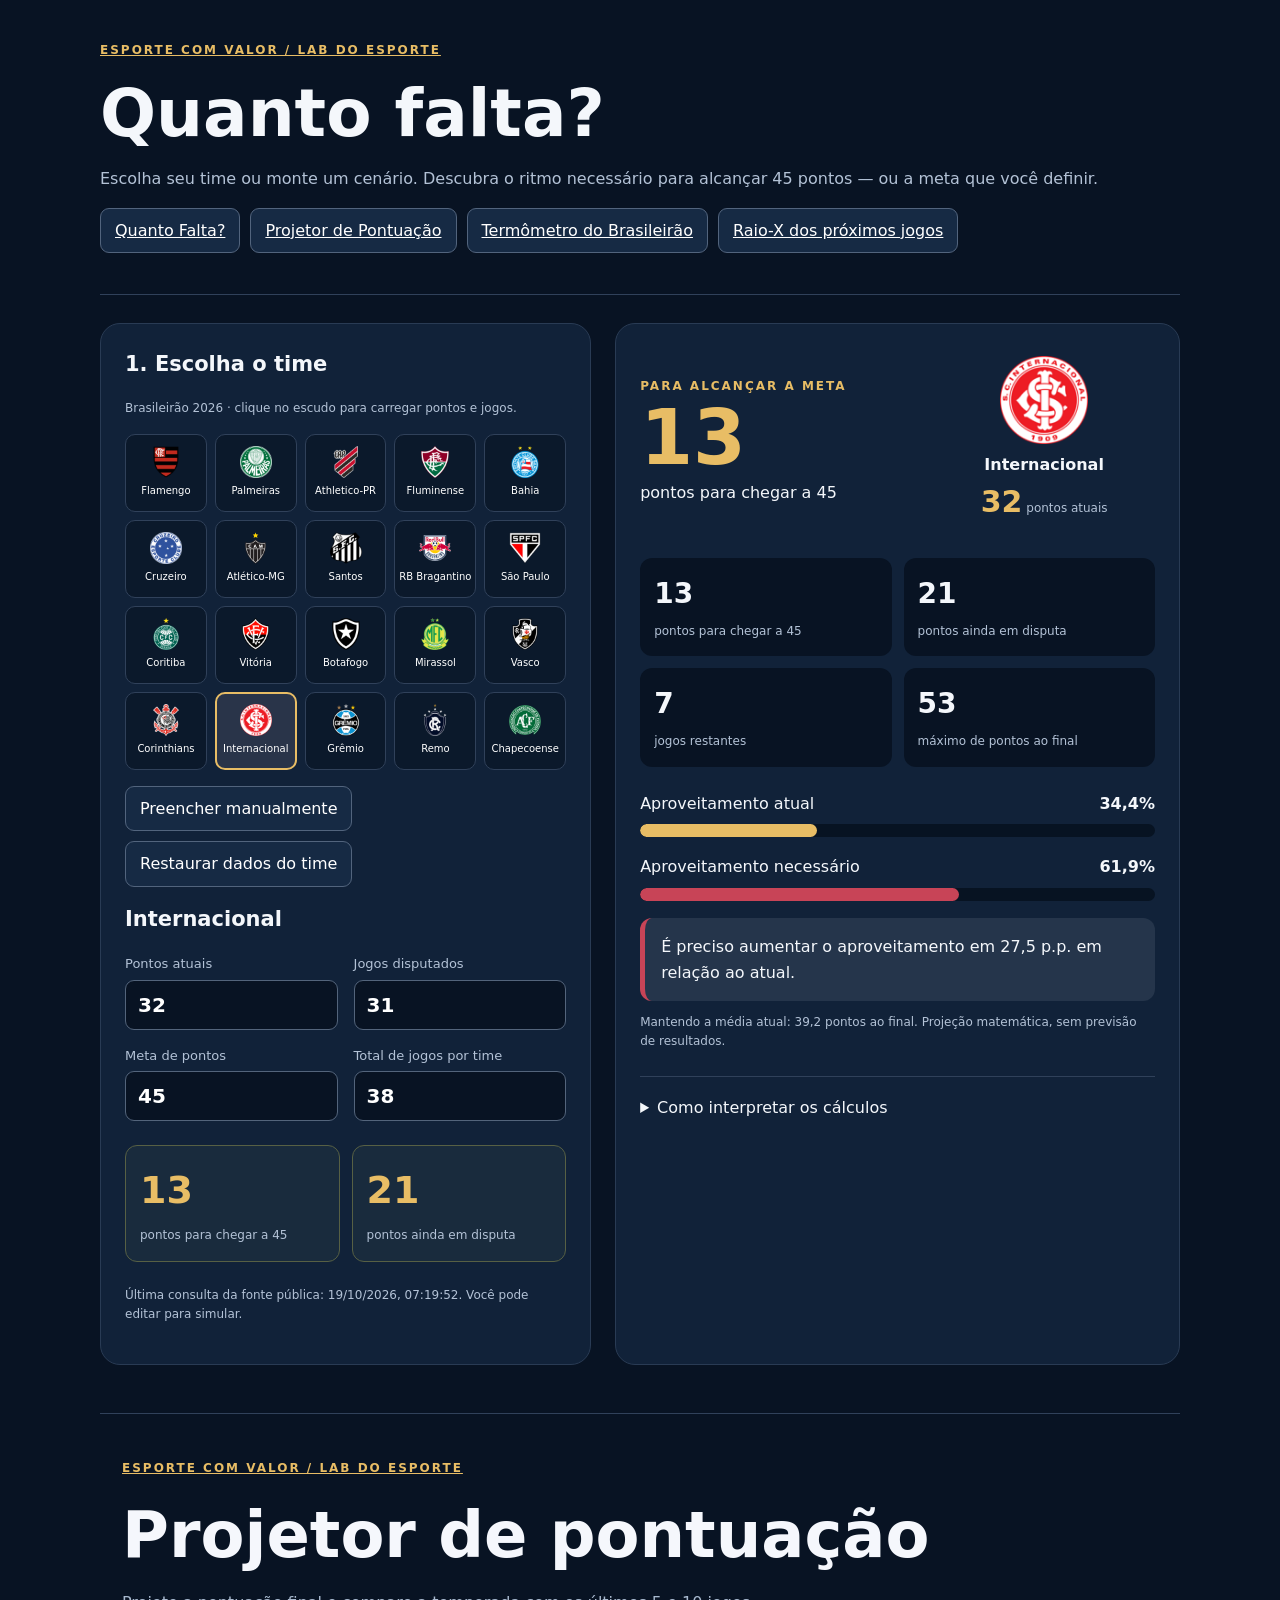
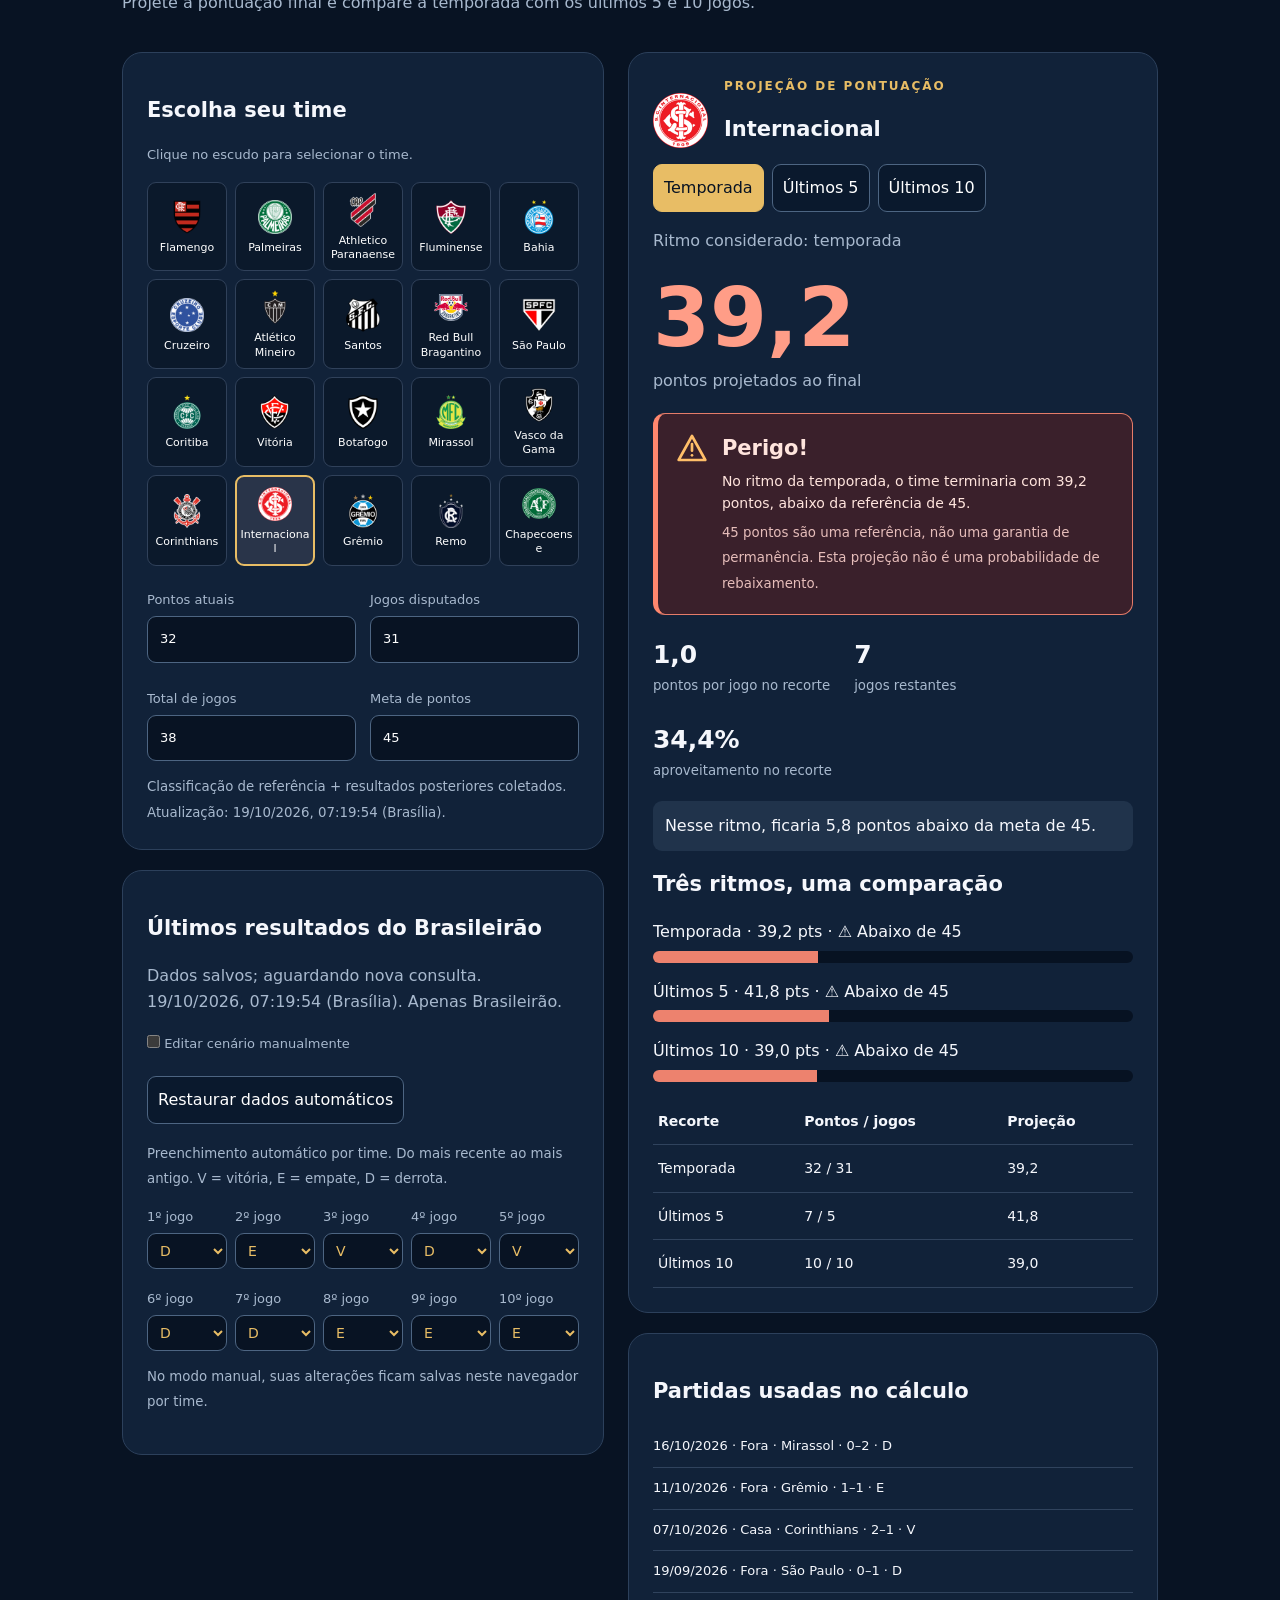
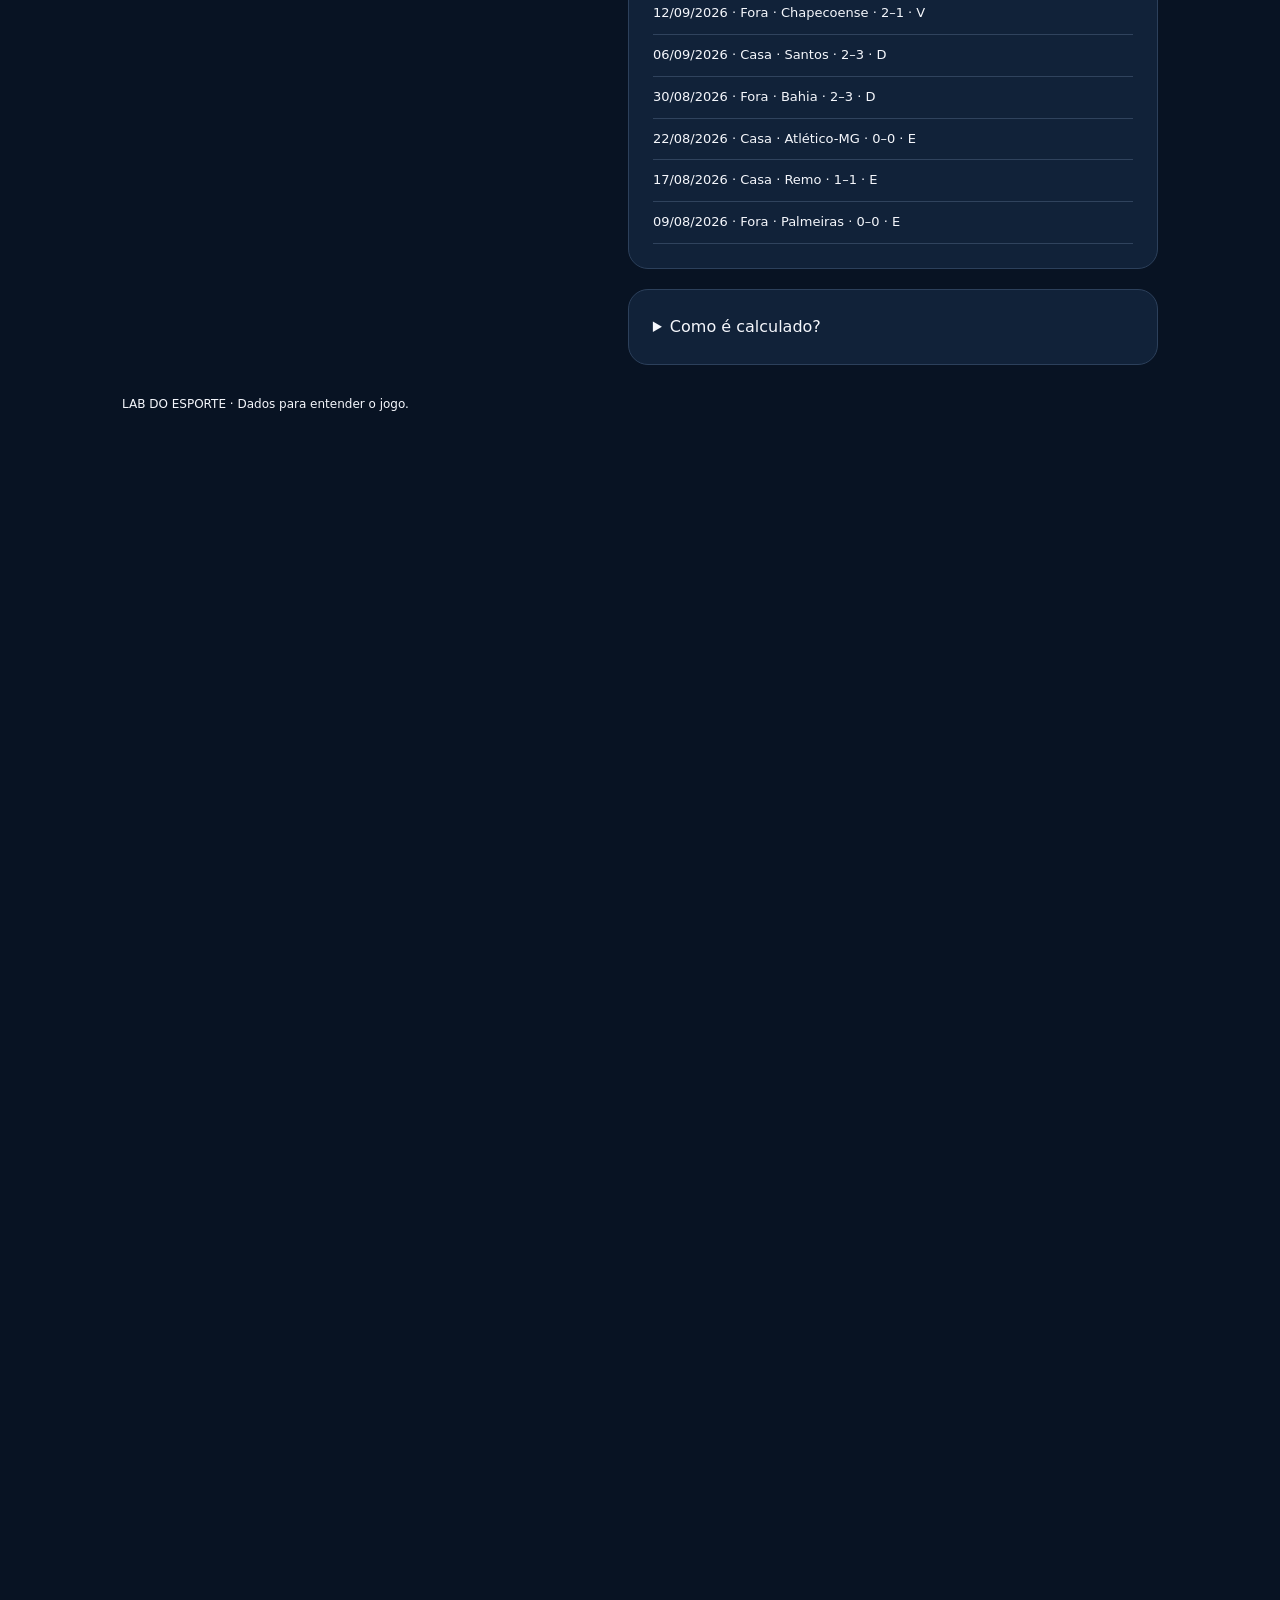
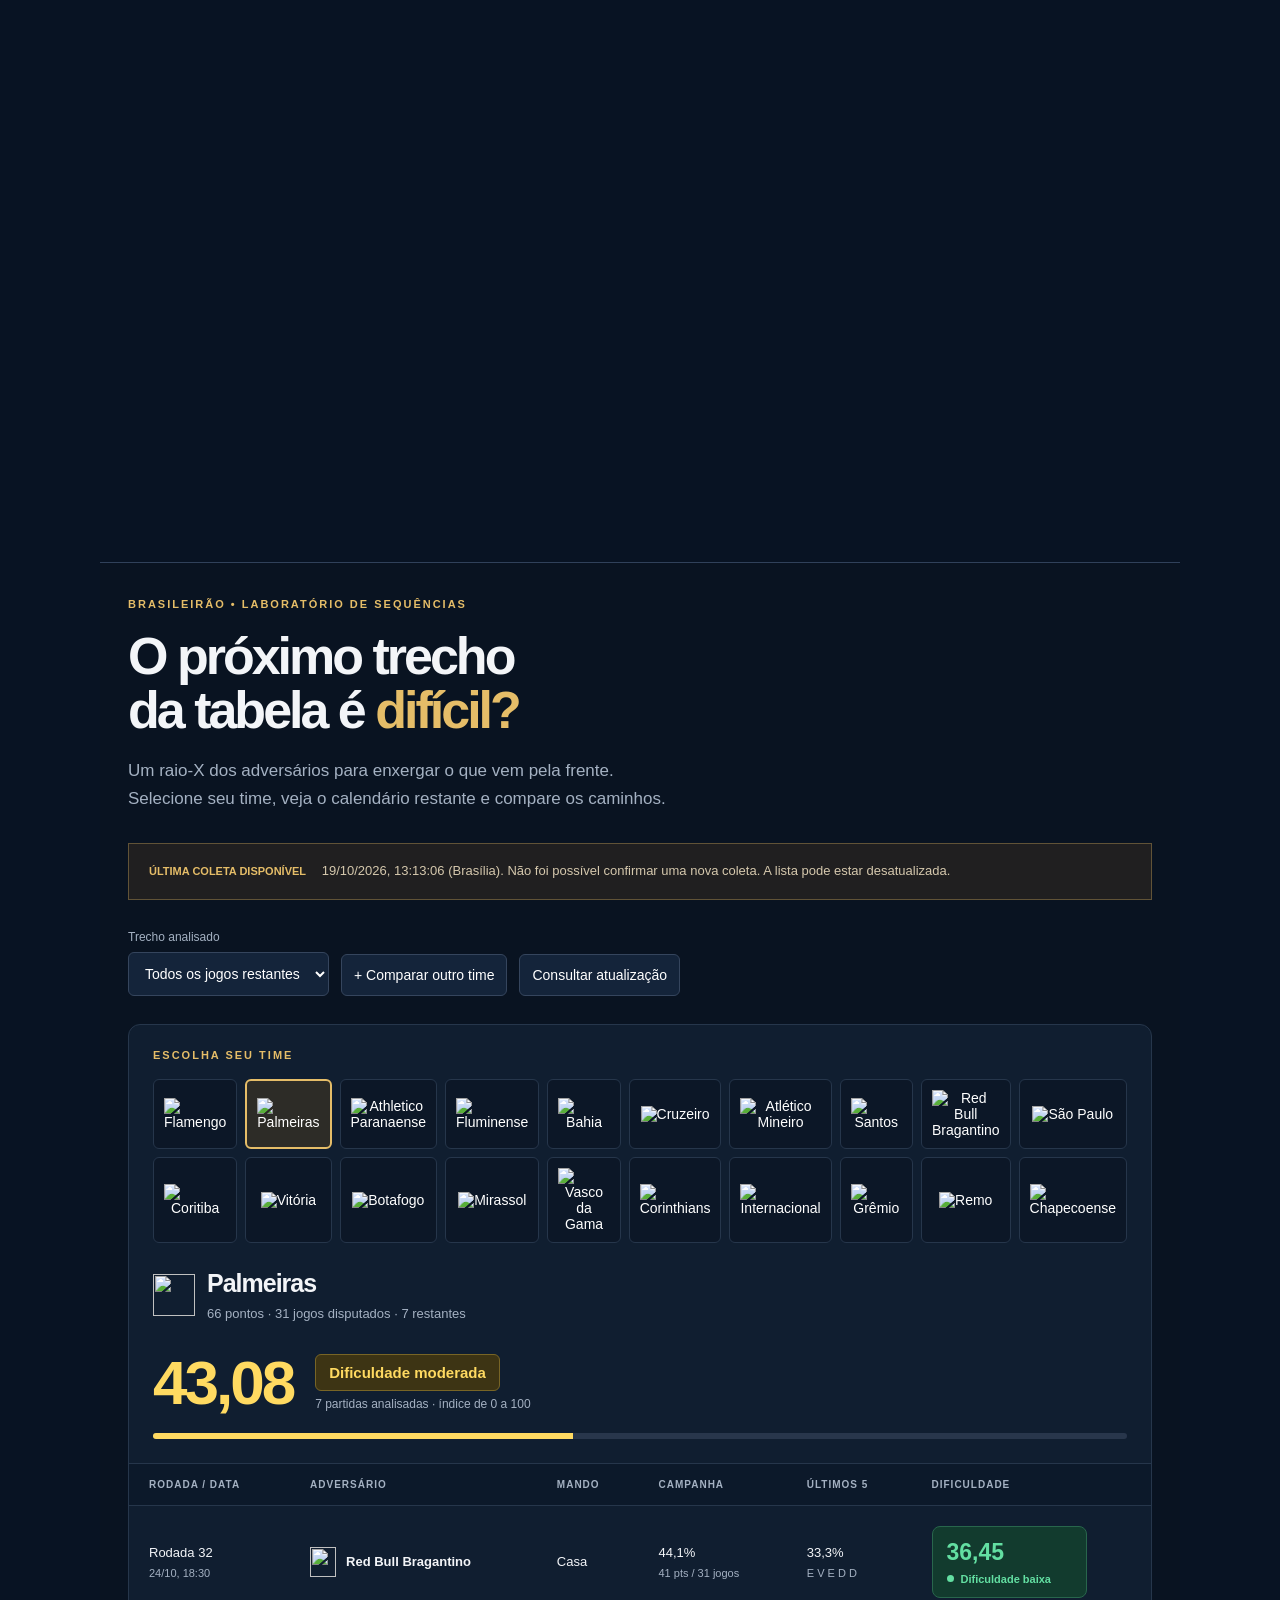
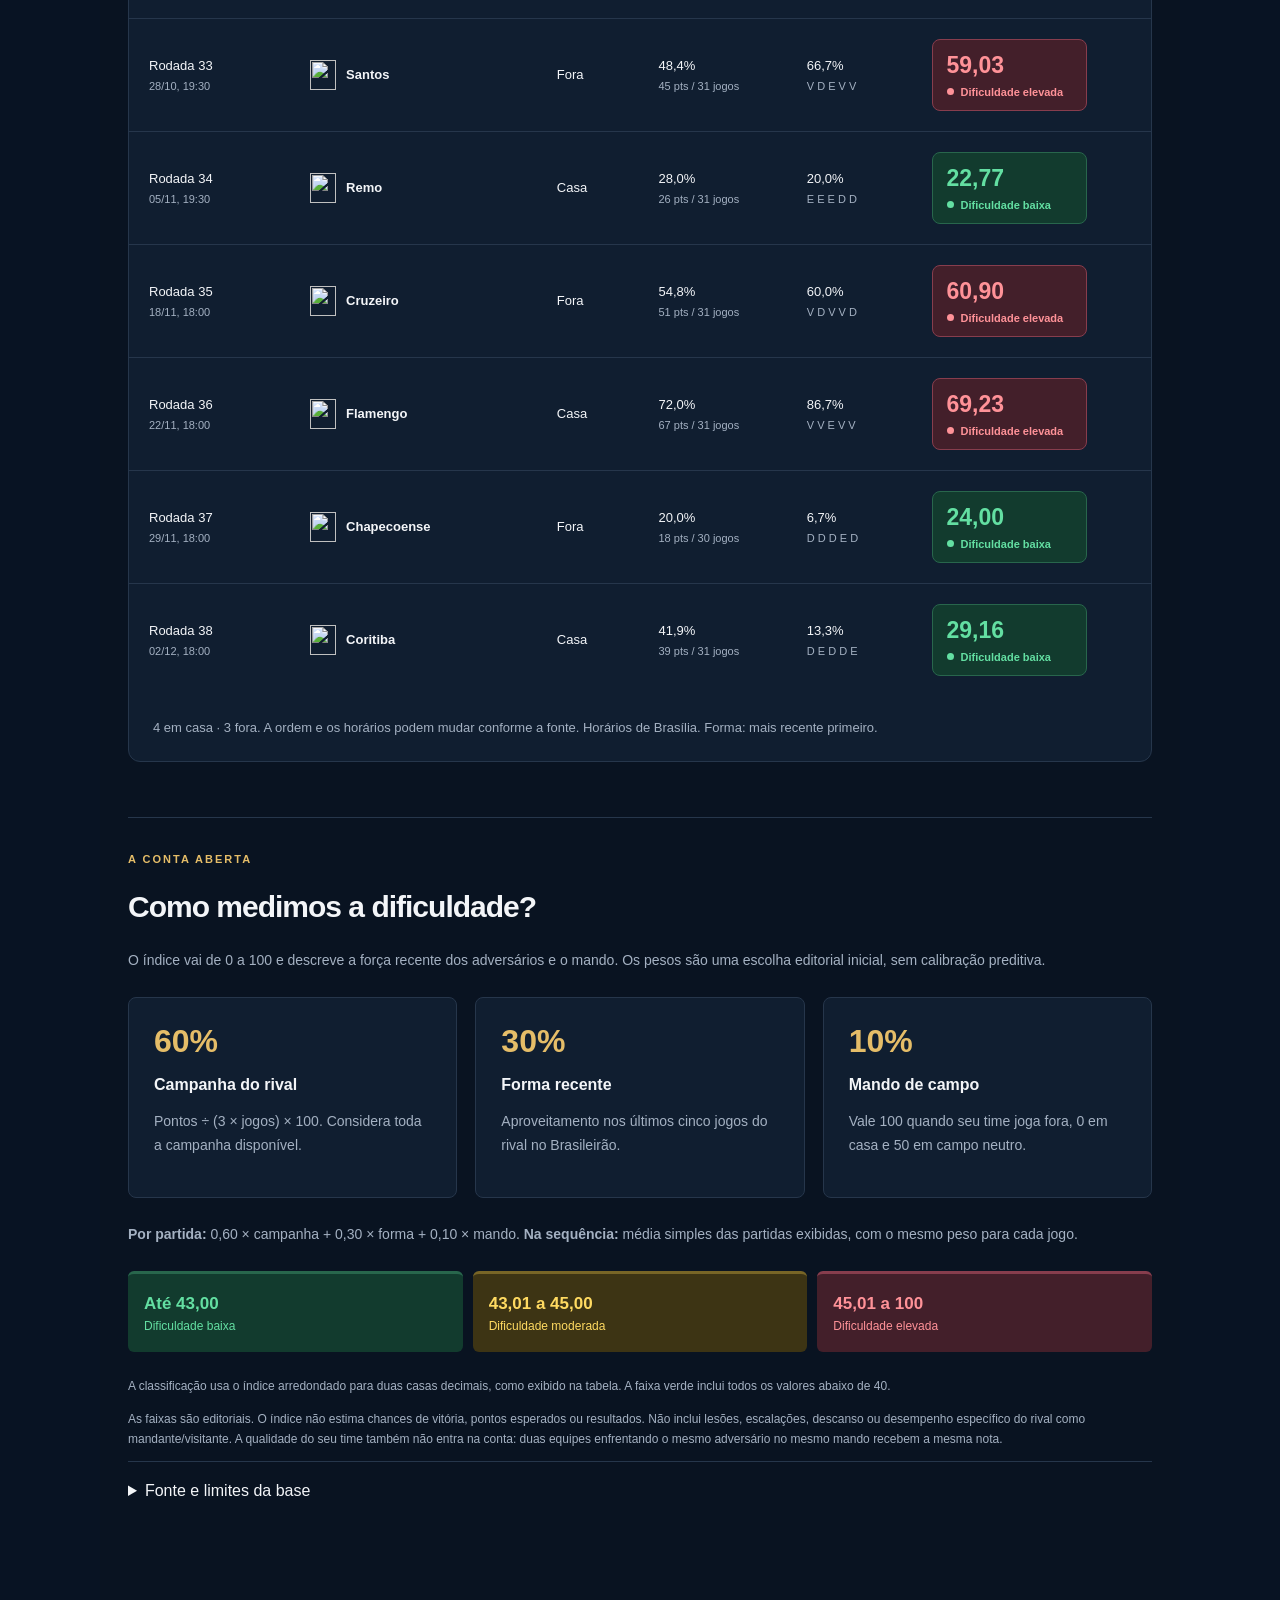
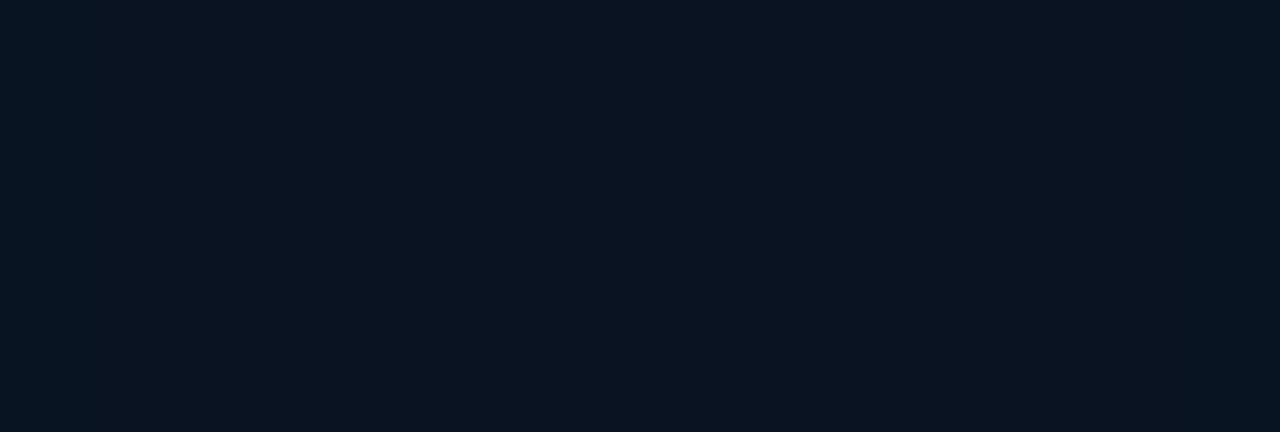
==== index.html @ a12ad487 "Integra Raio-X dos próximos jogos com âncora e coleta automática" ====
<!doctype html><html lang="pt-BR"><head><meta charset="utf-8"><meta name="viewport" content="width=device-width,initial-scale=1"><meta name="description" content="Calcule quantos pontos seu time precisa e compare o aproveitamento atual com o necessário para alcançar sua meta."><title>Quanto falta? · Esporte com Valor</title><style>
:root{color-scheme:dark;--bg:#081323;--card:#112239;--gold:#e8bd65;--muted:#b3c2d6}*{box-sizing:border-box}body{margin:0;background:var(--bg);color:#f4f7fb;font:16px/1.6 system-ui,sans-serif}main{max-width:1120px;margin:auto;padding:36px 20px}a{color:var(--gold)}header{border-bottom:1px solid #30415a;padding-bottom:25px;margin-bottom:28px}.brand{color:var(--gold);font-weight:800;letter-spacing:2px;font-size:12px}h1{font-size:clamp(36px,7vw,66px);line-height:1.1;margin:16px 0}h2{font-size:21px;margin-top:0}p{color:var(--muted)}.layout{display:grid;grid-template-columns:1fr 1.15fr;gap:24px}.panel{background:var(--card);border:1px solid #293b54;border-radius:20px;padding:24px}.teams{display:grid;grid-template-columns:repeat(5,1fr);gap:8px;margin:15px 0}.team{background:#0b192b;color:#fff;border:1px solid #30415a;border-radius:10px;padding:8px 3px;font-size:10px;cursor:pointer;min-height:78px}.team img{display:block;width:32px;height:32px;object-fit:contain;margin:0 auto 5px}.team[aria-pressed=true]{border:2px solid var(--gold);background:#293449}button{font:inherit;cursor:pointer}button:focus-visible,input:focus-visible{outline:3px solid var(--gold);outline-offset:3px}.actions{display:flex;gap:10px;flex-wrap:wrap;margin:16px 0}.action{border:1px solid #52647d;border-radius:9px;background:#162a44;color:white;padding:9px 14px}.fields{display:grid;grid-template-columns:1fr 1fr;gap:16px}label{font-size:13px;color:var(--muted)}input{display:block;width:100%;margin-top:5px;padding:12px;background:#081323;border:1px solid #53647b;border-radius:9px;color:white;font:600 20px system-ui}.result-head{display:grid;grid-template-columns:minmax(0,1fr) minmax(120px,.8fr);gap:16px;align-items:center}.selected-team{text-align:center;padding:8px}.selected-team img{display:block;width:88px;height:88px;object-fit:contain;margin:0 auto 8px}.selected-team img[hidden]{display:none}.selected-team>strong{display:block;font-size:16px}.selected-team #resultCurrentPoints{font-size:30px;color:var(--gold)}.selected-team span{color:var(--muted);font-size:12px}.selected-team #resultScenario{display:block}.big{font-size:76px;font-weight:850;line-height:1.1;color:var(--gold)}.stats{display:grid;grid-template-columns:1fr 1fr;gap:12px;margin:24px 0}.stat{padding:14px;border-radius:12px;background:#081323}.stat strong{font-size:28px;display:block}.points-summary .stat{border:1px solid #576044;background:#192b3d}.points-summary strong{color:var(--gold);font-size:38px}.points-summary span{font-size:13px}.stat span{font-size:12px;color:var(--muted)}.track{height:13px;background:#071322;border-radius:20px;margin:8px 0 17px;overflow:hidden}.bar{height:100%;border-radius:20px}.row{display:flex;justify-content:space-between;gap:12px}.status{padding:16px;border-radius:12px;border-left:5px solid var(--gold);background:#25354b}.small{font-size:12px}.error{color:#ffb8bb}details{margin-top:24px;border-top:1px solid #30415a;padding-top:18px}footer{padding-top:30px}.hidden{display:none}@media(max-width:760px){.layout{grid-template-columns:1fr}.panel{padding:18px}.big{font-size:64px}}@media(prefers-reduced-motion:no-preference){.bar{transition:width .25s}}
</style></head><body><main><header id="quanto-falta"><a class="brand" href="https://esportecomvalor.wordpress.com/">ESPORTE COM VALOR / LAB DO ESPORTE</a><h1>Quanto falta?</h1><p>Escolha seu time ou monte um cenário. Descubra o ritmo necessário para alcançar 45 pontos — ou a meta que você definir.</p><nav class="actions" aria-label="Ferramentas do Lab do Esporte"><a class="action" href="#quanto-falta">Quanto Falta?</a><a class="action" href="#projetor">Projetor de Pontuação</a><a class="action" href="#termometro">Termômetro do Brasileirão</a><a class="action" href="#raio-x">Raio-X dos próximos jogos</a></nav></header><div class="layout"><section class="panel"><h2>1. Escolha o time</h2><p class="small">Brasileirão 2026 · clique no escudo para carregar pontos e jogos.</p><div class="teams" id="teams"></div><div class="actions"><button type="button" class="action" id="manual">Preencher manualmente</button><button type="button" class="action" id="reset">Restaurar dados do time</button></div><h2 id="selection">Cenário manual</h2><form id="form"><div class="fields"><label>Pontos atuais<input id="points" type="number" min="0" step="1" required value="32"></label><label>Jogos disputados<input id="played" type="number" min="0" step="1" required value="31"></label><label>Meta de pontos<input id="target" type="number" min="1" step="1" required value="45"></label><label>Total de jogos por time<input id="total" type="number" min="1" max="1000" step="1" required value="38"></label></div><div class="stats points-summary" aria-live="polite" aria-label="Resumo de pontos"><div class="stat"><strong id="neededPoints">—</strong><span id="neededLabel">pontos para chegar a 45</span></div><div class="stat"><strong id="availablePoints">—</strong><span>pontos ainda em disputa</span></div></div></form><p id="origin" class="small"></p><p id="error" role="alert" class="error"></p></section><section class="panel" aria-label="Resultado"><div id="results" aria-live="polite"><div class="result-head"><div><div class="brand" id="resultTitle">PARA ALCANÇAR A META</div><div class="big" id="missing">—</div><div id="remaining">pontos necessários</div></div><div class="selected-team"><img id="resultBadge" alt="" width="88" height="88"><strong id="resultTeamName"></strong><div><strong id="resultCurrentPoints">—</strong><span> pontos atuais</span></div><span class="small" id="resultScenario"></span></div></div><div class="stats"><div class="stat"><strong id="neededPointsResult">—</strong><span id="neededLabelResult">pontos para chegar a 45</span></div><div class="stat"><strong id="availablePointsResult">—</strong><span>pontos ainda em disputa</span></div><div class="stat"><strong id="games">—</strong><span>jogos restantes</span></div><div class="stat"><strong id="max">—</strong><span>máximo de pontos ao final</span></div></div><div class="row"><span>Aproveitamento atual</span><strong id="current">—</strong></div><div class="track"><div id="currentBar" class="bar" style="background:#e8bd65"></div></div><div class="row"><span>Aproveitamento necessário</span><strong id="required">—</strong></div><div class="track"><div id="requiredBar" class="bar"></div></div><div id="status" class="status"></div><p id="projection" class="small"></p><details><summary>Como interpretar os cálculos</summary><p class="small">Atual = pontos ÷ (3 × jogos disputados). Necessário = pontos que faltam ÷ (3 × jogos restantes). A diferença é expressa em pontos percentuais (p.p.).</p><p class="small">Vermelho claro: aumento de até 5 p.p.; tons mais escuros: acima de 5, 10 e 20 p.p. Verde: o ritmo necessário não supera o atual. As cores comparam ritmos e não representam probabilidade de rebaixamento.</p><p class="small">A projeção mantém a média de pontos por jogo e pode resultar em número fracionário. Não prevê resultados. Os 45 pontos são uma referência, sem garantia de permanência. Os cálculos consideram três pontos por vitória e não contemplam punições ou bonificações.</p></details></div></section></div><section id="projetor" aria-label="Projetor de pontuação" style="scroll-margin-top:20px;margin-top:48px;border-top:1px solid #30415a"><iframe id="projectorFrame" title="Projetor de pontuação — últimos 5 e 10 jogos do Brasileirão" src="./projetor.html" loading="lazy" style="width:100%;border:0;min-height:800px;height:2200px;display:block;color-scheme:dark"></iframe></section><section id="raio-x" aria-label="Raio-X dos próximos jogos" style="scroll-margin-top:20px;margin-top:48px;border-top:1px solid #30415a"><iframe id="raioxFrame" title="Raio-X dos próximos jogos — dificuldade da sequência" src="./raio-x.html" loading="lazy" style="width:100%;border:0;min-height:900px;height:2400px;display:block;color-scheme:dark"></iframe></section><section id="termometro" style="scroll-margin-top:20px;margin-top:48px;border-top:1px solid #30415a"><iframe id="thermoFrame" title="Termômetro do Brasileirão" src="./termometro.html?v=20261017-titulo" loading="lazy" style="width:100%;border:0;height:2600px;display:block;color-scheme:dark"></iframe></section><footer><p class="small"><span id="dataStatus">Classificação de referência: 17/10/2026, 00h45</span>, conforme <a href="https://classificacaogeral.com.br/campeonato-brasileiro-serie-a/2026" target="_blank" rel="noopener noreferrer">Classificação Geral</a>. <span id="dataMode">Cadastro inicial. Aguardando primeira consulta automática.</span> Alterações nos campos são simulações e não modificam a classificação publicada.</p><p class="small">Escudos fornecidos por API-Sports, incorporados à página para evitar falhas de carregamento externo. Pertencem aos respectivos clubes.</p><p class="small">Tabela adaptada da Wikipédia, por seus colaboradores, sob <a href="https://creativecommons.org/licenses/by-sa/4.0/">CC BY-SA 4.0</a>. Foram extraídos e normalizados pontos e jogos. <a href="https://pt.wikipedia.org/w/index.php?title=Campeonato_Brasileiro_de_Futebol_de_2026_-_S%C3%A9rie_A&amp;action=history">Histórico e autoria</a>. A licença da tabela não se aplica aos escudos nem ao código da calculadora.</p></footer></main><script>
const badges={"118":"[data-uri]","119":"[data-uri]","120":"[data-uri]","121":"[data-uri]","124":"[data-uri]","126":"[data-uri]","127":"[data-uri]","128":"[data-uri]","130":"[data-uri]","131":"[data-uri]","132":"[data-uri]","133":"[data-uri]","134":"[data-uri]","135":"[data-uri]","136":"[data-uri]","147":"[data-uri]","794":"[data-uri]","1062":"[data-uri]","1198":"[data-uri]","7848":"[data-uri]"};
const clubs=[['Flamengo',64,30,127],['Palmeiras',63,30,121],['Athletico-PR',53,30,134],['Fluminense',51,30,124],['Bahia',49,30,118],['Cruzeiro',48,30,135],['Atlético-MG',47,30,1062],['Santos',42,30,128],['RB Bragantino',40,30,794],['São Paulo',39,30,126],['Coritiba',39,30,147],['Vitória',36,30,136],['Botafogo',36,30,120],['Mirassol',36,31,7848],['Vasco',35,29,133],['Corinthians',32,30,131],['Internacional',32,31,119],['Grêmio',31,30,130],['Remo',25,30,1198],['Chapecoense',18,29,132]];
function calculate(p,j,t,n){if(![p,j,t,n].every(Number.isInteger)||p<0||j<0||t<1||n<1||n>1000||j>n||p>3*j)throw Error('Informe números inteiros válidos. Jogos disputados não podem superar o total, e pontos não podem superar três por jogo.');let r=n-j,m=Math.max(0,t-p),a=j?p/(3*j)*100:null,b=m===0?0:r?m/(3*r)*100:null;return {r,m,a,b,max:p+3*r,gap:a===null||b===null?null:b-a,projection:j?p/j*n:null,achieved:m===0,impossible:m>3*r};}
const $=id=>document.getElementById(id);const pct=x=>x===null?'—':x.toLocaleString('pt-BR',{maximumFractionDigits:1,minimumFractionDigits:1})+'%';let selected=null;let edited=true;let apiDate=null;
function updateTeamHeader(points){const badge=$('resultBadge');$('resultCurrentPoints').textContent=points;if(selected===null){badge.hidden=true;badge.removeAttribute('src');badge.alt='';$('resultTeamName').textContent='Cenário manual';$('resultScenario').textContent='Valores informados por você';}else{const club=clubs[selected];badge.hidden=false;badge.src=badges[club[3]];badge.alt='Escudo do '+club[0];$('resultTeamName').textContent=club[0];$('resultScenario').textContent=edited?'Simulação com valores editados':'';}}
function render(){try{const ids=['points','played','target','total'];if(ids.some(id=>$(id).value.trim()===''))throw Error('Preencha todos os campos para calcular.');const [p,j,t,n]=ids.map(id=>Number($(id).value));const c=calculate(p,j,t,n);updateTeamHeader(p);$('error').textContent='';$('results').classList.remove('hidden');document.querySelector('.points-summary').classList.remove('hidden');$('missing').textContent=c.m;$('remaining').textContent='pontos para chegar a '+t;$('neededPoints').textContent=c.m;$('neededLabel').textContent='pontos para chegar a '+t;$('availablePoints').textContent=3*c.r;$('neededPointsResult').textContent=c.m;$('neededLabelResult').textContent='pontos para chegar a '+t;$('availablePointsResult').textContent=3*c.r;$('games').textContent=c.r;$('max').textContent=c.max;$('current').textContent=pct(c.a);$('required').textContent=pct(c.b);$('currentBar').style.width=(c.a||0)+'%';$('requiredBar').style.width=Math.min(100,c.b||0)+'%';const color=c.achieved?'#54d4a0':c.impossible?'#c84457':c.gap===null?'#e8bd65':c.gap<=0?'#54d4a0':c.gap<=5?'#ffb4a8':c.gap<=10?'#ff887d':c.gap<=20?'#ed5e68':'#c84457';$('requiredBar').style.background=color;$('status').style.borderColor=color;$('status').textContent=c.achieved?'Meta alcançada. Isso não garante permanência na divisão.':c.impossible?'Meta matematicamente impossível: mesmo vencendo todos os jogos restantes, o time chegaria a '+c.max+' pontos.':c.gap===null?'Ainda não há jogos disputados para comparar o ritmo.':c.gap>0?'É preciso aumentar o aproveitamento em '+c.gap.toLocaleString('pt-BR',{maximumFractionDigits:1})+' p.p. em relação ao atual.':'O aproveitamento necessário está '+Math.abs(c.gap).toLocaleString('pt-BR',{maximumFractionDigits:1})+' p.p. abaixo ou igual ao atual.';$('projection').textContent=c.projection===null?'Projeção indisponível antes da primeira partida.':'Mantendo a média atual: '+c.projection.toLocaleString('pt-BR',{maximumFractionDigits:1})+' pontos ao final. Projeção matemática, sem previsão de resultados.';$('origin').textContent=edited?'Simulação com valores editáveis. Não é uma consulta ao vivo.':(apiDate?'Última consulta da fonte pública: '+apiDate+'. Você pode editar para simular.':'Dados de referência de 17/10/2026, 00h45. Você pode editar para simular.');}catch(e){$('error').textContent=e.message;$('results').classList.add('hidden');document.querySelector('.points-summary').classList.add('hidden');}}
function choose(i){selected=i;edited=false;const c=clubs[i];$('selection').textContent=c[0];$('points').value=c[1];$('played').value=c[2];$('total').value=38;document.querySelectorAll('.team').forEach((el,k)=>el.setAttribute('aria-pressed',String(k===i)));render();}
clubs.forEach((c,i)=>{const b=document.createElement('button');b.type='button';b.className='team';b.setAttribute('aria-pressed','false');b.setAttribute('aria-label','Selecionar '+c[0]);const img=document.createElement('img');img.src=badges[c[3]];img.alt='';img.loading='lazy';img.addEventListener('error',()=>{img.hidden=true;});b.append(img,document.createTextNode(c[0]));b.addEventListener('click',()=>choose(i));$('teams').append(b);});
$('form').addEventListener('submit',e=>e.preventDefault());$('form').addEventListener('input',()=>{edited=true;render();});$('manual').addEventListener('click',()=>{selected=null;edited=true;$('selection').textContent='Cenário manual';document.querySelectorAll('.team').forEach(el=>el.setAttribute('aria-pressed','false'));['points','played'].forEach(id=>$(id).value='');render();$('points').focus();});$('reset').addEventListener('click',()=>{if(selected!==null)choose(selected);else{['points','played','target','total'].forEach((id,i)=>$(id).value=[32,31,45,38][i]);edited=true;render();}});choose(16);

async function loadStandings(){
 try{
 const response=await fetch('./classificacao.json',{cache:'no-store'});
 if(!response.ok)throw Error('Dados indisponíveis');
 const data=await response.json();
 if(!data.fetchedAt)return;
 if(data.source!=='Wikipédia — colaboradores do artigo'||typeof data.sourceUrl!=='string'||!data.sourceUrl.startsWith('https://pt.wikipedia.org/')||data.league!==71||data.season!==2026||!Array.isArray(data.teams)||data.teams.length!==20)throw Error('Dados incompletos');
 const date=new Date(data.fetchedAt);
 if(!Number.isFinite(date.getTime()))throw Error('Data inválida');
 const mapped=clubs.map(c=>data.teams.find(t=>t.id===c[3]));
 if(mapped.some(t=>!t||!Number.isInteger(t.points)||!Number.isInteger(t.played)||t.played<0||t.played>38||t.points<0||t.points>3*t.played))throw Error('Cadastro incompatível');
 mapped.forEach((t,i)=>{clubs[i][1]=t.points;clubs[i][2]=t.played;});
 apiDate=date.toLocaleString('pt-BR',{timeZone:'America/Sao_Paulo'});
 $('dataStatus').textContent='Última consulta bem-sucedida: '+apiDate+' (Brasília)';
 const stale=Date.now()-date.getTime()>36*60*60*1000;
 $('dataMode').textContent=(stale?'Atenção: última consulta há mais de 36 horas. ':'')+'Fonte: Wikipédia (tabela comunitária). Consultas a cada 30 minutos entre 14h e 2h de Brasília; pode haver atraso após os jogos.';
 const link=$('dataStatus').parentElement.querySelector('a');
 link.href=data.sourceUrl;link.textContent='Wikipédia — colaboradores do artigo';
 if(!edited&&selected!==null)choose(selected);
 }catch(error){$('dataMode').textContent='Não foi possível carregar a atualização automática. Exibindo o cadastro inicial de 17/10/2026; os dados podem estar desatualizados.';}
}
loadStandings();
</script><script>window.addEventListener("message",event=>{const frame=document.getElementById("projectorFrame");if(event.origin!==location.origin||event.source!==frame.contentWindow||event.data?.type!=="ecv-projector-height")return;const h=event.data.height;if(Number.isFinite(h)&&h>300&&h<12000)frame.style.height=Math.ceil(h)+"px";});</script><script>window.addEventListener("message",e=>{const f=document.getElementById("thermoFrame");if(e.origin===location.origin&&e.source===f.contentWindow&&e.data?.type==="ecv-thermo-height"&&Number.isFinite(e.data.height)&&e.data.height>300&&e.data.height<15000)f.style.height=Math.ceil(e.data.height)+"px";});</script><script>window.addEventListener("message",e=>{const f=document.getElementById("raioxFrame");if(e.origin===location.origin&&e.source===f.contentWindow&&e.data?.type==="ecv-raiox-height"&&Number.isFinite(e.data.height)&&e.data.height>300&&e.data.height<20000)f.style.height=Math.ceil(e.data.height)+"px";});</script></body></html>
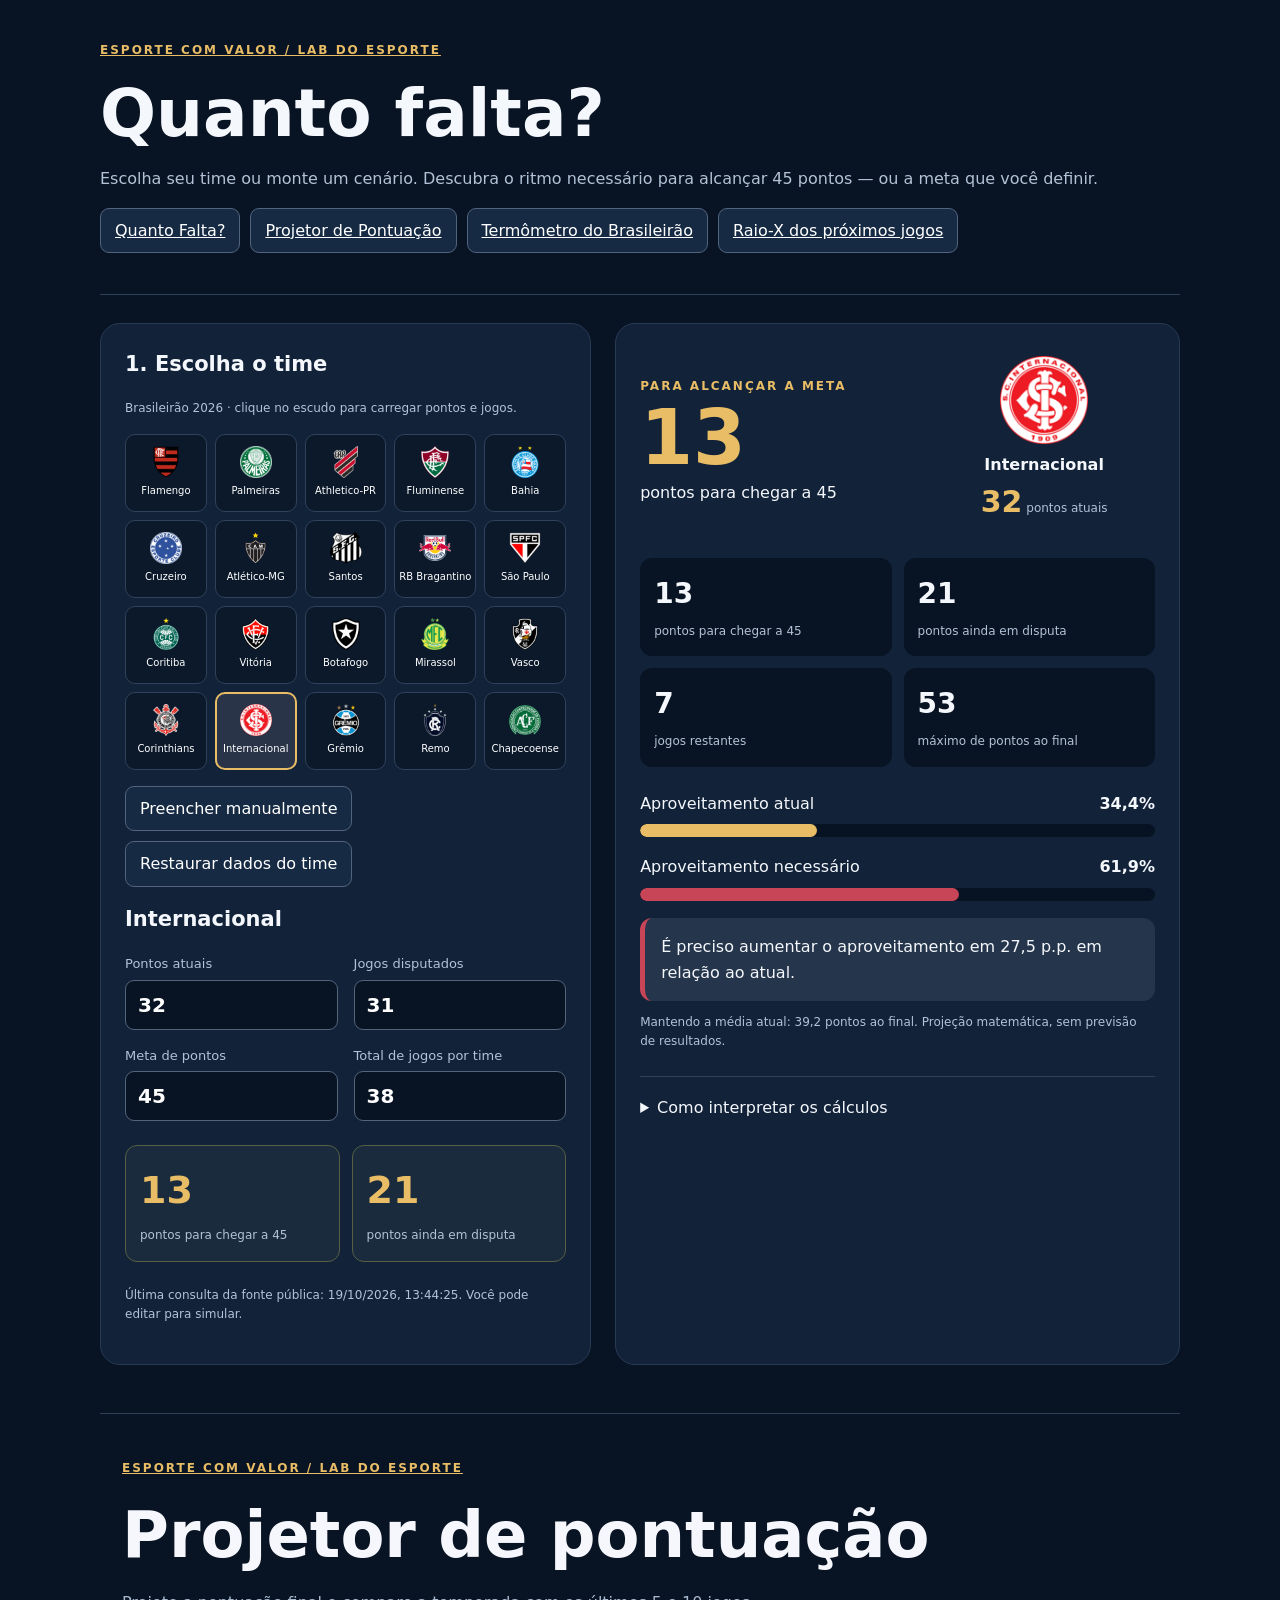
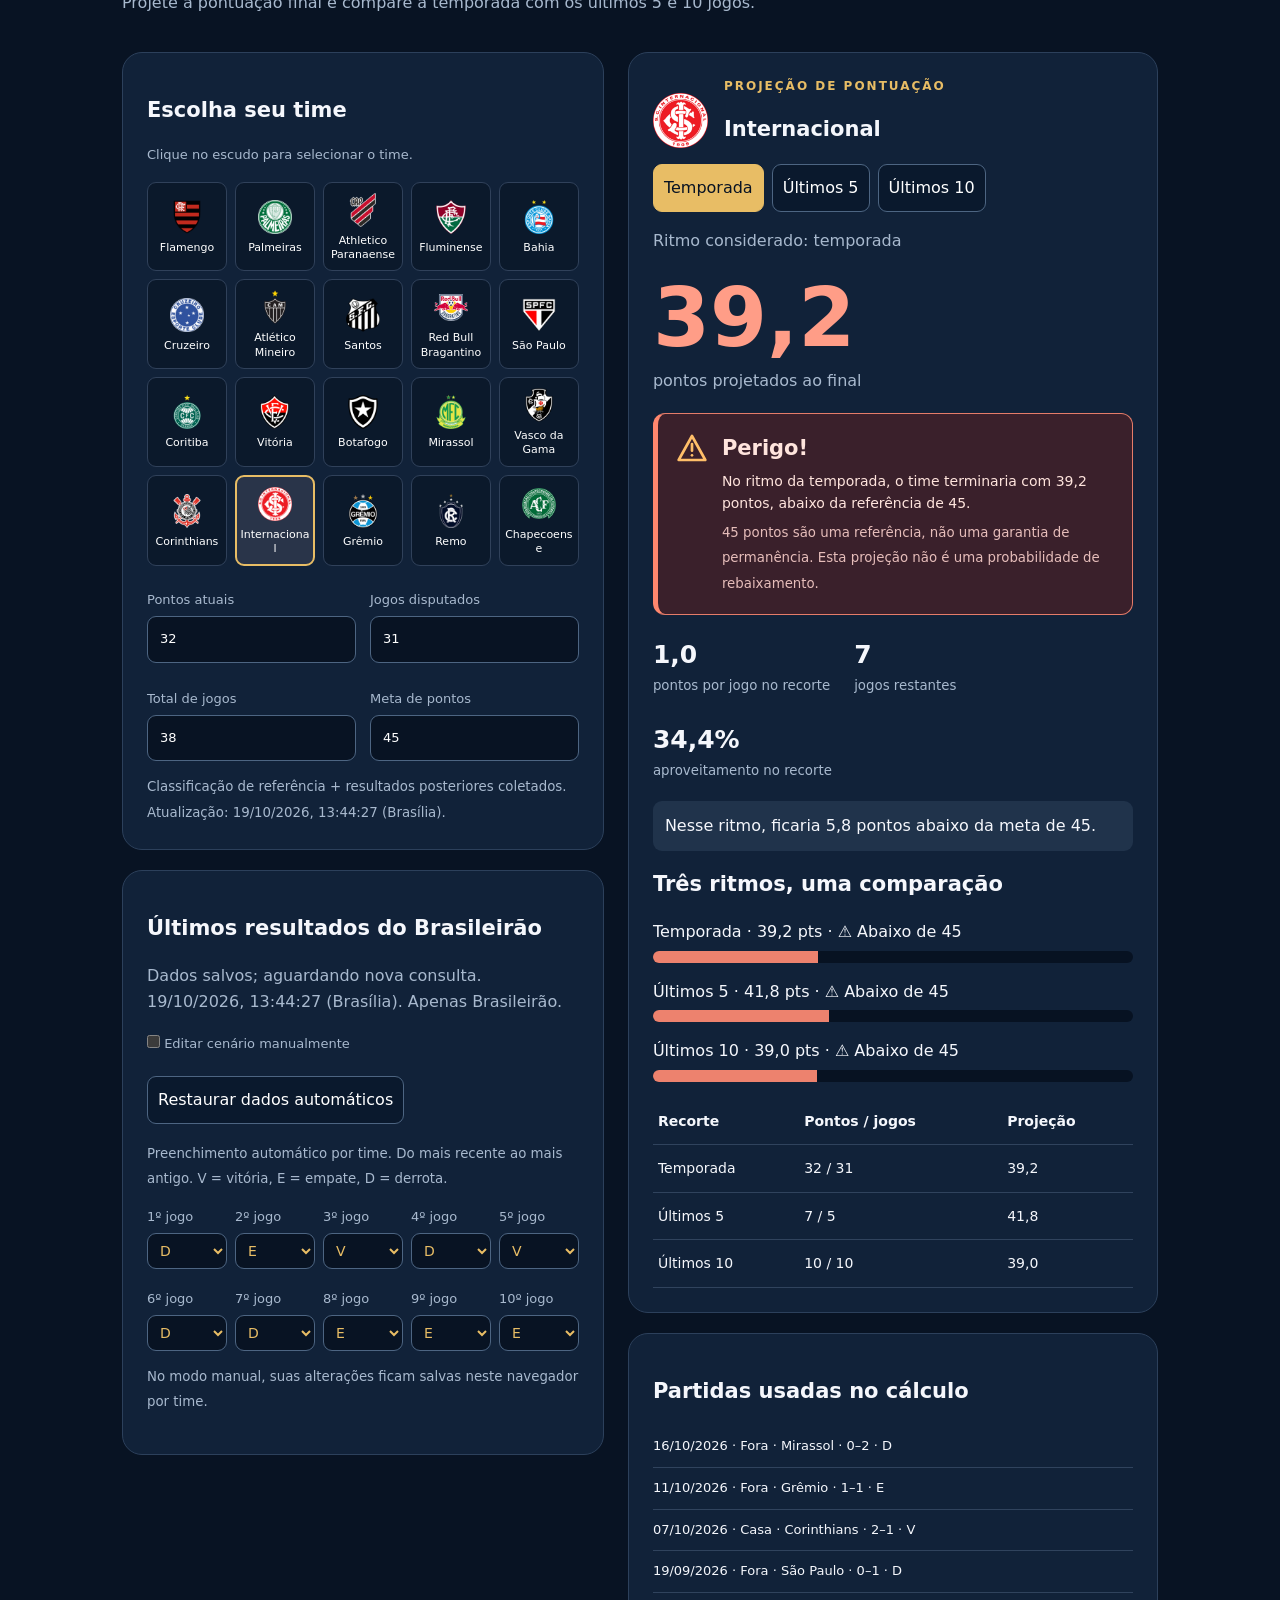
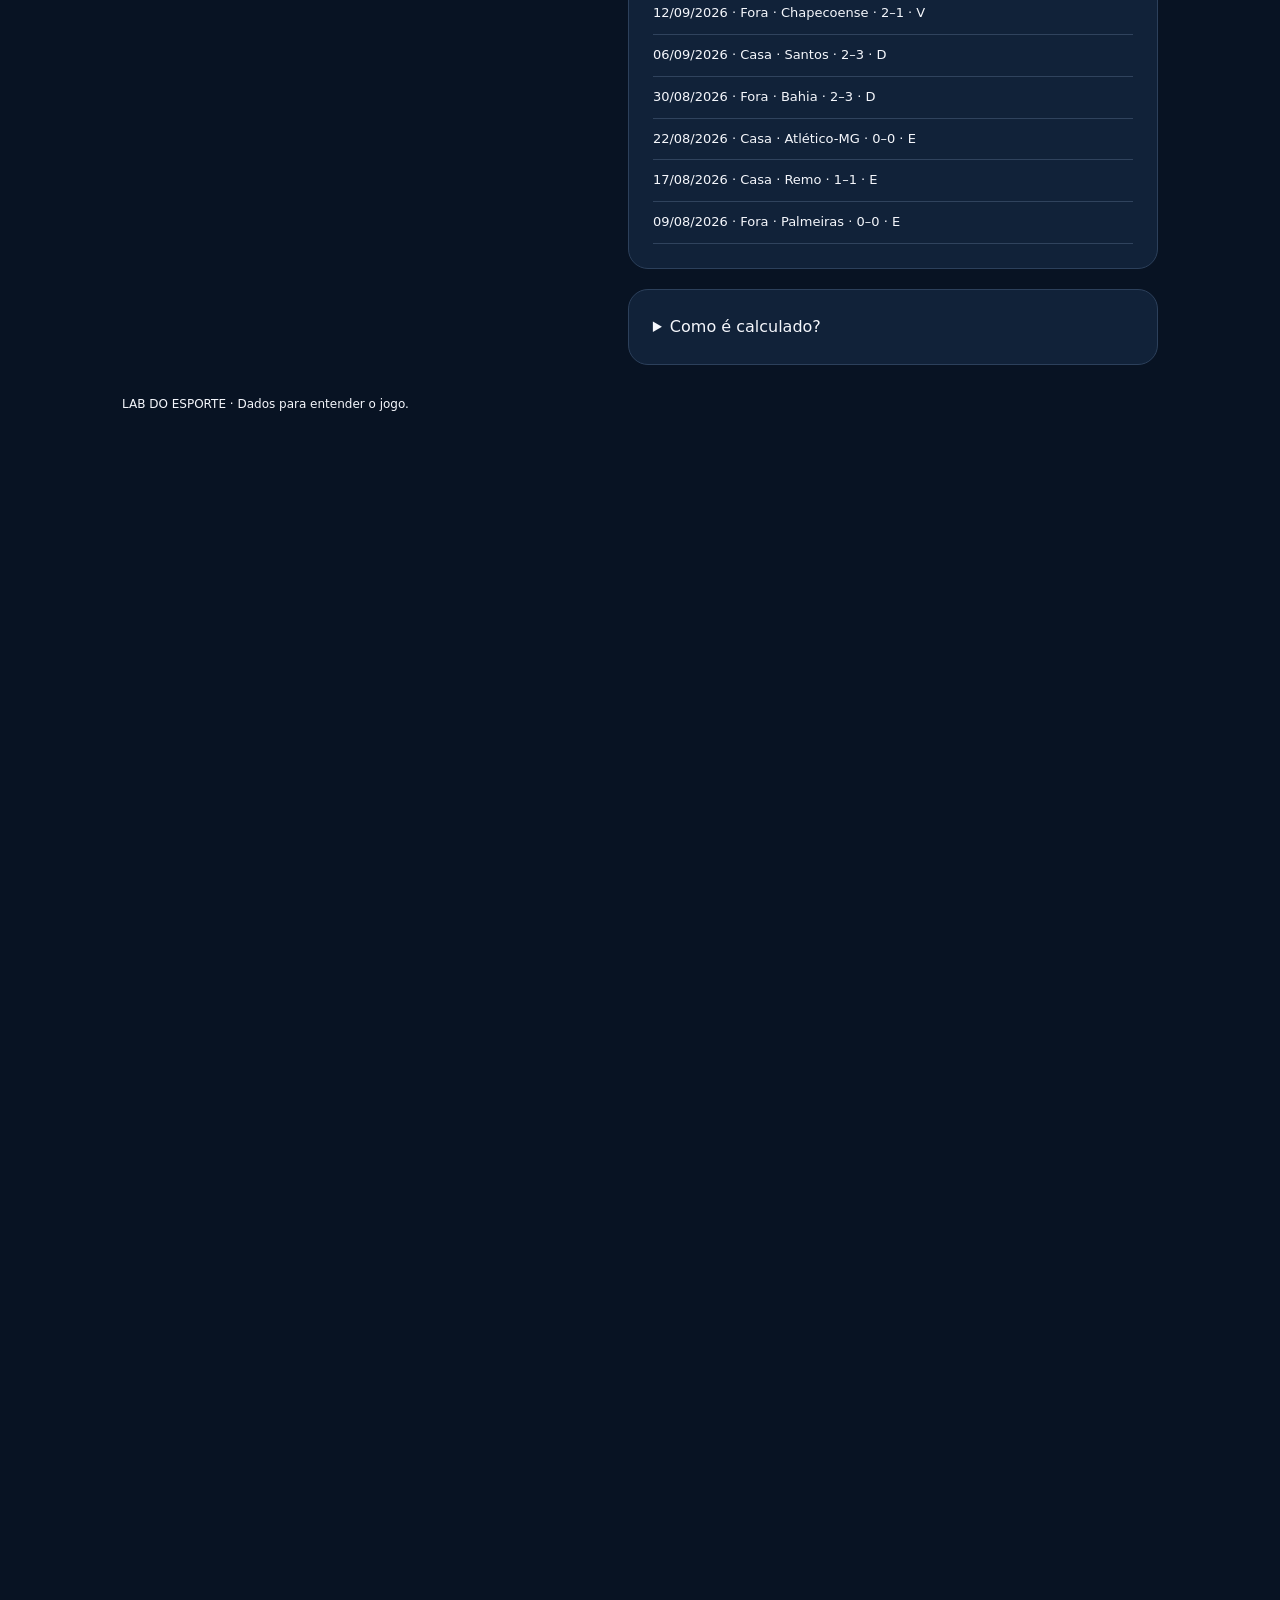
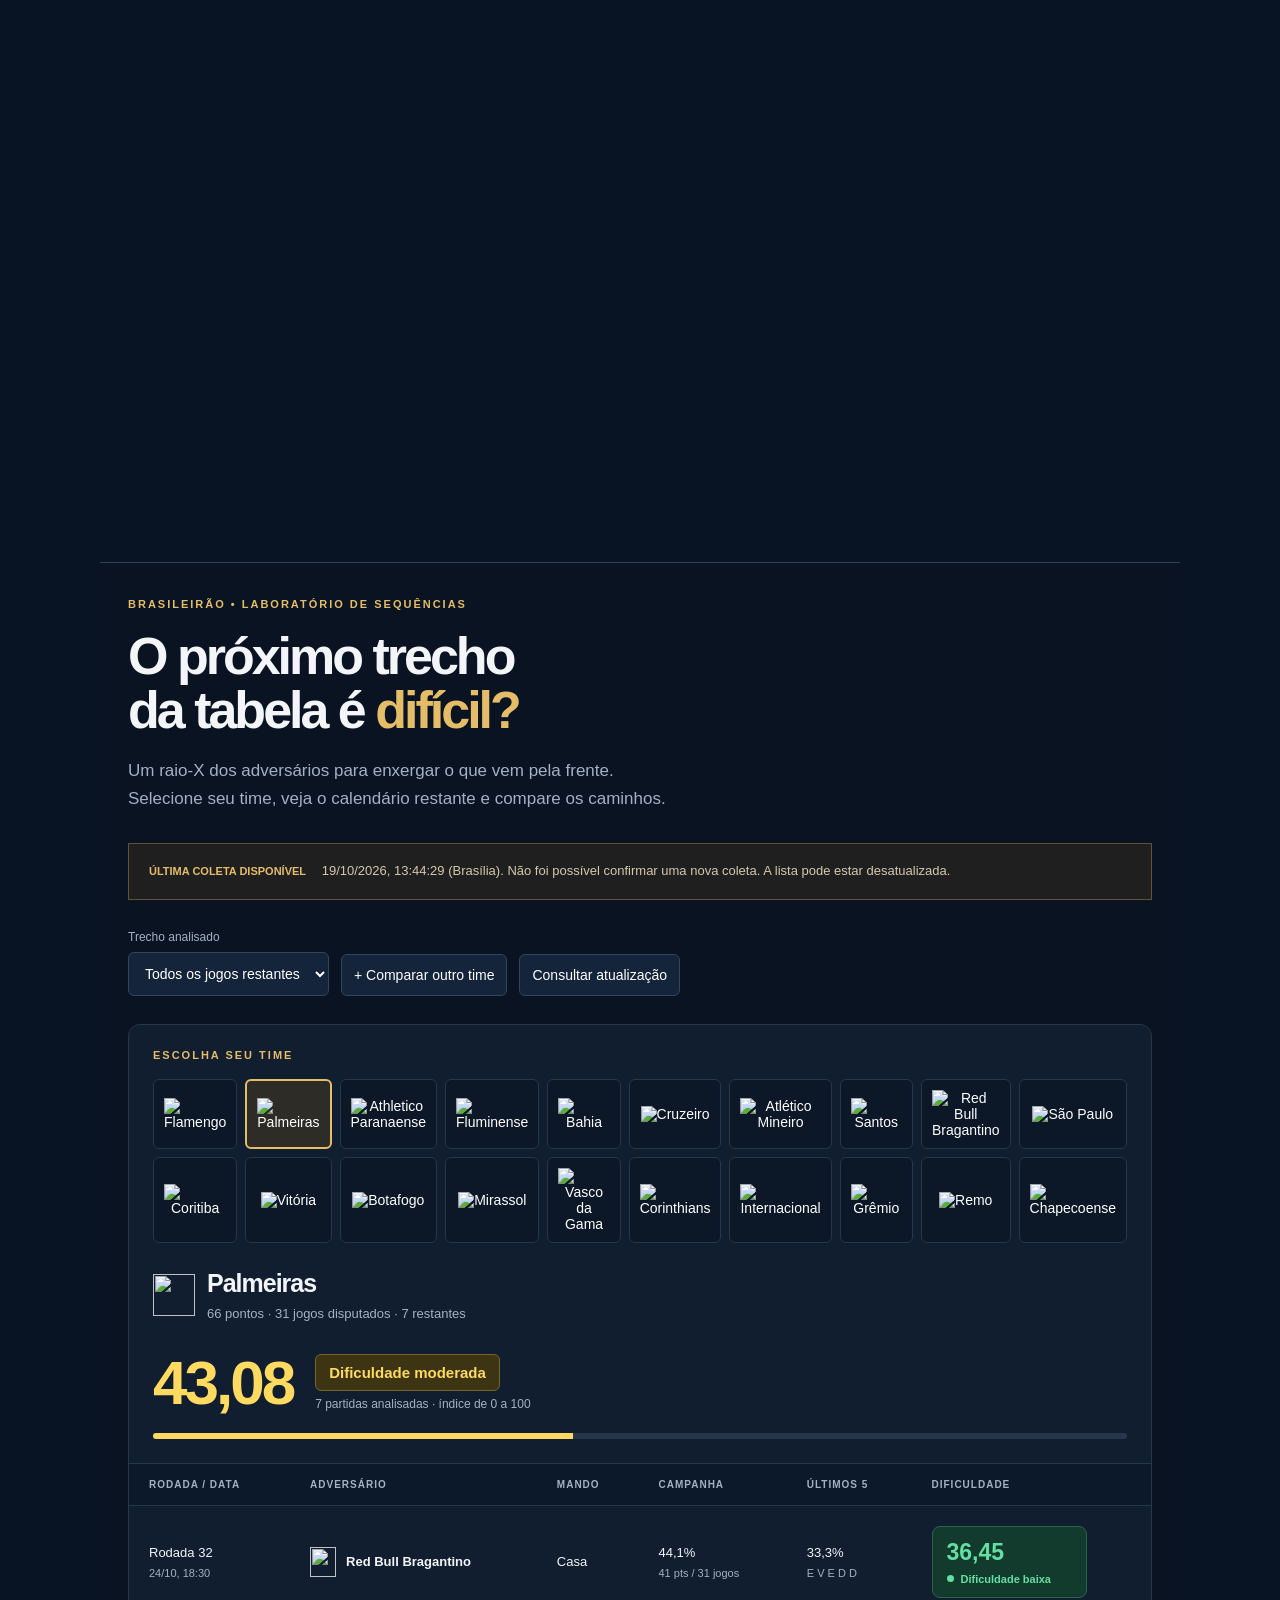
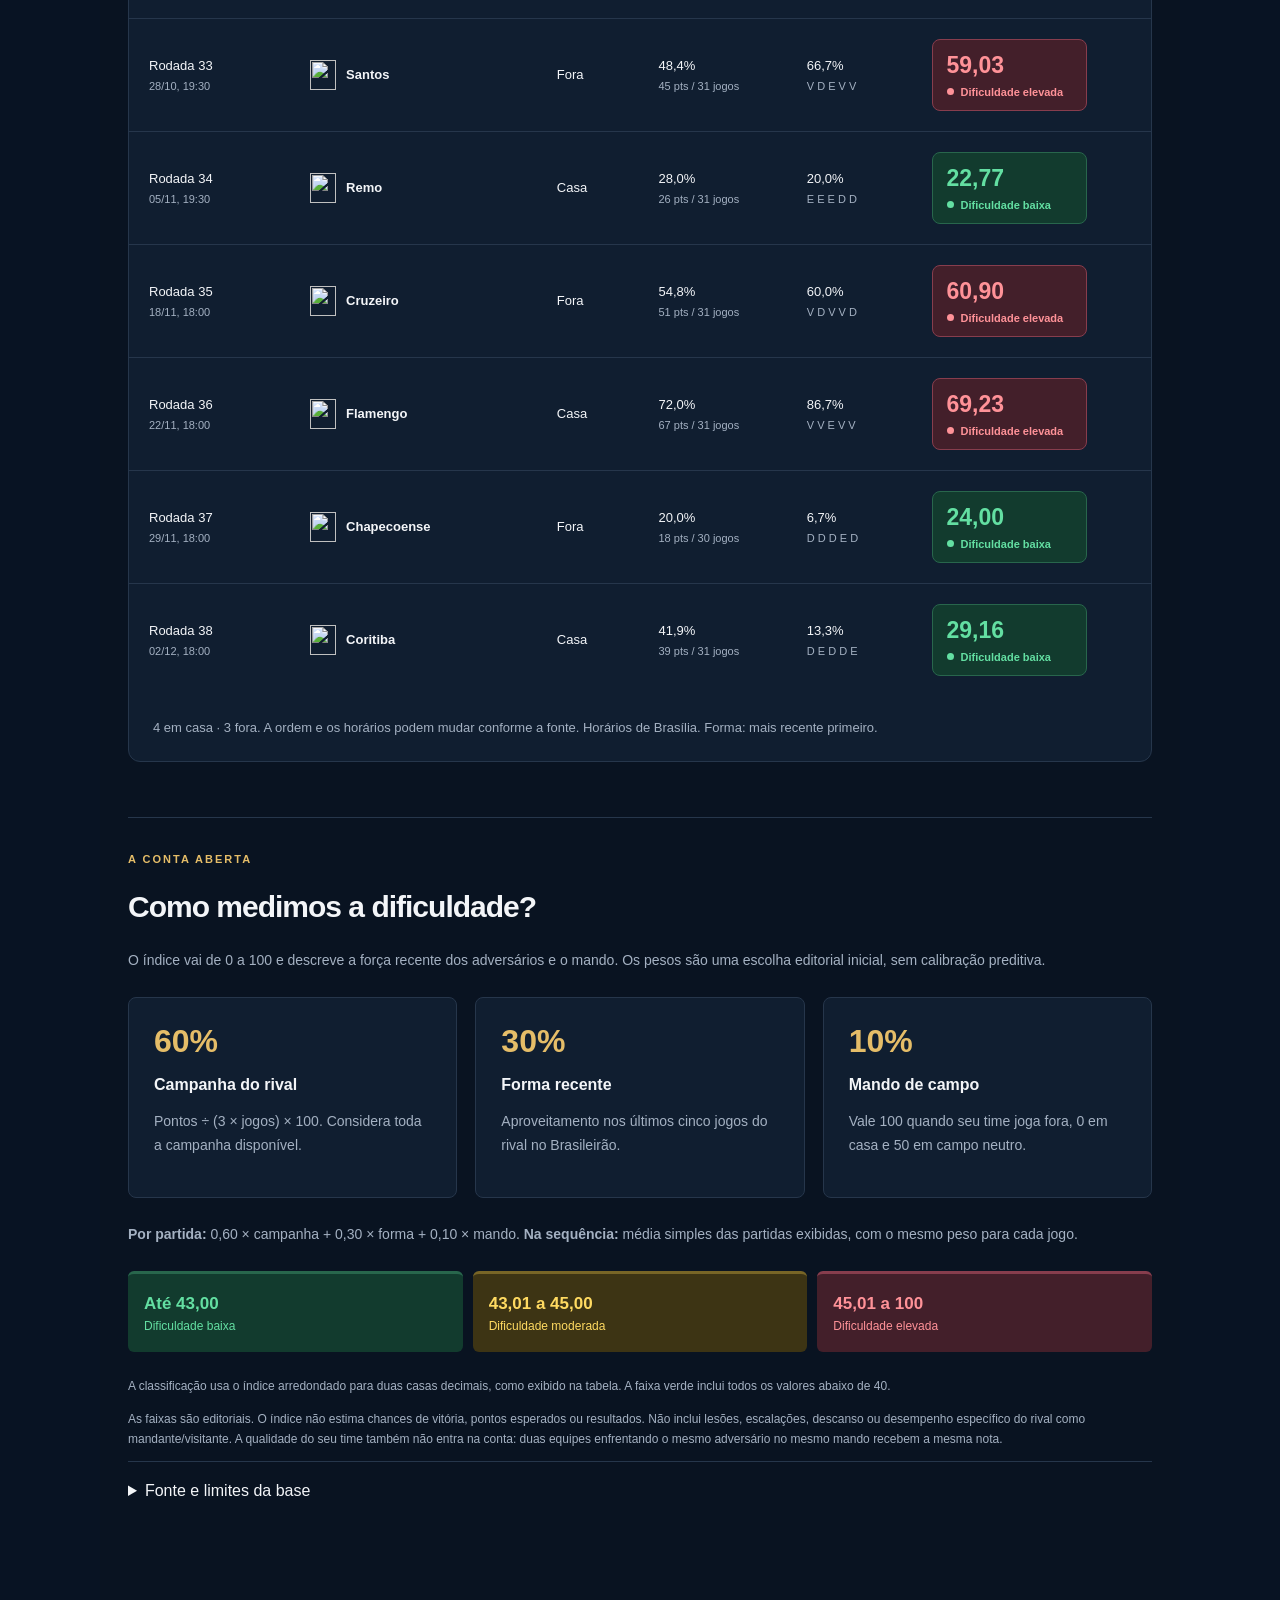
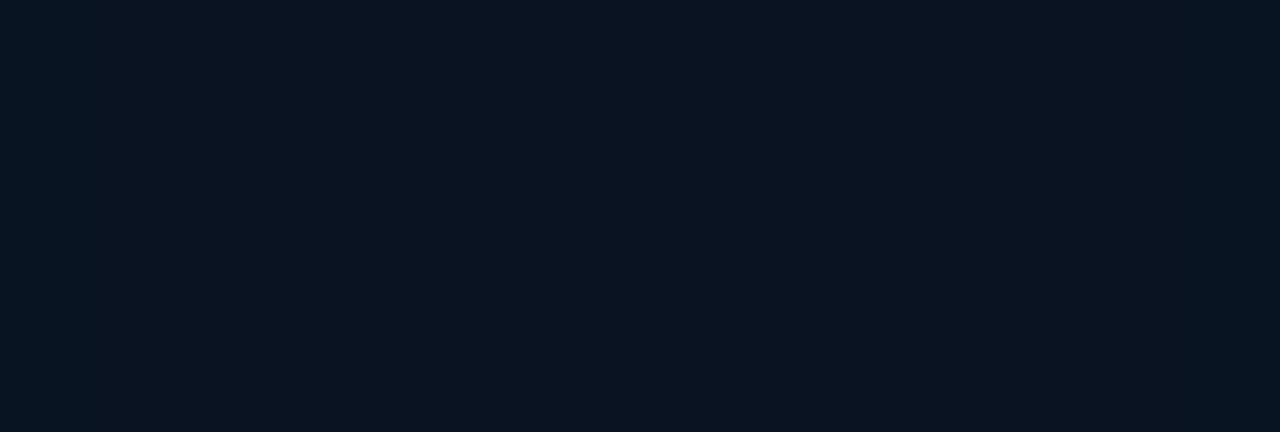
==== commit 25fbe5e5: "Add Google Analytics 4 visitor tracking" ====
--- a/index.html
+++ b/index.html
@@ -1,4 +1,13 @@
-<!doctype html><html lang="pt-BR"><head><meta charset="utf-8"><meta name="viewport" content="width=device-width,initial-scale=1"><meta name="description" content="Calcule quantos pontos seu time precisa e compare o aproveitamento atual com o necessário para alcançar sua meta."><title>Quanto falta? · Esporte com Valor</title><style>
+<!doctype html><html lang="pt-BR"><head>
+<!-- Google Analytics 4 -->
+<script async src="https://www.googletagmanager.com/gtag/js?id=G-3X2SF5L8FV"></script>
+<script>
+window.dataLayer = window.dataLayer || [];
+function gtag(){dataLayer.push(arguments);}
+gtag('js', new Date());
+gtag('config', 'G-3X2SF5L8FV');
+</script>
+<meta charset="utf-8"><meta name="viewport" content="width=device-width,initial-scale=1"><meta name="description" content="Calcule quantos pontos seu time precisa e compare o aproveitamento atual com o necessário para alcançar sua meta."><title>Quanto falta? · Esporte com Valor</title><style>
 :root{color-scheme:dark;--bg:#081323;--card:#112239;--gold:#e8bd65;--muted:#b3c2d6}*{box-sizing:border-box}body{margin:0;background:var(--bg);color:#f4f7fb;font:16px/1.6 system-ui,sans-serif}main{max-width:1120px;margin:auto;padding:36px 20px}a{color:var(--gold)}header{border-bottom:1px solid #30415a;padding-bottom:25px;margin-bottom:28px}.brand{color:var(--gold);font-weight:800;letter-spacing:2px;font-size:12px}h1{font-size:clamp(36px,7vw,66px);line-height:1.1;margin:16px 0}h2{font-size:21px;margin-top:0}p{color:var(--muted)}.layout{display:grid;grid-template-columns:1fr 1.15fr;gap:24px}.panel{background:var(--card);border:1px solid #293b54;border-radius:20px;padding:24px}.teams{display:grid;grid-template-columns:repeat(5,1fr);gap:8px;margin:15px 0}.team{background:#0b192b;color:#fff;border:1px solid #30415a;border-radius:10px;padding:8px 3px;font-size:10px;cursor:pointer;min-height:78px}.team img{display:block;width:32px;height:32px;object-fit:contain;margin:0 auto 5px}.team[aria-pressed=true]{border:2px solid var(--gold);background:#293449}button{font:inherit;cursor:pointer}button:focus-visible,input:focus-visible{outline:3px solid var(--gold);outline-offset:3px}.actions{display:flex;gap:10px;flex-wrap:wrap;margin:16px 0}.action{border:1px solid #52647d;border-radius:9px;background:#162a44;color:white;padding:9px 14px}.fields{display:grid;grid-template-columns:1fr 1fr;gap:16px}label{font-size:13px;color:var(--muted)}input{display:block;width:100%;margin-top:5px;padding:12px;background:#081323;border:1px solid #53647b;border-radius:9px;color:white;font:600 20px system-ui}.result-head{display:grid;grid-template-columns:minmax(0,1fr) minmax(120px,.8fr);gap:16px;align-items:center}.selected-team{text-align:center;padding:8px}.selected-team img{display:block;width:88px;height:88px;object-fit:contain;margin:0 auto 8px}.selected-team img[hidden]{display:none}.selected-team>strong{display:block;font-size:16px}.selected-team #resultCurrentPoints{font-size:30px;color:var(--gold)}.selected-team span{color:var(--muted);font-size:12px}.selected-team #resultScenario{display:block}.big{font-size:76px;font-weight:850;line-height:1.1;color:var(--gold)}.stats{display:grid;grid-template-columns:1fr 1fr;gap:12px;margin:24px 0}.stat{padding:14px;border-radius:12px;background:#081323}.stat strong{font-size:28px;display:block}.points-summary .stat{border:1px solid #576044;background:#192b3d}.points-summary strong{color:var(--gold);font-size:38px}.points-summary span{font-size:13px}.stat span{font-size:12px;color:var(--muted)}.track{height:13px;background:#071322;border-radius:20px;margin:8px 0 17px;overflow:hidden}.bar{height:100%;border-radius:20px}.row{display:flex;justify-content:space-between;gap:12px}.status{padding:16px;border-radius:12px;border-left:5px solid var(--gold);background:#25354b}.small{font-size:12px}.error{color:#ffb8bb}details{margin-top:24px;border-top:1px solid #30415a;padding-top:18px}footer{padding-top:30px}.hidden{display:none}@media(max-width:760px){.layout{grid-template-columns:1fr}.panel{padding:18px}.big{font-size:64px}}@media(prefers-reduced-motion:no-preference){.bar{transition:width .25s}}
 </style></head><body><main><header id="quanto-falta"><a class="brand" href="https://esportecomvalor.wordpress.com/">ESPORTE COM VALOR / LAB DO ESPORTE</a><h1>Quanto falta?</h1><p>Escolha seu time ou monte um cenário. Descubra o ritmo necessário para alcançar 45 pontos — ou a meta que você definir.</p><nav class="actions" aria-label="Ferramentas do Lab do Esporte"><a class="action" href="#quanto-falta">Quanto Falta?</a><a class="action" href="#projetor">Projetor de Pontuação</a><a class="action" href="#termometro">Termômetro do Brasileirão</a><a class="action" href="#raio-x">Raio-X dos próximos jogos</a></nav></header><div class="layout"><section class="panel"><h2>1. Escolha o time</h2><p class="small">Brasileirão 2026 · clique no escudo para carregar pontos e jogos.</p><div class="teams" id="teams"></div><div class="actions"><button type="button" class="action" id="manual">Preencher manualmente</button><button type="button" class="action" id="reset">Restaurar dados do time</button></div><h2 id="selection">Cenário manual</h2><form id="form"><div class="fields"><label>Pontos atuais<input id="points" type="number" min="0" step="1" required value="32"></label><label>Jogos disputados<input id="played" type="number" min="0" step="1" required value="31"></label><label>Meta de pontos<input id="target" type="number" min="1" step="1" required value="45"></label><label>Total de jogos por time<input id="total" type="number" min="1" max="1000" step="1" required value="38"></label></div><div class="stats points-summary" aria-live="polite" aria-label="Resumo de pontos"><div class="stat"><strong id="neededPoints">—</strong><span id="neededLabel">pontos para chegar a 45</span></div><div class="stat"><strong id="availablePoints">—</strong><span>pontos ainda em disputa</span></div></div></form><p id="origin" class="small"></p><p id="error" role="alert" class="error"></p></section><section class="panel" aria-label="Resultado"><div id="results" aria-live="polite"><div class="result-head"><div><div class="brand" id="resultTitle">PARA ALCANÇAR A META</div><div class="big" id="missing">—</div><div id="remaining">pontos necessários</div></div><div class="selected-team"><img id="resultBadge" alt="" width="88" height="88"><strong id="resultTeamName"></strong><div><strong id="resultCurrentPoints">—</strong><span> pontos atuais</span></div><span class="small" id="resultScenario"></span></div></div><div class="stats"><div class="stat"><strong id="neededPointsResult">—</strong><span id="neededLabelResult">pontos para chegar a 45</span></div><div class="stat"><strong id="availablePointsResult">—</strong><span>pontos ainda em disputa</span></div><div class="stat"><strong id="games">—</strong><span>jogos restantes</span></div><div class="stat"><strong id="max">—</strong><span>máximo de pontos ao final</span></div></div><div class="row"><span>Aproveitamento atual</span><strong id="current">—</strong></div><div class="track"><div id="currentBar" class="bar" style="background:#e8bd65"></div></div><div class="row"><span>Aproveitamento necessário</span><strong id="required">—</strong></div><div class="track"><div id="requiredBar" class="bar"></div></div><div id="status" class="status"></div><p id="projection" class="small"></p><details><summary>Como interpretar os cálculos</summary><p class="small">Atual = pontos ÷ (3 × jogos disputados). Necessário = pontos que faltam ÷ (3 × jogos restantes). A diferença é expressa em pontos percentuais (p.p.).</p><p class="small">Vermelho claro: aumento de até 5 p.p.; tons mais escuros: acima de 5, 10 e 20 p.p. Verde: o ritmo necessário não supera o atual. As cores comparam ritmos e não representam probabilidade de rebaixamento.</p><p class="small">A projeção mantém a média de pontos por jogo e pode resultar em número fracionário. Não prevê resultados. Os 45 pontos são uma referência, sem garantia de permanência. Os cálculos consideram três pontos por vitória e não contemplam punições ou bonificações.</p></details></div></section></div><section id="projetor" aria-label="Projetor de pontuação" style="scroll-margin-top:20px;margin-top:48px;border-top:1px solid #30415a"><iframe id="projectorFrame" title="Projetor de pontuação — últimos 5 e 10 jogos do Brasileirão" src="./projetor.html" loading="lazy" style="width:100%;border:0;min-height:800px;height:2200px;display:block;color-scheme:dark"></iframe></section><section id="raio-x" aria-label="Raio-X dos próximos jogos" style="scroll-margin-top:20px;margin-top:48px;border-top:1px solid #30415a"><iframe id="raioxFrame" title="Raio-X dos próximos jogos — dificuldade da sequência" src="./raio-x.html" loading="lazy" style="width:100%;border:0;min-height:900px;height:2400px;display:block;color-scheme:dark"></iframe></section><section id="termometro" style="scroll-margin-top:20px;margin-top:48px;border-top:1px solid #30415a"><iframe id="thermoFrame" title="Termômetro do Brasileirão" src="./termometro.html?v=20261017-titulo" loading="lazy" style="width:100%;border:0;height:2600px;display:block;color-scheme:dark"></iframe></section><footer><p class="small"><span id="dataStatus">Classificação de referência: 17/10/2026, 00h45</span>, conforme <a href="https://classificacaogeral.com.br/campeonato-brasileiro-serie-a/2026" target="_blank" rel="noopener noreferrer">Classificação Geral</a>. <span id="dataMode">Cadastro inicial. Aguardando primeira consulta automática.</span> Alterações nos campos são simulações e não modificam a classificação publicada.</p><p class="small">Escudos fornecidos por API-Sports, incorporados à página para evitar falhas de carregamento externo. Pertencem aos respectivos clubes.</p><p class="small">Tabela adaptada da Wikipédia, por seus colaboradores, sob <a href="https://creativecommons.org/licenses/by-sa/4.0/">CC BY-SA 4.0</a>. Foram extraídos e normalizados pontos e jogos. <a href="https://pt.wikipedia.org/w/index.php?title=Campeonato_Brasileiro_de_Futebol_de_2026_-_S%C3%A9rie_A&amp;action=history">Histórico e autoria</a>. A licença da tabela não se aplica aos escudos nem ao código da calculadora.</p></footer></main><script>
 const badges={"118":"[data-uri]","119":"[data-uri]","120":"[data-uri]","121":"[data-uri]","124":"[data-uri]","126":"[data-uri]","127":"[data-uri]","128":"[data-uri]","130":"[data-uri]","131":"[data-uri]","132":"[data-uri]","133":"[data-uri]","134":"[data-uri]","135":"[data-uri]","136":"[data-uri]","147":"[data-uri]","794":"[data-uri]","1062":"[data-uri]","1198":"[data-uri]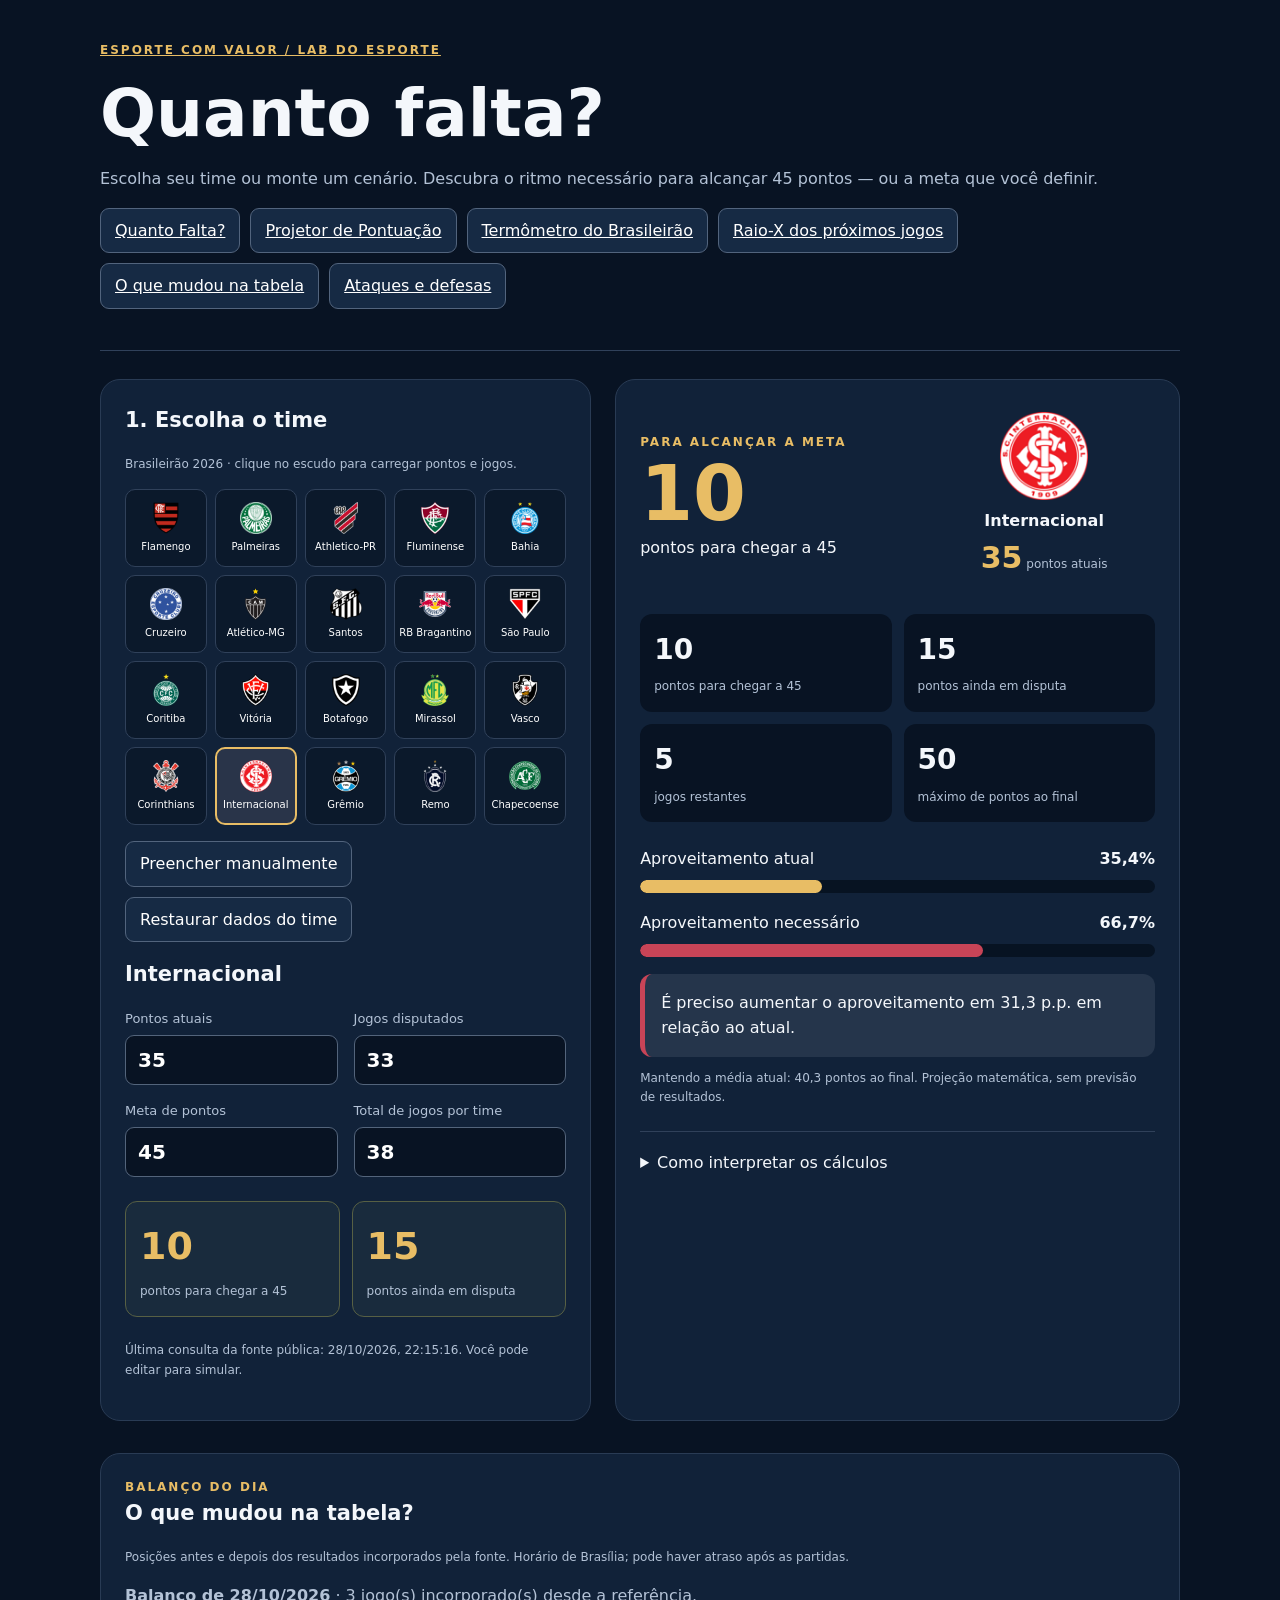
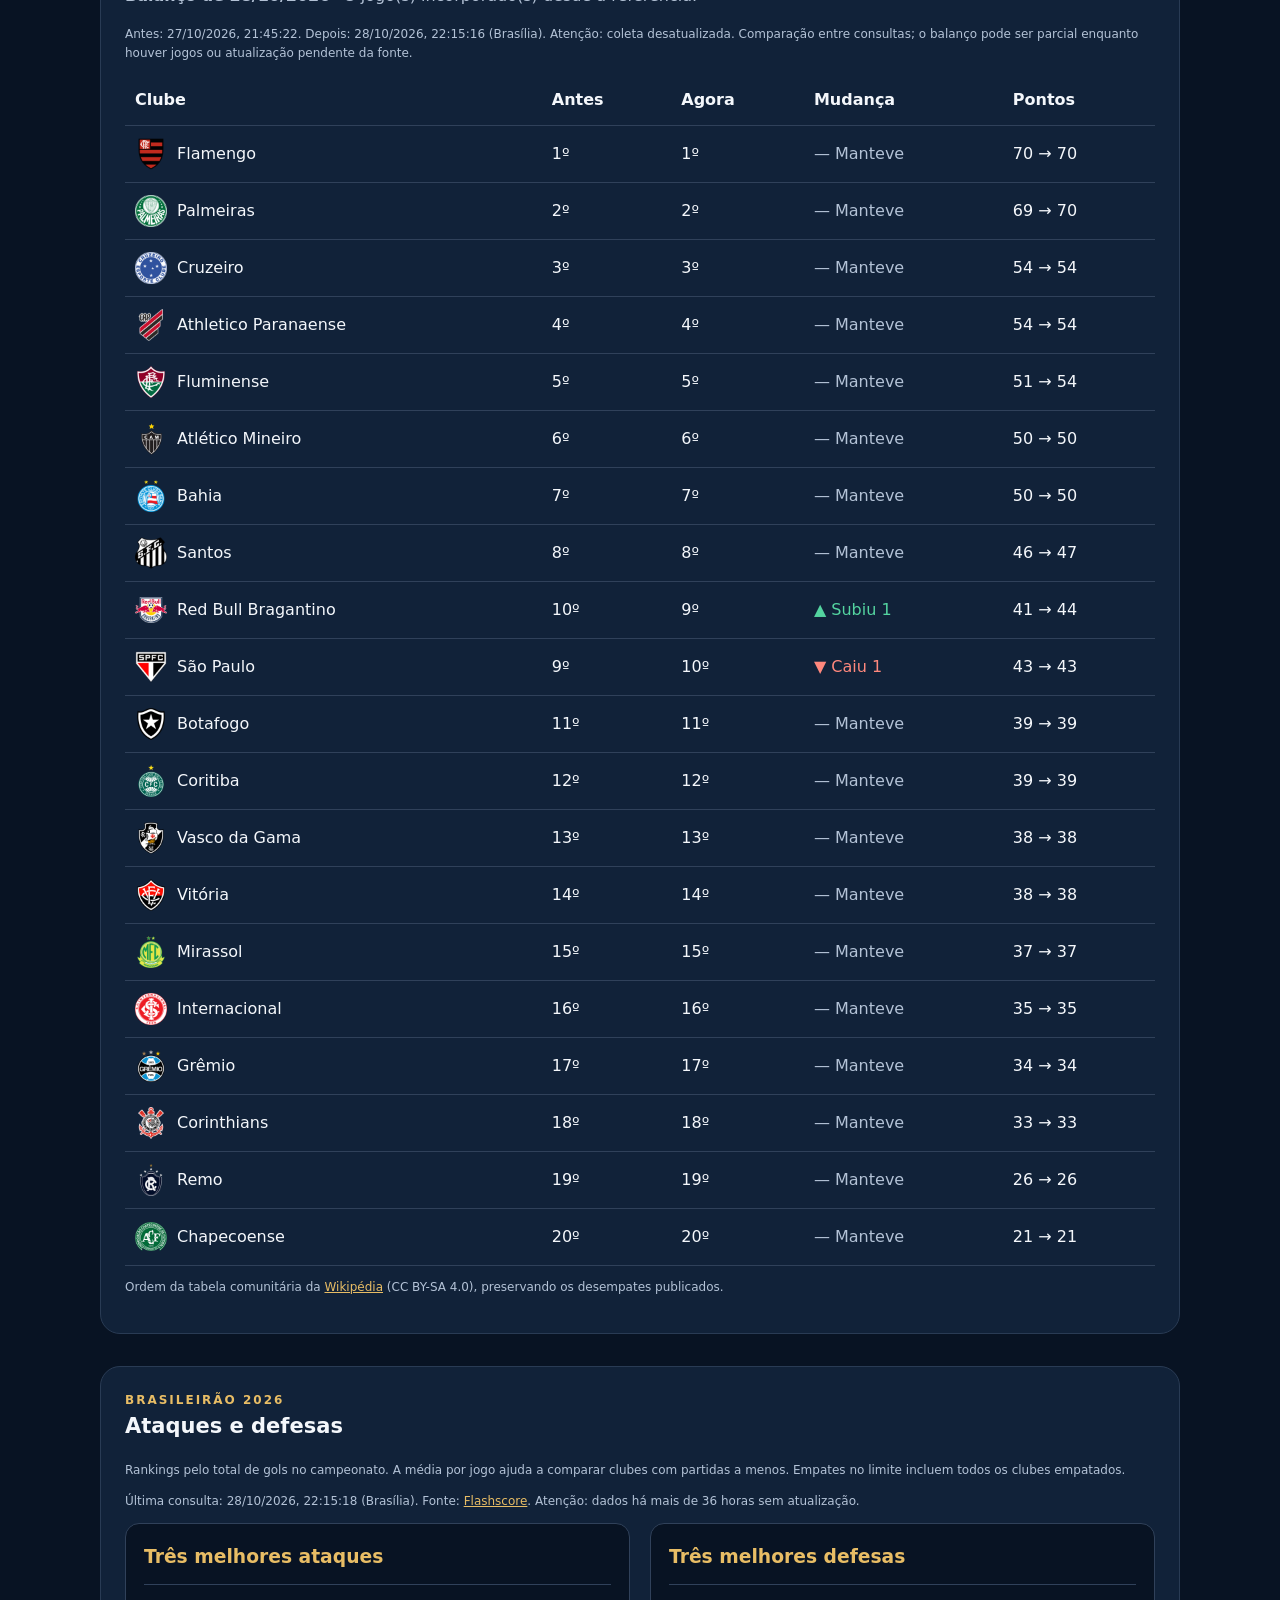
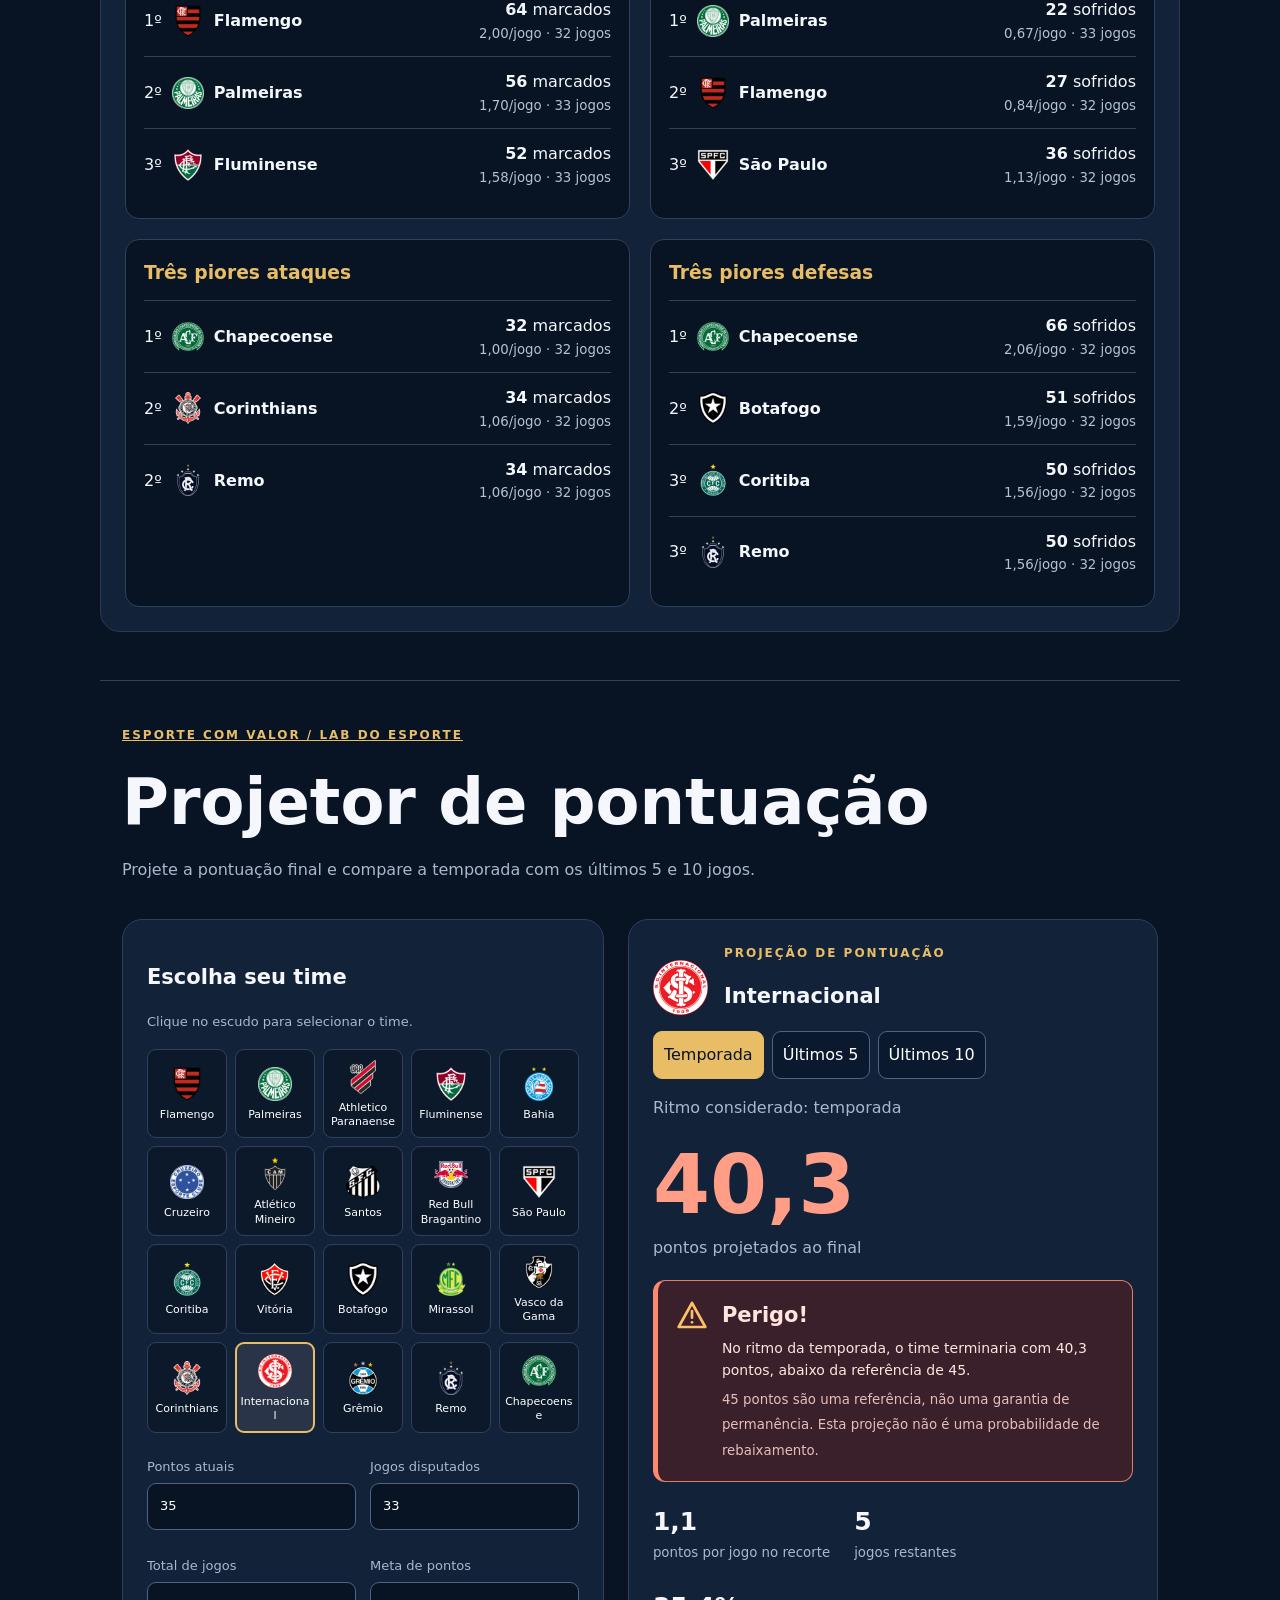
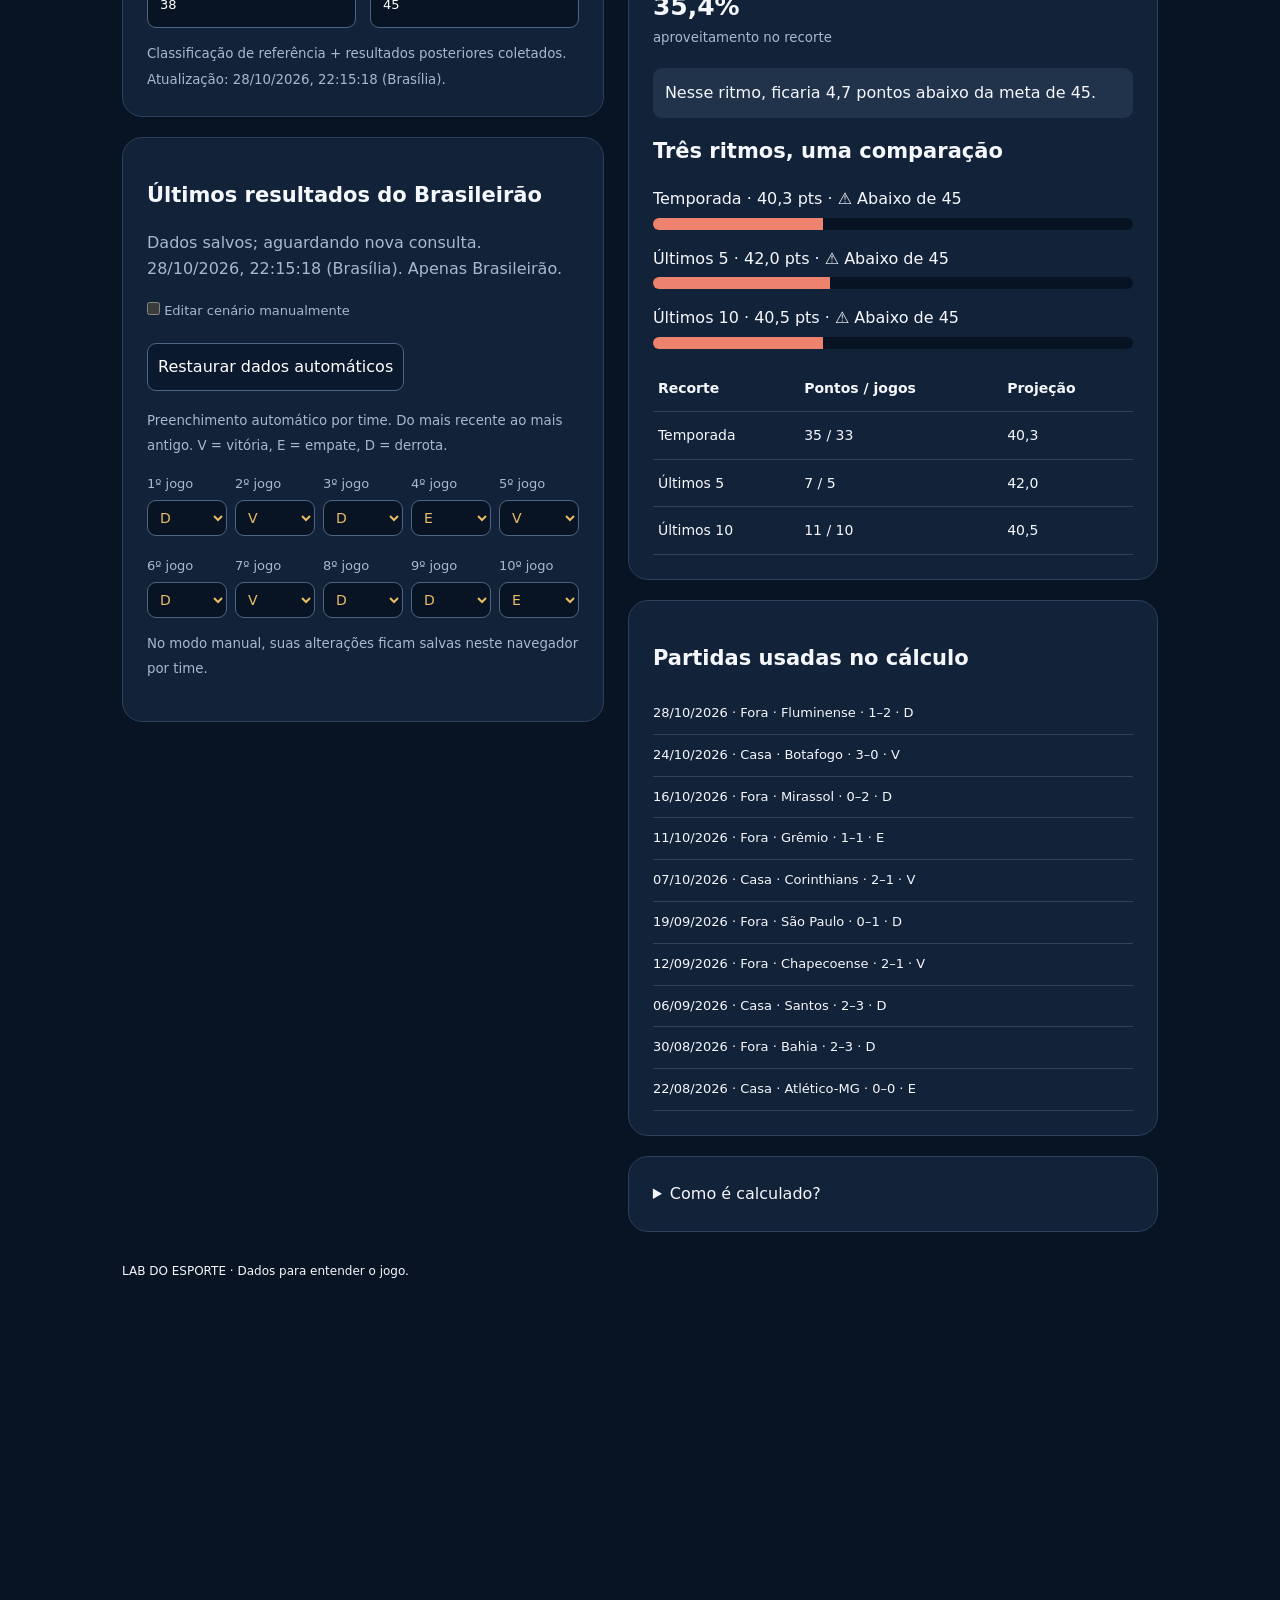
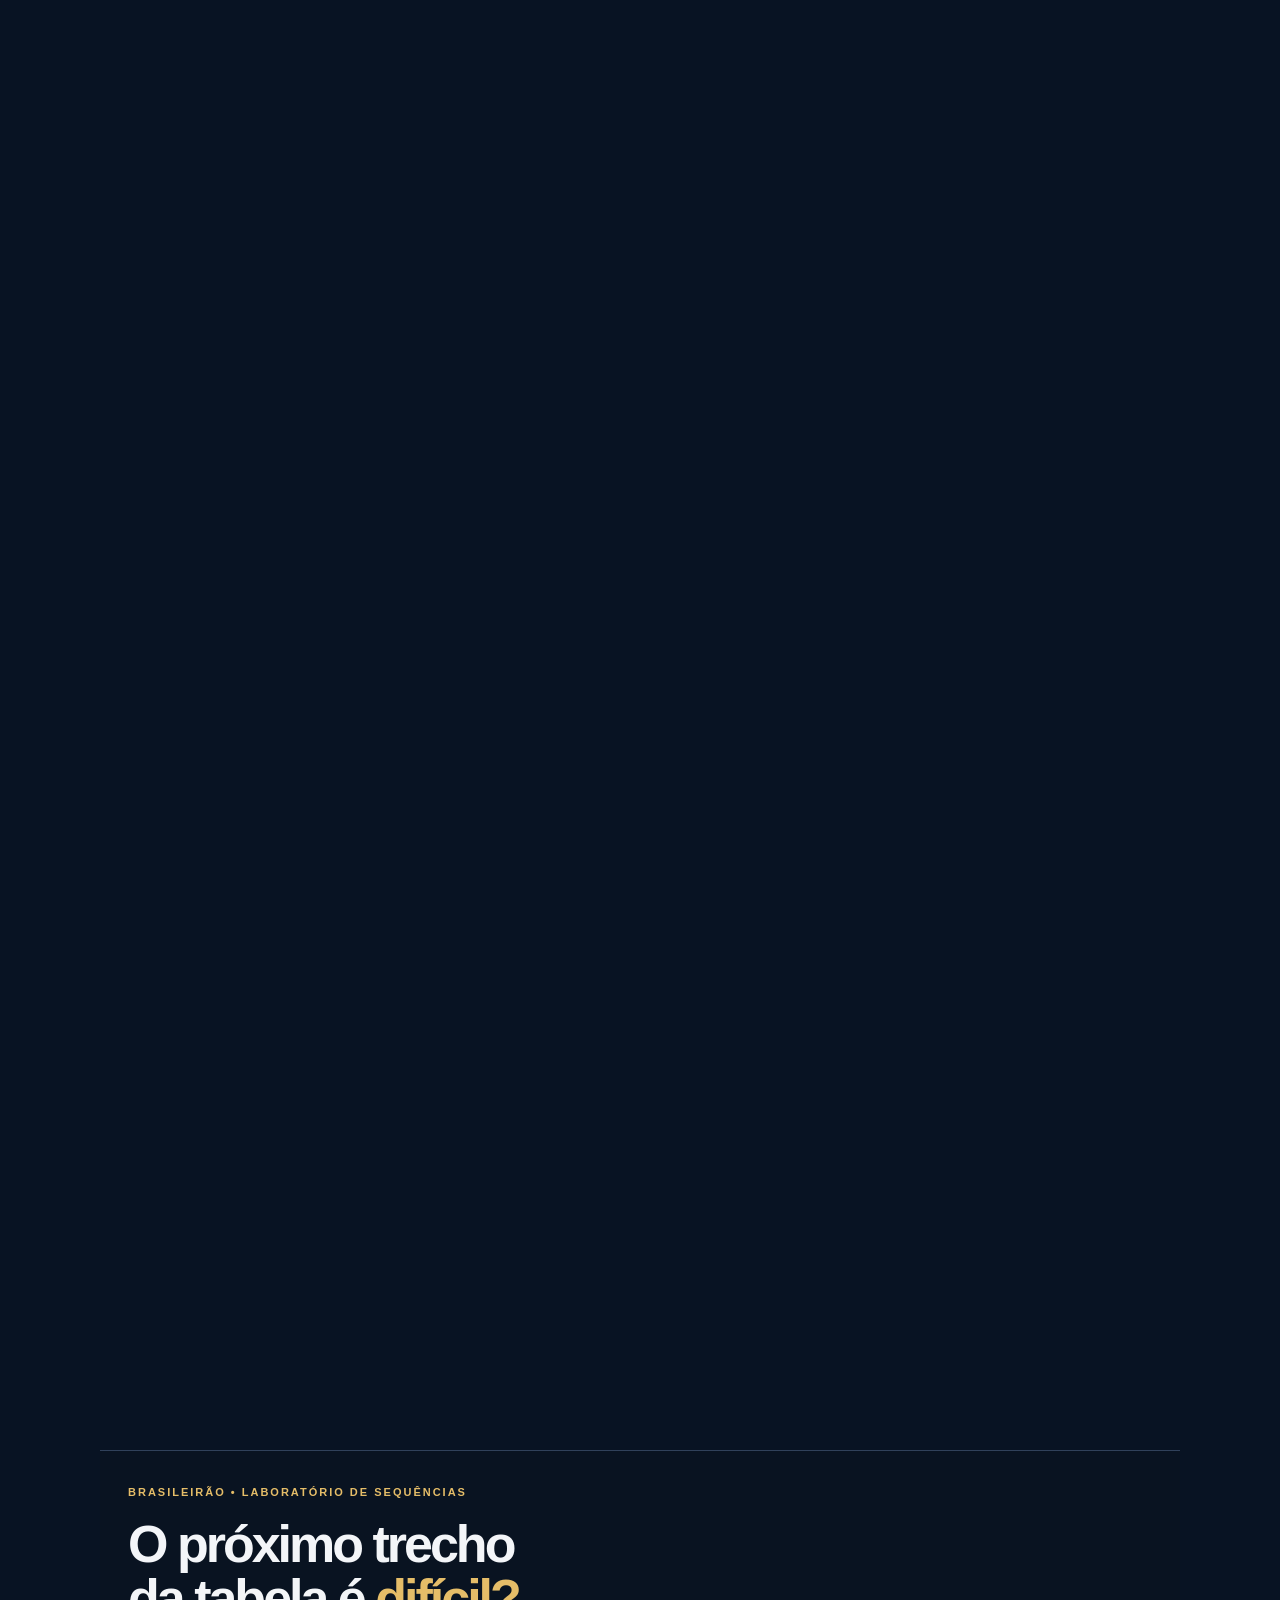
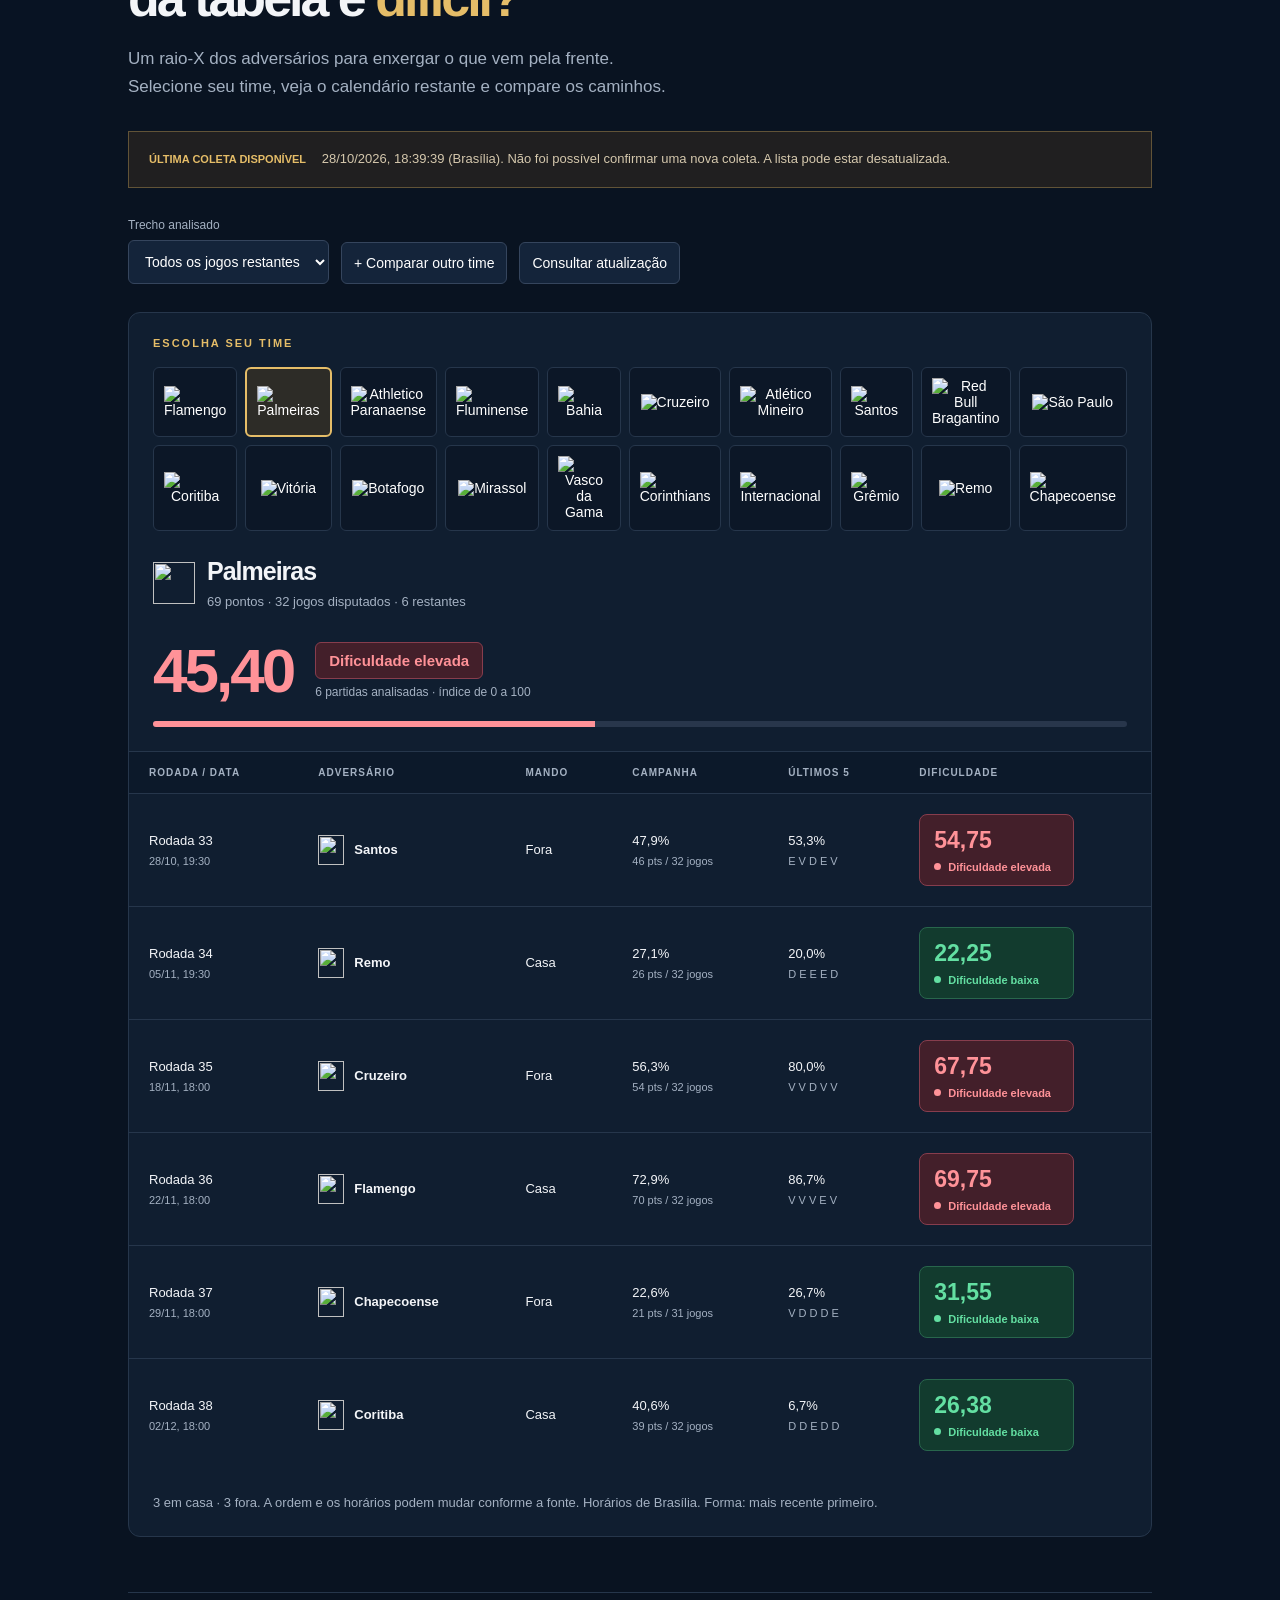
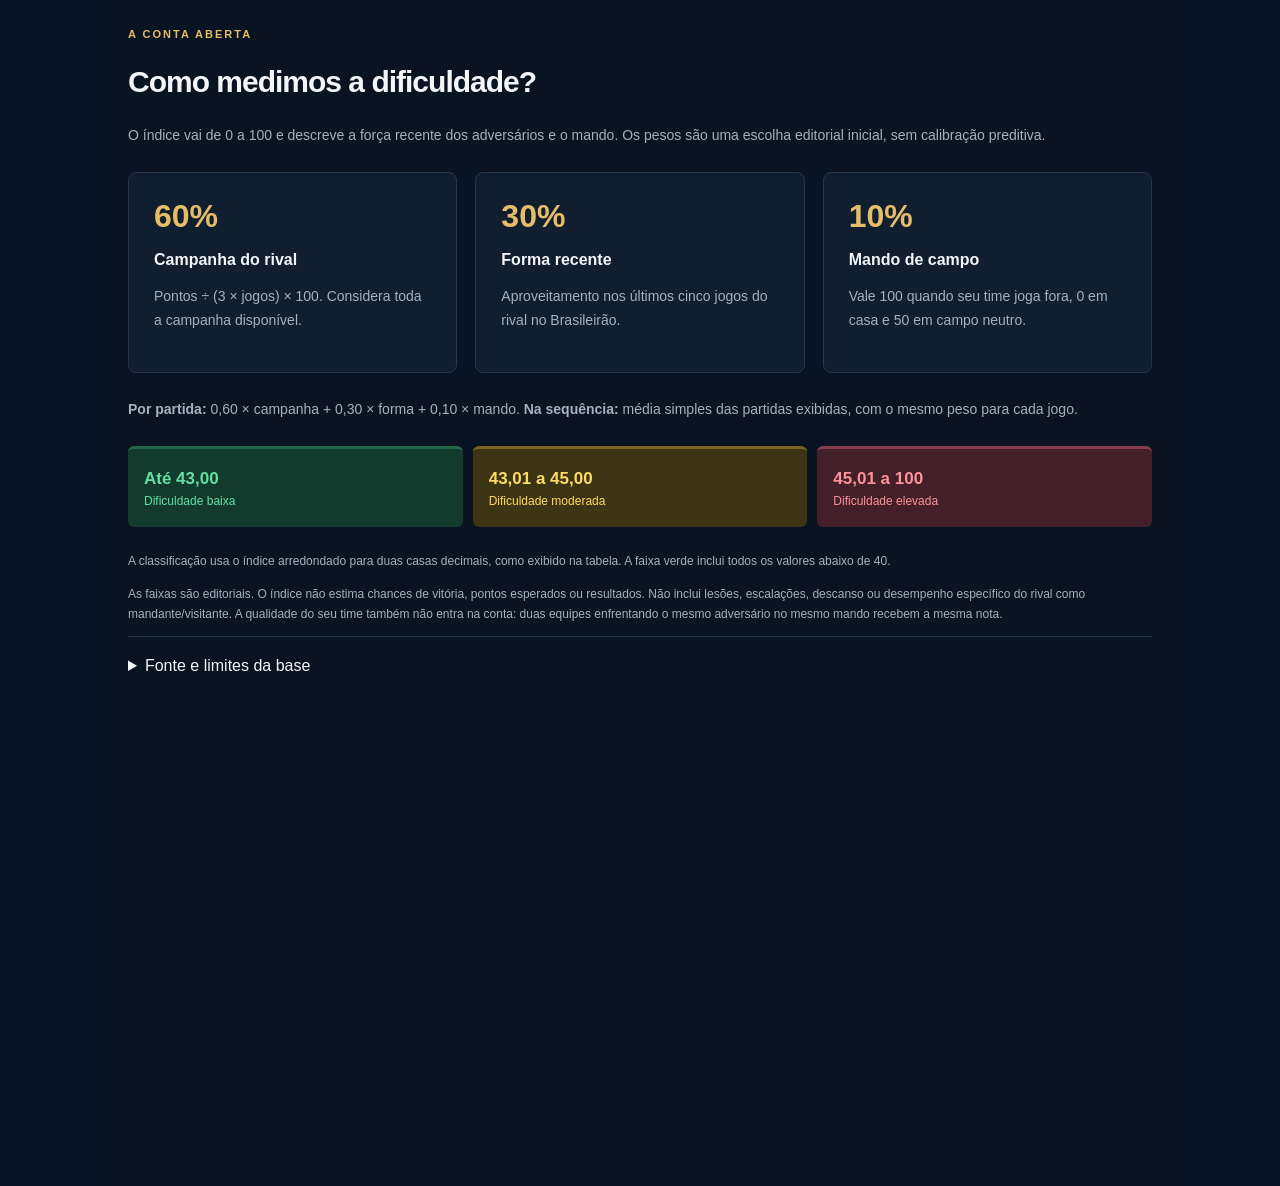
==== commit 47bd310c: "Adiciona balanço diário da tabela e rankings de ataques e defesas" ====
--- a/index.html
+++ b/index.html
@@ -9,7 +9,7 @@
 </script>
 <meta charset="utf-8"><meta name="viewport" content="width=device-width,initial-scale=1"><meta name="description" content="Calcule quantos pontos seu time precisa e compare o aproveitamento atual com o necessário para alcançar sua meta."><title>Quanto falta? · Esporte com Valor</title><style>
 :root{color-scheme:dark;--bg:#081323;--card:#112239;--gold:#e8bd65;--muted:#b3c2d6}*{box-sizing:border-box}body{margin:0;background:var(--bg);color:#f4f7fb;font:16px/1.6 system-ui,sans-serif}main{max-width:1120px;margin:auto;padding:36px 20px}a{color:var(--gold)}header{border-bottom:1px solid #30415a;padding-bottom:25px;margin-bottom:28px}.brand{color:var(--gold);font-weight:800;letter-spacing:2px;font-size:12px}h1{font-size:clamp(36px,7vw,66px);line-height:1.1;margin:16px 0}h2{font-size:21px;margin-top:0}p{color:var(--muted)}.layout{display:grid;grid-template-columns:1fr 1.15fr;gap:24px}.panel{background:var(--card);border:1px solid #293b54;border-radius:20px;padding:24px}.teams{display:grid;grid-template-columns:repeat(5,1fr);gap:8px;margin:15px 0}.team{background:#0b192b;color:#fff;border:1px solid #30415a;border-radius:10px;padding:8px 3px;font-size:10px;cursor:pointer;min-height:78px}.team img{display:block;width:32px;height:32px;object-fit:contain;margin:0 auto 5px}.team[aria-pressed=true]{border:2px solid var(--gold);background:#293449}button{font:inherit;cursor:pointer}button:focus-visible,input:focus-visible{outline:3px solid var(--gold);outline-offset:3px}.actions{display:flex;gap:10px;flex-wrap:wrap;margin:16px 0}.action{border:1px solid #52647d;border-radius:9px;background:#162a44;color:white;padding:9px 14px}.fields{display:grid;grid-template-columns:1fr 1fr;gap:16px}label{font-size:13px;color:var(--muted)}input{display:block;width:100%;margin-top:5px;padding:12px;background:#081323;border:1px solid #53647b;border-radius:9px;color:white;font:600 20px system-ui}.result-head{display:grid;grid-template-columns:minmax(0,1fr) minmax(120px,.8fr);gap:16px;align-items:center}.selected-team{text-align:center;padding:8px}.selected-team img{display:block;width:88px;height:88px;object-fit:contain;margin:0 auto 8px}.selected-team img[hidden]{display:none}.selected-team>strong{display:block;font-size:16px}.selected-team #resultCurrentPoints{font-size:30px;color:var(--gold)}.selected-team span{color:var(--muted);font-size:12px}.selected-team #resultScenario{display:block}.big{font-size:76px;font-weight:850;line-height:1.1;color:var(--gold)}.stats{display:grid;grid-template-columns:1fr 1fr;gap:12px;margin:24px 0}.stat{padding:14px;border-radius:12px;background:#081323}.stat strong{font-size:28px;display:block}.points-summary .stat{border:1px solid #576044;background:#192b3d}.points-summary strong{color:var(--gold);font-size:38px}.points-summary span{font-size:13px}.stat span{font-size:12px;color:var(--muted)}.track{height:13px;background:#071322;border-radius:20px;margin:8px 0 17px;overflow:hidden}.bar{height:100%;border-radius:20px}.row{display:flex;justify-content:space-between;gap:12px}.status{padding:16px;border-radius:12px;border-left:5px solid var(--gold);background:#25354b}.small{font-size:12px}.error{color:#ffb8bb}details{margin-top:24px;border-top:1px solid #30415a;padding-top:18px}footer{padding-top:30px}.hidden{display:none}@media(max-width:760px){.layout{grid-template-columns:1fr}.panel{padding:18px}.big{font-size:64px}}@media(prefers-reduced-motion:no-preference){.bar{transition:width .25s}}
-</style></head><body><main><header id="quanto-falta"><a class="brand" href="https://esportecomvalor.wordpress.com/">ESPORTE COM VALOR / LAB DO ESPORTE</a><h1>Quanto falta?</h1><p>Escolha seu time ou monte um cenário. Descubra o ritmo necessário para alcançar 45 pontos — ou a meta que você definir.</p><nav class="actions" aria-label="Ferramentas do Lab do Esporte"><a class="action" href="#quanto-falta">Quanto Falta?</a><a class="action" href="#projetor">Projetor de Pontuação</a><a class="action" href="#termometro">Termômetro do Brasileirão</a><a class="action" href="#raio-x">Raio-X dos próximos jogos</a></nav></header><div class="layout"><section class="panel"><h2>1. Escolha o time</h2><p class="small">Brasileirão 2026 · clique no escudo para carregar pontos e jogos.</p><div class="teams" id="teams"></div><div class="actions"><button type="button" class="action" id="manual">Preencher manualmente</button><button type="button" class="action" id="reset">Restaurar dados do time</button></div><h2 id="selection">Cenário manual</h2><form id="form"><div class="fields"><label>Pontos atuais<input id="points" type="number" min="0" step="1" required value="32"></label><label>Jogos disputados<input id="played" type="number" min="0" step="1" required value="31"></label><label>Meta de pontos<input id="target" type="number" min="1" step="1" required value="45"></label><label>Total de jogos por time<input id="total" type="number" min="1" max="1000" step="1" required value="38"></label></div><div class="stats points-summary" aria-live="polite" aria-label="Resumo de pontos"><div class="stat"><strong id="neededPoints">—</strong><span id="neededLabel">pontos para chegar a 45</span></div><div class="stat"><strong id="availablePoints">—</strong><span>pontos ainda em disputa</span></div></div></form><p id="origin" class="small"></p><p id="error" role="alert" class="error"></p></section><section class="panel" aria-label="Resultado"><div id="results" aria-live="polite"><div class="result-head"><div><div class="brand" id="resultTitle">PARA ALCANÇAR A META</div><div class="big" id="missing">—</div><div id="remaining">pontos necessários</div></div><div class="selected-team"><img id="resultBadge" alt="" width="88" height="88"><strong id="resultTeamName"></strong><div><strong id="resultCurrentPoints">—</strong><span> pontos atuais</span></div><span class="small" id="resultScenario"></span></div></div><div class="stats"><div class="stat"><strong id="neededPointsResult">—</strong><span id="neededLabelResult">pontos para chegar a 45</span></div><div class="stat"><strong id="availablePointsResult">—</strong><span>pontos ainda em disputa</span></div><div class="stat"><strong id="games">—</strong><span>jogos restantes</span></div><div class="stat"><strong id="max">—</strong><span>máximo de pontos ao final</span></div></div><div class="row"><span>Aproveitamento atual</span><strong id="current">—</strong></div><div class="track"><div id="currentBar" class="bar" style="background:#e8bd65"></div></div><div class="row"><span>Aproveitamento necessário</span><strong id="required">—</strong></div><div class="track"><div id="requiredBar" class="bar"></div></div><div id="status" class="status"></div><p id="projection" class="small"></p><details><summary>Como interpretar os cálculos</summary><p class="small">Atual = pontos ÷ (3 × jogos disputados). Necessário = pontos que faltam ÷ (3 × jogos restantes). A diferença é expressa em pontos percentuais (p.p.).</p><p class="small">Vermelho claro: aumento de até 5 p.p.; tons mais escuros: acima de 5, 10 e 20 p.p. Verde: o ritmo necessário não supera o atual. As cores comparam ritmos e não representam probabilidade de rebaixamento.</p><p class="small">A projeção mantém a média de pontos por jogo e pode resultar em número fracionário. Não prevê resultados. Os 45 pontos são uma referência, sem garantia de permanência. Os cálculos consideram três pontos por vitória e não contemplam punições ou bonificações.</p></details></div></section></div><section id="projetor" aria-label="Projetor de pontuação" style="scroll-margin-top:20px;margin-top:48px;border-top:1px solid #30415a"><iframe id="projectorFrame" title="Projetor de pontuação — últimos 5 e 10 jogos do Brasileirão" src="./projetor.html" loading="lazy" style="width:100%;border:0;min-height:800px;height:2200px;display:block;color-scheme:dark"></iframe></section><section id="raio-x" aria-label="Raio-X dos próximos jogos" style="scroll-margin-top:20px;margin-top:48px;border-top:1px solid #30415a"><iframe id="raioxFrame" title="Raio-X dos próximos jogos — dificuldade da sequência" src="./raio-x.html" loading="lazy" style="width:100%;border:0;min-height:900px;height:2400px;display:block;color-scheme:dark"></iframe></section><section id="termometro" style="scroll-margin-top:20px;margin-top:48px;border-top:1px solid #30415a"><iframe id="thermoFrame" title="Termômetro do Brasileirão" src="./termometro.html?v=20261017-titulo" loading="lazy" style="width:100%;border:0;height:2600px;display:block;color-scheme:dark"></iframe></section><footer><p class="small"><span id="dataStatus">Classificação de referência: 17/10/2026, 00h45</span>, conforme <a href="https://classificacaogeral.com.br/campeonato-brasileiro-serie-a/2026" target="_blank" rel="noopener noreferrer">Classificação Geral</a>. <span id="dataMode">Cadastro inicial. Aguardando primeira consulta automática.</span> Alterações nos campos são simulações e não modificam a classificação publicada.</p><p class="small">Escudos fornecidos por API-Sports, incorporados à página para evitar falhas de carregamento externo. Pertencem aos respectivos clubes.</p><p class="small">Tabela adaptada da Wikipédia, por seus colaboradores, sob <a href="https://creativecommons.org/licenses/by-sa/4.0/">CC BY-SA 4.0</a>. Foram extraídos e normalizados pontos e jogos. <a href="https://pt.wikipedia.org/w/index.php?title=Campeonato_Brasileiro_de_Futebol_de_2026_-_S%C3%A9rie_A&amp;action=history">Histórico e autoria</a>. A licença da tabela não se aplica aos escudos nem ao código da calculadora.</p></footer></main><script>
+</style><link rel="stylesheet" href="./panorama.css"></head><body><main><header id="quanto-falta"><a class="brand" href="https://esportecomvalor.wordpress.com/">ESPORTE COM VALOR / LAB DO ESPORTE</a><h1>Quanto falta?</h1><p>Escolha seu time ou monte um cenário. Descubra o ritmo necessário para alcançar 45 pontos — ou a meta que você definir.</p><nav class="actions" aria-label="Ferramentas do Lab do Esporte"><a class="action" href="#quanto-falta">Quanto Falta?</a><a class="action" href="#projetor">Projetor de Pontuação</a><a class="action" href="#termometro">Termômetro do Brasileirão</a><a class="action" href="#raio-x">Raio-X dos próximos jogos</a><a class="action" href="#mudancas">O que mudou na tabela</a><a class="action" href="#rankings-gols">Ataques e defesas</a></nav></header><div class="layout"><section class="panel"><h2>1. Escolha o time</h2><p class="small">Brasileirão 2026 · clique no escudo para carregar pontos e jogos.</p><div class="teams" id="teams"></div><div class="actions"><button type="button" class="action" id="manual">Preencher manualmente</button><button type="button" class="action" id="reset">Restaurar dados do time</button></div><h2 id="selection">Cenário manual</h2><form id="form"><div class="fields"><label>Pontos atuais<input id="points" type="number" min="0" step="1" required value="32"></label><label>Jogos disputados<input id="played" type="number" min="0" step="1" required value="31"></label><label>Meta de pontos<input id="target" type="number" min="1" step="1" required value="45"></label><label>Total de jogos por time<input id="total" type="number" min="1" max="1000" step="1" required value="38"></label></div><div class="stats points-summary" aria-live="polite" aria-label="Resumo de pontos"><div class="stat"><strong id="neededPoints">—</strong><span id="neededLabel">pontos para chegar a 45</span></div><div class="stat"><strong id="availablePoints">—</strong><span>pontos ainda em disputa</span></div></div></form><p id="origin" class="small"></p><p id="error" role="alert" class="error"></p></section><section class="panel" aria-label="Resultado"><div id="results" aria-live="polite"><div class="result-head"><div><div class="brand" id="resultTitle">PARA ALCANÇAR A META</div><div class="big" id="missing">—</div><div id="remaining">pontos necessários</div></div><div class="selected-team"><img id="resultBadge" alt="" width="88" height="88"><strong id="resultTeamName"></strong><div><strong id="resultCurrentPoints">—</strong><span> pontos atuais</span></div><span class="small" id="resultScenario"></span></div></div><div class="stats"><div class="stat"><strong id="neededPointsResult">—</strong><span id="neededLabelResult">pontos para chegar a 45</span></div><div class="stat"><strong id="availablePointsResult">—</strong><span>pontos ainda em disputa</span></div><div class="stat"><strong id="games">—</strong><span>jogos restantes</span></div><div class="stat"><strong id="max">—</strong><span>máximo de pontos ao final</span></div></div><div class="row"><span>Aproveitamento atual</span><strong id="current">—</strong></div><div class="track"><div id="currentBar" class="bar" style="background:#e8bd65"></div></div><div class="row"><span>Aproveitamento necessário</span><strong id="required">—</strong></div><div class="track"><div id="requiredBar" class="bar"></div></div><div id="status" class="status"></div><p id="projection" class="small"></p><details><summary>Como interpretar os cálculos</summary><p class="small">Atual = pontos ÷ (3 × jogos disputados). Necessário = pontos que faltam ÷ (3 × jogos restantes). A diferença é expressa em pontos percentuais (p.p.).</p><p class="small">Vermelho claro: aumento de até 5 p.p.; tons mais escuros: acima de 5, 10 e 20 p.p. Verde: o ritmo necessário não supera o atual. As cores comparam ritmos e não representam probabilidade de rebaixamento.</p><p class="small">A projeção mantém a média de pontos por jogo e pode resultar em número fracionário. Não prevê resultados. Os 45 pontos são uma referência, sem garantia de permanência. Os cálculos consideram três pontos por vitória e não contemplam punições ou bonificações.</p></details></div></section></div><section class="panel panorama" id="mudancas"><div class="brand">BALANÇO DO DIA</div><h2>O que mudou na tabela?</h2><p class="small">Posições antes e depois dos resultados incorporados pela fonte. Horário de Brasília; pode haver atraso após as partidas.</p><div id="day-content" aria-live="polite">Carregando comparação…</div></section><section class="panel panorama" id="rankings-gols"><div class="brand">BRASILEIRÃO 2026</div><h2>Ataques e defesas</h2><p class="small">Rankings pelo total de gols no campeonato. A média por jogo ajuda a comparar clubes com partidas a menos. Empates no limite incluem todos os clubes empatados.</p><div id="goal-content" aria-live="polite">Carregando rankings…</div></section><section id="projetor" aria-label="Projetor de pontuação" style="scroll-margin-top:20px;margin-top:48px;border-top:1px solid #30415a"><iframe id="projectorFrame" title="Projetor de pontuação — últimos 5 e 10 jogos do Brasileirão" src="./projetor.html" loading="lazy" style="width:100%;border:0;min-height:800px;height:2200px;display:block;color-scheme:dark"></iframe></section><section id="raio-x" aria-label="Raio-X dos próximos jogos" style="scroll-margin-top:20px;margin-top:48px;border-top:1px solid #30415a"><iframe id="raioxFrame" title="Raio-X dos próximos jogos — dificuldade da sequência" src="./raio-x.html" loading="lazy" style="width:100%;border:0;min-height:900px;height:2400px;display:block;color-scheme:dark"></iframe></section><section id="termometro" style="scroll-margin-top:20px;margin-top:48px;border-top:1px solid #30415a"><iframe id="thermoFrame" title="Termômetro do Brasileirão" src="./termometro.html?v=20261017-titulo" loading="lazy" style="width:100%;border:0;height:2600px;display:block;color-scheme:dark"></iframe></section><footer><p class="small"><span id="dataStatus">Classificação de referência: 17/10/2026, 00h45</span>, conforme <a href="https://classificacaogeral.com.br/campeonato-brasileiro-serie-a/2026" target="_blank" rel="noopener noreferrer">Classificação Geral</a>. <span id="dataMode">Cadastro inicial. Aguardando primeira consulta automática.</span> Alterações nos campos são simulações e não modificam a classificação publicada.</p><p class="small">Escudos fornecidos por API-Sports, incorporados à página para evitar falhas de carregamento externo. Pertencem aos respectivos clubes.</p><p class="small">Tabela adaptada da Wikipédia, por seus colaboradores, sob <a href="https://creativecommons.org/licenses/by-sa/4.0/">CC BY-SA 4.0</a>. Foram extraídos e normalizados pontos e jogos. <a href="https://pt.wikipedia.org/w/index.php?title=Campeonato_Brasileiro_de_Futebol_de_2026_-_S%C3%A9rie_A&amp;action=history">Histórico e autoria</a>. A licença da tabela não se aplica aos escudos nem ao código da calculadora.</p></footer></main><script>
 const badges={"118":"[data-uri]","119":"[data-uri]","120":"[data-uri]","121":"[data-uri]","124":"[data-uri]","126":"[data-uri]","127":"[data-uri]","128":"[data-uri]","130":"[data-uri]","131":"[data-uri]","132":"[data-uri]","133":"[data-uri]","134":"[data-uri]","135":"[data-uri]","136":"[data-uri]","147":"[data-uri]","794":"[data-uri]","1062":"[data-uri]","1198":"[data-uri]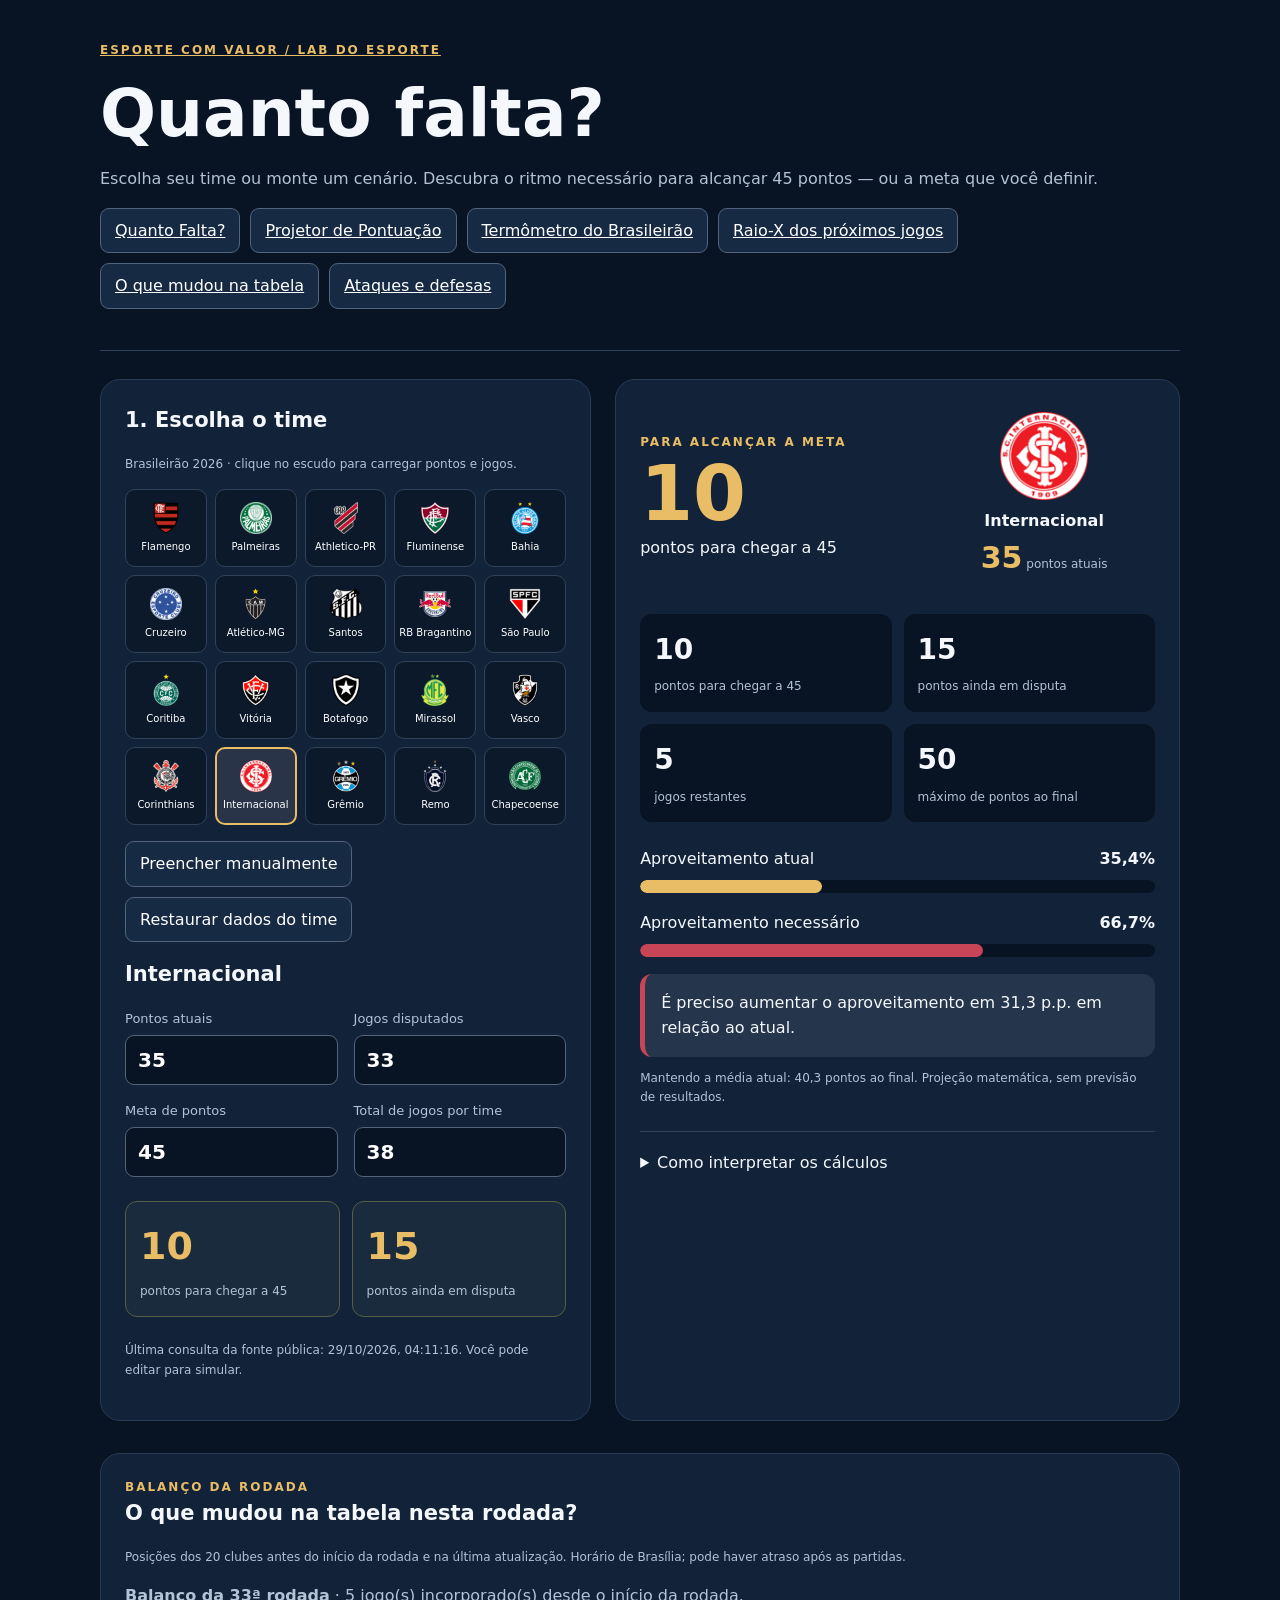
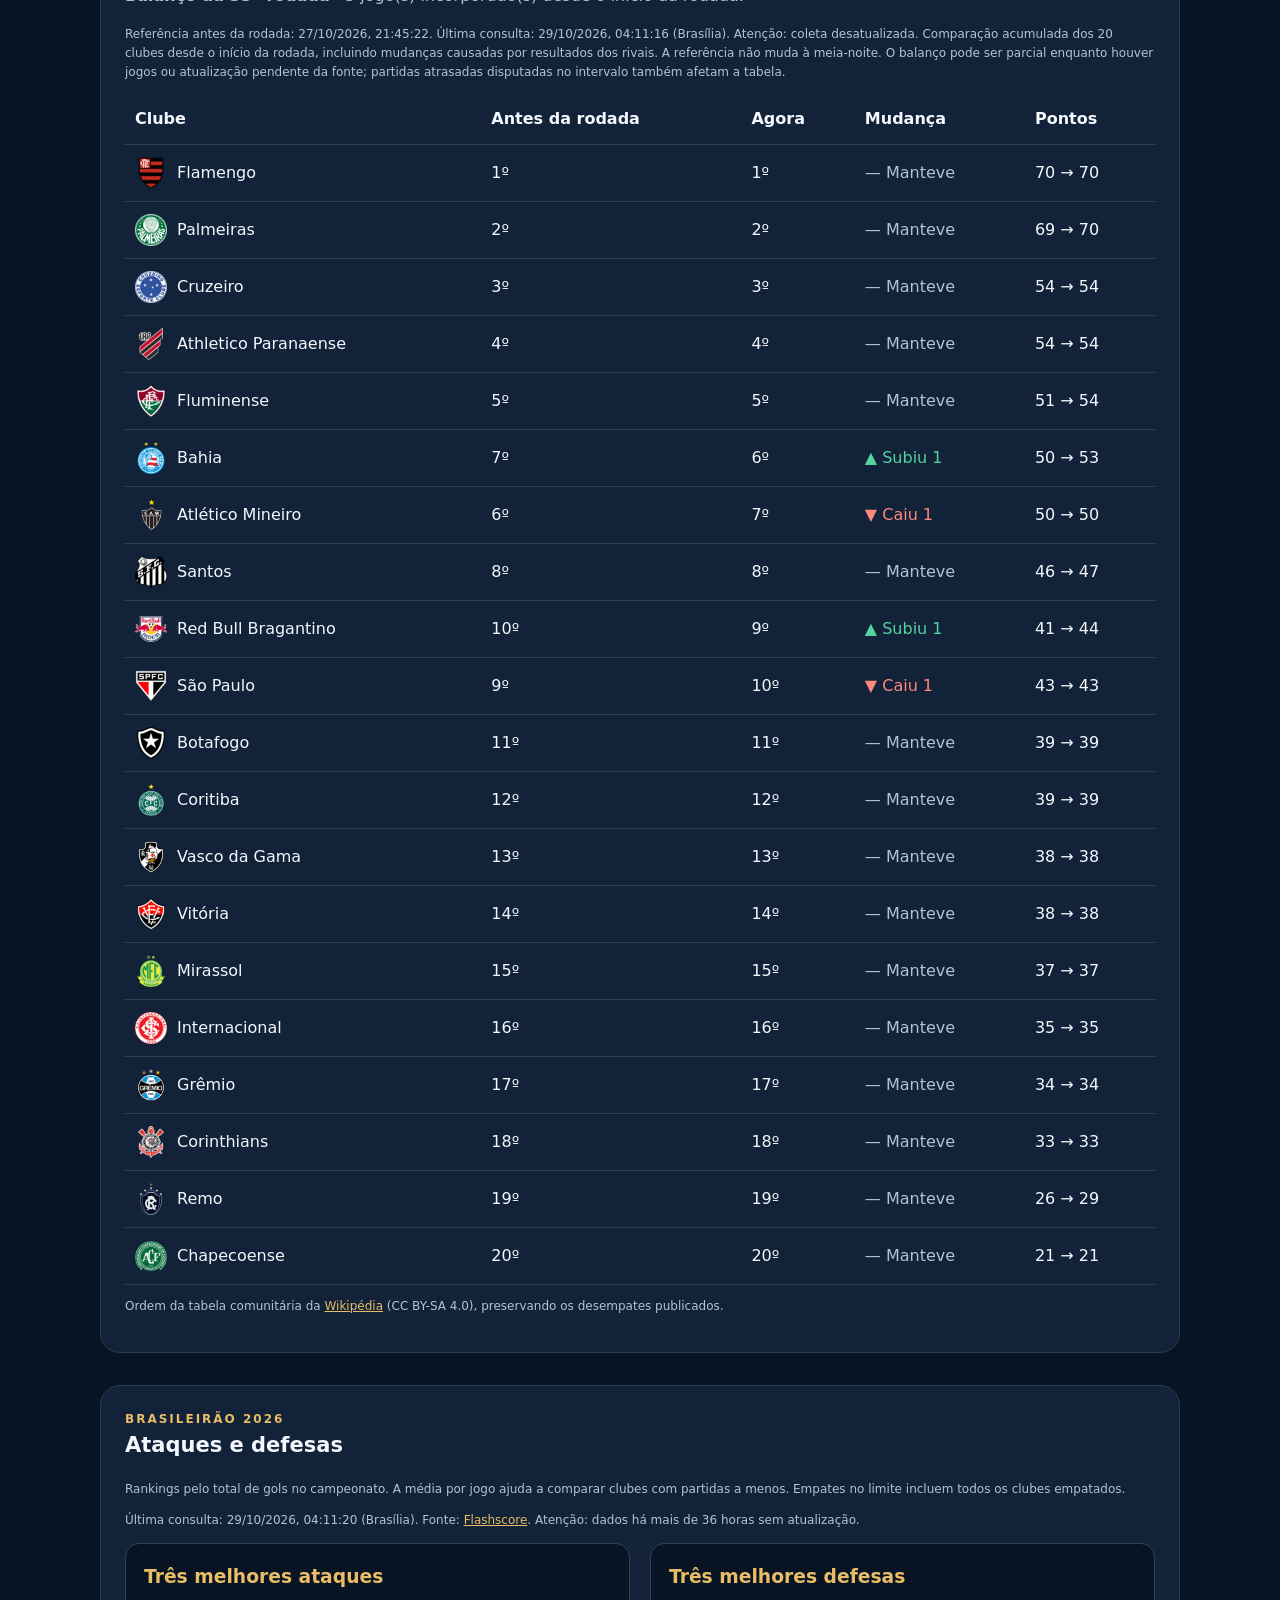
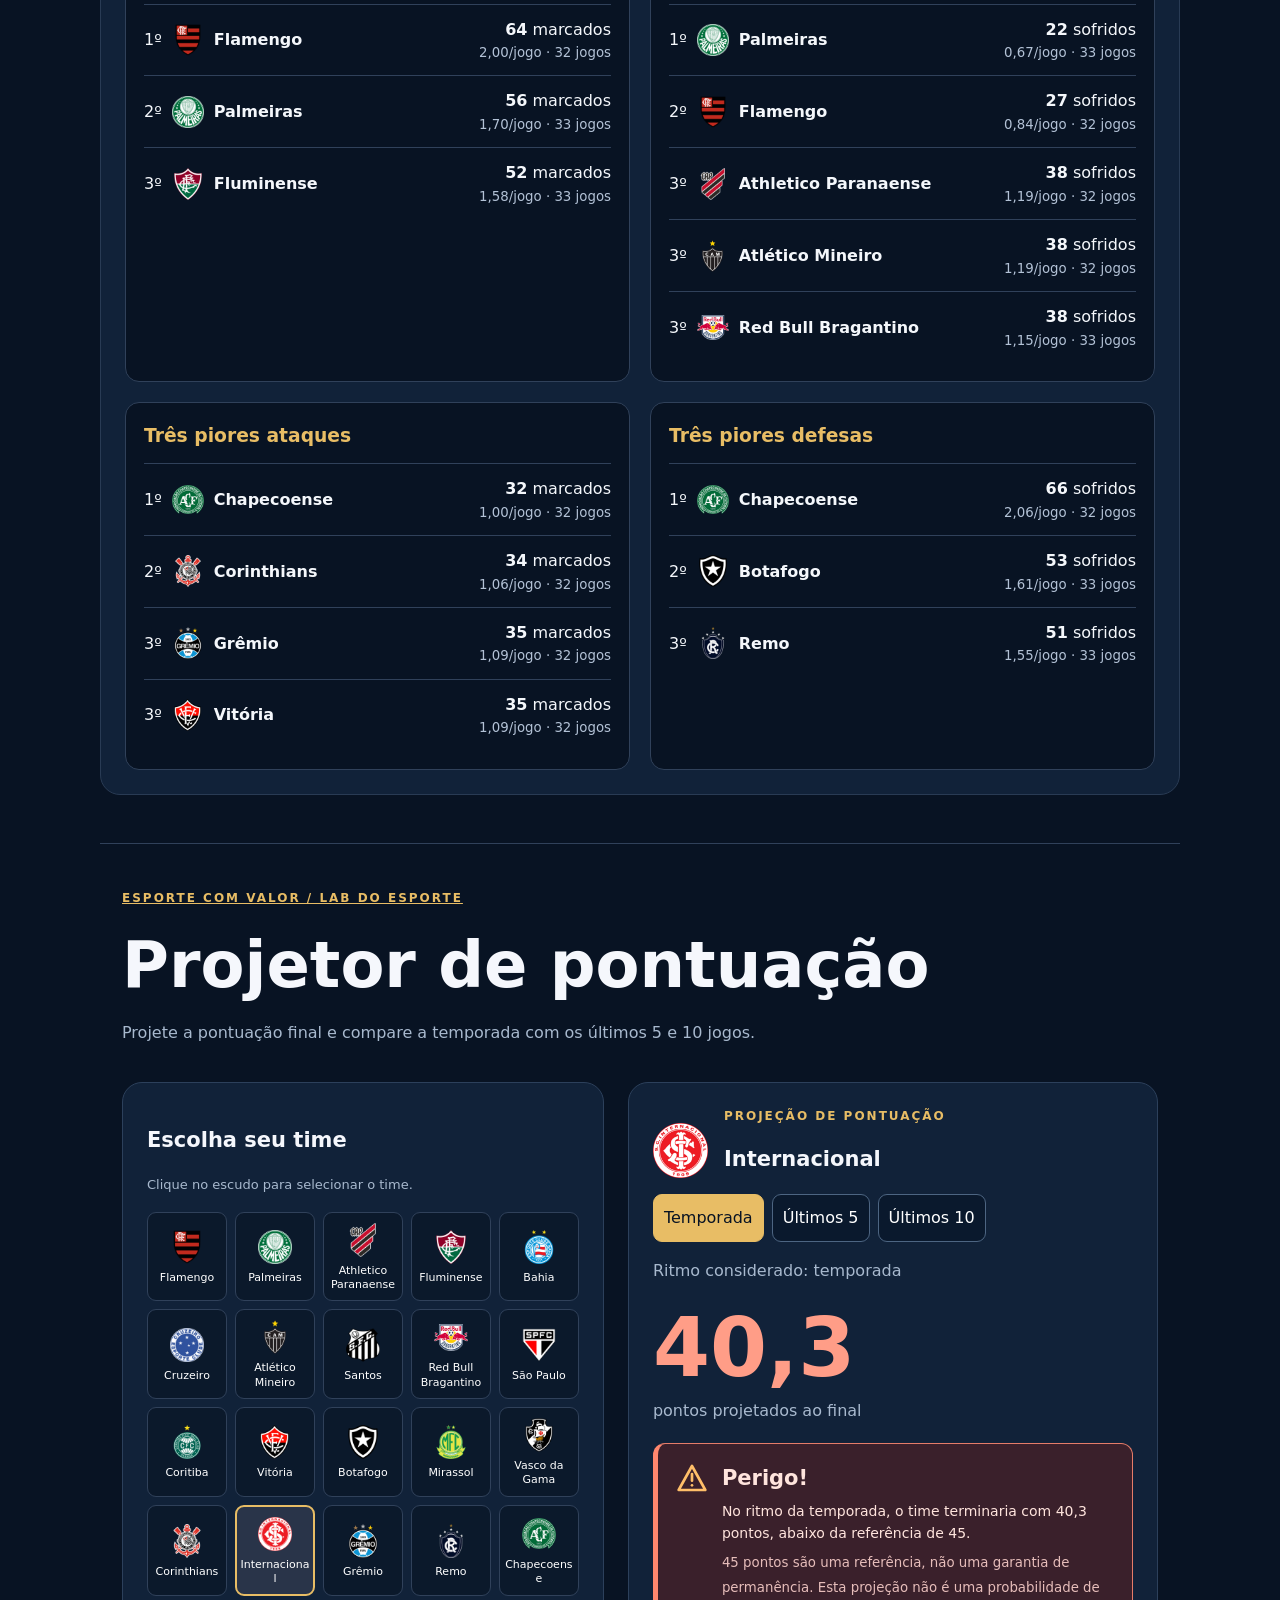
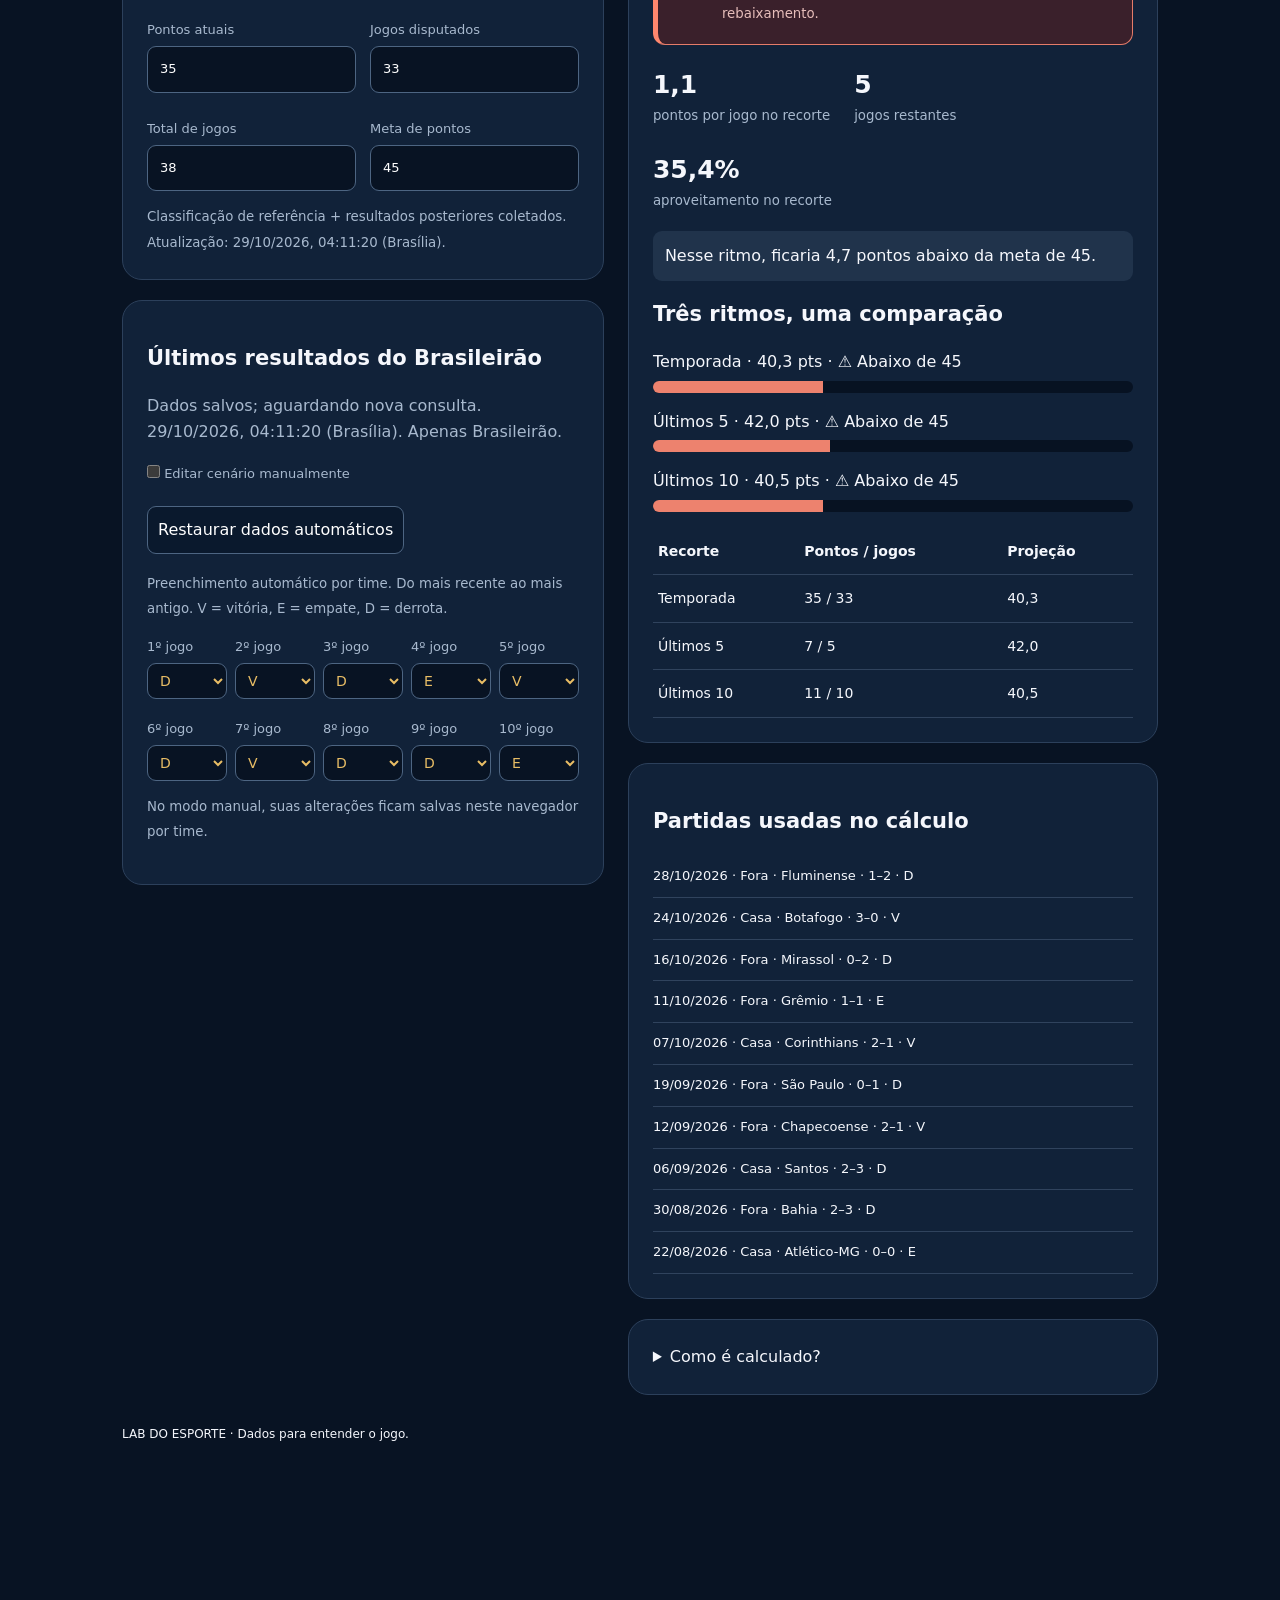
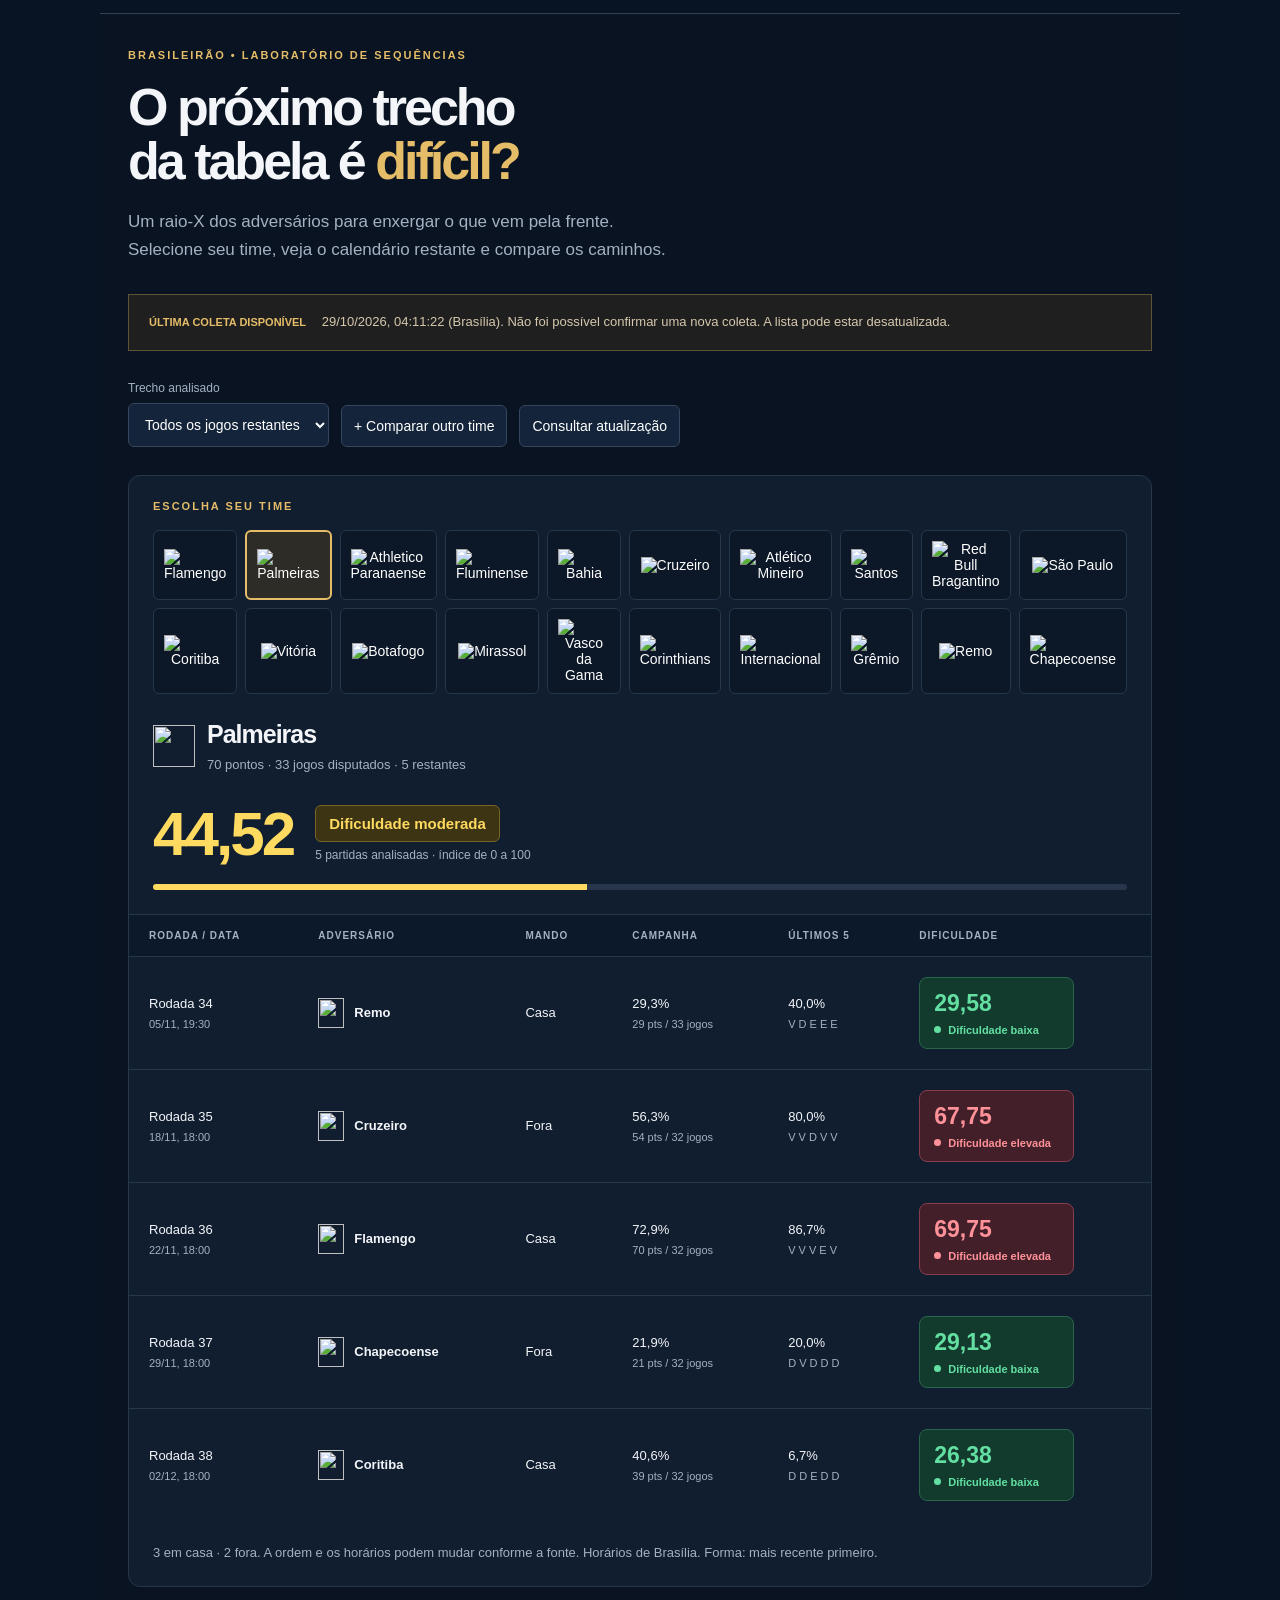
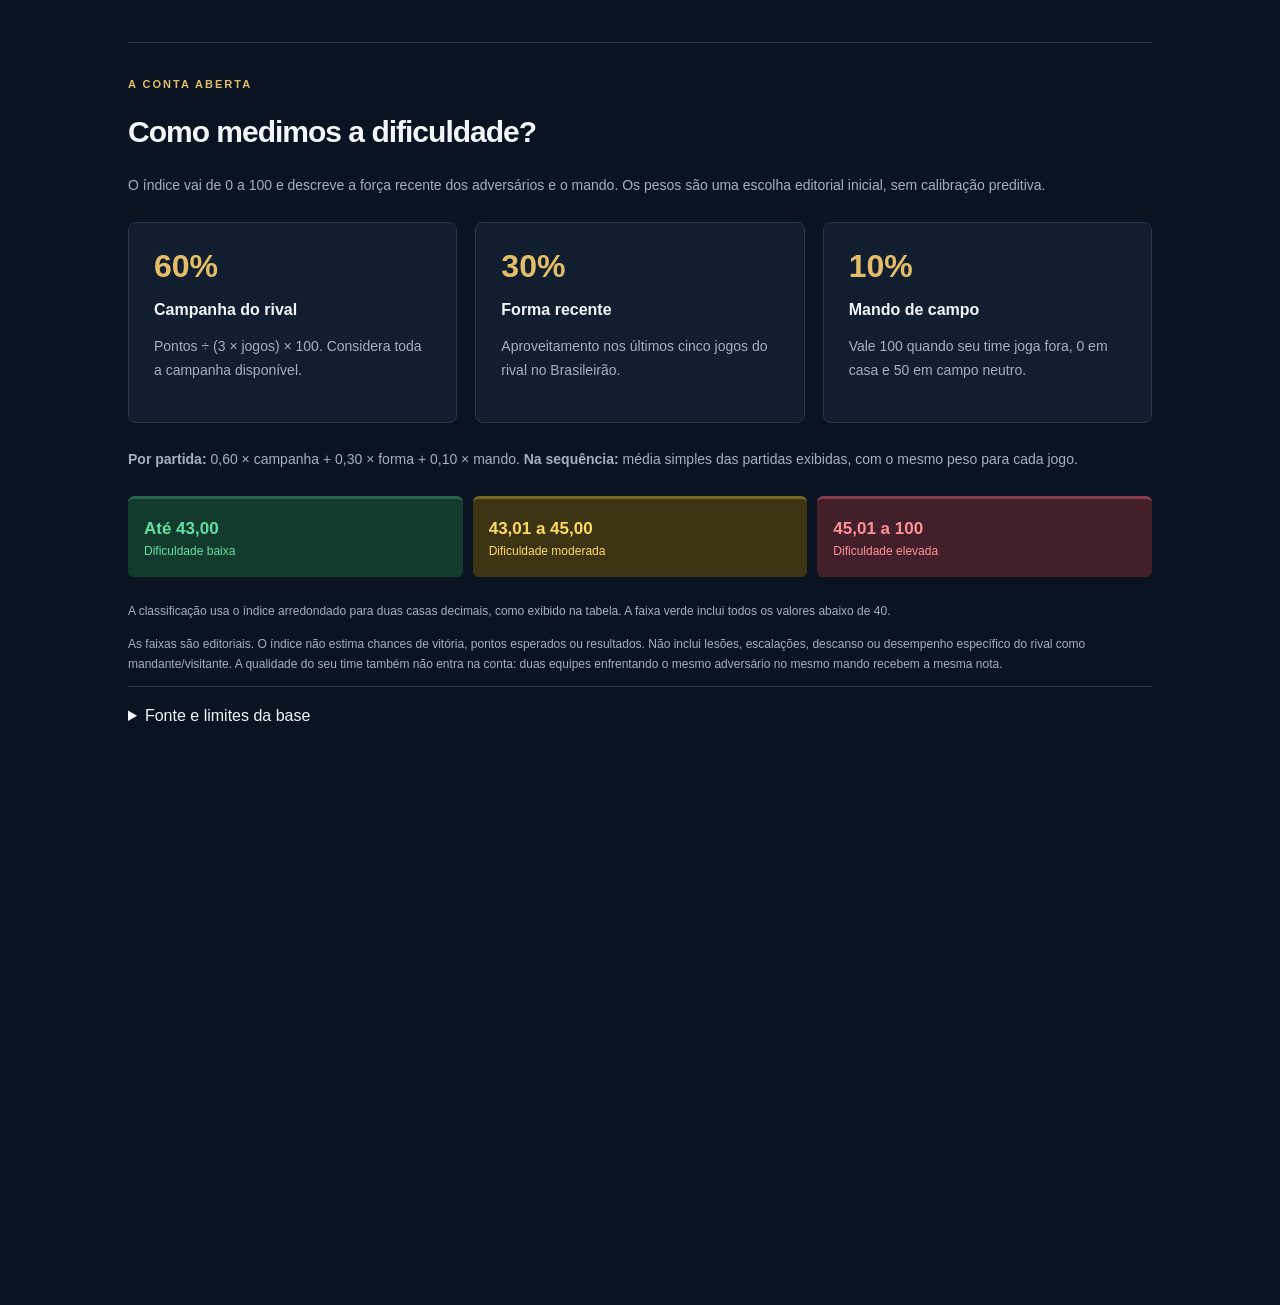
==== commit d39fcf9b: "Corrige mudanças de posição para acumular todos os clubes desde o início da rodada" ====
--- a/index.html
+++ b/index.html
@@ -9,7 +9,7 @@
 </script>
 <meta charset="utf-8"><meta name="viewport" content="width=device-width,initial-scale=1"><meta name="description" content="Calcule quantos pontos seu time precisa e compare o aproveitamento atual com o necessário para alcançar sua meta."><title>Quanto falta? · Esporte com Valor</title><style>
 :root{color-scheme:dark;--bg:#081323;--card:#112239;--gold:#e8bd65;--muted:#b3c2d6}*{box-sizing:border-box}body{margin:0;background:var(--bg);color:#f4f7fb;font:16px/1.6 system-ui,sans-serif}main{max-width:1120px;margin:auto;padding:36px 20px}a{color:var(--gold)}header{border-bottom:1px solid #30415a;padding-bottom:25px;margin-bottom:28px}.brand{color:var(--gold);font-weight:800;letter-spacing:2px;font-size:12px}h1{font-size:clamp(36px,7vw,66px);line-height:1.1;margin:16px 0}h2{font-size:21px;margin-top:0}p{color:var(--muted)}.layout{display:grid;grid-template-columns:1fr 1.15fr;gap:24px}.panel{background:var(--card);border:1px solid #293b54;border-radius:20px;padding:24px}.teams{display:grid;grid-template-columns:repeat(5,1fr);gap:8px;margin:15px 0}.team{background:#0b192b;color:#fff;border:1px solid #30415a;border-radius:10px;padding:8px 3px;font-size:10px;cursor:pointer;min-height:78px}.team img{display:block;width:32px;height:32px;object-fit:contain;margin:0 auto 5px}.team[aria-pressed=true]{border:2px solid var(--gold);background:#293449}button{font:inherit;cursor:pointer}button:focus-visible,input:focus-visible{outline:3px solid var(--gold);outline-offset:3px}.actions{display:flex;gap:10px;flex-wrap:wrap;margin:16px 0}.action{border:1px solid #52647d;border-radius:9px;background:#162a44;color:white;padding:9px 14px}.fields{display:grid;grid-template-columns:1fr 1fr;gap:16px}label{font-size:13px;color:var(--muted)}input{display:block;width:100%;margin-top:5px;padding:12px;background:#081323;border:1px solid #53647b;border-radius:9px;color:white;font:600 20px system-ui}.result-head{display:grid;grid-template-columns:minmax(0,1fr) minmax(120px,.8fr);gap:16px;align-items:center}.selected-team{text-align:center;padding:8px}.selected-team img{display:block;width:88px;height:88px;object-fit:contain;margin:0 auto 8px}.selected-team img[hidden]{display:none}.selected-team>strong{display:block;font-size:16px}.selected-team #resultCurrentPoints{font-size:30px;color:var(--gold)}.selected-team span{color:var(--muted);font-size:12px}.selected-team #resultScenario{display:block}.big{font-size:76px;font-weight:850;line-height:1.1;color:var(--gold)}.stats{display:grid;grid-template-columns:1fr 1fr;gap:12px;margin:24px 0}.stat{padding:14px;border-radius:12px;background:#081323}.stat strong{font-size:28px;display:block}.points-summary .stat{border:1px solid #576044;background:#192b3d}.points-summary strong{color:var(--gold);font-size:38px}.points-summary span{font-size:13px}.stat span{font-size:12px;color:var(--muted)}.track{height:13px;background:#071322;border-radius:20px;margin:8px 0 17px;overflow:hidden}.bar{height:100%;border-radius:20px}.row{display:flex;justify-content:space-between;gap:12px}.status{padding:16px;border-radius:12px;border-left:5px solid var(--gold);background:#25354b}.small{font-size:12px}.error{color:#ffb8bb}details{margin-top:24px;border-top:1px solid #30415a;padding-top:18px}footer{padding-top:30px}.hidden{display:none}@media(max-width:760px){.layout{grid-template-columns:1fr}.panel{padding:18px}.big{font-size:64px}}@media(prefers-reduced-motion:no-preference){.bar{transition:width .25s}}
-</style><link rel="stylesheet" href="./panorama.css"></head><body><main><header id="quanto-falta"><a class="brand" href="https://esportecomvalor.wordpress.com/">ESPORTE COM VALOR / LAB DO ESPORTE</a><h1>Quanto falta?</h1><p>Escolha seu time ou monte um cenário. Descubra o ritmo necessário para alcançar 45 pontos — ou a meta que você definir.</p><nav class="actions" aria-label="Ferramentas do Lab do Esporte"><a class="action" href="#quanto-falta">Quanto Falta?</a><a class="action" href="#projetor">Projetor de Pontuação</a><a class="action" href="#termometro">Termômetro do Brasileirão</a><a class="action" href="#raio-x">Raio-X dos próximos jogos</a><a class="action" href="#mudancas">O que mudou na tabela</a><a class="action" href="#rankings-gols">Ataques e defesas</a></nav></header><div class="layout"><section class="panel"><h2>1. Escolha o time</h2><p class="small">Brasileirão 2026 · clique no escudo para carregar pontos e jogos.</p><div class="teams" id="teams"></div><div class="actions"><button type="button" class="action" id="manual">Preencher manualmente</button><button type="button" class="action" id="reset">Restaurar dados do time</button></div><h2 id="selection">Cenário manual</h2><form id="form"><div class="fields"><label>Pontos atuais<input id="points" type="number" min="0" step="1" required value="32"></label><label>Jogos disputados<input id="played" type="number" min="0" step="1" required value="31"></label><label>Meta de pontos<input id="target" type="number" min="1" step="1" required value="45"></label><label>Total de jogos por time<input id="total" type="number" min="1" max="1000" step="1" required value="38"></label></div><div class="stats points-summary" aria-live="polite" aria-label="Resumo de pontos"><div class="stat"><strong id="neededPoints">—</strong><span id="neededLabel">pontos para chegar a 45</span></div><div class="stat"><strong id="availablePoints">—</strong><span>pontos ainda em disputa</span></div></div></form><p id="origin" class="small"></p><p id="error" role="alert" class="error"></p></section><section class="panel" aria-label="Resultado"><div id="results" aria-live="polite"><div class="result-head"><div><div class="brand" id="resultTitle">PARA ALCANÇAR A META</div><div class="big" id="missing">—</div><div id="remaining">pontos necessários</div></div><div class="selected-team"><img id="resultBadge" alt="" width="88" height="88"><strong id="resultTeamName"></strong><div><strong id="resultCurrentPoints">—</strong><span> pontos atuais</span></div><span class="small" id="resultScenario"></span></div></div><div class="stats"><div class="stat"><strong id="neededPointsResult">—</strong><span id="neededLabelResult">pontos para chegar a 45</span></div><div class="stat"><strong id="availablePointsResult">—</strong><span>pontos ainda em disputa</span></div><div class="stat"><strong id="games">—</strong><span>jogos restantes</span></div><div class="stat"><strong id="max">—</strong><span>máximo de pontos ao final</span></div></div><div class="row"><span>Aproveitamento atual</span><strong id="current">—</strong></div><div class="track"><div id="currentBar" class="bar" style="background:#e8bd65"></div></div><div class="row"><span>Aproveitamento necessário</span><strong id="required">—</strong></div><div class="track"><div id="requiredBar" class="bar"></div></div><div id="status" class="status"></div><p id="projection" class="small"></p><details><summary>Como interpretar os cálculos</summary><p class="small">Atual = pontos ÷ (3 × jogos disputados). Necessário = pontos que faltam ÷ (3 × jogos restantes). A diferença é expressa em pontos percentuais (p.p.).</p><p class="small">Vermelho claro: aumento de até 5 p.p.; tons mais escuros: acima de 5, 10 e 20 p.p. Verde: o ritmo necessário não supera o atual. As cores comparam ritmos e não representam probabilidade de rebaixamento.</p><p class="small">A projeção mantém a média de pontos por jogo e pode resultar em número fracionário. Não prevê resultados. Os 45 pontos são uma referência, sem garantia de permanência. Os cálculos consideram três pontos por vitória e não contemplam punições ou bonificações.</p></details></div></section></div><section class="panel panorama" id="mudancas"><div class="brand">BALANÇO DO DIA</div><h2>O que mudou na tabela?</h2><p class="small">Posições antes e depois dos resultados incorporados pela fonte. Horário de Brasília; pode haver atraso após as partidas.</p><div id="day-content" aria-live="polite">Carregando comparação…</div></section><section class="panel panorama" id="rankings-gols"><div class="brand">BRASILEIRÃO 2026</div><h2>Ataques e defesas</h2><p class="small">Rankings pelo total de gols no campeonato. A média por jogo ajuda a comparar clubes com partidas a menos. Empates no limite incluem todos os clubes empatados.</p><div id="goal-content" aria-live="polite">Carregando rankings…</div></section><section id="projetor" aria-label="Projetor de pontuação" style="scroll-margin-top:20px;margin-top:48px;border-top:1px solid #30415a"><iframe id="projectorFrame" title="Projetor de pontuação — últimos 5 e 10 jogos do Brasileirão" src="./projetor.html" loading="lazy" style="width:100%;border:0;min-height:800px;height:2200px;display:block;color-scheme:dark"></iframe></section><section id="raio-x" aria-label="Raio-X dos próximos jogos" style="scroll-margin-top:20px;margin-top:48px;border-top:1px solid #30415a"><iframe id="raioxFrame" title="Raio-X dos próximos jogos — dificuldade da sequência" src="./raio-x.html" loading="lazy" style="width:100%;border:0;min-height:900px;height:2400px;display:block;color-scheme:dark"></iframe></section><section id="termometro" style="scroll-margin-top:20px;margin-top:48px;border-top:1px solid #30415a"><iframe id="thermoFrame" title="Termômetro do Brasileirão" src="./termometro.html?v=20261017-titulo" loading="lazy" style="width:100%;border:0;height:2600px;display:block;color-scheme:dark"></iframe></section><footer><p class="small"><span id="dataStatus">Classificação de referência: 17/10/2026, 00h45</span>, conforme <a href="https://classificacaogeral.com.br/campeonato-brasileiro-serie-a/2026" target="_blank" rel="noopener noreferrer">Classificação Geral</a>. <span id="dataMode">Cadastro inicial. Aguardando primeira consulta automática.</span> Alterações nos campos são simulações e não modificam a classificação publicada.</p><p class="small">Escudos fornecidos por API-Sports, incorporados à página para evitar falhas de carregamento externo. Pertencem aos respectivos clubes.</p><p class="small">Tabela adaptada da Wikipédia, por seus colaboradores, sob <a href="https://creativecommons.org/licenses/by-sa/4.0/">CC BY-SA 4.0</a>. Foram extraídos e normalizados pontos e jogos. <a href="https://pt.wikipedia.org/w/index.php?title=Campeonato_Brasileiro_de_Futebol_de_2026_-_S%C3%A9rie_A&amp;action=history">Histórico e autoria</a>. A licença da tabela não se aplica aos escudos nem ao código da calculadora.</p></footer></main><script>
+</style><link rel="stylesheet" href="./panorama.css"></head><body><main><header id="quanto-falta"><a class="brand" href="https://esportecomvalor.wordpress.com/">ESPORTE COM VALOR / LAB DO ESPORTE</a><h1>Quanto falta?</h1><p>Escolha seu time ou monte um cenário. Descubra o ritmo necessário para alcançar 45 pontos — ou a meta que você definir.</p><nav class="actions" aria-label="Ferramentas do Lab do Esporte"><a class="action" href="#quanto-falta">Quanto Falta?</a><a class="action" href="#projetor">Projetor de Pontuação</a><a class="action" href="#termometro">Termômetro do Brasileirão</a><a class="action" href="#raio-x">Raio-X dos próximos jogos</a><a class="action" href="#mudancas">O que mudou na tabela</a><a class="action" href="#rankings-gols">Ataques e defesas</a></nav></header><div class="layout"><section class="panel"><h2>1. Escolha o time</h2><p class="small">Brasileirão 2026 · clique no escudo para carregar pontos e jogos.</p><div class="teams" id="teams"></div><div class="actions"><button type="button" class="action" id="manual">Preencher manualmente</button><button type="button" class="action" id="reset">Restaurar dados do time</button></div><h2 id="selection">Cenário manual</h2><form id="form"><div class="fields"><label>Pontos atuais<input id="points" type="number" min="0" step="1" required value="32"></label><label>Jogos disputados<input id="played" type="number" min="0" step="1" required value="31"></label><label>Meta de pontos<input id="target" type="number" min="1" step="1" required value="45"></label><label>Total de jogos por time<input id="total" type="number" min="1" max="1000" step="1" required value="38"></label></div><div class="stats points-summary" aria-live="polite" aria-label="Resumo de pontos"><div class="stat"><strong id="neededPoints">—</strong><span id="neededLabel">pontos para chegar a 45</span></div><div class="stat"><strong id="availablePoints">—</strong><span>pontos ainda em disputa</span></div></div></form><p id="origin" class="small"></p><p id="error" role="alert" class="error"></p></section><section class="panel" aria-label="Resultado"><div id="results" aria-live="polite"><div class="result-head"><div><div class="brand" id="resultTitle">PARA ALCANÇAR A META</div><div class="big" id="missing">—</div><div id="remaining">pontos necessários</div></div><div class="selected-team"><img id="resultBadge" alt="" width="88" height="88"><strong id="resultTeamName"></strong><div><strong id="resultCurrentPoints">—</strong><span> pontos atuais</span></div><span class="small" id="resultScenario"></span></div></div><div class="stats"><div class="stat"><strong id="neededPointsResult">—</strong><span id="neededLabelResult">pontos para chegar a 45</span></div><div class="stat"><strong id="availablePointsResult">—</strong><span>pontos ainda em disputa</span></div><div class="stat"><strong id="games">—</strong><span>jogos restantes</span></div><div class="stat"><strong id="max">—</strong><span>máximo de pontos ao final</span></div></div><div class="row"><span>Aproveitamento atual</span><strong id="current">—</strong></div><div class="track"><div id="currentBar" class="bar" style="background:#e8bd65"></div></div><div class="row"><span>Aproveitamento necessário</span><strong id="required">—</strong></div><div class="track"><div id="requiredBar" class="bar"></div></div><div id="status" class="status"></div><p id="projection" class="small"></p><details><summary>Como interpretar os cálculos</summary><p class="small">Atual = pontos ÷ (3 × jogos disputados). Necessário = pontos que faltam ÷ (3 × jogos restantes). A diferença é expressa em pontos percentuais (p.p.).</p><p class="small">Vermelho claro: aumento de até 5 p.p.; tons mais escuros: acima de 5, 10 e 20 p.p. Verde: o ritmo necessário não supera o atual. As cores comparam ritmos e não representam probabilidade de rebaixamento.</p><p class="small">A projeção mantém a média de pontos por jogo e pode resultar em número fracionário. Não prevê resultados. Os 45 pontos são uma referência, sem garantia de permanência. Os cálculos consideram três pontos por vitória e não contemplam punições ou bonificações.</p></details></div></section></div><section class="panel panorama" id="mudancas"><div class="brand">BALANÇO DA RODADA</div><h2>O que mudou na tabela nesta rodada?</h2><p class="small">Posições dos 20 clubes antes do início da rodada e na última atualização. Horário de Brasília; pode haver atraso após as partidas.</p><div id="day-content" aria-live="polite">Carregando comparação…</div></section><section class="panel panorama" id="rankings-gols"><div class="brand">BRASILEIRÃO 2026</div><h2>Ataques e defesas</h2><p class="small">Rankings pelo total de gols no campeonato. A média por jogo ajuda a comparar clubes com partidas a menos. Empates no limite incluem todos os clubes empatados.</p><div id="goal-content" aria-live="polite">Carregando rankings…</div></section><section id="projetor" aria-label="Projetor de pontuação" style="scroll-margin-top:20px;margin-top:48px;border-top:1px solid #30415a"><iframe id="projectorFrame" title="Projetor de pontuação — últimos 5 e 10 jogos do Brasileirão" src="./projetor.html" loading="lazy" style="width:100%;border:0;min-height:800px;height:2200px;display:block;color-scheme:dark"></iframe></section><section id="raio-x" aria-label="Raio-X dos próximos jogos" style="scroll-margin-top:20px;margin-top:48px;border-top:1px solid #30415a"><iframe id="raioxFrame" title="Raio-X dos próximos jogos — dificuldade da sequência" src="./raio-x.html" loading="lazy" style="width:100%;border:0;min-height:900px;height:2400px;display:block;color-scheme:dark"></iframe></section><section id="termometro" style="scroll-margin-top:20px;margin-top:48px;border-top:1px solid #30415a"><iframe id="thermoFrame" title="Termômetro do Brasileirão" src="./termometro.html?v=20261017-titulo" loading="lazy" style="width:100%;border:0;height:2600px;display:block;color-scheme:dark"></iframe></section><footer><p class="small"><span id="dataStatus">Classificação de referência: 17/10/2026, 00h45</span>, conforme <a href="https://classificacaogeral.com.br/campeonato-brasileiro-serie-a/2026" target="_blank" rel="noopener noreferrer">Classificação Geral</a>. <span id="dataMode">Cadastro inicial. Aguardando primeira consulta automática.</span> Alterações nos campos são simulações e não modificam a classificação publicada.</p><p class="small">Escudos fornecidos por API-Sports, incorporados à página para evitar falhas de carregamento externo. Pertencem aos respectivos clubes.</p><p class="small">Tabela adaptada da Wikipédia, por seus colaboradores, sob <a href="https://creativecommons.org/licenses/by-sa/4.0/">CC BY-SA 4.0</a>. Foram extraídos e normalizados pontos e jogos. <a href="https://pt.wikipedia.org/w/index.php?title=Campeonato_Brasileiro_de_Futebol_de_2026_-_S%C3%A9rie_A&amp;action=history">Histórico e autoria</a>. A licença da tabela não se aplica aos escudos nem ao código da calculadora.</p></footer></main><script>
 const badges={"118":"[data-uri]","119":"[data-uri]","120":"[data-uri]","121":"[data-uri]","124":"[data-uri]","126":"[data-uri]","127":"[data-uri]","128":"[data-uri]","130":"[data-uri]","131":"[data-uri]","132":"[data-uri]","133":"[data-uri]","134":"[data-uri]","135":"[data-uri]","136":"[data-uri]","147":"[data-uri]","794":"[data-uri]","1062":"[data-uri]","1198":"[data-uri]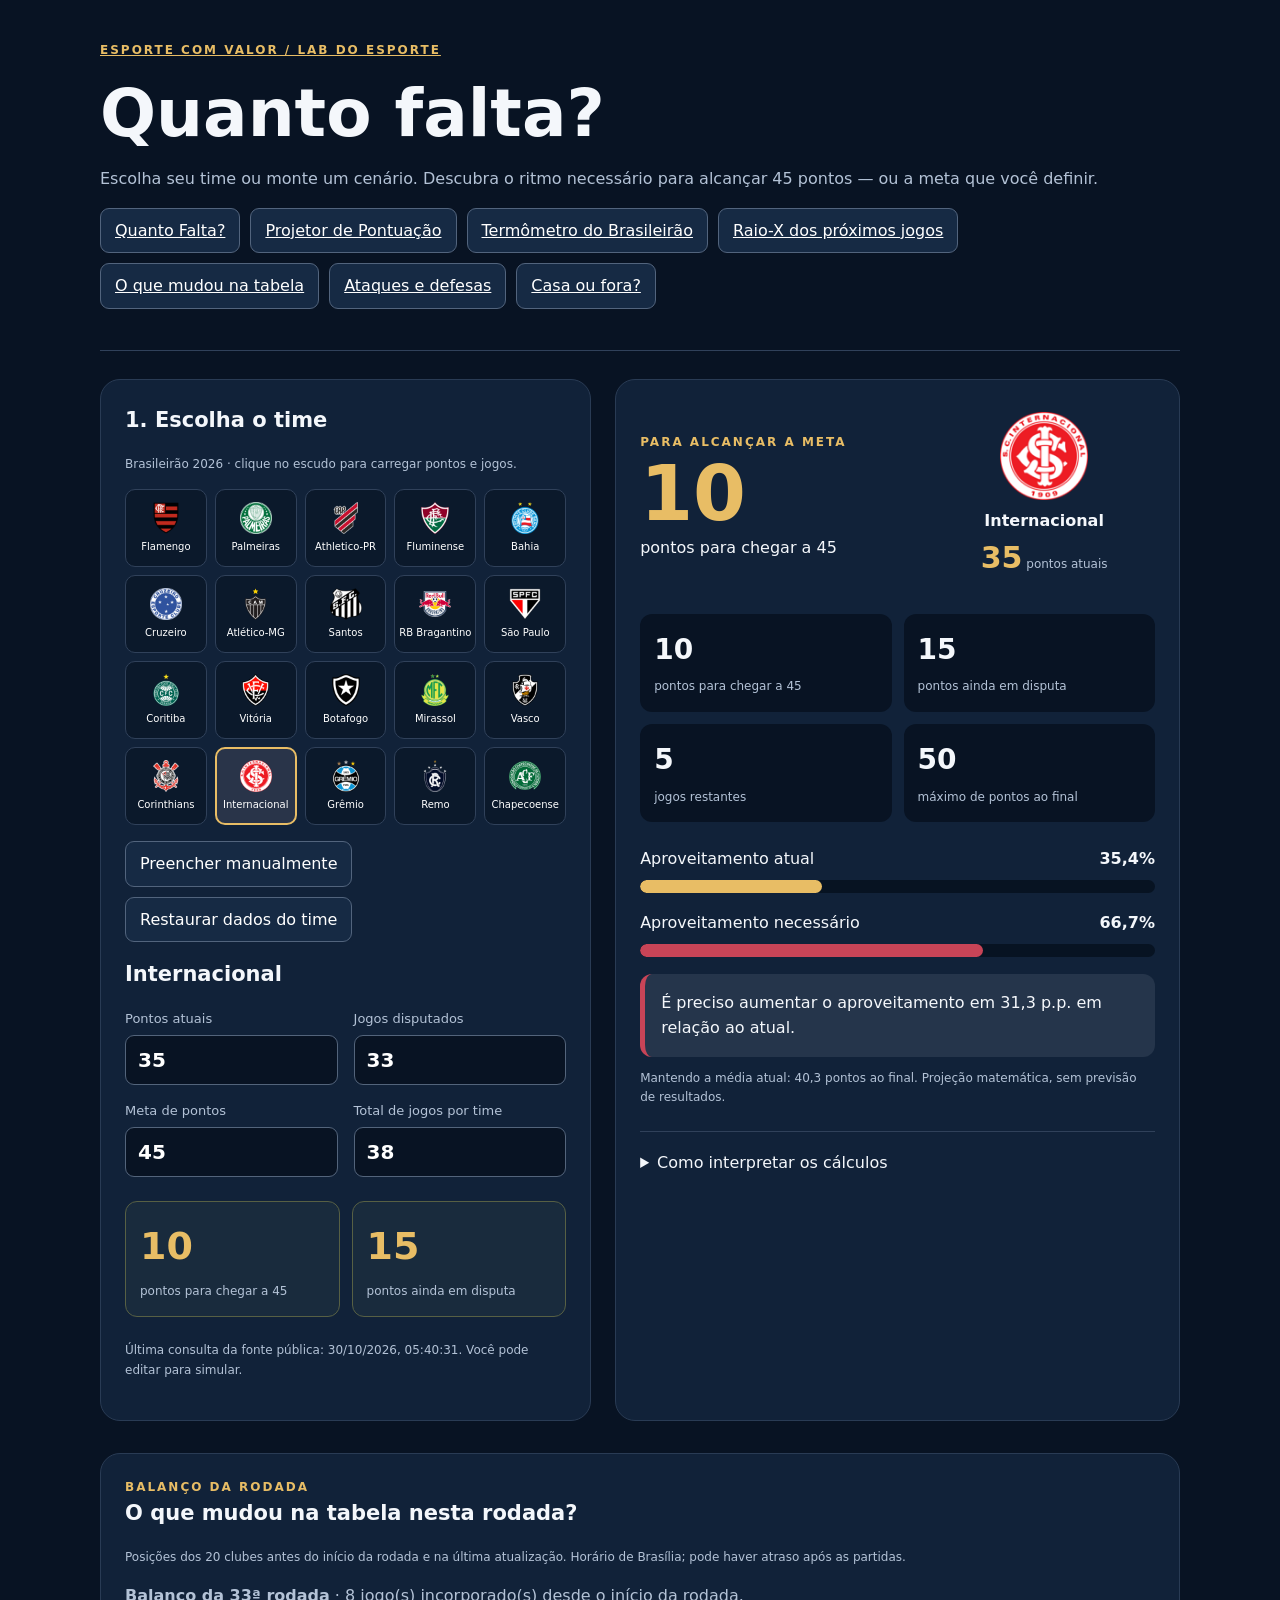
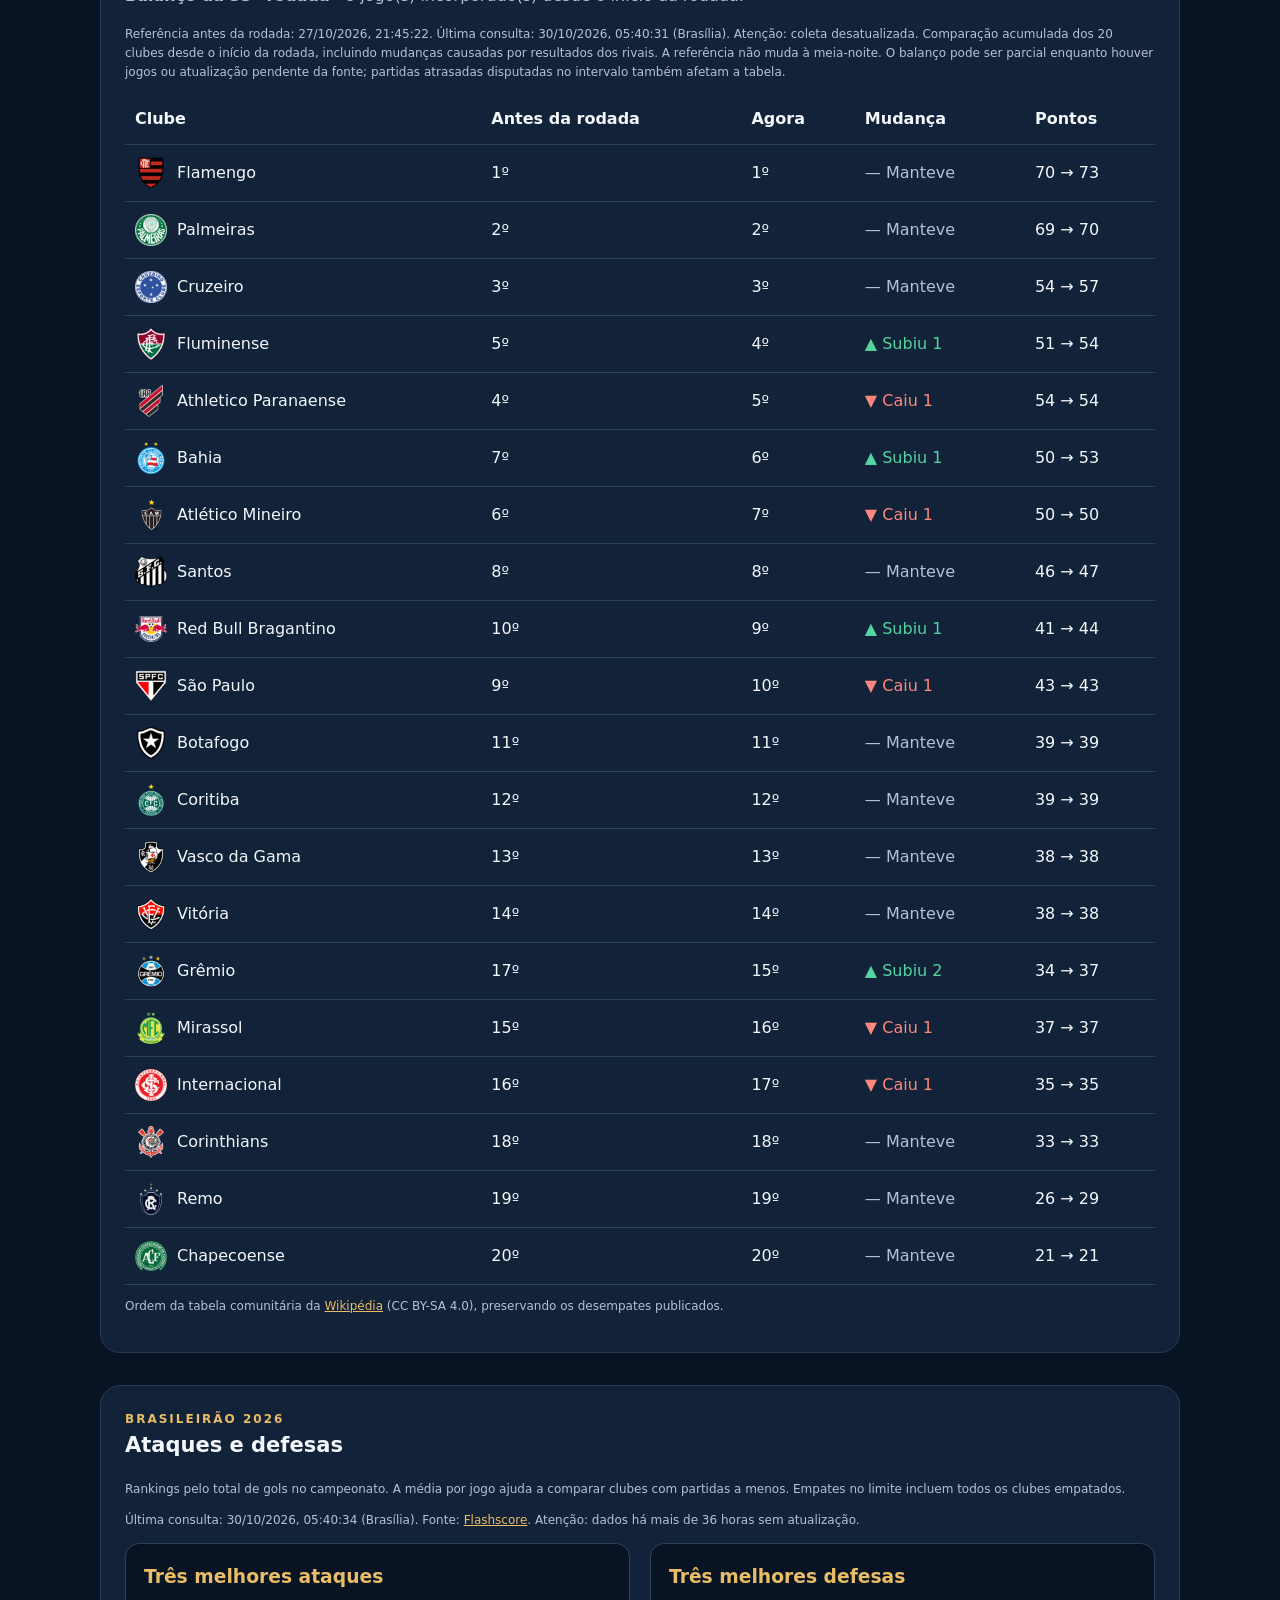
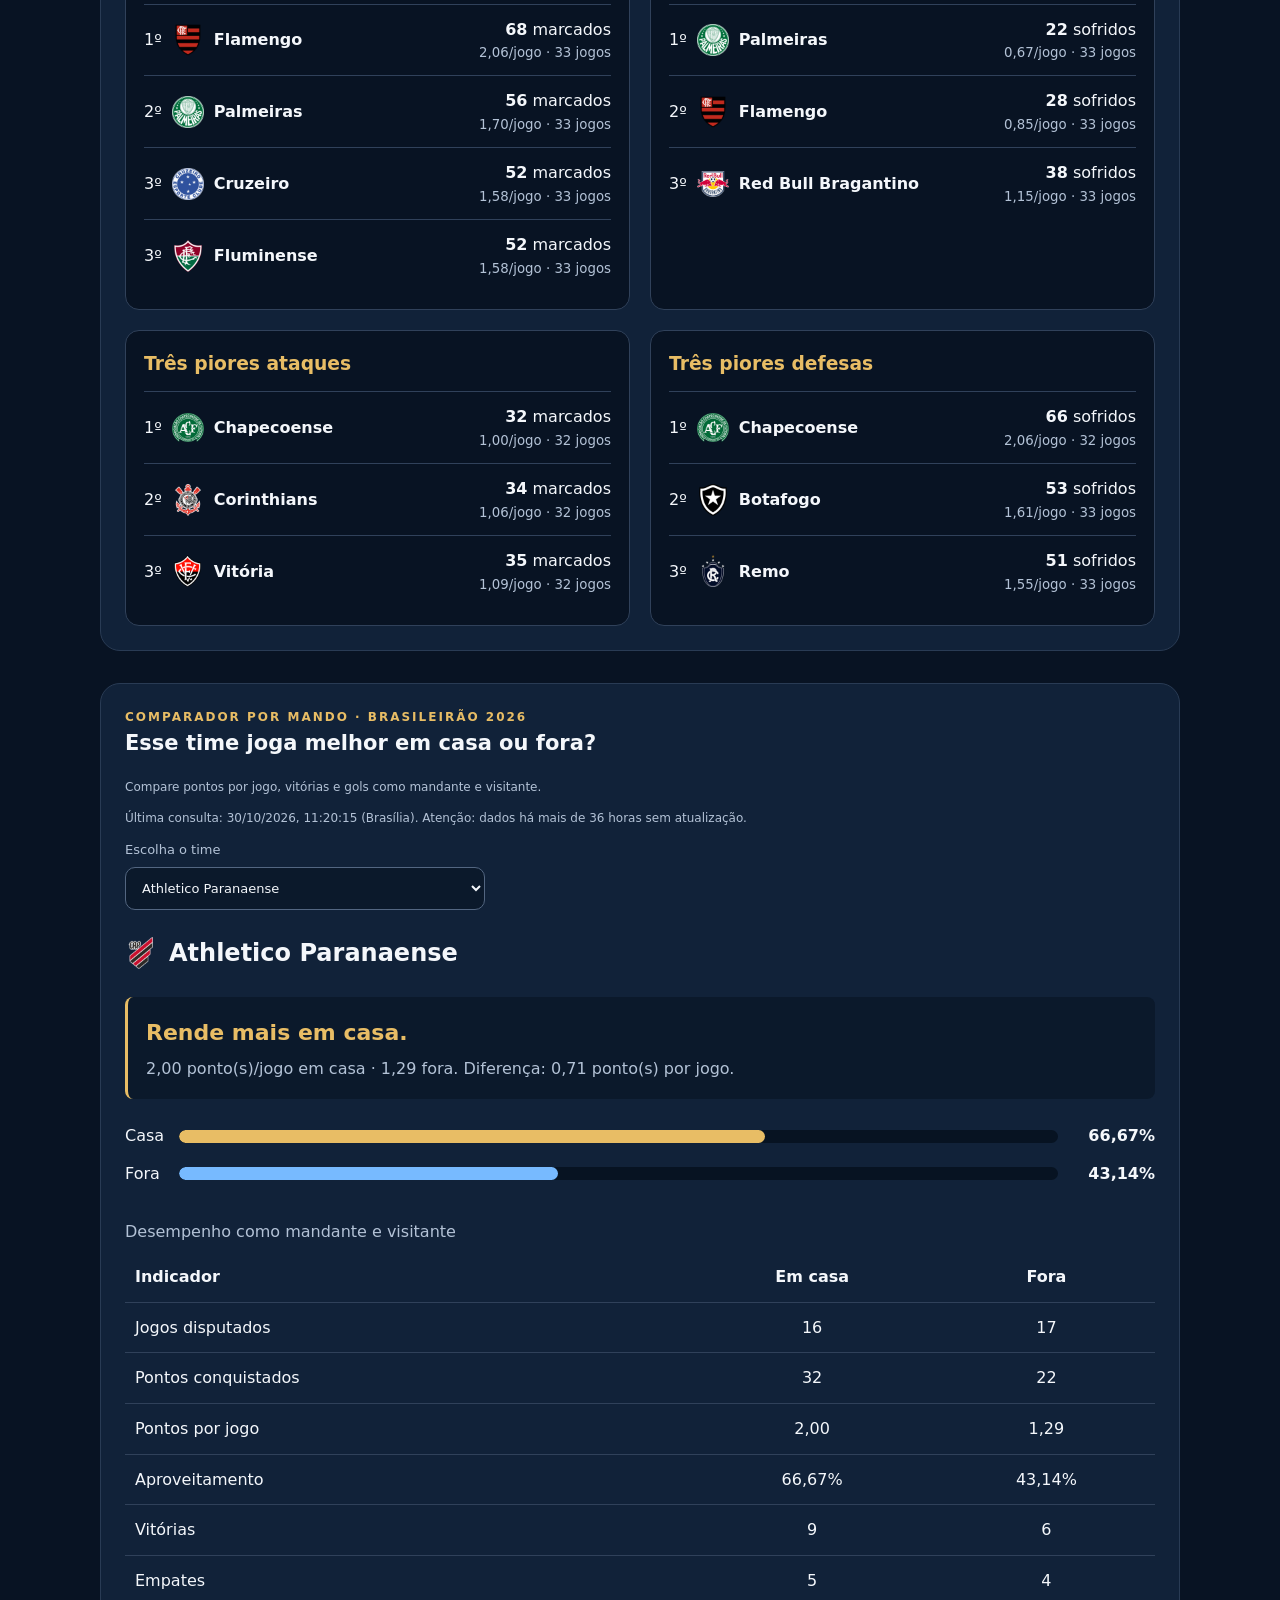
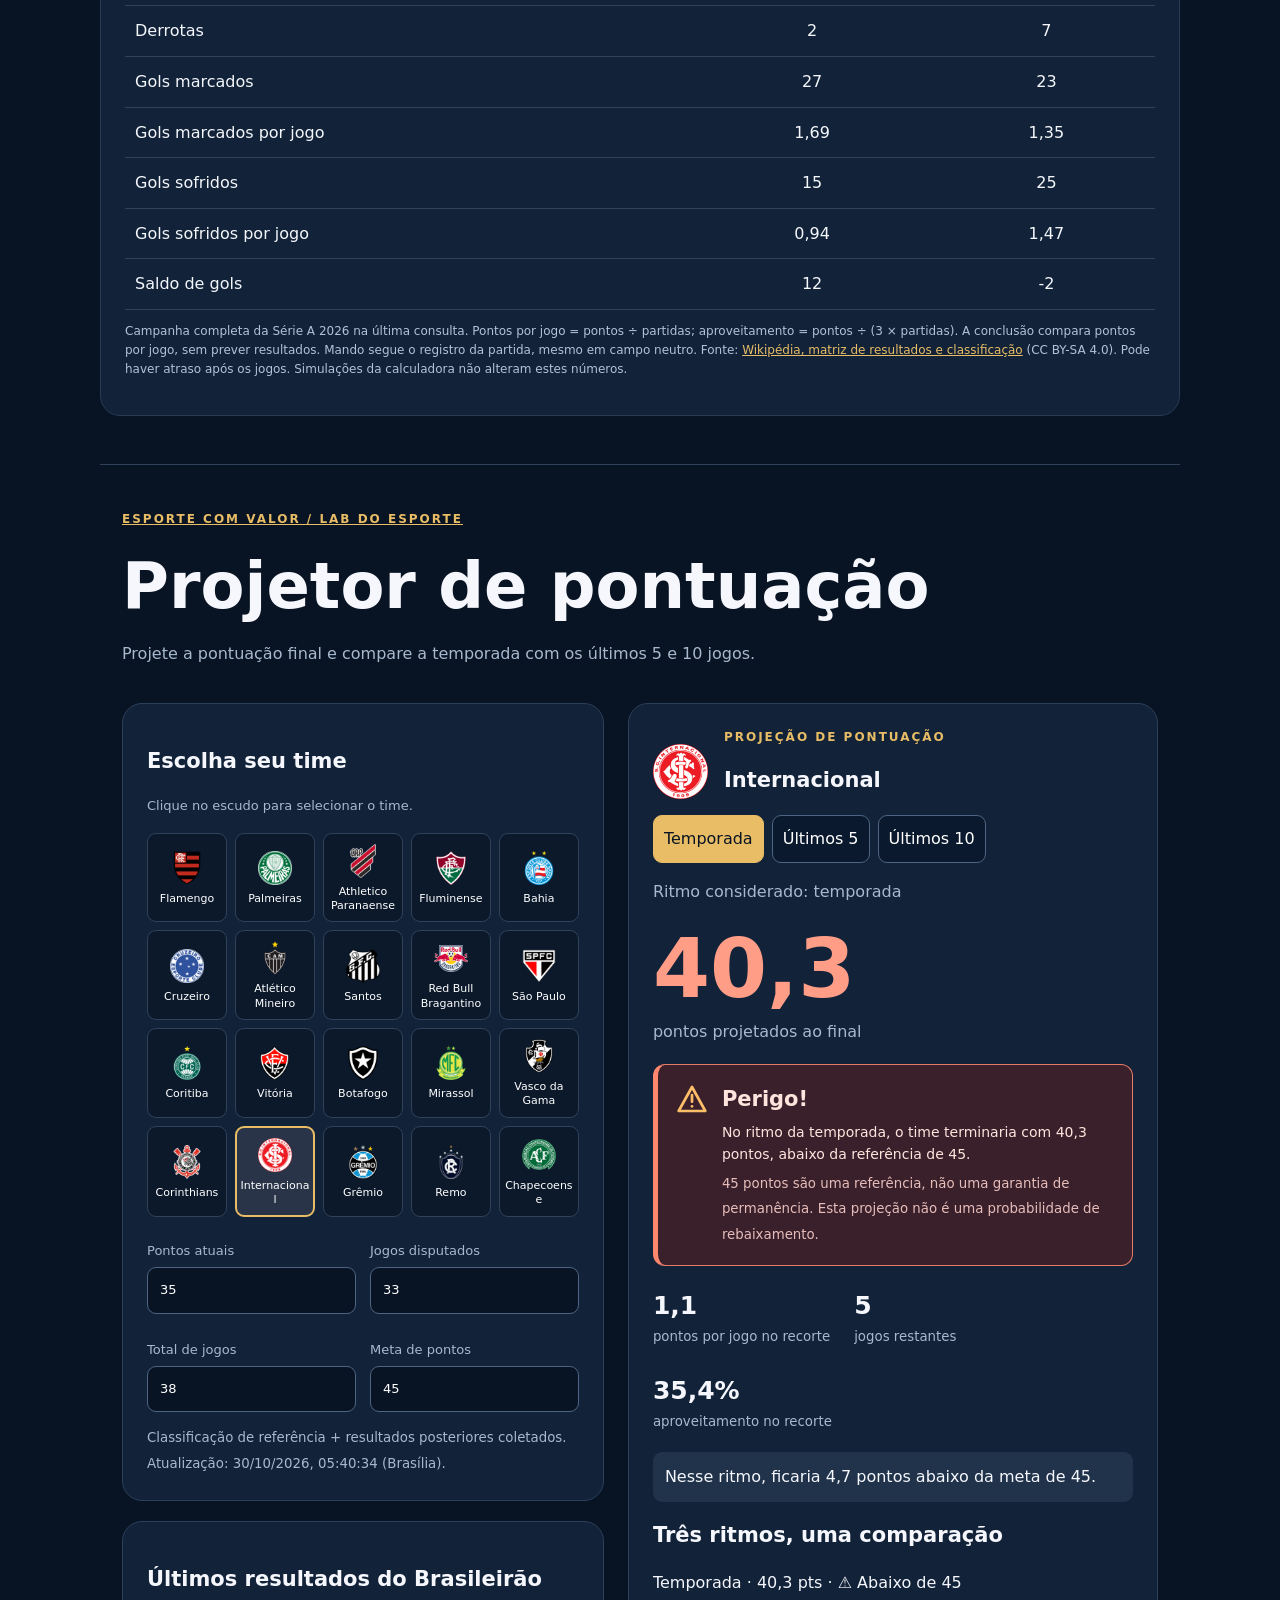
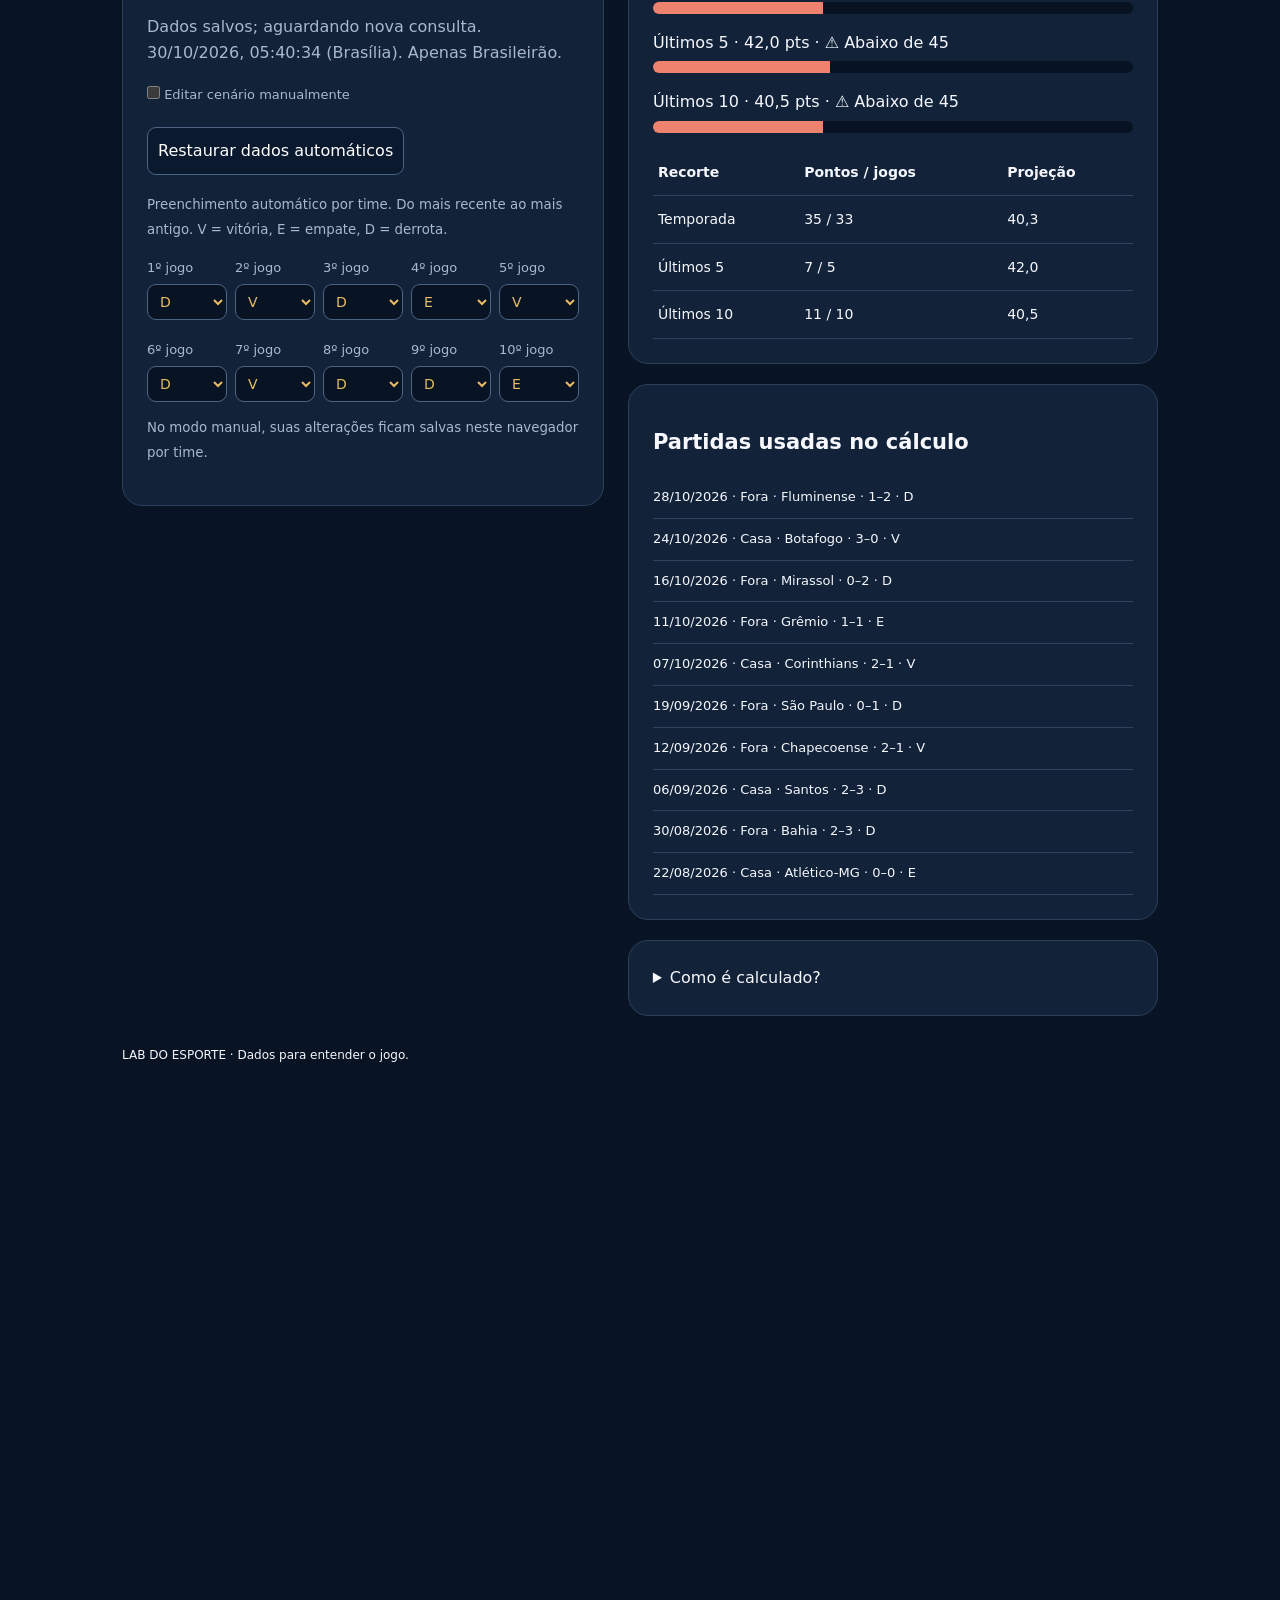
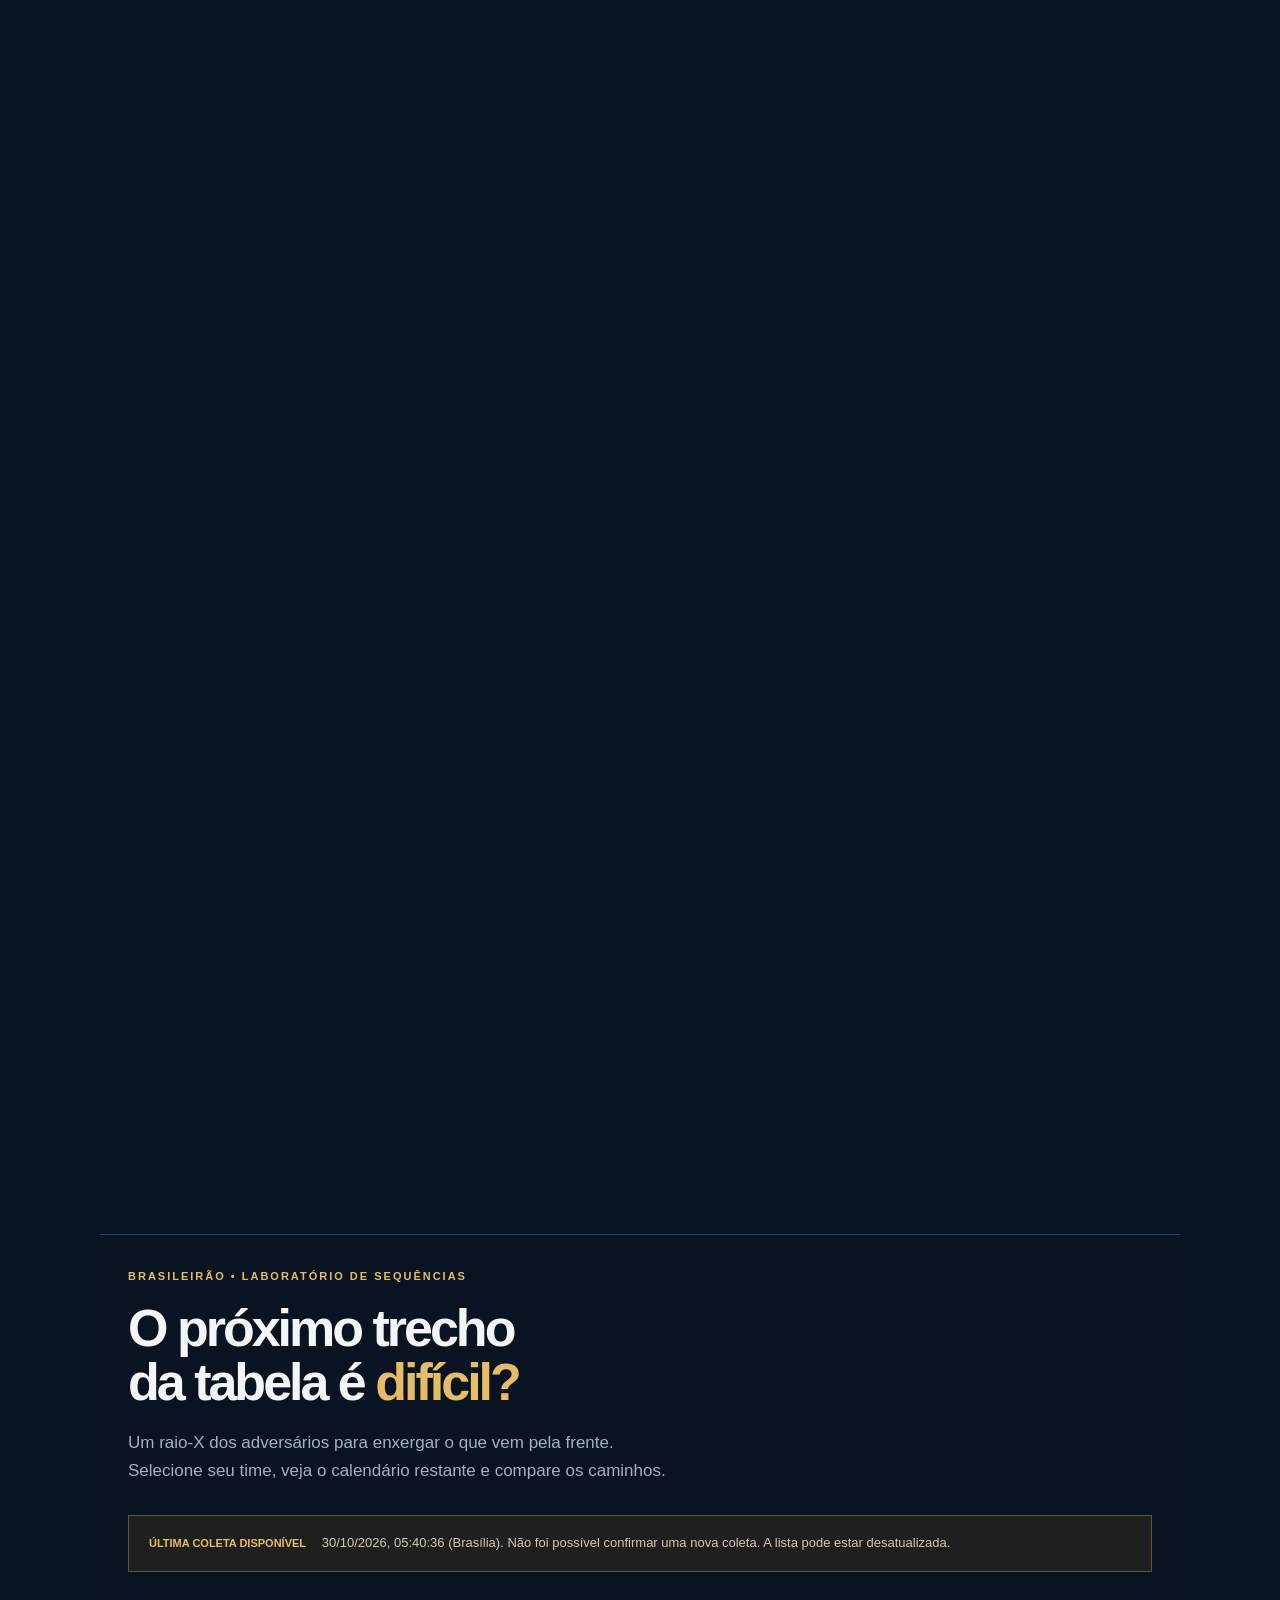
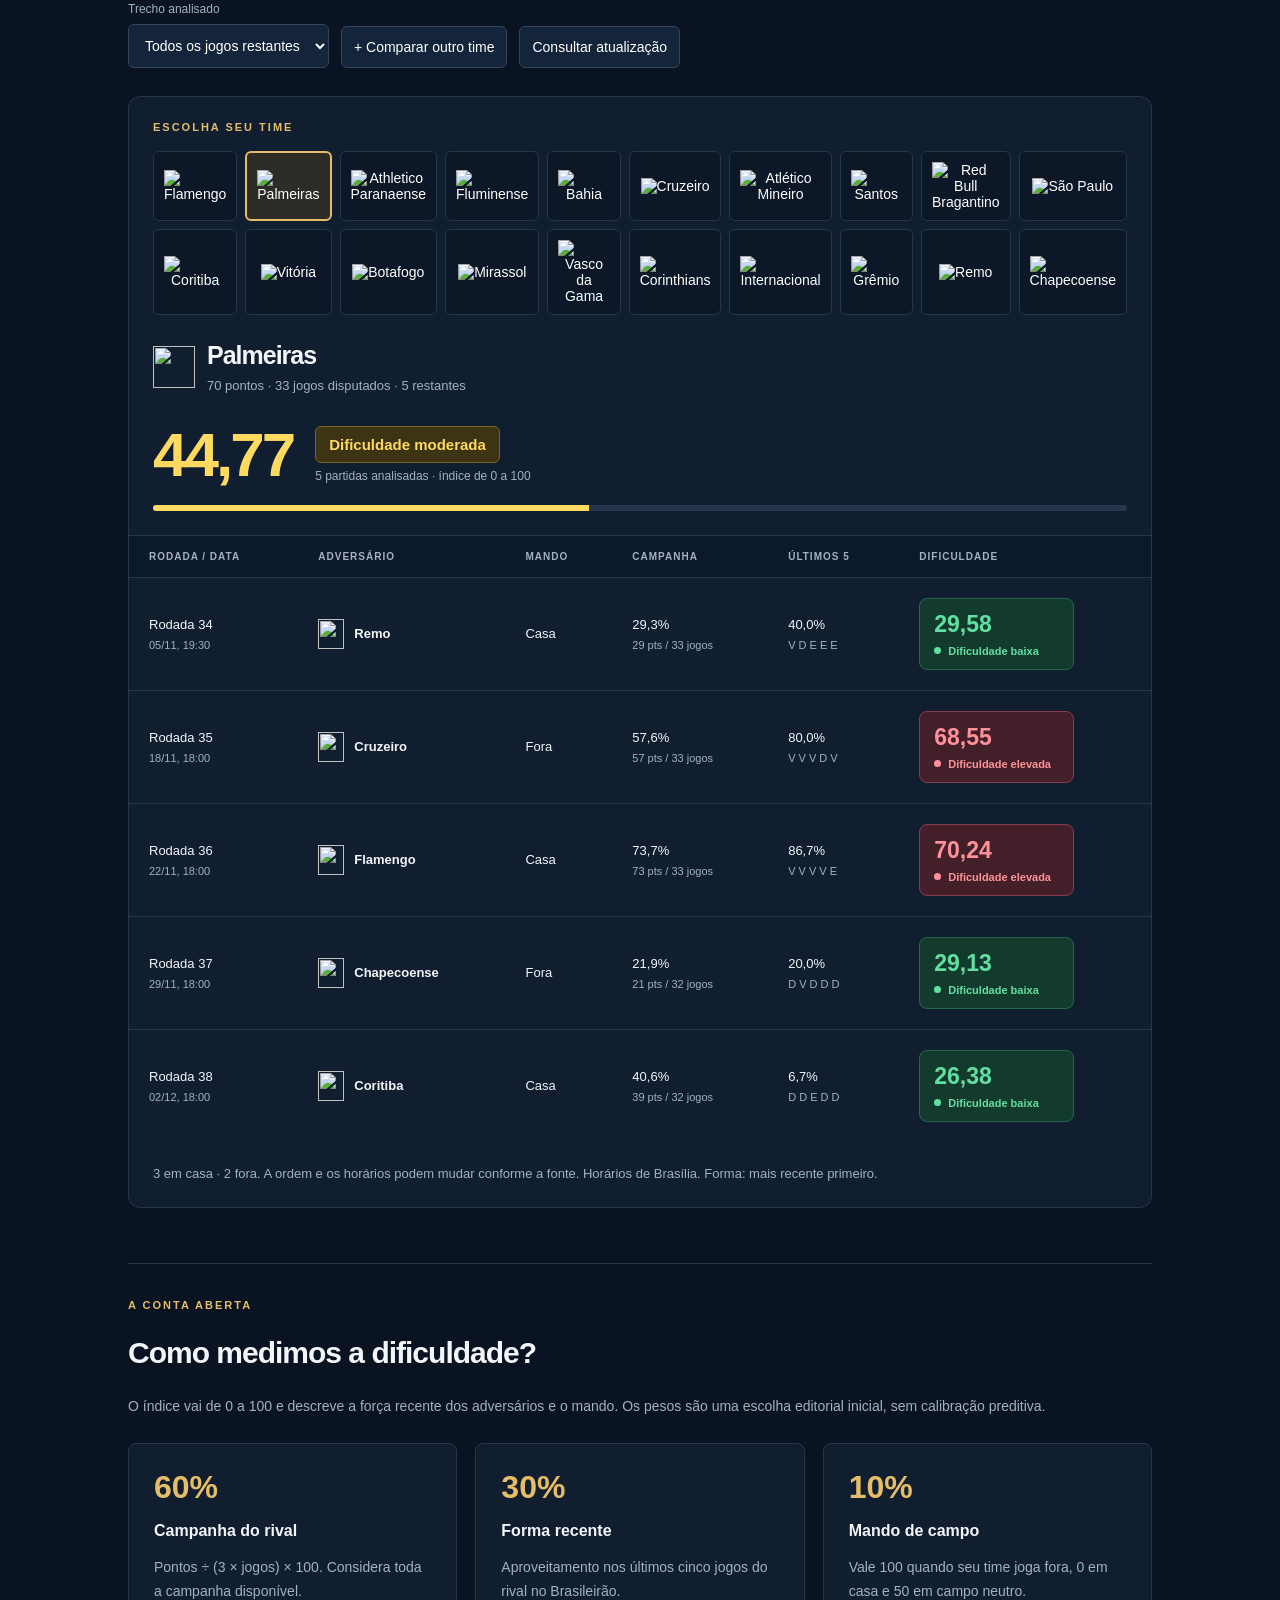
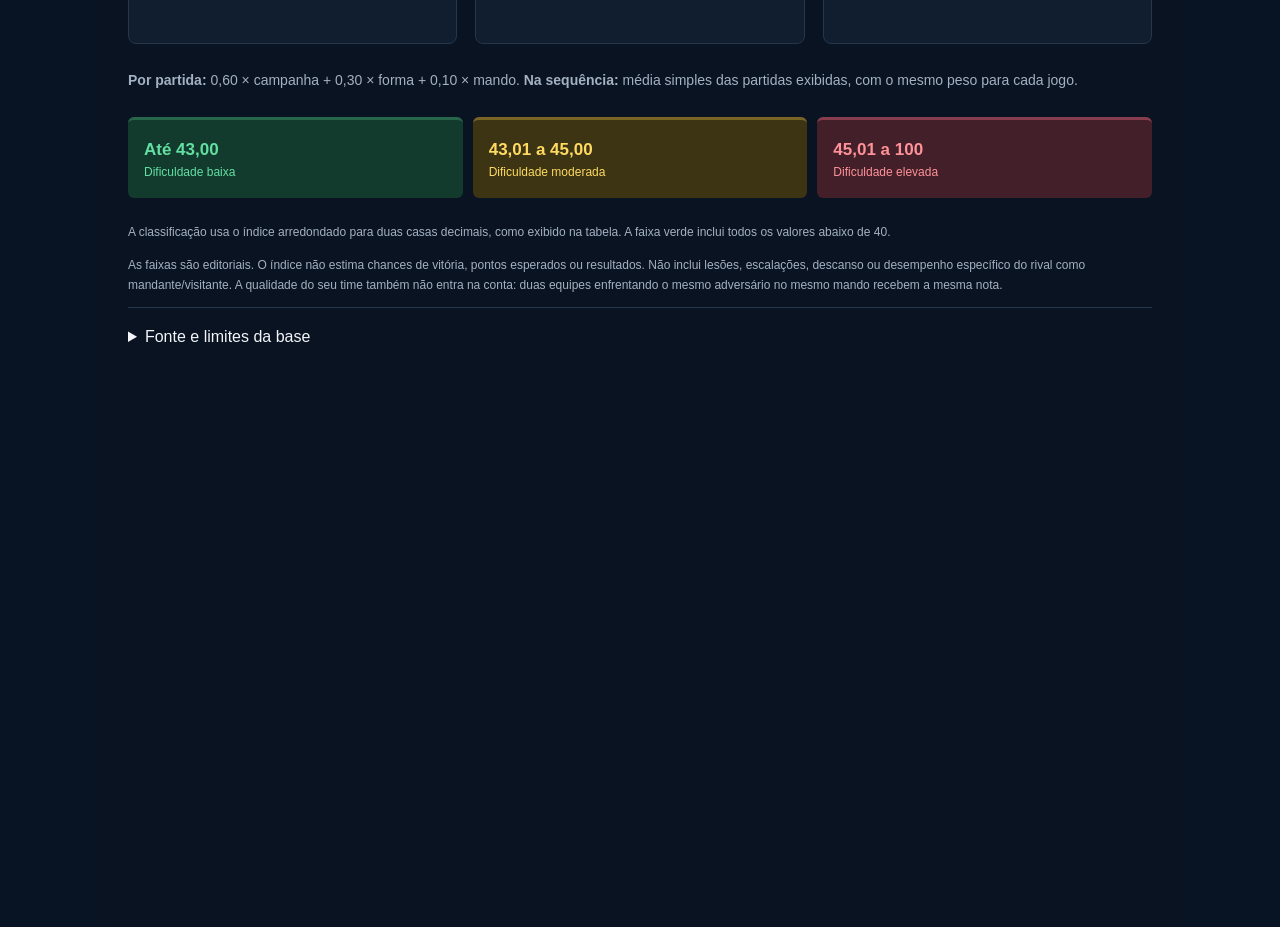
==== commit 2c168847: "Adiciona comparador casa e fora com campanha completa validada" ====
--- a/index.html
+++ b/index.html
@@ -9,7 +9,7 @@
 </script>
 <meta charset="utf-8"><meta name="viewport" content="width=device-width,initial-scale=1"><meta name="description" content="Calcule quantos pontos seu time precisa e compare o aproveitamento atual com o necessário para alcançar sua meta."><title>Quanto falta? · Esporte com Valor</title><style>
 :root{color-scheme:dark;--bg:#081323;--card:#112239;--gold:#e8bd65;--muted:#b3c2d6}*{box-sizing:border-box}body{margin:0;background:var(--bg);color:#f4f7fb;font:16px/1.6 system-ui,sans-serif}main{max-width:1120px;margin:auto;padding:36px 20px}a{color:var(--gold)}header{border-bottom:1px solid #30415a;padding-bottom:25px;margin-bottom:28px}.brand{color:var(--gold);font-weight:800;letter-spacing:2px;font-size:12px}h1{font-size:clamp(36px,7vw,66px);line-height:1.1;margin:16px 0}h2{font-size:21px;margin-top:0}p{color:var(--muted)}.layout{display:grid;grid-template-columns:1fr 1.15fr;gap:24px}.panel{background:var(--card);border:1px solid #293b54;border-radius:20px;padding:24px}.teams{display:grid;grid-template-columns:repeat(5,1fr);gap:8px;margin:15px 0}.team{background:#0b192b;color:#fff;border:1px solid #30415a;border-radius:10px;padding:8px 3px;font-size:10px;cursor:pointer;min-height:78px}.team img{display:block;width:32px;height:32px;object-fit:contain;margin:0 auto 5px}.team[aria-pressed=true]{border:2px solid var(--gold);background:#293449}button{font:inherit;cursor:pointer}button:focus-visible,input:focus-visible{outline:3px solid var(--gold);outline-offset:3px}.actions{display:flex;gap:10px;flex-wrap:wrap;margin:16px 0}.action{border:1px solid #52647d;border-radius:9px;background:#162a44;color:white;padding:9px 14px}.fields{display:grid;grid-template-columns:1fr 1fr;gap:16px}label{font-size:13px;color:var(--muted)}input{display:block;width:100%;margin-top:5px;padding:12px;background:#081323;border:1px solid #53647b;border-radius:9px;color:white;font:600 20px system-ui}.result-head{display:grid;grid-template-columns:minmax(0,1fr) minmax(120px,.8fr);gap:16px;align-items:center}.selected-team{text-align:center;padding:8px}.selected-team img{display:block;width:88px;height:88px;object-fit:contain;margin:0 auto 8px}.selected-team img[hidden]{display:none}.selected-team>strong{display:block;font-size:16px}.selected-team #resultCurrentPoints{font-size:30px;color:var(--gold)}.selected-team span{color:var(--muted);font-size:12px}.selected-team #resultScenario{display:block}.big{font-size:76px;font-weight:850;line-height:1.1;color:var(--gold)}.stats{display:grid;grid-template-columns:1fr 1fr;gap:12px;margin:24px 0}.stat{padding:14px;border-radius:12px;background:#081323}.stat strong{font-size:28px;display:block}.points-summary .stat{border:1px solid #576044;background:#192b3d}.points-summary strong{color:var(--gold);font-size:38px}.points-summary span{font-size:13px}.stat span{font-size:12px;color:var(--muted)}.track{height:13px;background:#071322;border-radius:20px;margin:8px 0 17px;overflow:hidden}.bar{height:100%;border-radius:20px}.row{display:flex;justify-content:space-between;gap:12px}.status{padding:16px;border-radius:12px;border-left:5px solid var(--gold);background:#25354b}.small{font-size:12px}.error{color:#ffb8bb}details{margin-top:24px;border-top:1px solid #30415a;padding-top:18px}footer{padding-top:30px}.hidden{display:none}@media(max-width:760px){.layout{grid-template-columns:1fr}.panel{padding:18px}.big{font-size:64px}}@media(prefers-reduced-motion:no-preference){.bar{transition:width .25s}}
-</style><link rel="stylesheet" href="./panorama.css"></head><body><main><header id="quanto-falta"><a class="brand" href="https://esportecomvalor.wordpress.com/">ESPORTE COM VALOR / LAB DO ESPORTE</a><h1>Quanto falta?</h1><p>Escolha seu time ou monte um cenário. Descubra o ritmo necessário para alcançar 45 pontos — ou a meta que você definir.</p><nav class="actions" aria-label="Ferramentas do Lab do Esporte"><a class="action" href="#quanto-falta">Quanto Falta?</a><a class="action" href="#projetor">Projetor de Pontuação</a><a class="action" href="#termometro">Termômetro do Brasileirão</a><a class="action" href="#raio-x">Raio-X dos próximos jogos</a><a class="action" href="#mudancas">O que mudou na tabela</a><a class="action" href="#rankings-gols">Ataques e defesas</a></nav></header><div class="layout"><section class="panel"><h2>1. Escolha o time</h2><p class="small">Brasileirão 2026 · clique no escudo para carregar pontos e jogos.</p><div class="teams" id="teams"></div><div class="actions"><button type="button" class="action" id="manual">Preencher manualmente</button><button type="button" class="action" id="reset">Restaurar dados do time</button></div><h2 id="selection">Cenário manual</h2><form id="form"><div class="fields"><label>Pontos atuais<input id="points" type="number" min="0" step="1" required value="32"></label><label>Jogos disputados<input id="played" type="number" min="0" step="1" required value="31"></label><label>Meta de pontos<input id="target" type="number" min="1" step="1" required value="45"></label><label>Total de jogos por time<input id="total" type="number" min="1" max="1000" step="1" required value="38"></label></div><div class="stats points-summary" aria-live="polite" aria-label="Resumo de pontos"><div class="stat"><strong id="neededPoints">—</strong><span id="neededLabel">pontos para chegar a 45</span></div><div class="stat"><strong id="availablePoints">—</strong><span>pontos ainda em disputa</span></div></div></form><p id="origin" class="small"></p><p id="error" role="alert" class="error"></p></section><section class="panel" aria-label="Resultado"><div id="results" aria-live="polite"><div class="result-head"><div><div class="brand" id="resultTitle">PARA ALCANÇAR A META</div><div class="big" id="missing">—</div><div id="remaining">pontos necessários</div></div><div class="selected-team"><img id="resultBadge" alt="" width="88" height="88"><strong id="resultTeamName"></strong><div><strong id="resultCurrentPoints">—</strong><span> pontos atuais</span></div><span class="small" id="resultScenario"></span></div></div><div class="stats"><div class="stat"><strong id="neededPointsResult">—</strong><span id="neededLabelResult">pontos para chegar a 45</span></div><div class="stat"><strong id="availablePointsResult">—</strong><span>pontos ainda em disputa</span></div><div class="stat"><strong id="games">—</strong><span>jogos restantes</span></div><div class="stat"><strong id="max">—</strong><span>máximo de pontos ao final</span></div></div><div class="row"><span>Aproveitamento atual</span><strong id="current">—</strong></div><div class="track"><div id="currentBar" class="bar" style="background:#e8bd65"></div></div><div class="row"><span>Aproveitamento necessário</span><strong id="required">—</strong></div><div class="track"><div id="requiredBar" class="bar"></div></div><div id="status" class="status"></div><p id="projection" class="small"></p><details><summary>Como interpretar os cálculos</summary><p class="small">Atual = pontos ÷ (3 × jogos disputados). Necessário = pontos que faltam ÷ (3 × jogos restantes). A diferença é expressa em pontos percentuais (p.p.).</p><p class="small">Vermelho claro: aumento de até 5 p.p.; tons mais escuros: acima de 5, 10 e 20 p.p. Verde: o ritmo necessário não supera o atual. As cores comparam ritmos e não representam probabilidade de rebaixamento.</p><p class="small">A projeção mantém a média de pontos por jogo e pode resultar em número fracionário. Não prevê resultados. Os 45 pontos são uma referência, sem garantia de permanência. Os cálculos consideram três pontos por vitória e não contemplam punições ou bonificações.</p></details></div></section></div><section class="panel panorama" id="mudancas"><div class="brand">BALANÇO DA RODADA</div><h2>O que mudou na tabela nesta rodada?</h2><p class="small">Posições dos 20 clubes antes do início da rodada e na última atualização. Horário de Brasília; pode haver atraso após as partidas.</p><div id="day-content" aria-live="polite">Carregando comparação…</div></section><section class="panel panorama" id="rankings-gols"><div class="brand">BRASILEIRÃO 2026</div><h2>Ataques e defesas</h2><p class="small">Rankings pelo total de gols no campeonato. A média por jogo ajuda a comparar clubes com partidas a menos. Empates no limite incluem todos os clubes empatados.</p><div id="goal-content" aria-live="polite">Carregando rankings…</div></section><section id="projetor" aria-label="Projetor de pontuação" style="scroll-margin-top:20px;margin-top:48px;border-top:1px solid #30415a"><iframe id="projectorFrame" title="Projetor de pontuação — últimos 5 e 10 jogos do Brasileirão" src="./projetor.html" loading="lazy" style="width:100%;border:0;min-height:800px;height:2200px;display:block;color-scheme:dark"></iframe></section><section id="raio-x" aria-label="Raio-X dos próximos jogos" style="scroll-margin-top:20px;margin-top:48px;border-top:1px solid #30415a"><iframe id="raioxFrame" title="Raio-X dos próximos jogos — dificuldade da sequência" src="./raio-x.html" loading="lazy" style="width:100%;border:0;min-height:900px;height:2400px;display:block;color-scheme:dark"></iframe></section><section id="termometro" style="scroll-margin-top:20px;margin-top:48px;border-top:1px solid #30415a"><iframe id="thermoFrame" title="Termômetro do Brasileirão" src="./termometro.html?v=20261017-titulo" loading="lazy" style="width:100%;border:0;height:2600px;display:block;color-scheme:dark"></iframe></section><footer><p class="small"><span id="dataStatus">Classificação de referência: 17/10/2026, 00h45</span>, conforme <a href="https://classificacaogeral.com.br/campeonato-brasileiro-serie-a/2026" target="_blank" rel="noopener noreferrer">Classificação Geral</a>. <span id="dataMode">Cadastro inicial. Aguardando primeira consulta automática.</span> Alterações nos campos são simulações e não modificam a classificação publicada.</p><p class="small">Escudos fornecidos por API-Sports, incorporados à página para evitar falhas de carregamento externo. Pertencem aos respectivos clubes.</p><p class="small">Tabela adaptada da Wikipédia, por seus colaboradores, sob <a href="https://creativecommons.org/licenses/by-sa/4.0/">CC BY-SA 4.0</a>. Foram extraídos e normalizados pontos e jogos. <a href="https://pt.wikipedia.org/w/index.php?title=Campeonato_Brasileiro_de_Futebol_de_2026_-_S%C3%A9rie_A&amp;action=history">Histórico e autoria</a>. A licença da tabela não se aplica aos escudos nem ao código da calculadora.</p></footer></main><script>
+</style><link rel="stylesheet" href="./panorama.css"></head><body><main><header id="quanto-falta"><a class="brand" href="https://esportecomvalor.wordpress.com/">ESPORTE COM VALOR / LAB DO ESPORTE</a><h1>Quanto falta?</h1><p>Escolha seu time ou monte um cenário. Descubra o ritmo necessário para alcançar 45 pontos — ou a meta que você definir.</p><nav class="actions" aria-label="Ferramentas do Lab do Esporte"><a class="action" href="#quanto-falta">Quanto Falta?</a><a class="action" href="#projetor">Projetor de Pontuação</a><a class="action" href="#termometro">Termômetro do Brasileirão</a><a class="action" href="#raio-x">Raio-X dos próximos jogos</a><a class="action" href="#mudancas">O que mudou na tabela</a><a class="action" href="#rankings-gols">Ataques e defesas</a><a class="action" href="#casa-fora">Casa ou fora?</a></nav></header><div class="layout"><section class="panel"><h2>1. Escolha o time</h2><p class="small">Brasileirão 2026 · clique no escudo para carregar pontos e jogos.</p><div class="teams" id="teams"></div><div class="actions"><button type="button" class="action" id="manual">Preencher manualmente</button><button type="button" class="action" id="reset">Restaurar dados do time</button></div><h2 id="selection">Cenário manual</h2><form id="form"><div class="fields"><label>Pontos atuais<input id="points" type="number" min="0" step="1" required value="32"></label><label>Jogos disputados<input id="played" type="number" min="0" step="1" required value="31"></label><label>Meta de pontos<input id="target" type="number" min="1" step="1" required value="45"></label><label>Total de jogos por time<input id="total" type="number" min="1" max="1000" step="1" required value="38"></label></div><div class="stats points-summary" aria-live="polite" aria-label="Resumo de pontos"><div class="stat"><strong id="neededPoints">—</strong><span id="neededLabel">pontos para chegar a 45</span></div><div class="stat"><strong id="availablePoints">—</strong><span>pontos ainda em disputa</span></div></div></form><p id="origin" class="small"></p><p id="error" role="alert" class="error"></p></section><section class="panel" aria-label="Resultado"><div id="results" aria-live="polite"><div class="result-head"><div><div class="brand" id="resultTitle">PARA ALCANÇAR A META</div><div class="big" id="missing">—</div><div id="remaining">pontos necessários</div></div><div class="selected-team"><img id="resultBadge" alt="" width="88" height="88"><strong id="resultTeamName"></strong><div><strong id="resultCurrentPoints">—</strong><span> pontos atuais</span></div><span class="small" id="resultScenario"></span></div></div><div class="stats"><div class="stat"><strong id="neededPointsResult">—</strong><span id="neededLabelResult">pontos para chegar a 45</span></div><div class="stat"><strong id="availablePointsResult">—</strong><span>pontos ainda em disputa</span></div><div class="stat"><strong id="games">—</strong><span>jogos restantes</span></div><div class="stat"><strong id="max">—</strong><span>máximo de pontos ao final</span></div></div><div class="row"><span>Aproveitamento atual</span><strong id="current">—</strong></div><div class="track"><div id="currentBar" class="bar" style="background:#e8bd65"></div></div><div class="row"><span>Aproveitamento necessário</span><strong id="required">—</strong></div><div class="track"><div id="requiredBar" class="bar"></div></div><div id="status" class="status"></div><p id="projection" class="small"></p><details><summary>Como interpretar os cálculos</summary><p class="small">Atual = pontos ÷ (3 × jogos disputados). Necessário = pontos que faltam ÷ (3 × jogos restantes). A diferença é expressa em pontos percentuais (p.p.).</p><p class="small">Vermelho claro: aumento de até 5 p.p.; tons mais escuros: acima de 5, 10 e 20 p.p. Verde: o ritmo necessário não supera o atual. As cores comparam ritmos e não representam probabilidade de rebaixamento.</p><p class="small">A projeção mantém a média de pontos por jogo e pode resultar em número fracionário. Não prevê resultados. Os 45 pontos são uma referência, sem garantia de permanência. Os cálculos consideram três pontos por vitória e não contemplam punições ou bonificações.</p></details></div></section></div><section class="panel panorama" id="mudancas"><div class="brand">BALANÇO DA RODADA</div><h2>O que mudou na tabela nesta rodada?</h2><p class="small">Posições dos 20 clubes antes do início da rodada e na última atualização. Horário de Brasília; pode haver atraso após as partidas.</p><div id="day-content" aria-live="polite">Carregando comparação…</div></section><section class="panel panorama" id="rankings-gols"><div class="brand">BRASILEIRÃO 2026</div><h2>Ataques e defesas</h2><p class="small">Rankings pelo total de gols no campeonato. A média por jogo ajuda a comparar clubes com partidas a menos. Empates no limite incluem todos os clubes empatados.</p><div id="goal-content" aria-live="polite">Carregando rankings…</div></section><section class="panel panorama" id="casa-fora"><div class="brand">COMPARADOR POR MANDO · BRASILEIRÃO 2026</div><h2>Esse time joga melhor em casa ou fora?</h2><p class="small">Compare pontos por jogo, vitórias e gols como mandante e visitante.</p><div id="mando-content">Carregando comparação por mando…</div></section><section id="projetor" aria-label="Projetor de pontuação" style="scroll-margin-top:20px;margin-top:48px;border-top:1px solid #30415a"><iframe id="projectorFrame" title="Projetor de pontuação — últimos 5 e 10 jogos do Brasileirão" src="./projetor.html" loading="lazy" style="width:100%;border:0;min-height:800px;height:2200px;display:block;color-scheme:dark"></iframe></section><section id="raio-x" aria-label="Raio-X dos próximos jogos" style="scroll-margin-top:20px;margin-top:48px;border-top:1px solid #30415a"><iframe id="raioxFrame" title="Raio-X dos próximos jogos — dificuldade da sequência" src="./raio-x.html" loading="lazy" style="width:100%;border:0;min-height:900px;height:2400px;display:block;color-scheme:dark"></iframe></section><section id="termometro" style="scroll-margin-top:20px;margin-top:48px;border-top:1px solid #30415a"><iframe id="thermoFrame" title="Termômetro do Brasileirão" src="./termometro.html?v=20261017-titulo" loading="lazy" style="width:100%;border:0;height:2600px;display:block;color-scheme:dark"></iframe></section><footer><p class="small"><span id="dataStatus">Classificação de referência: 17/10/2026, 00h45</span>, conforme <a href="https://classificacaogeral.com.br/campeonato-brasileiro-serie-a/2026" target="_blank" rel="noopener noreferrer">Classificação Geral</a>. <span id="dataMode">Cadastro inicial. Aguardando primeira consulta automática.</span> Alterações nos campos são simulações e não modificam a classificação publicada.</p><p class="small">Escudos fornecidos por API-Sports, incorporados à página para evitar falhas de carregamento externo. Pertencem aos respectivos clubes.</p><p class="small">Tabela adaptada da Wikipédia, por seus colaboradores, sob <a href="https://creativecommons.org/licenses/by-sa/4.0/">CC BY-SA 4.0</a>. Foram extraídos e normalizados pontos e jogos. <a href="https://pt.wikipedia.org/w/index.php?title=Campeonato_Brasileiro_de_Futebol_de_2026_-_S%C3%A9rie_A&amp;action=history">Histórico e autoria</a>. A licença da tabela não se aplica aos escudos nem ao código da calculadora.</p></footer></main><script>
 const badges={"118":"[data-uri]","119":"[data-uri]","120":"[data-uri]","121":"[data-uri]","124":"[data-uri]","126":"[data-uri]","127":"[data-uri]","128":"[data-uri]","130":"[data-uri]","131":"[data-uri]","132":"[data-uri]","133":"[data-uri]","134":"[data-uri]","135":"[data-uri]","136":"[data-uri]","147":"[data-uri]","794":"[data-uri]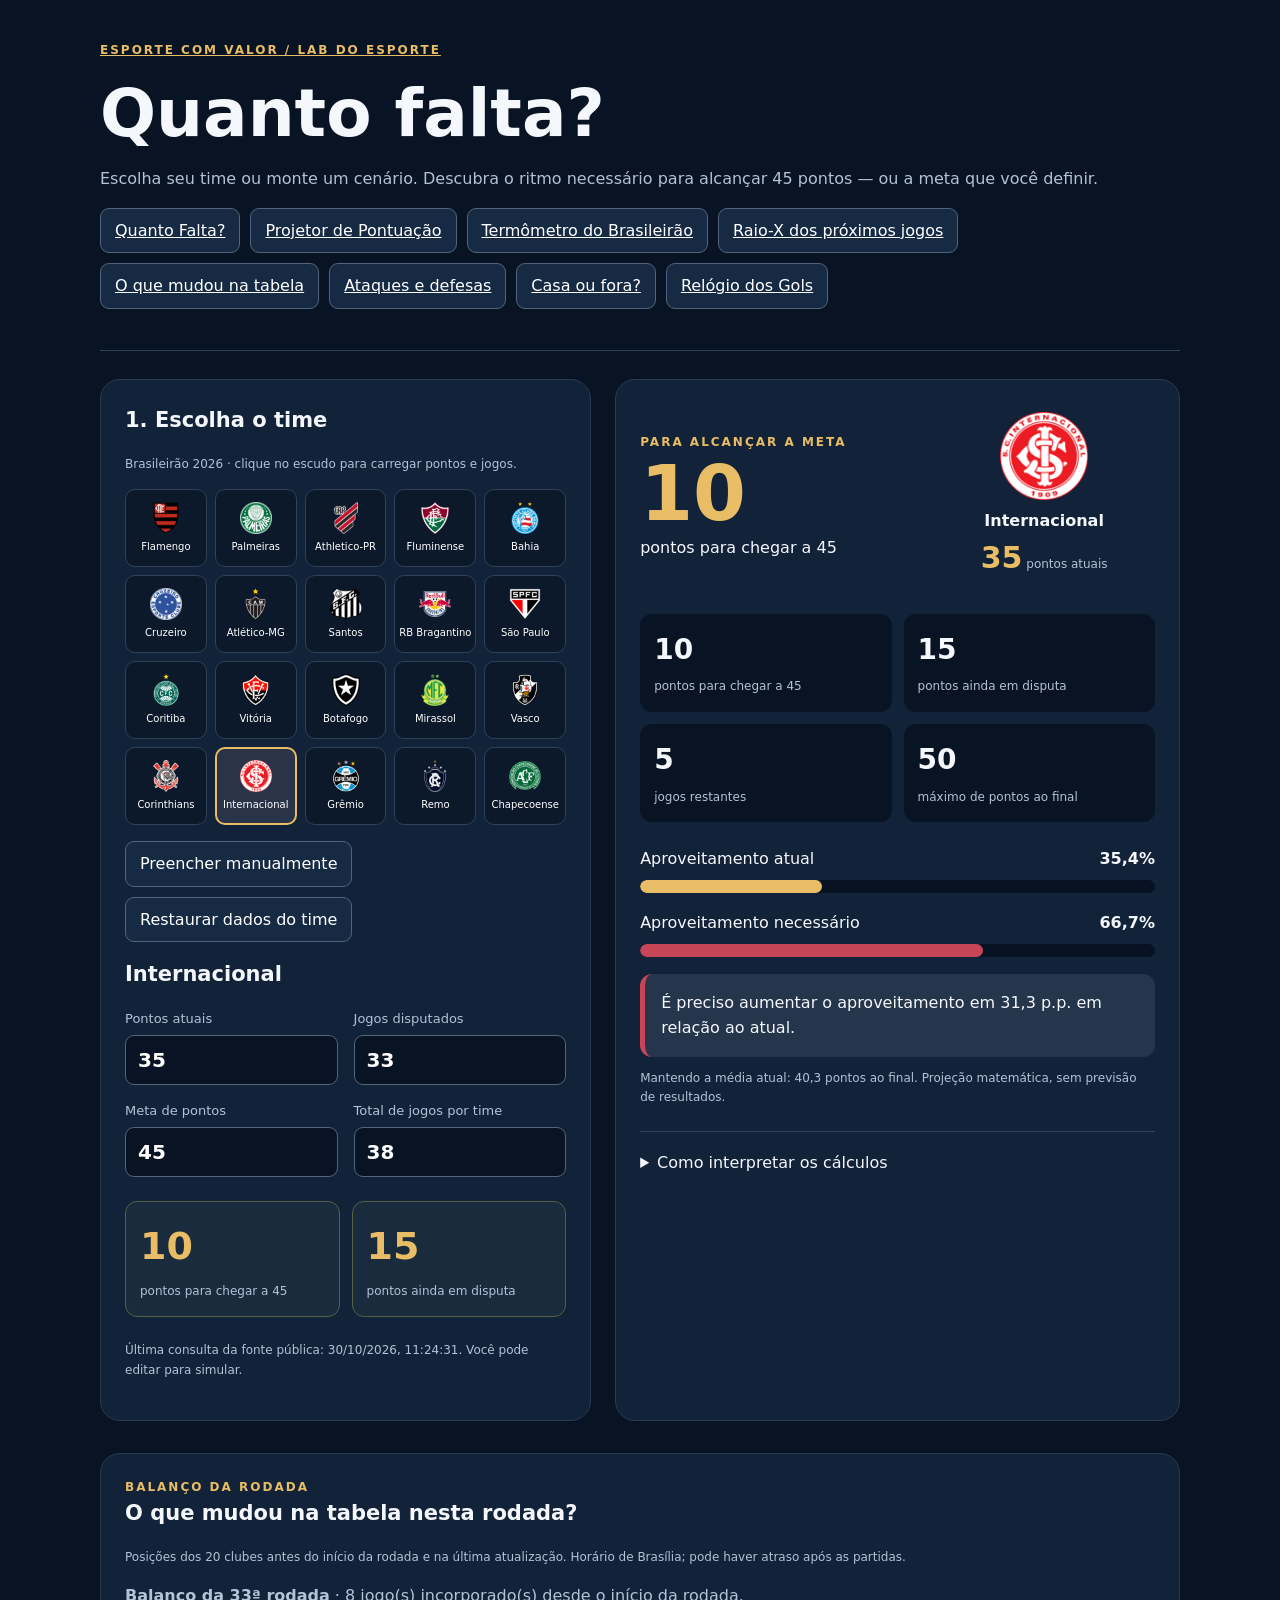
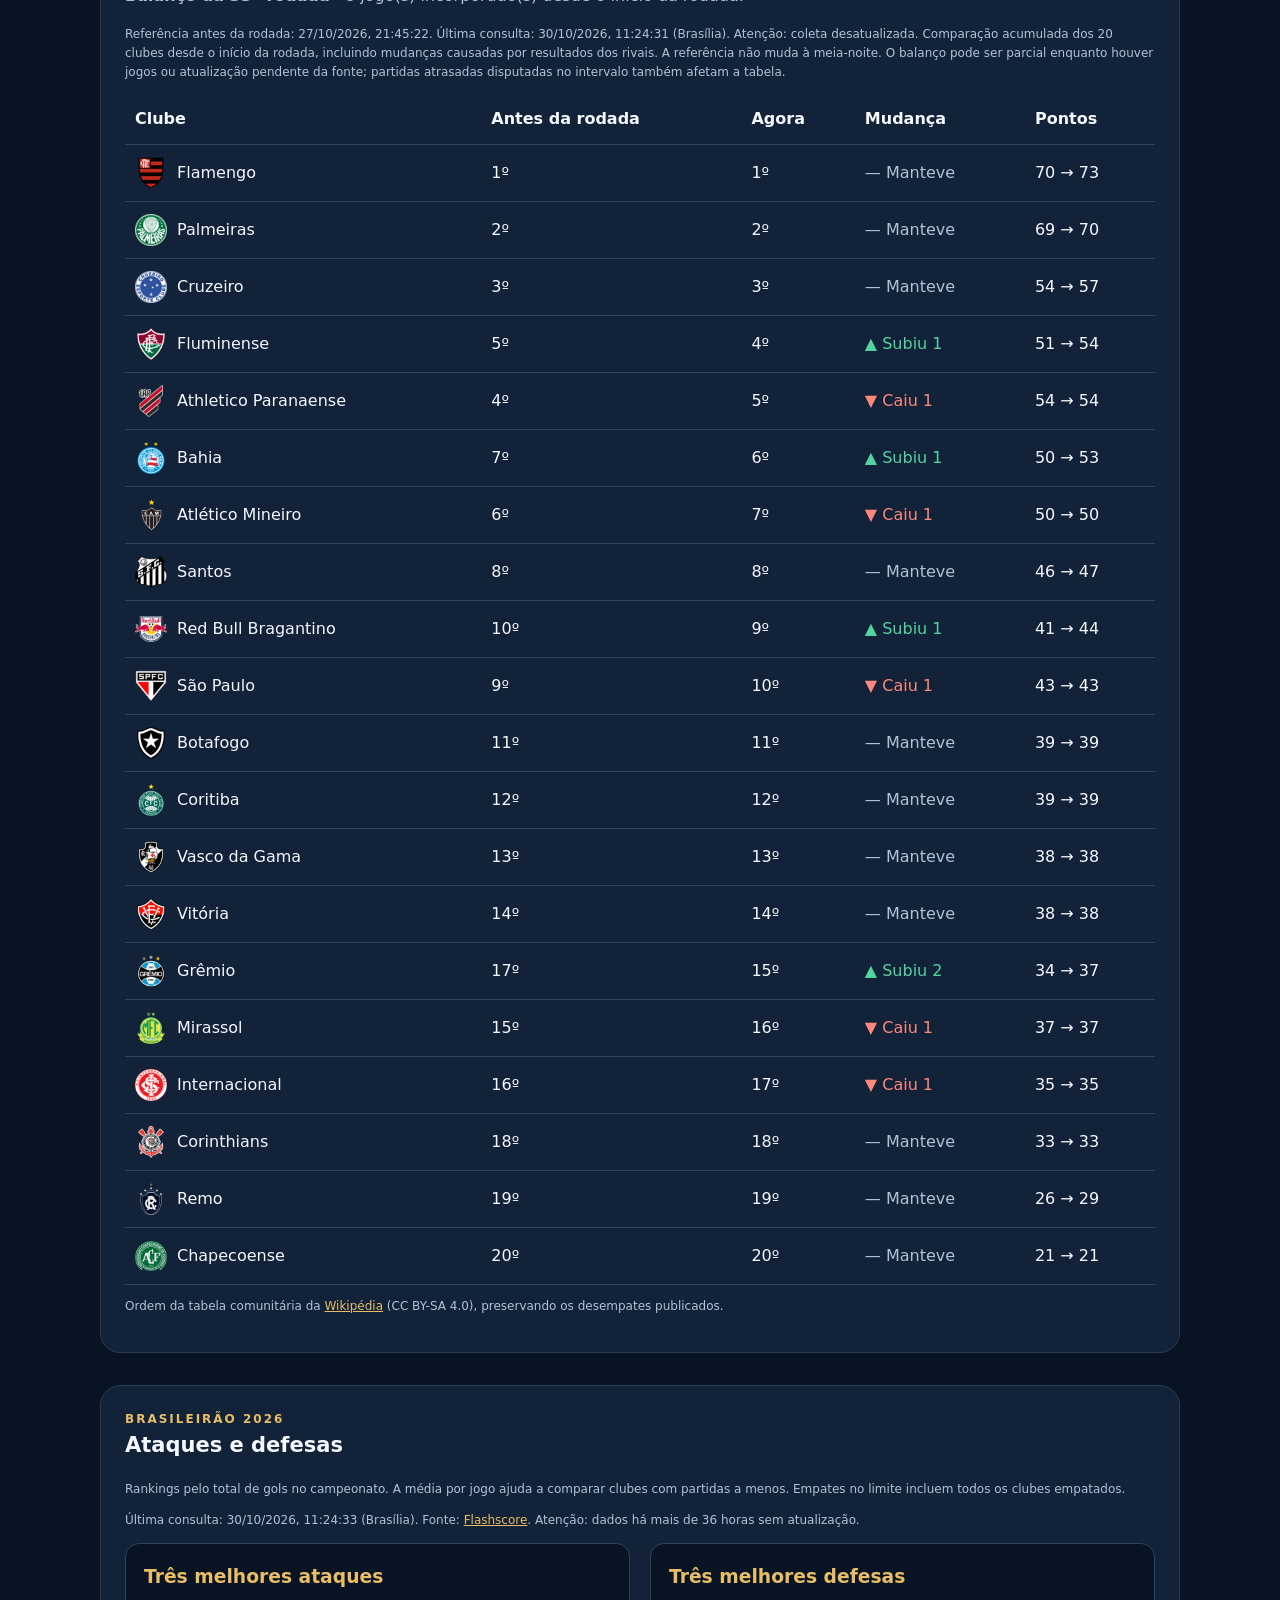
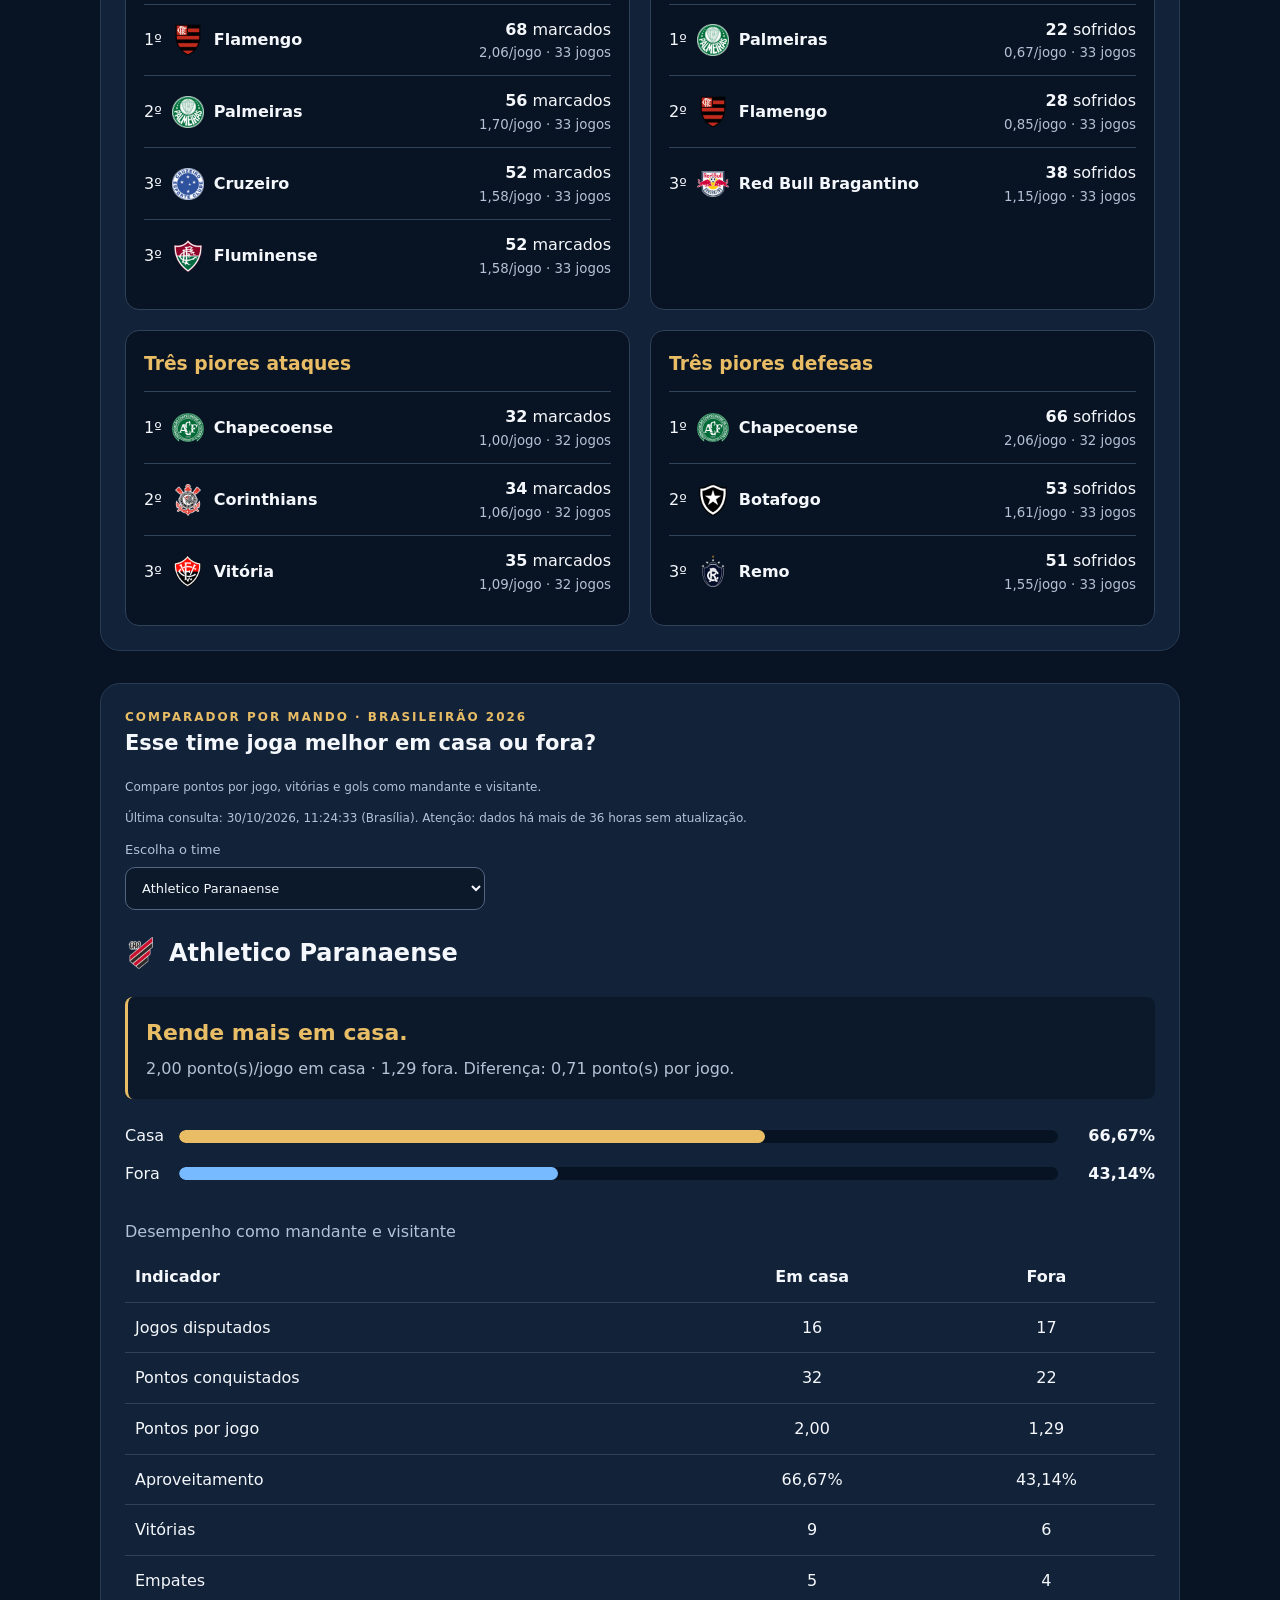
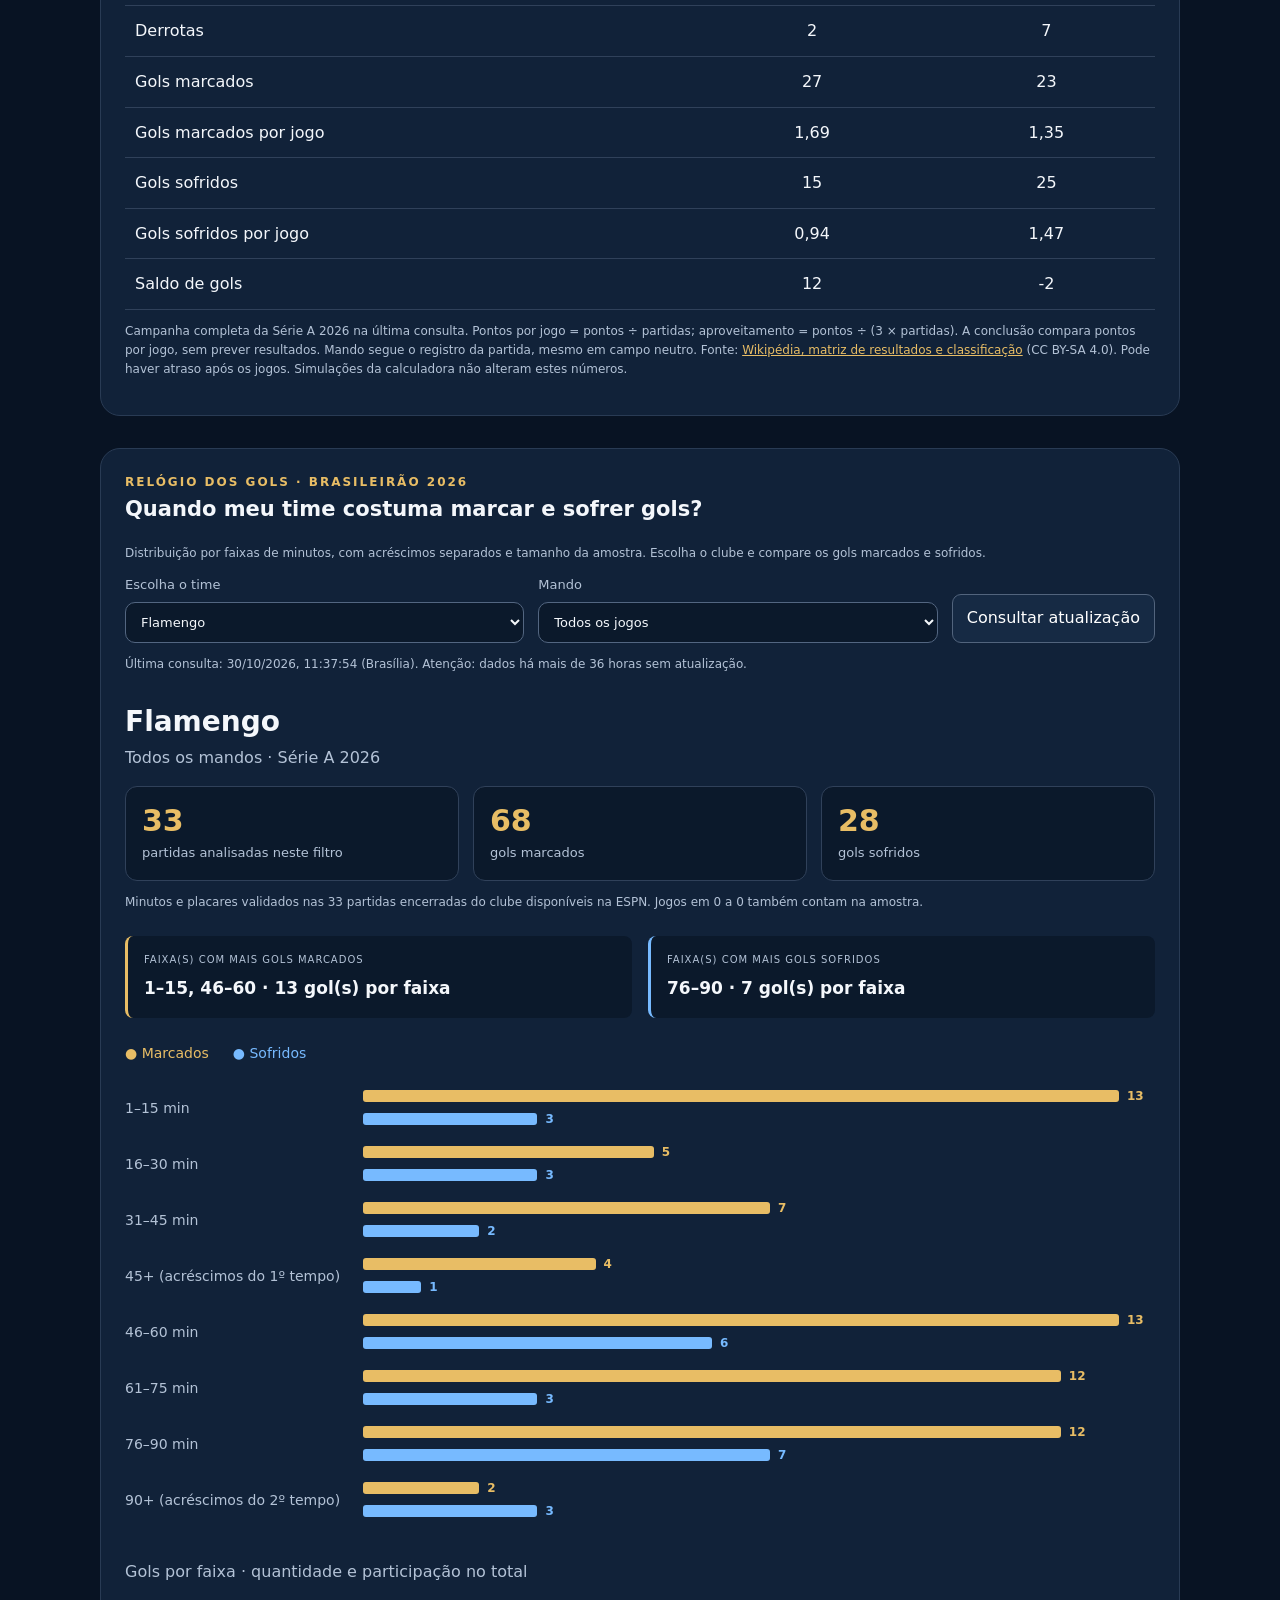
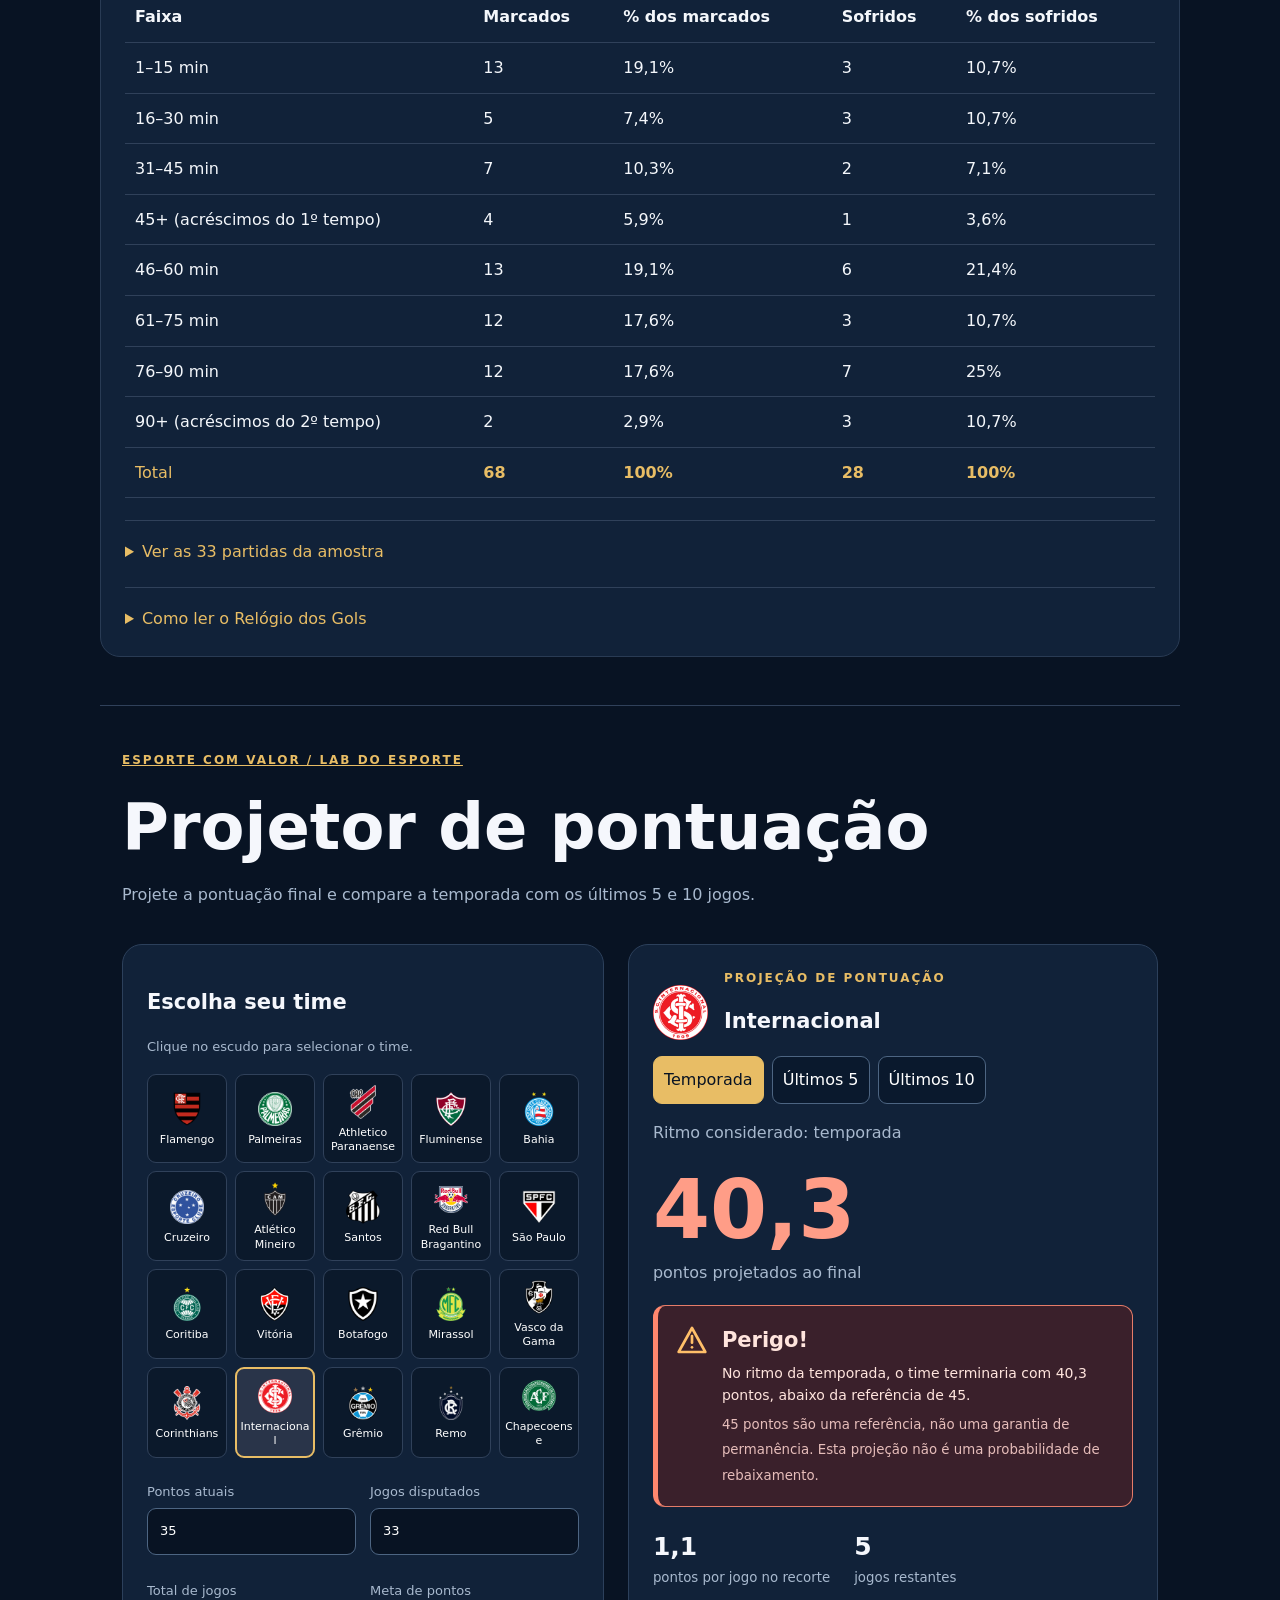
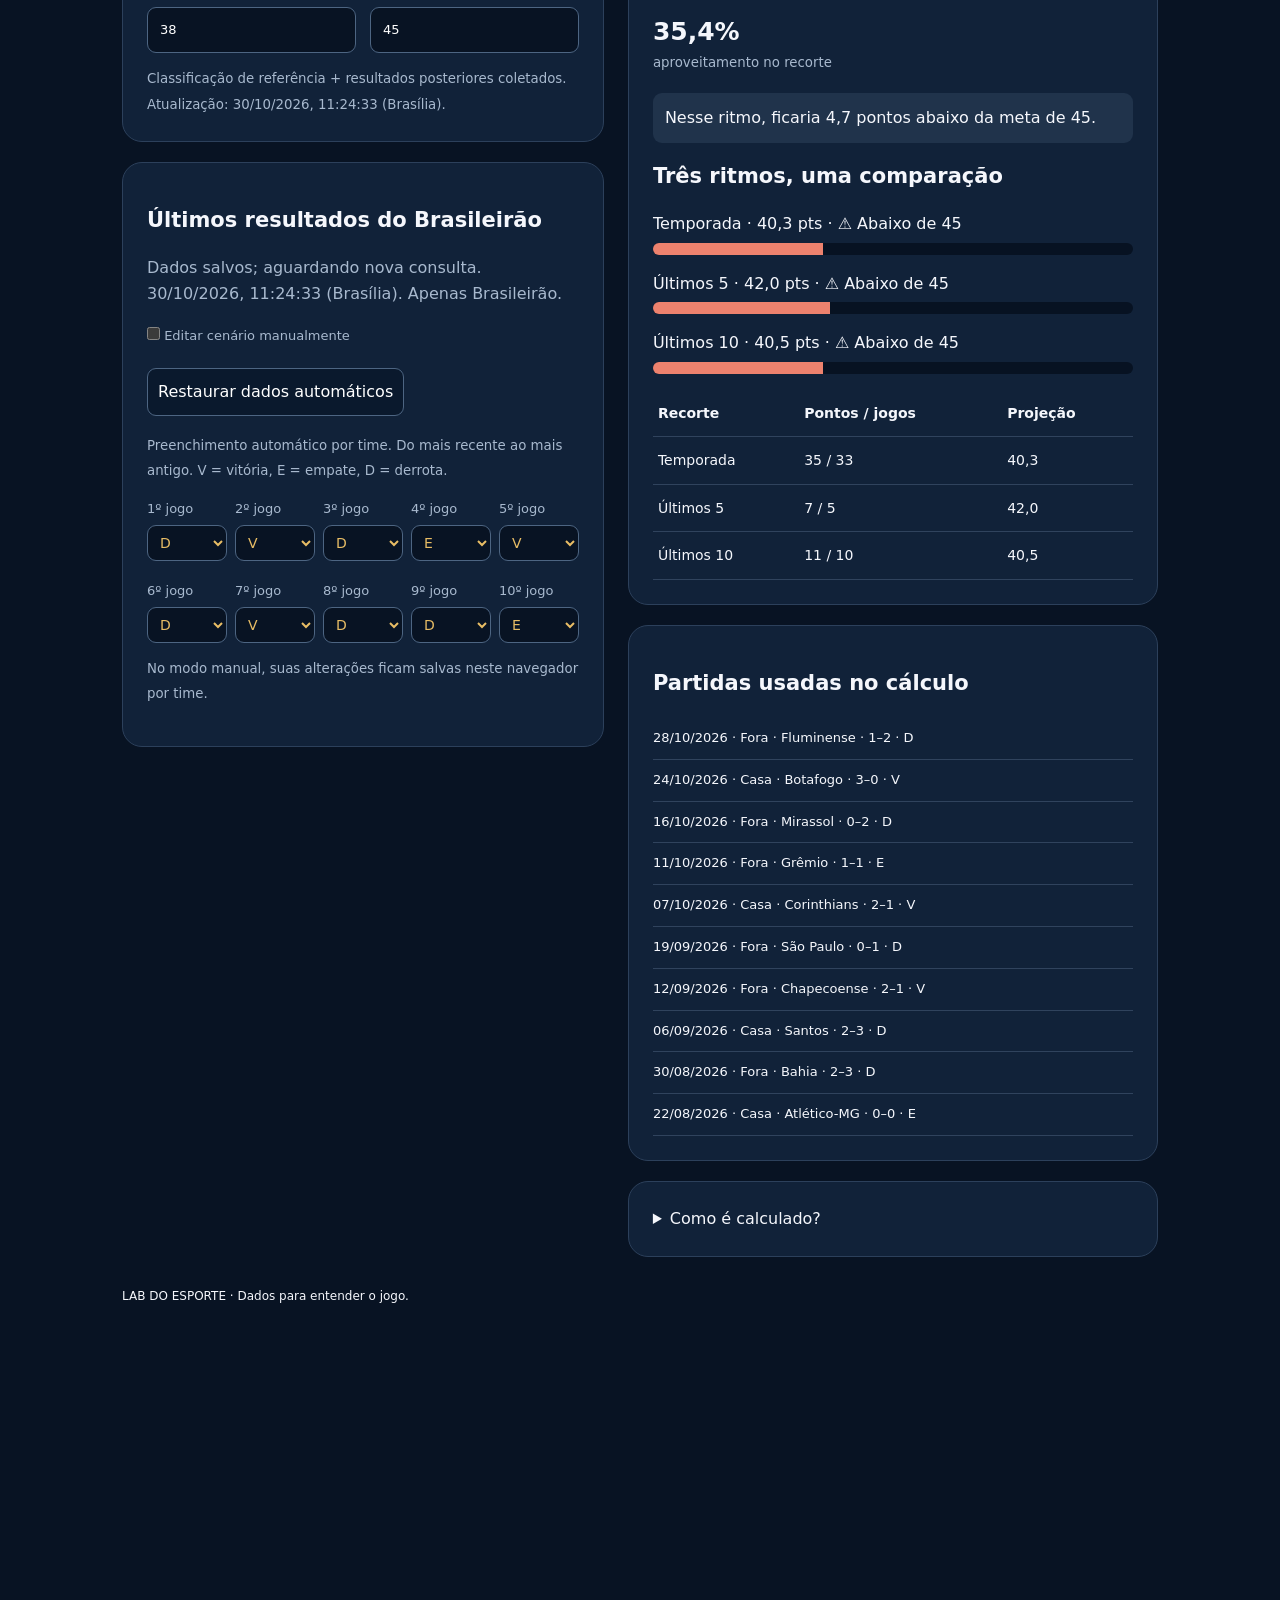
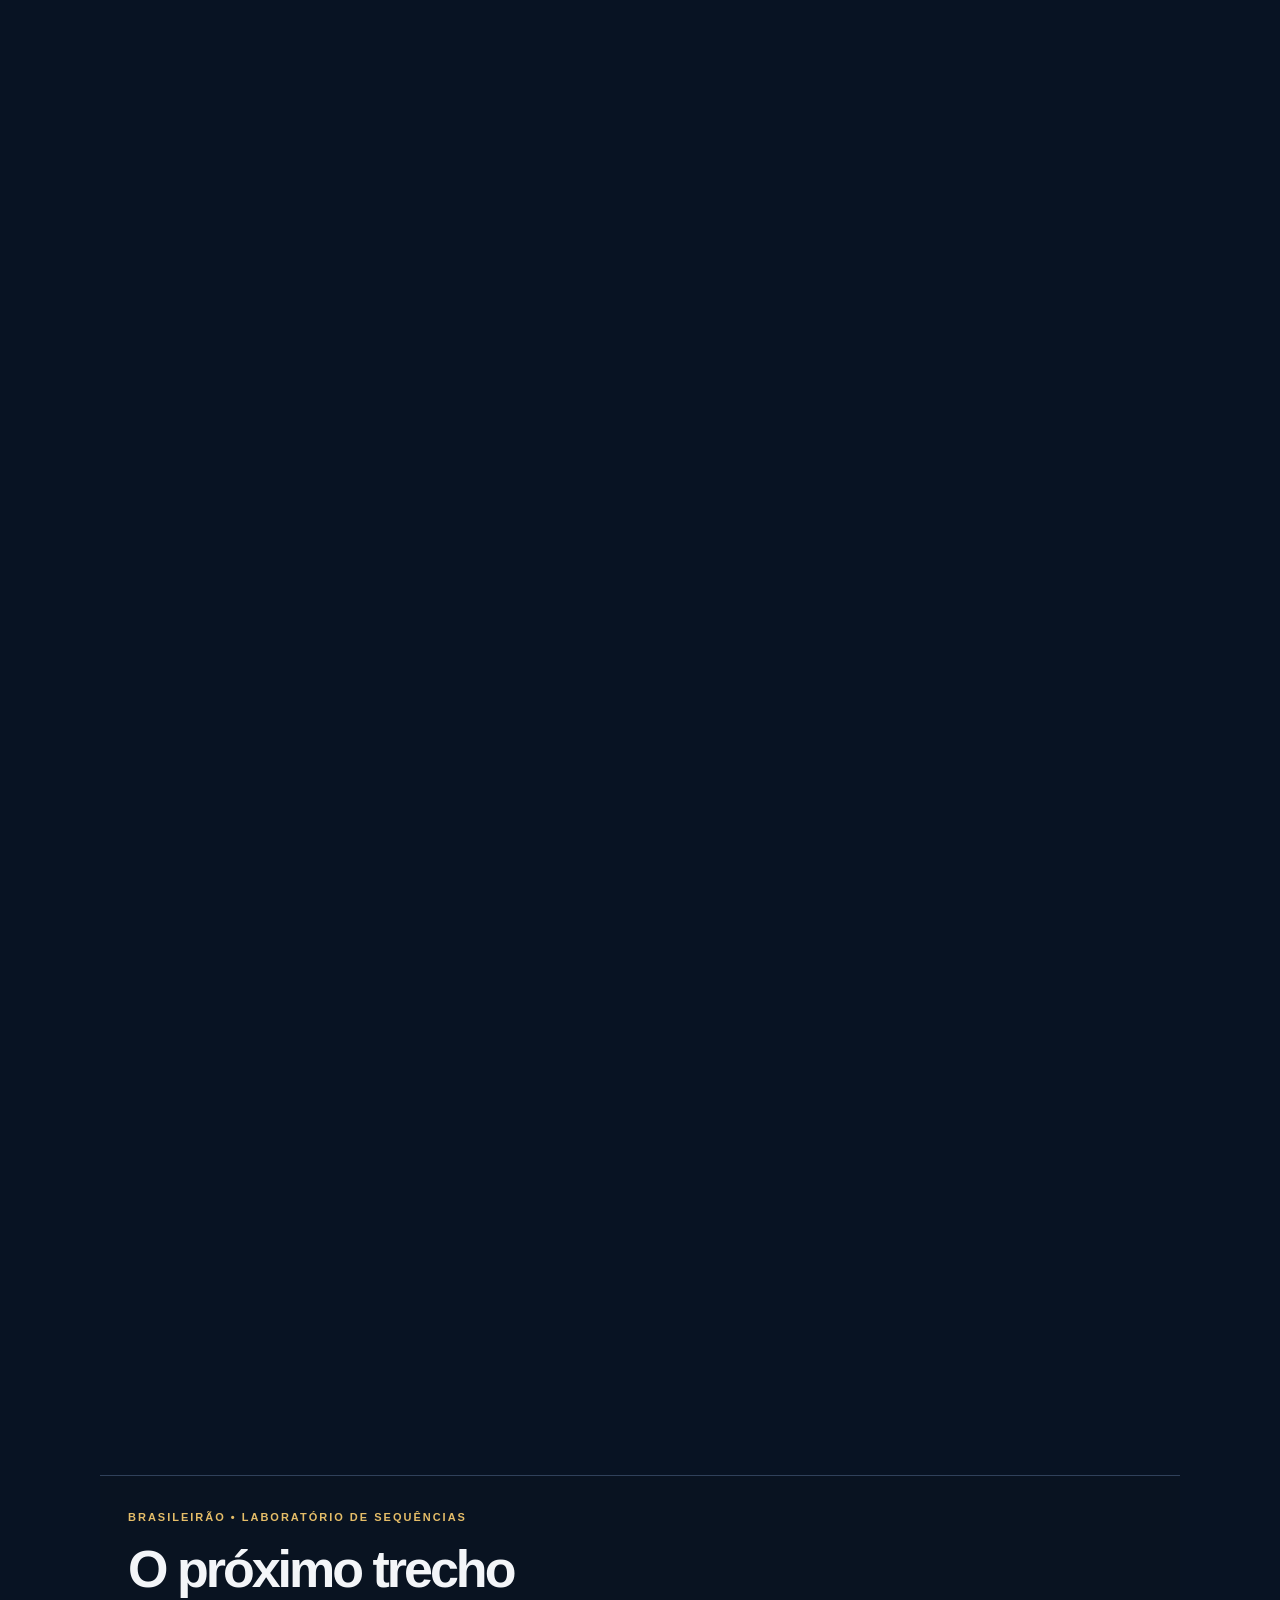
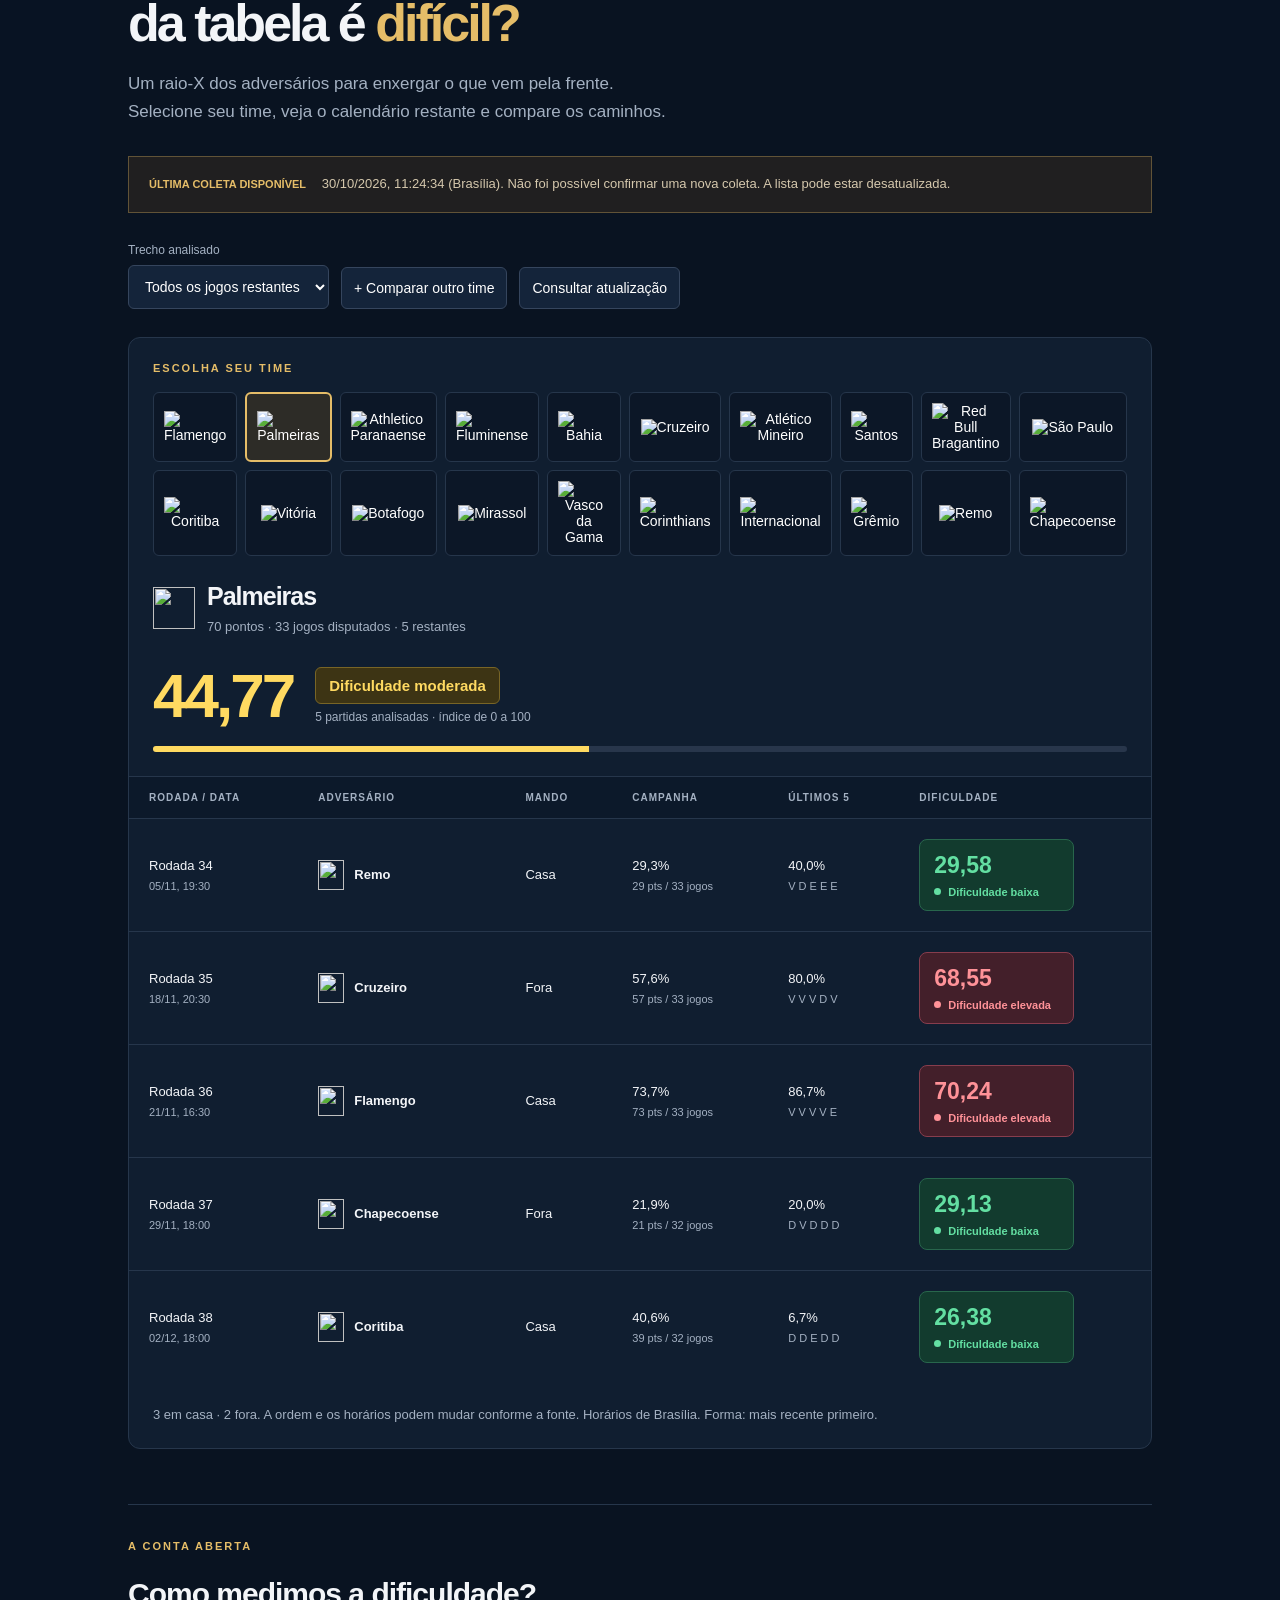
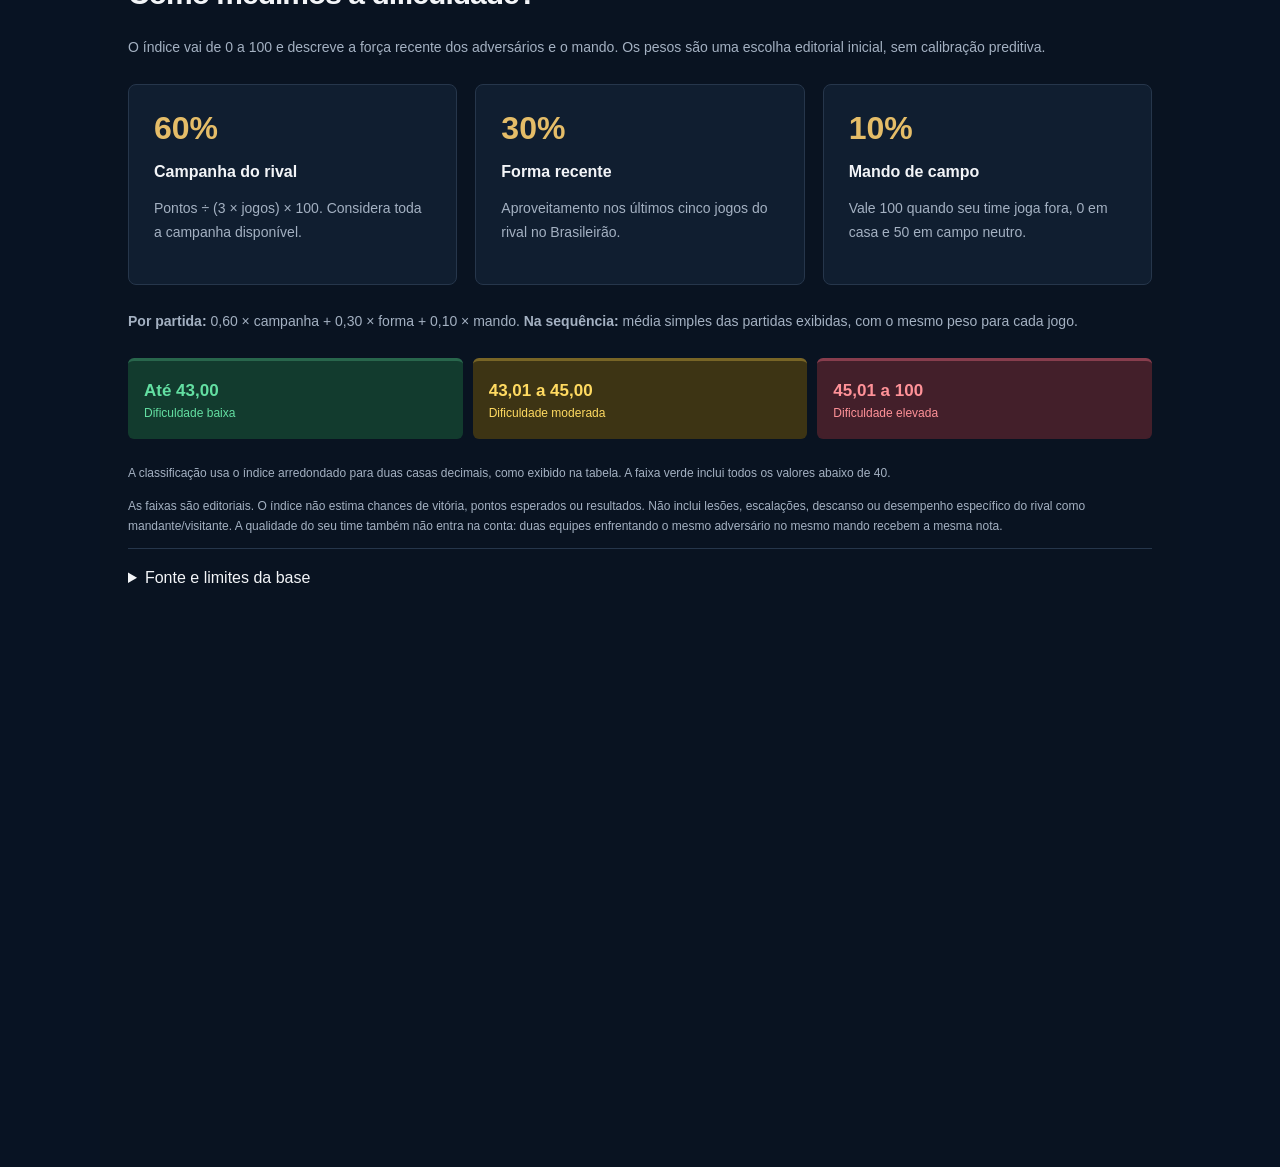
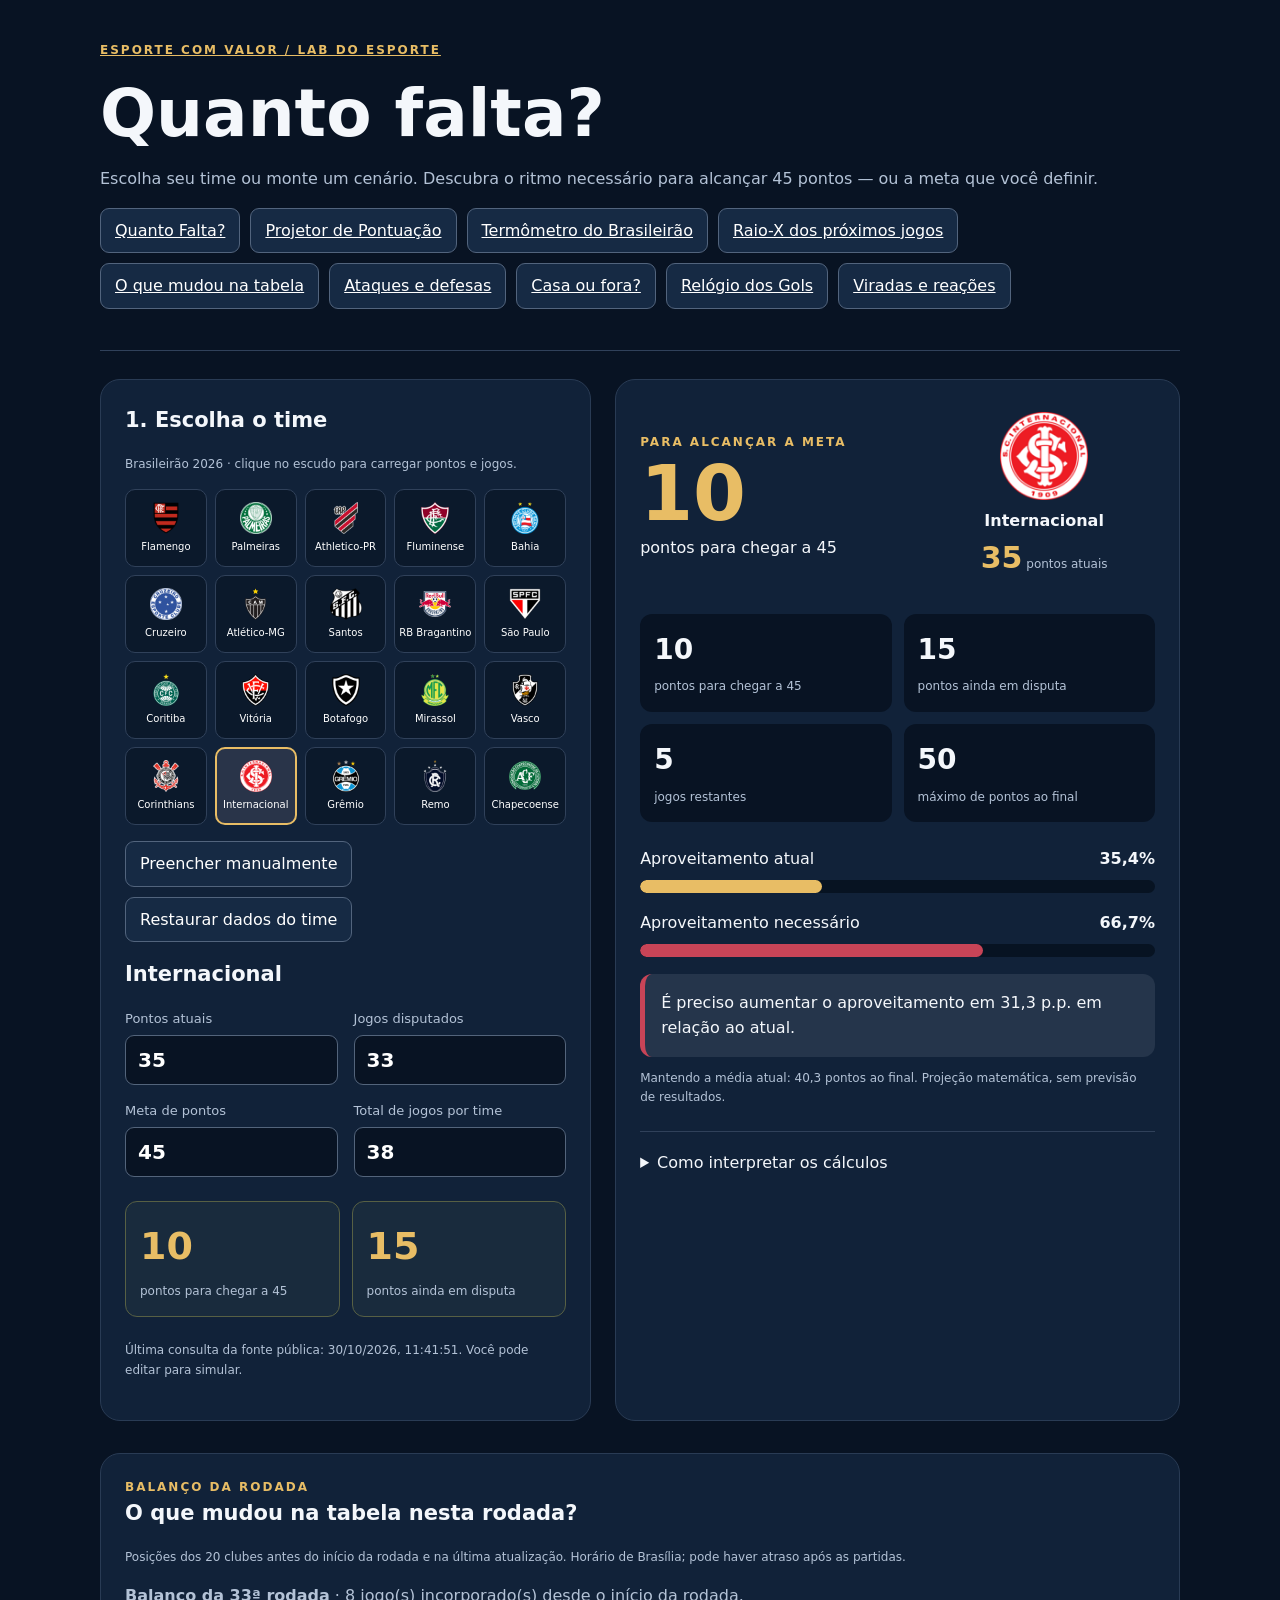
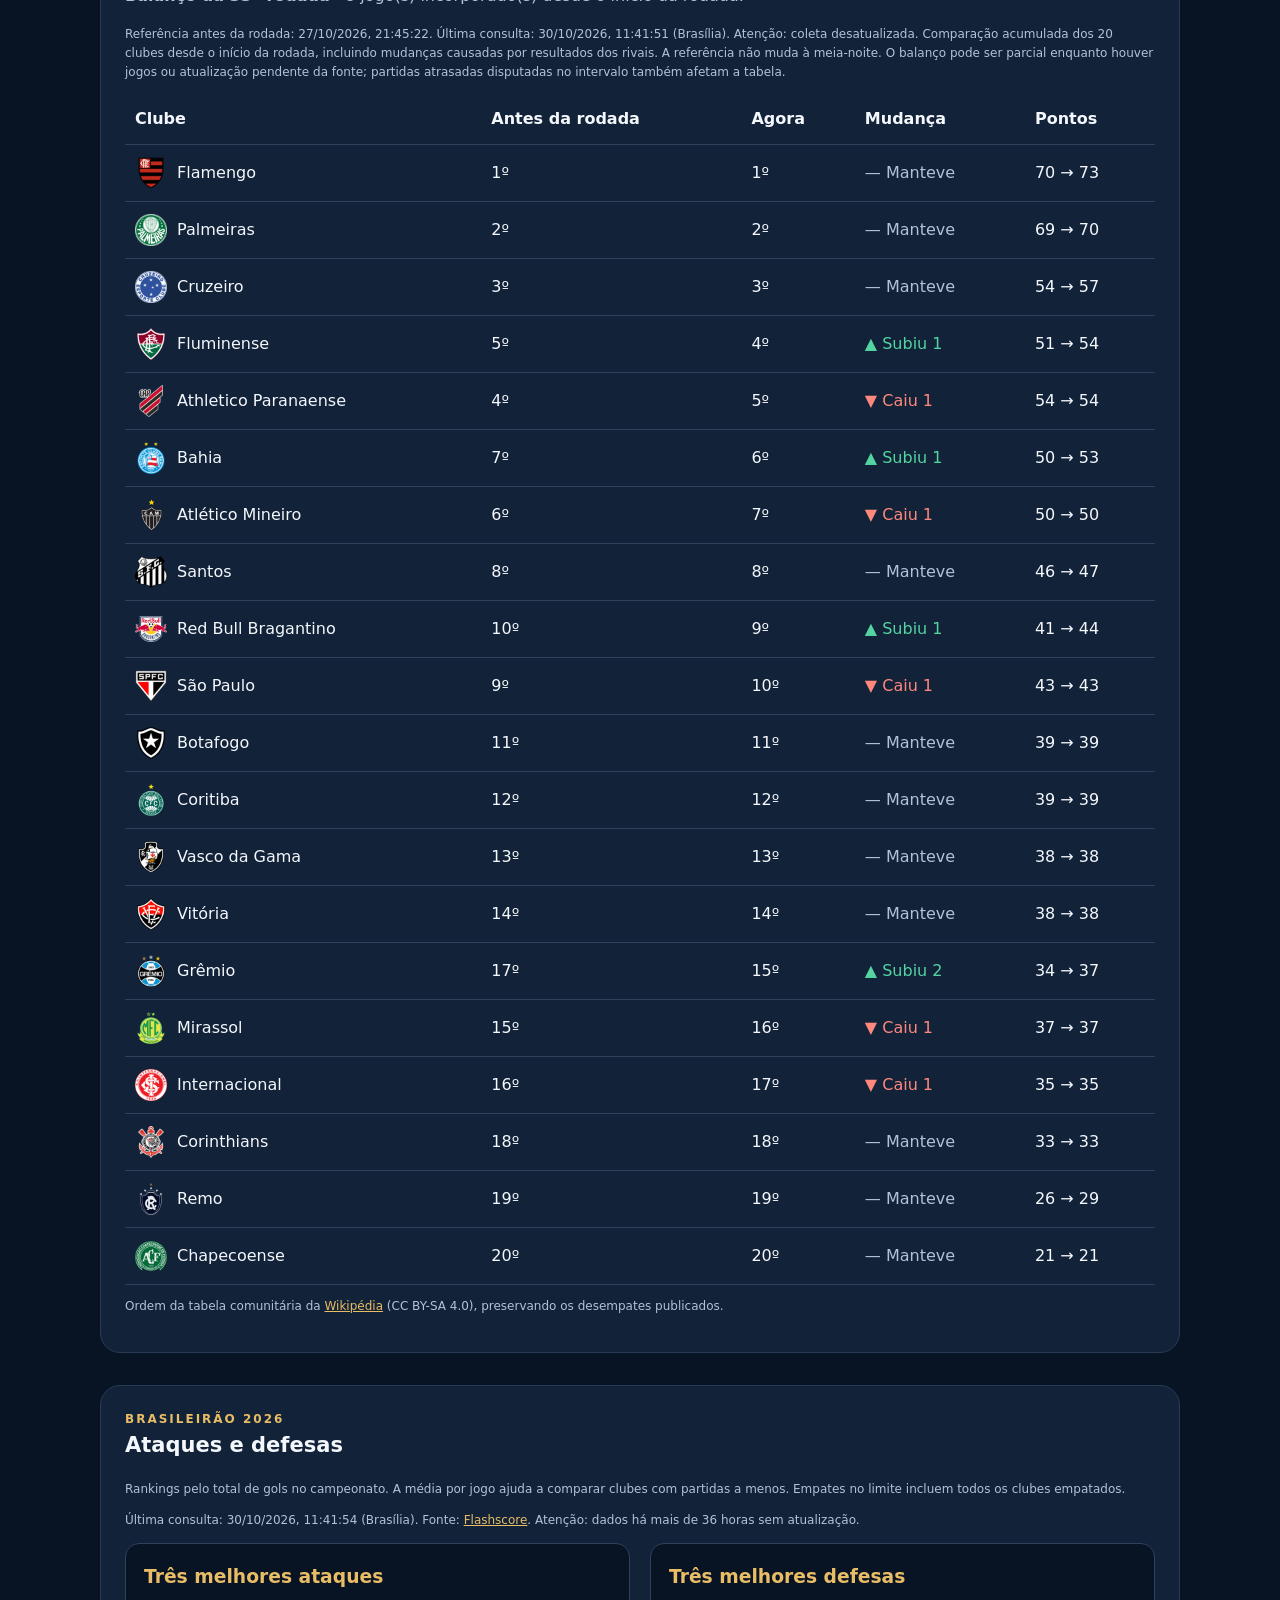
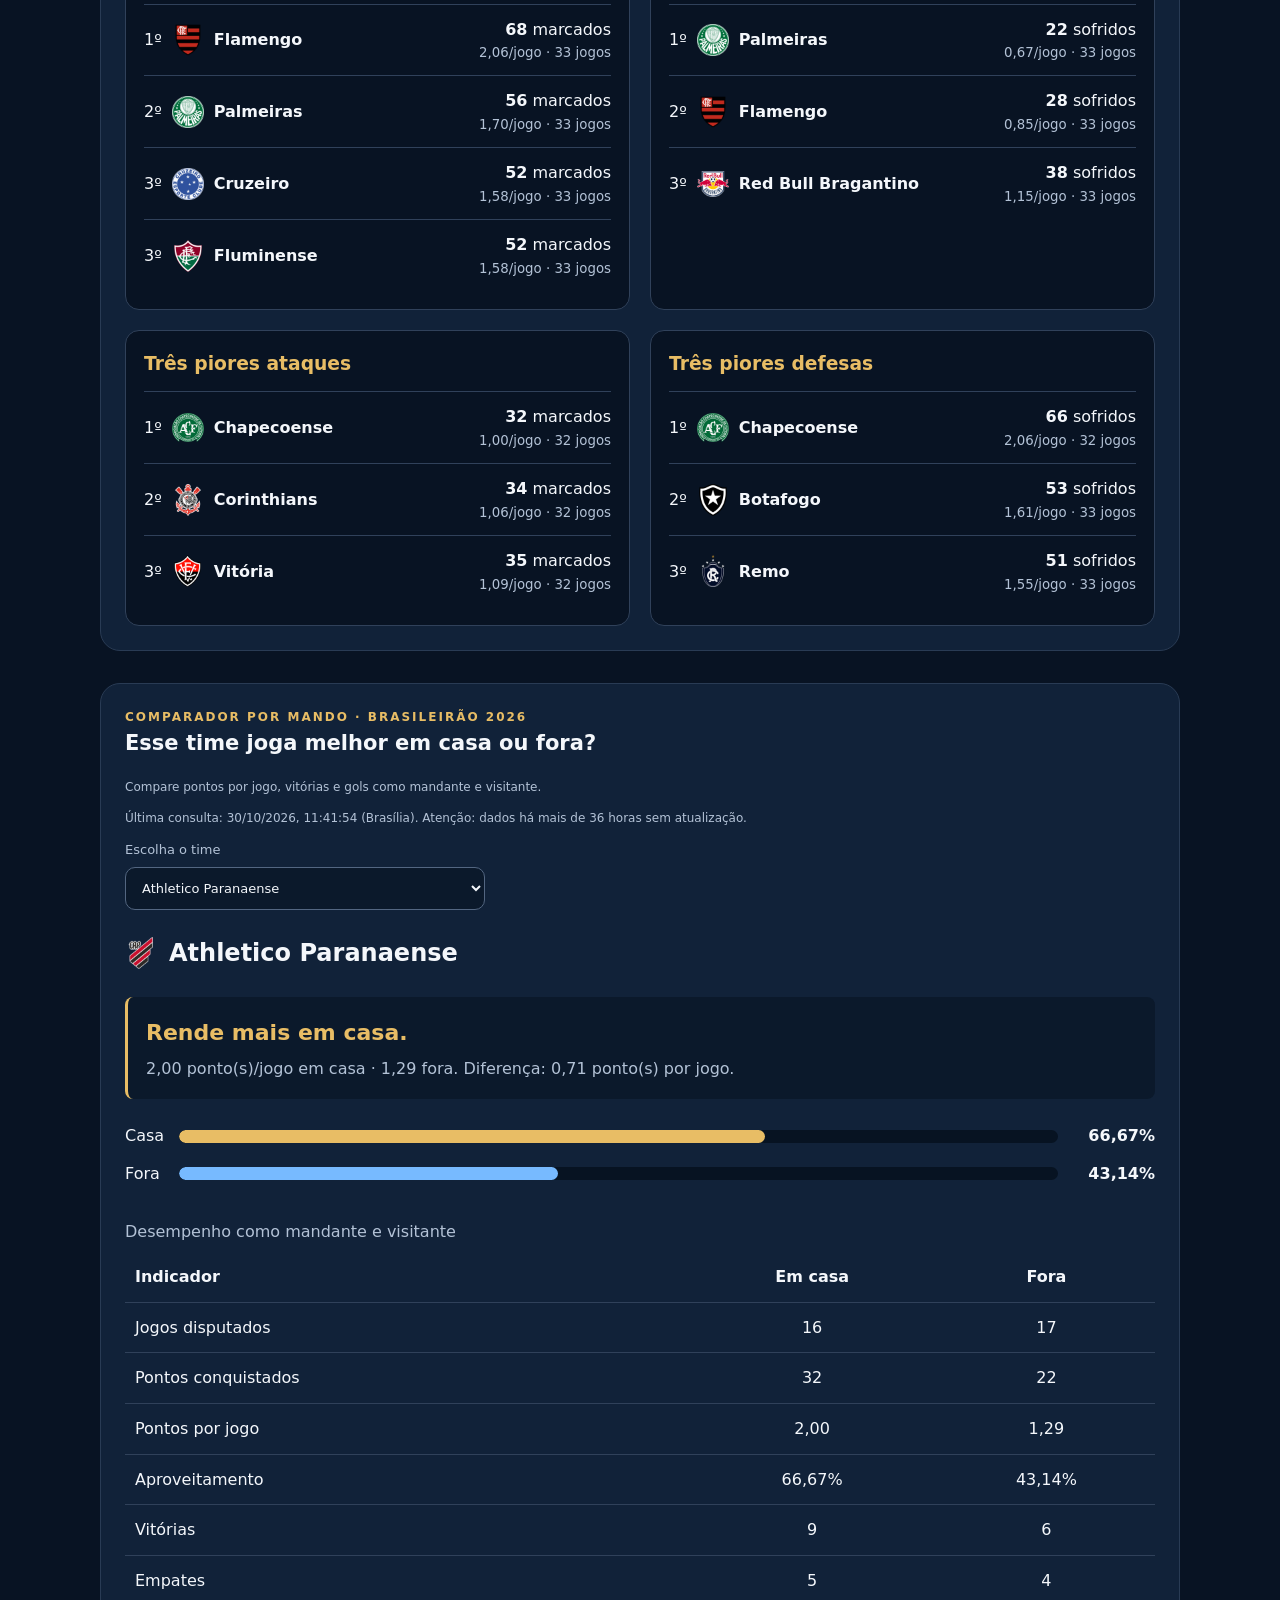
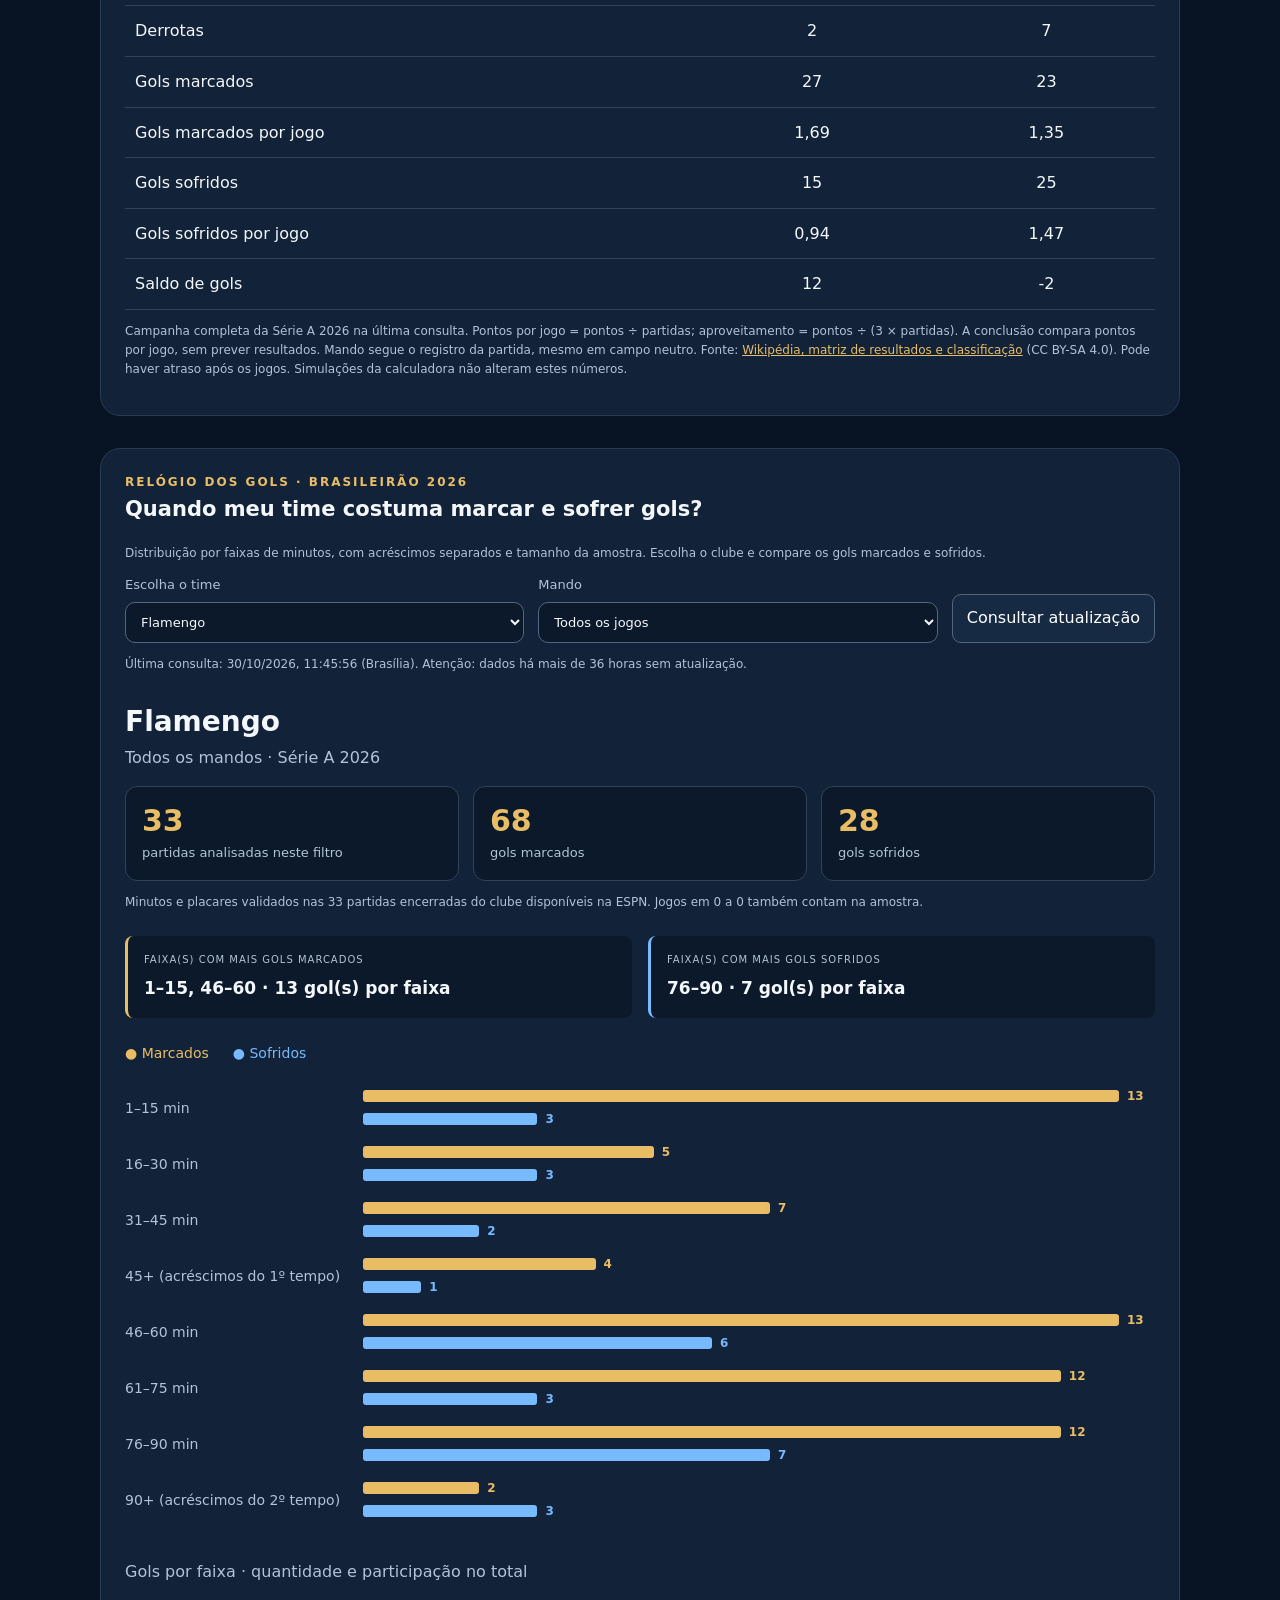
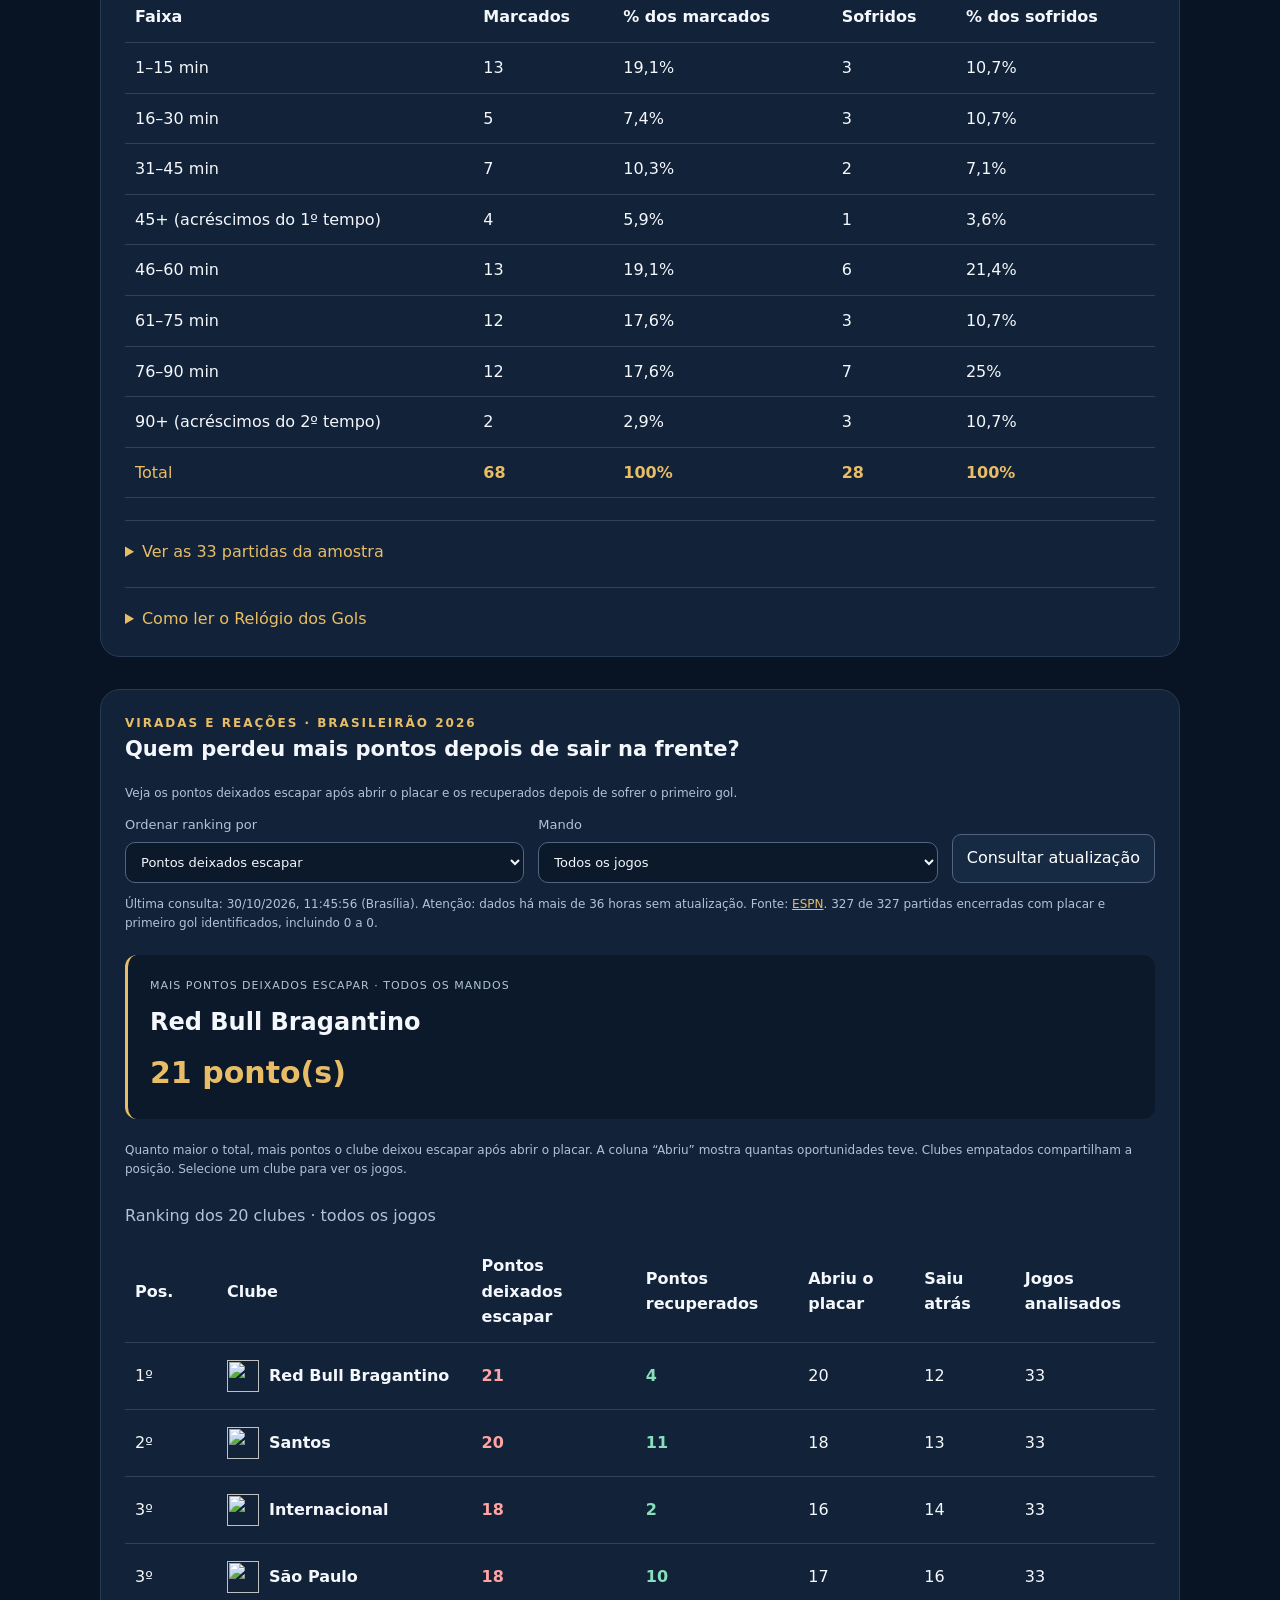
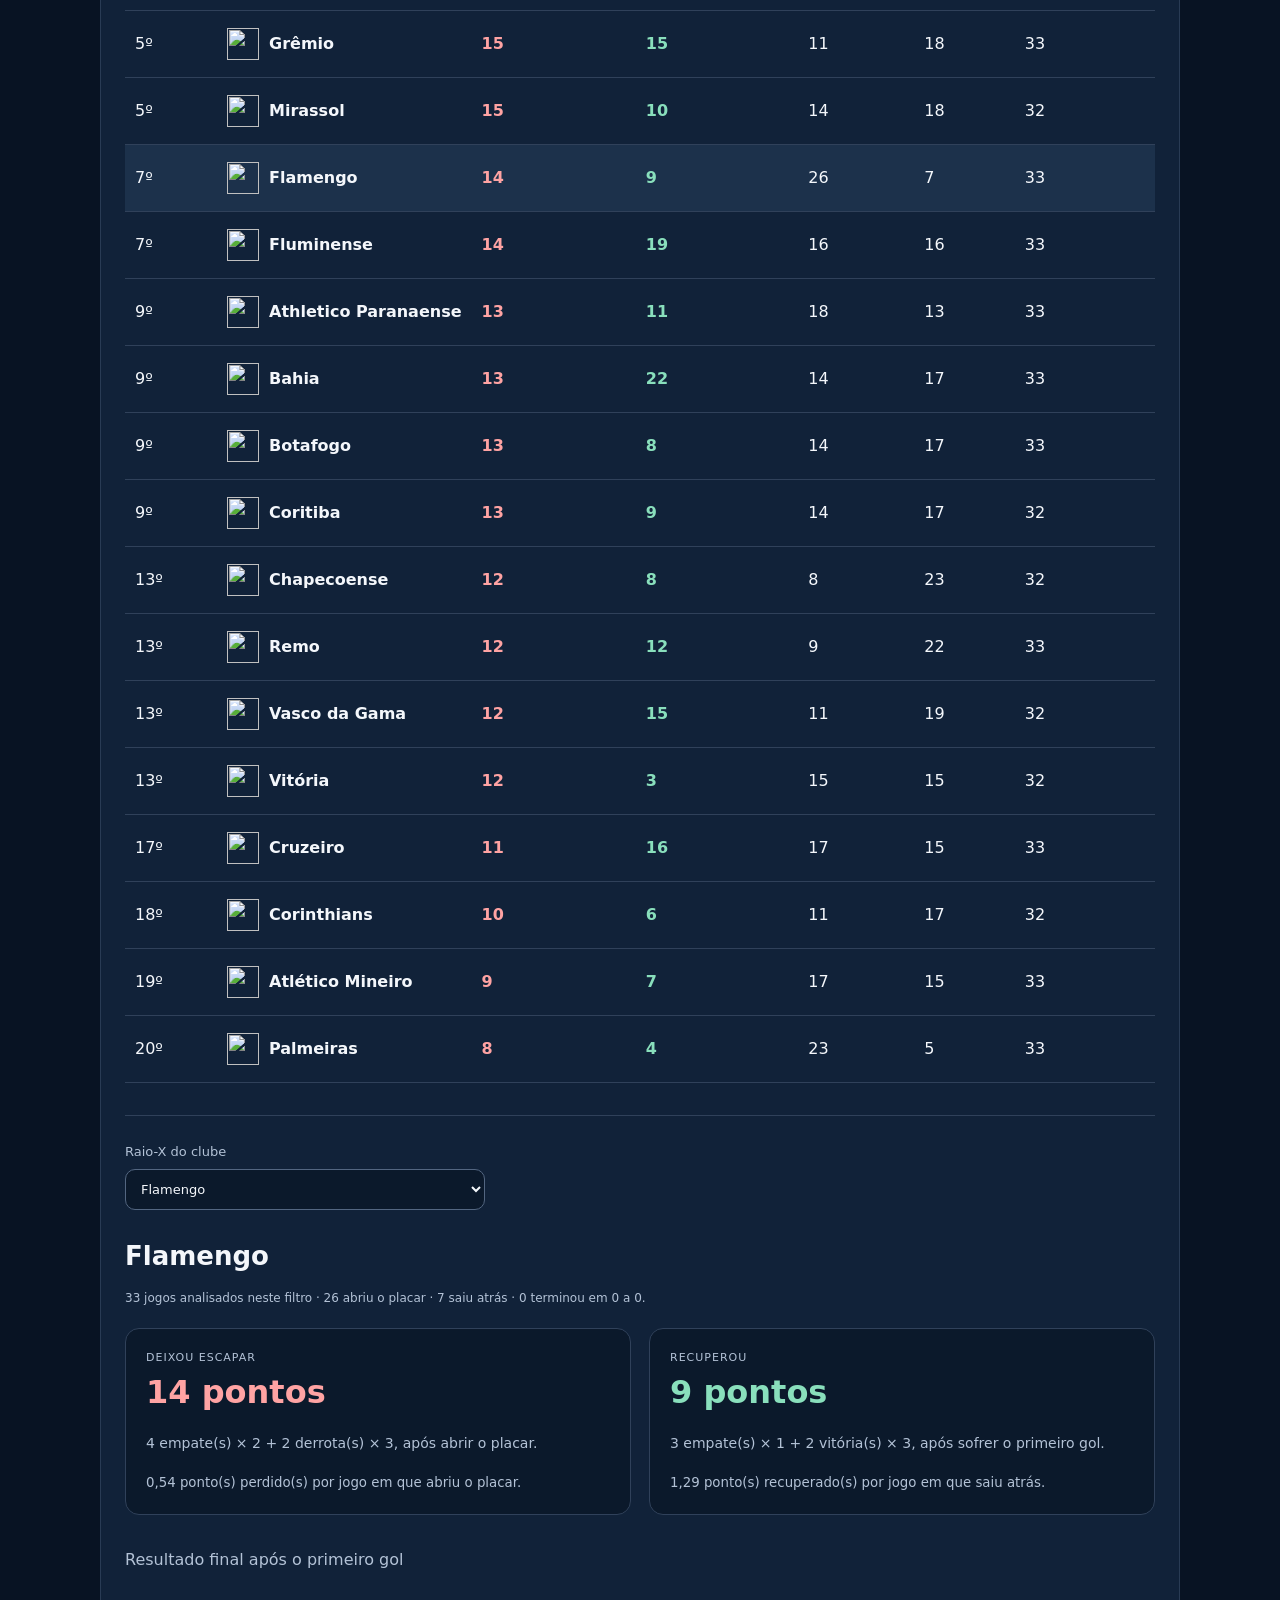
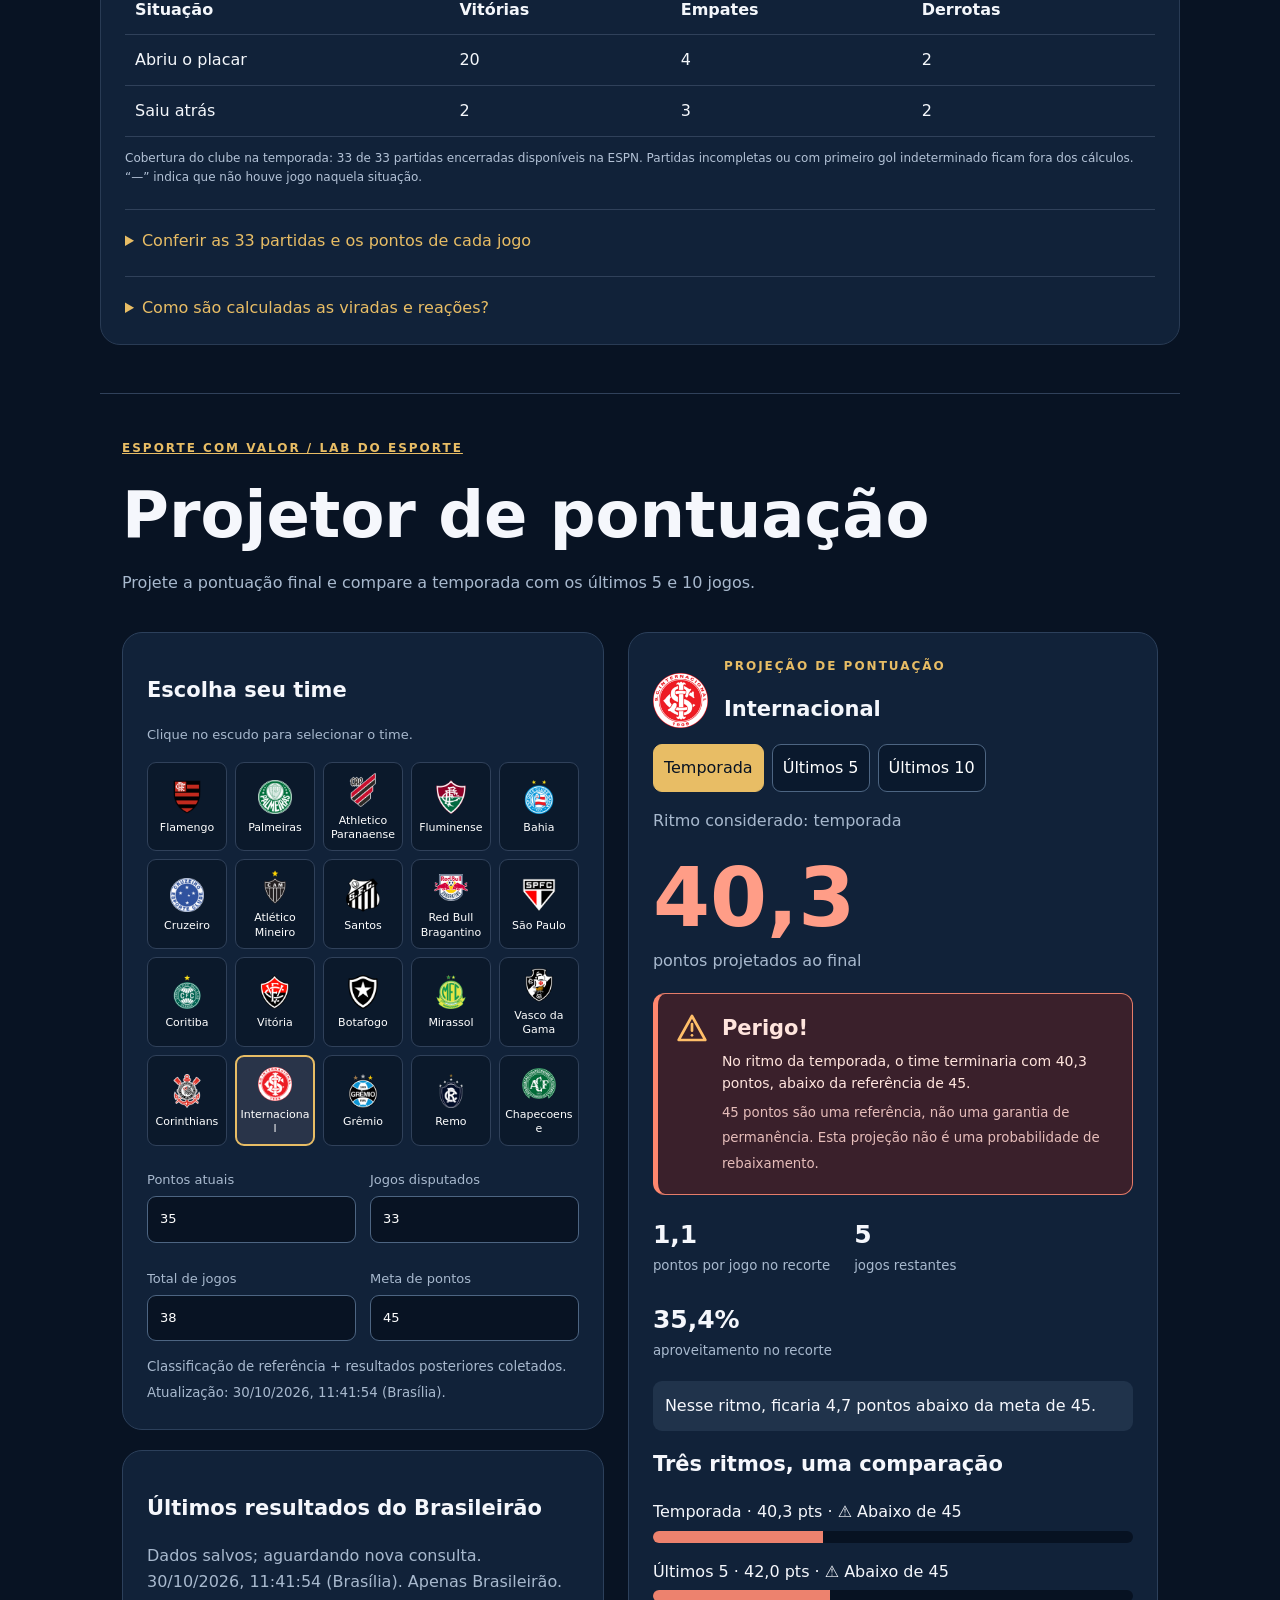
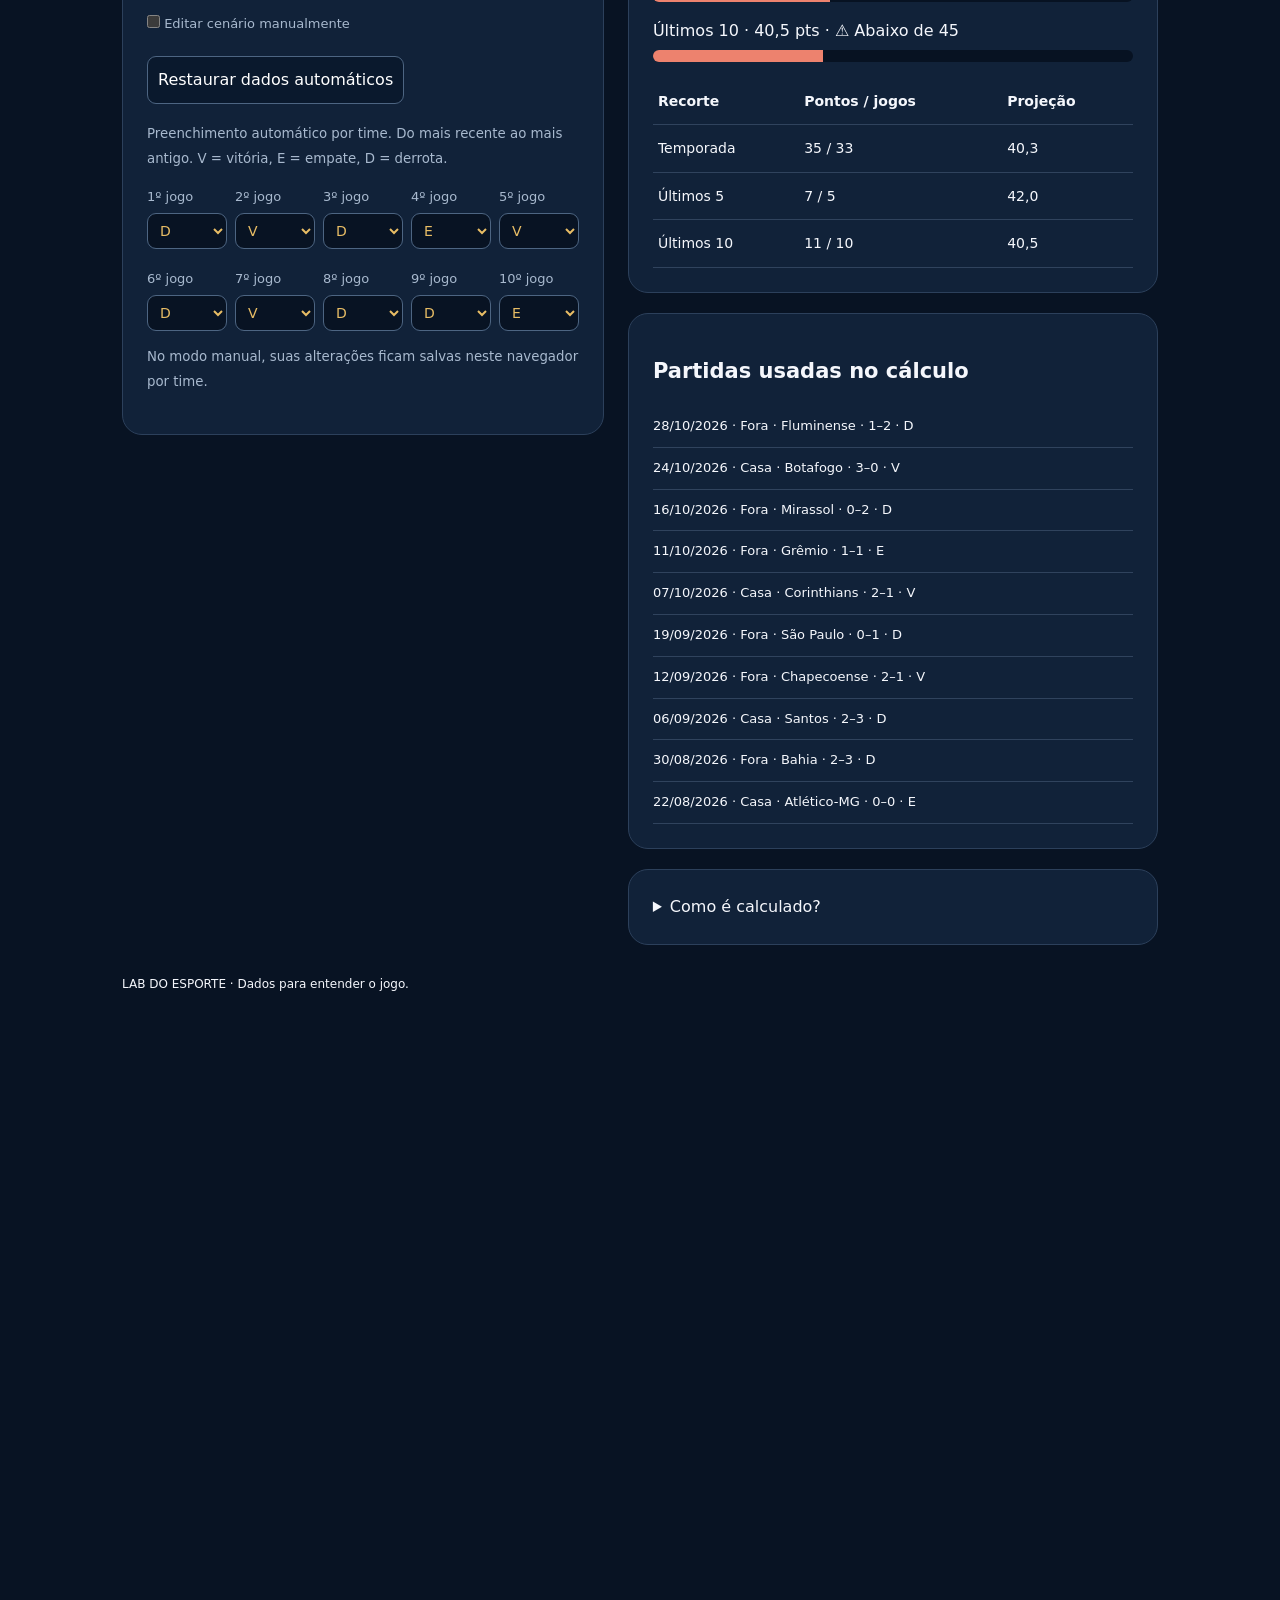
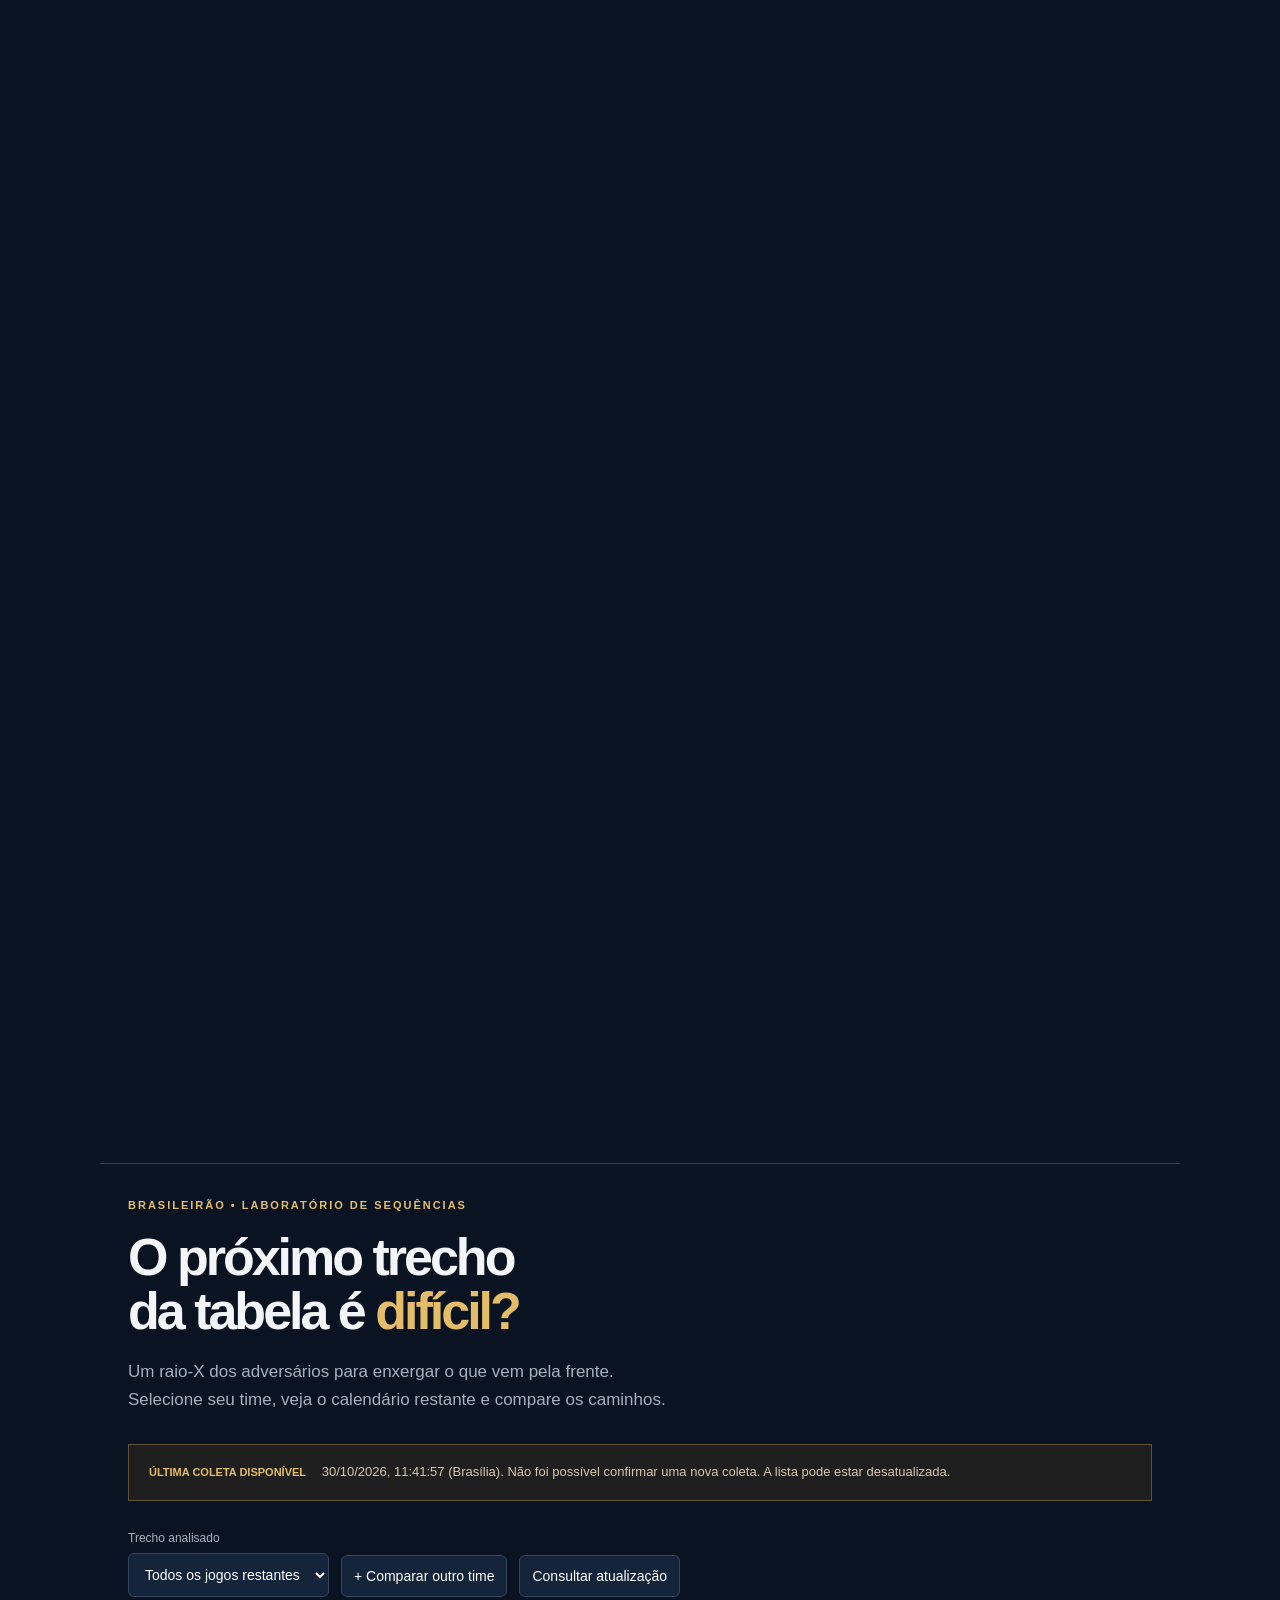
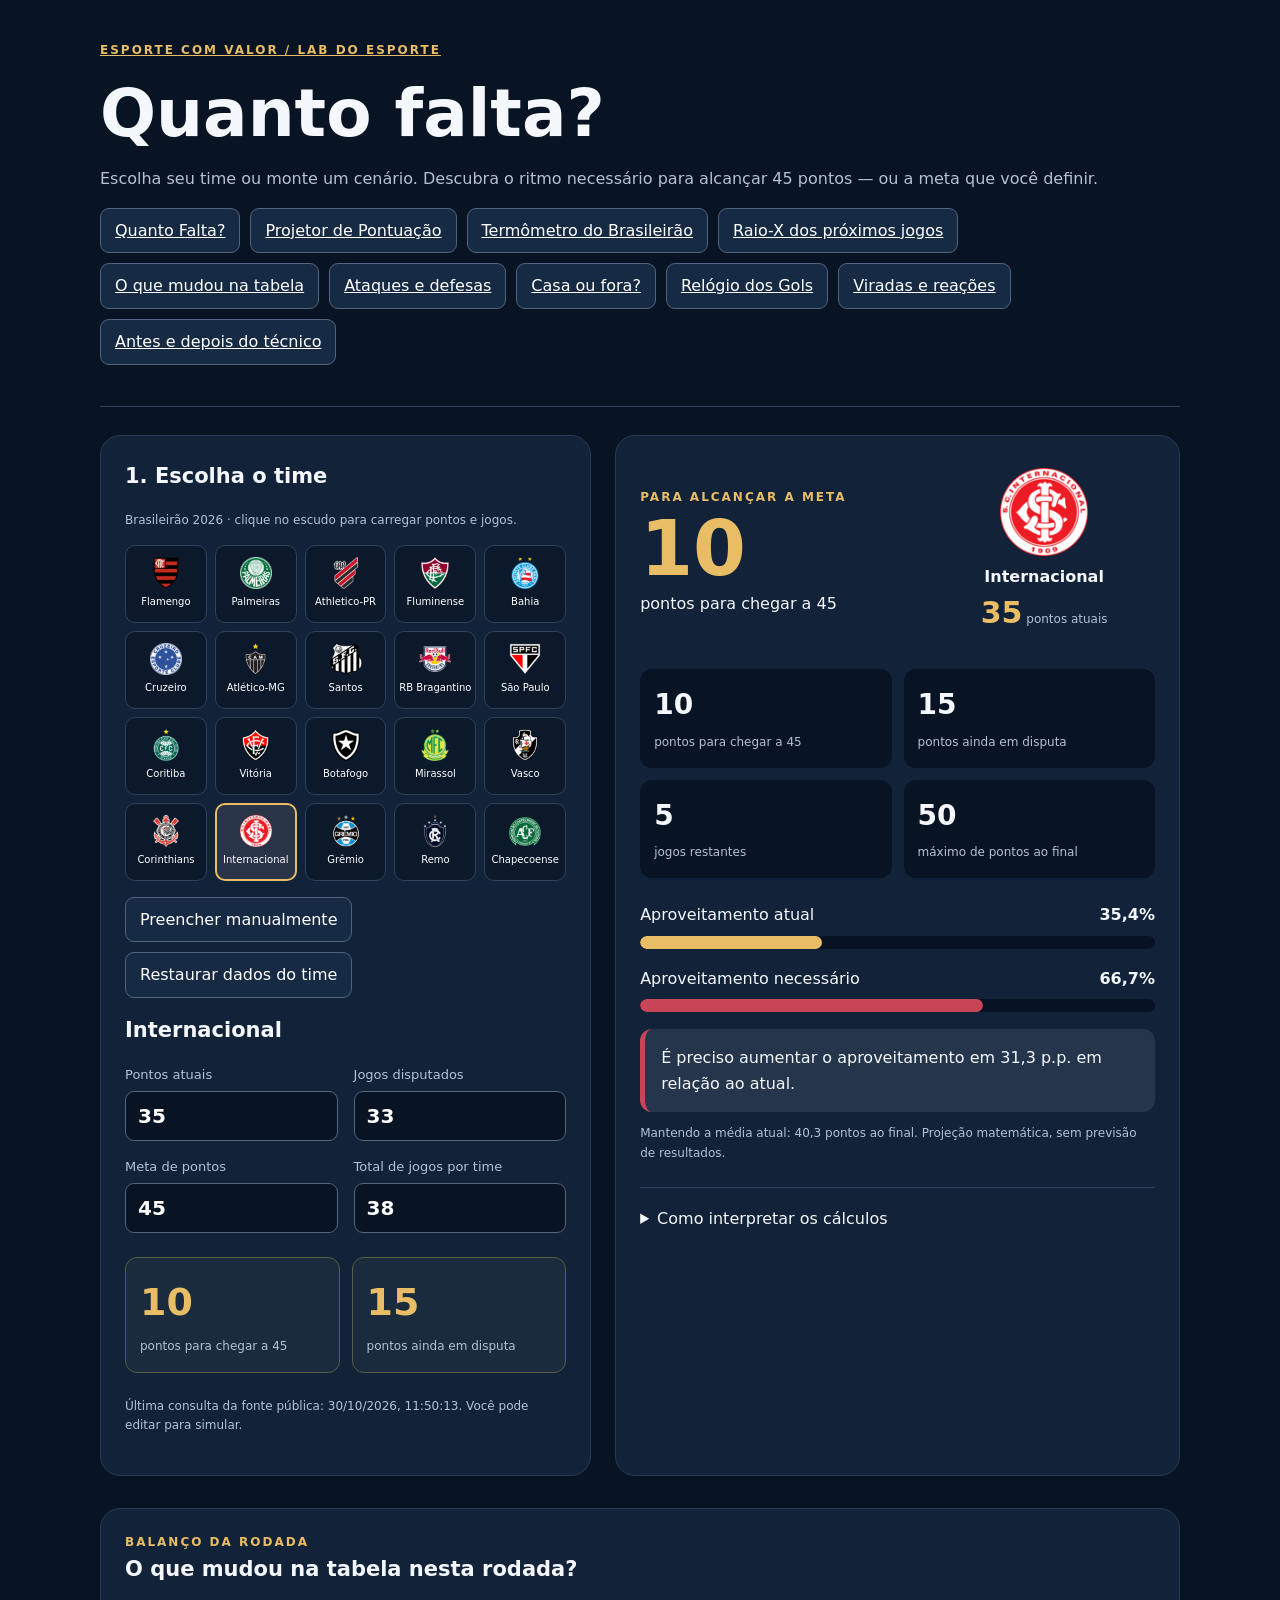
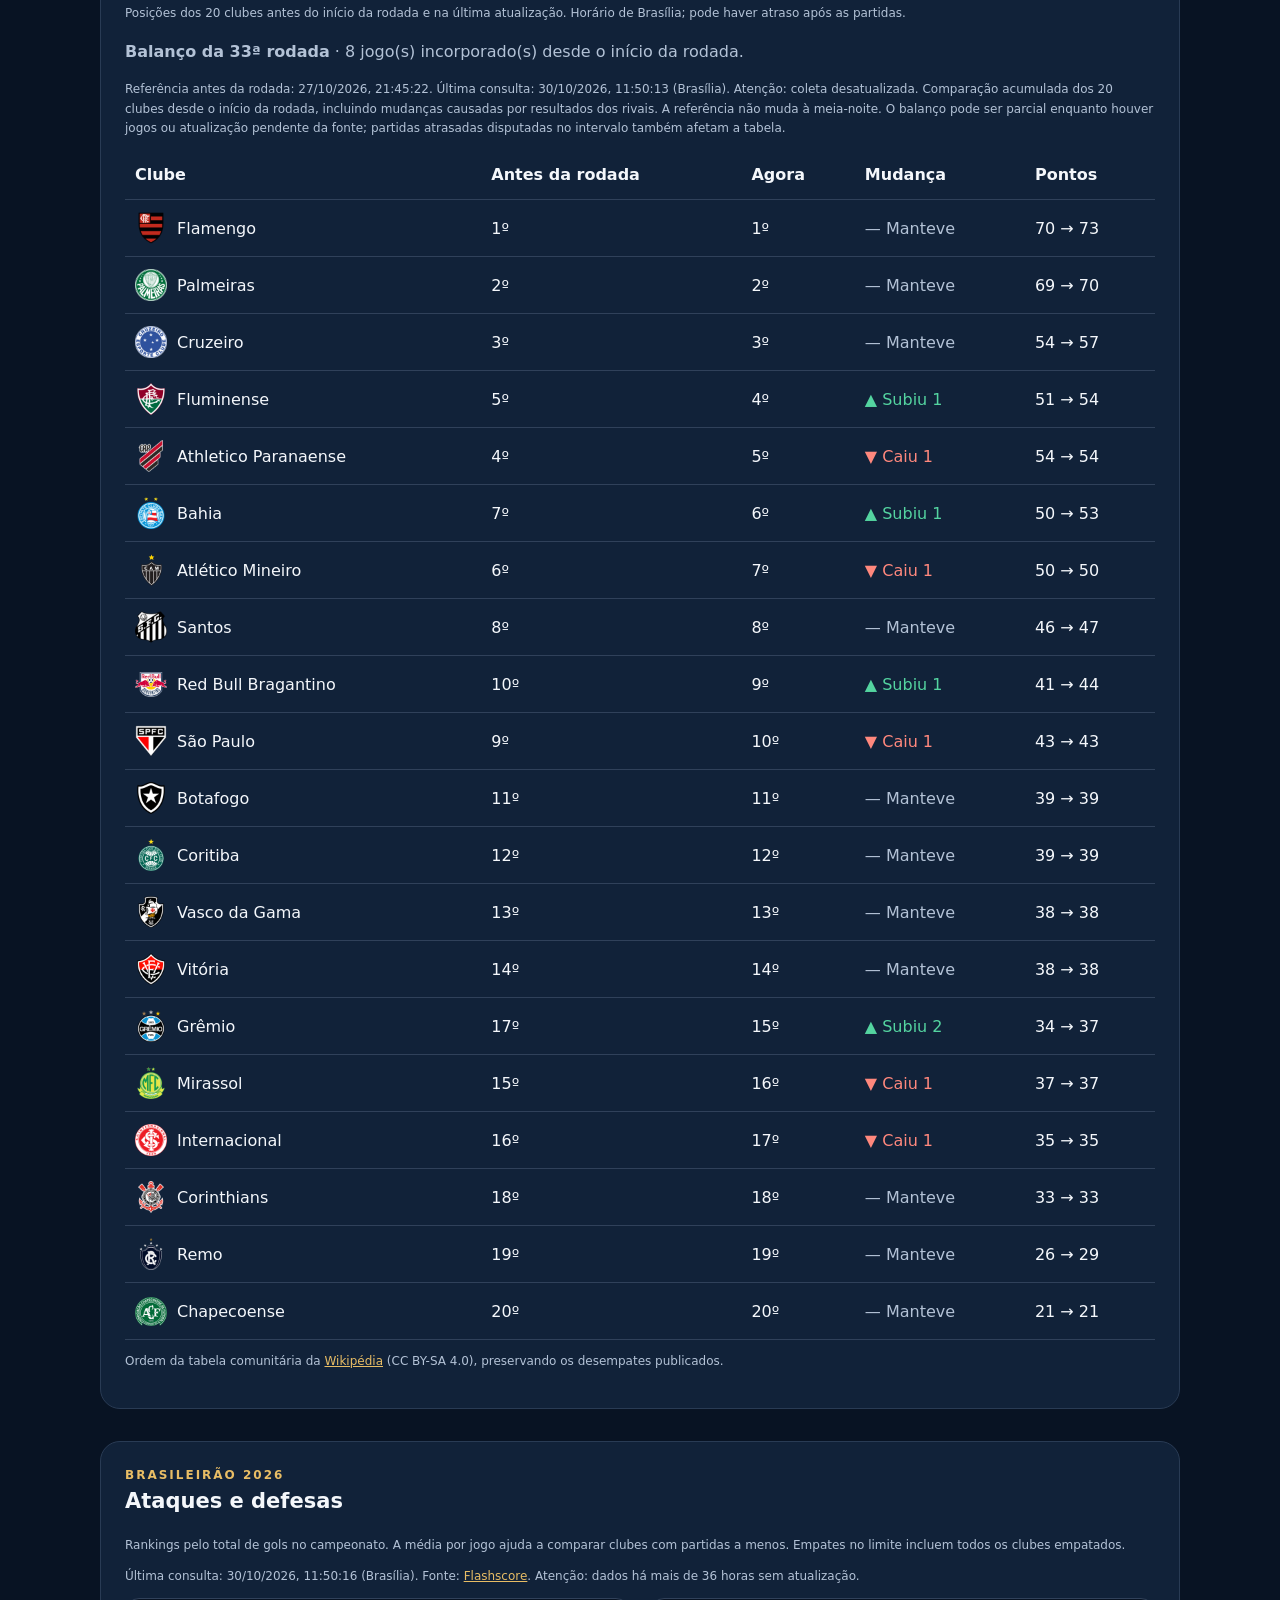
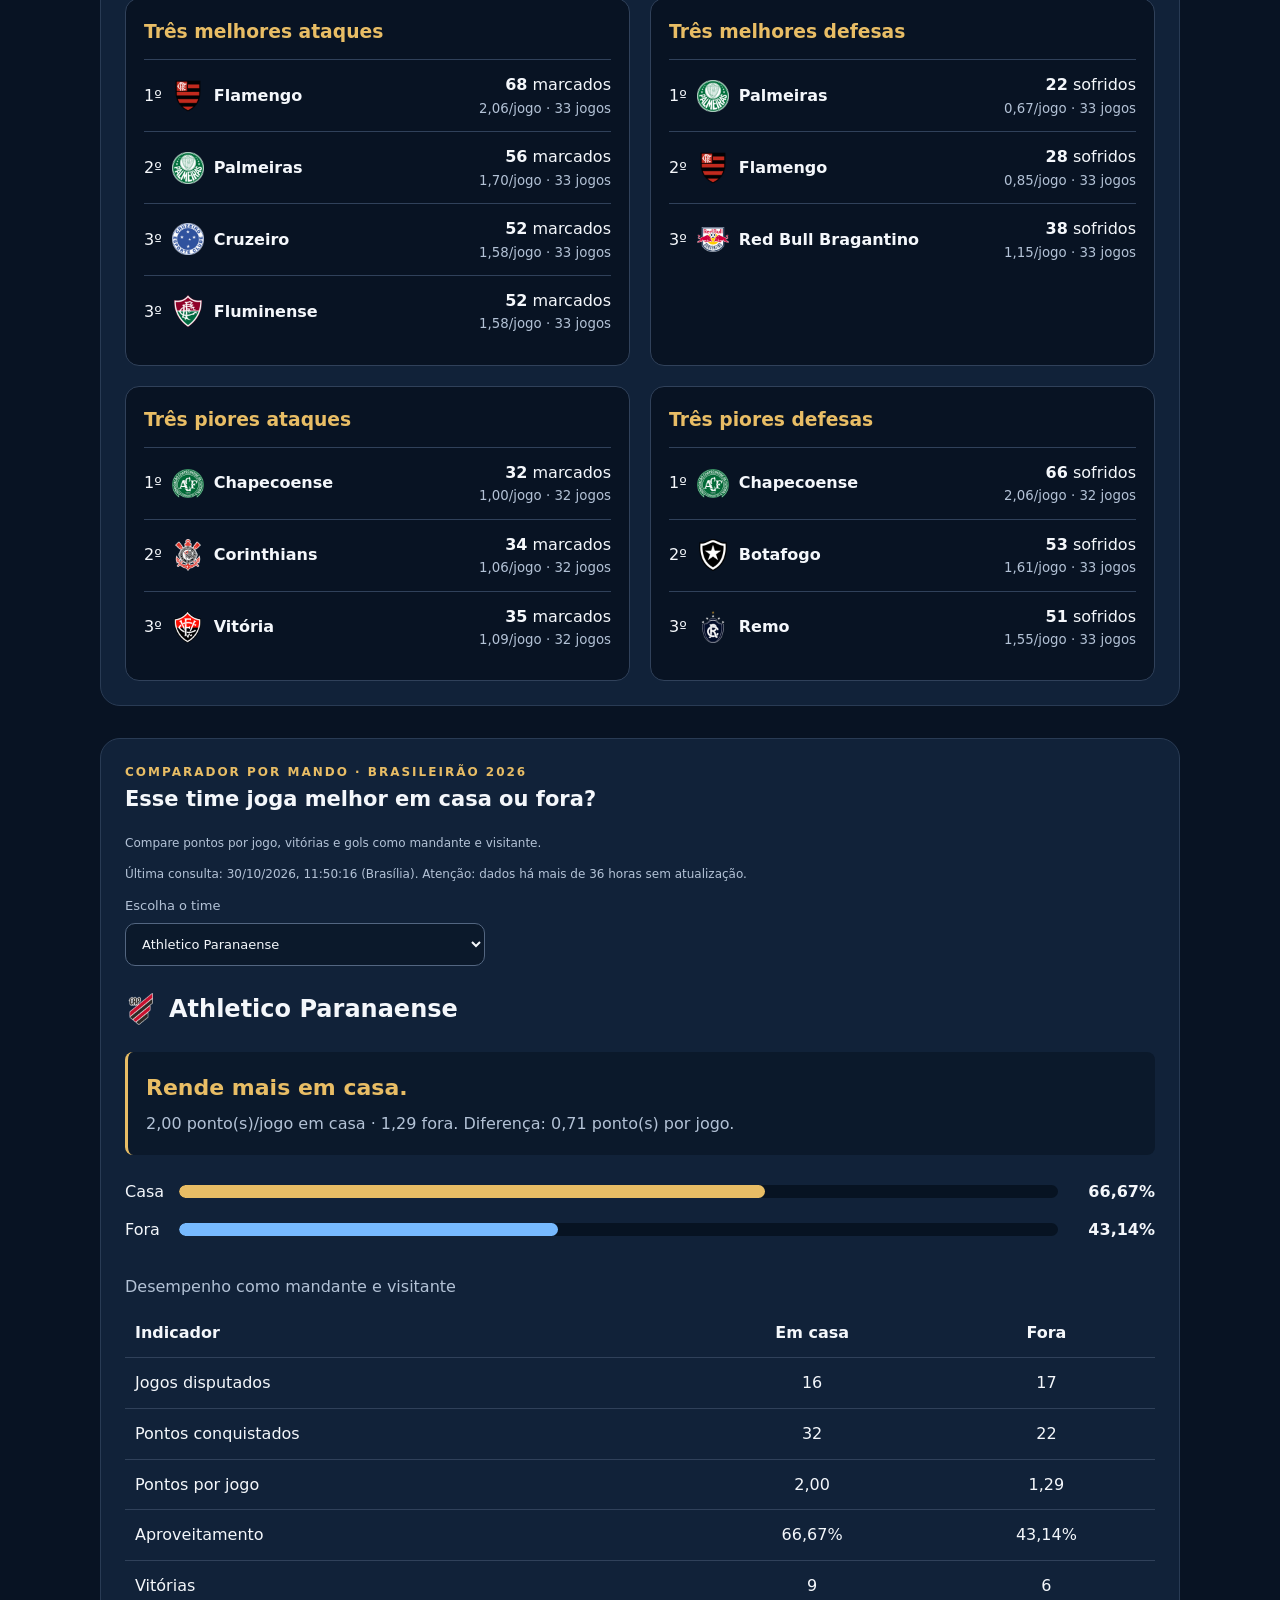
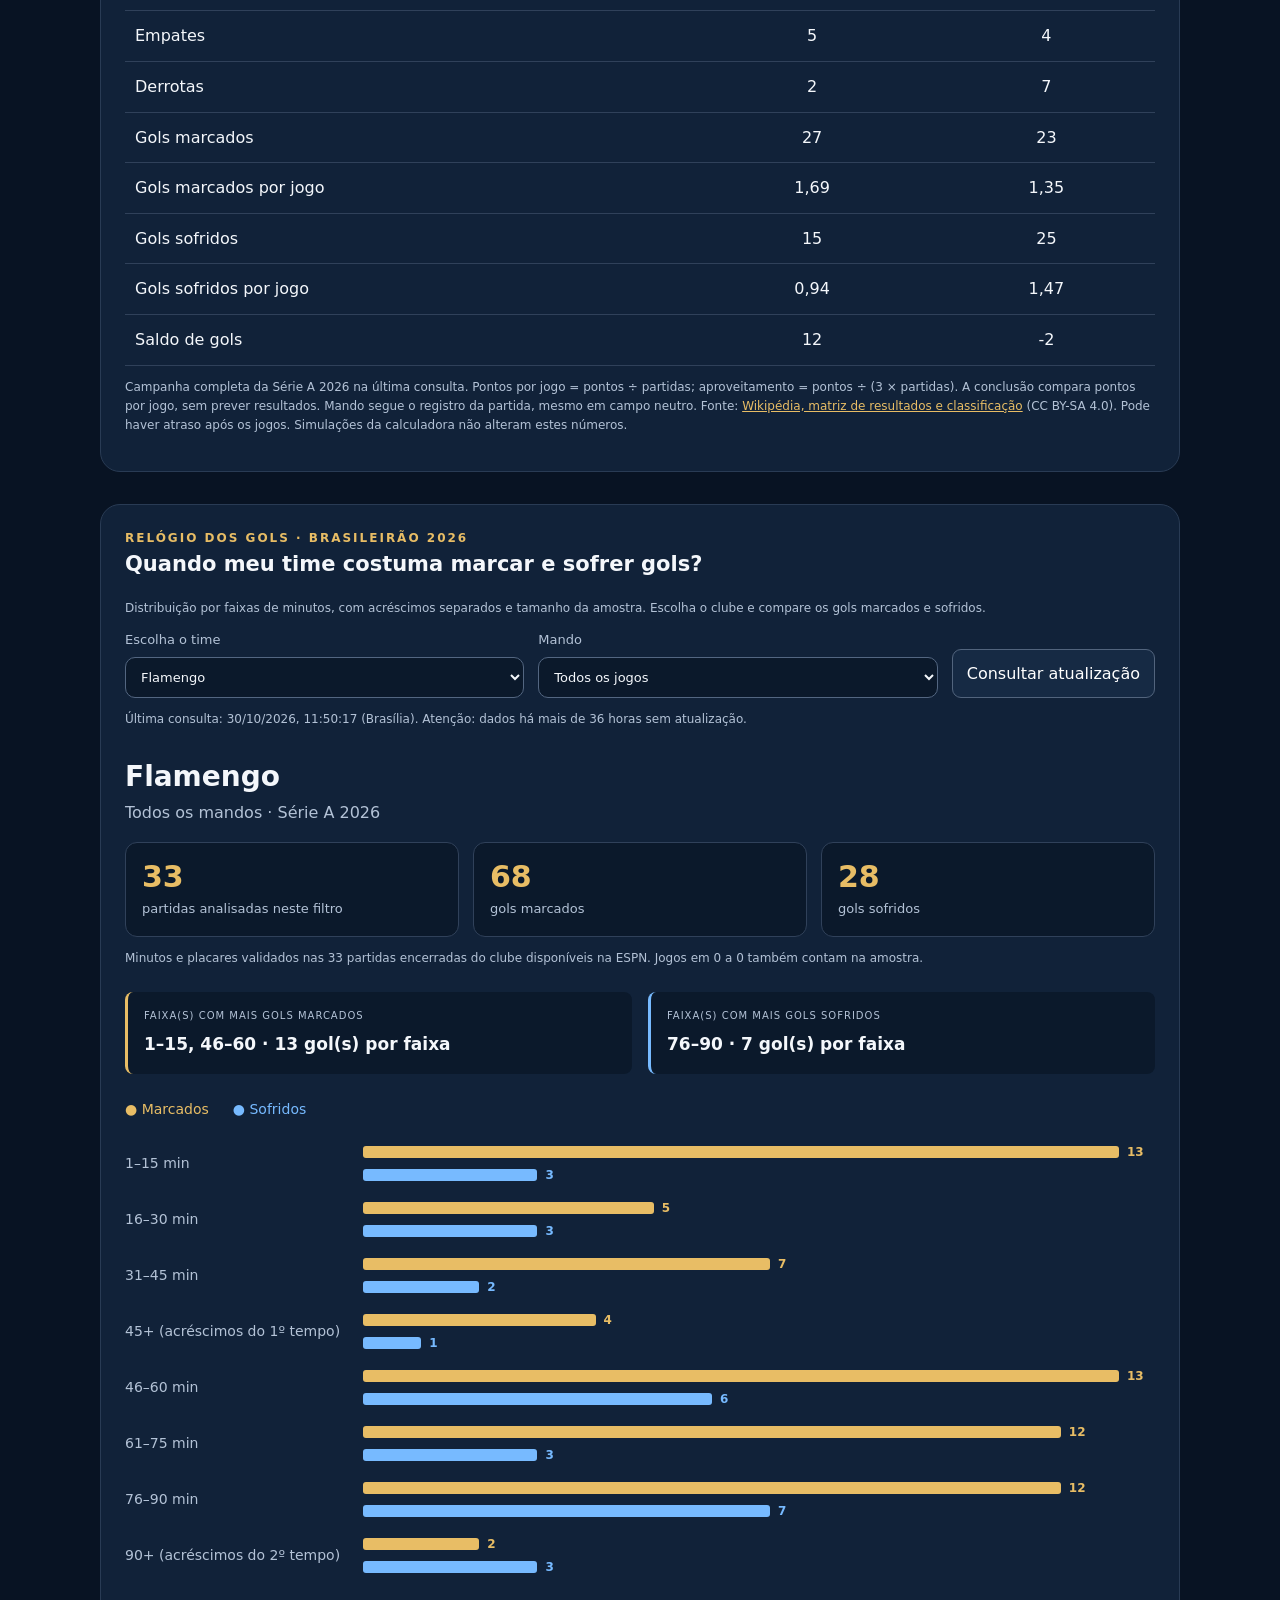
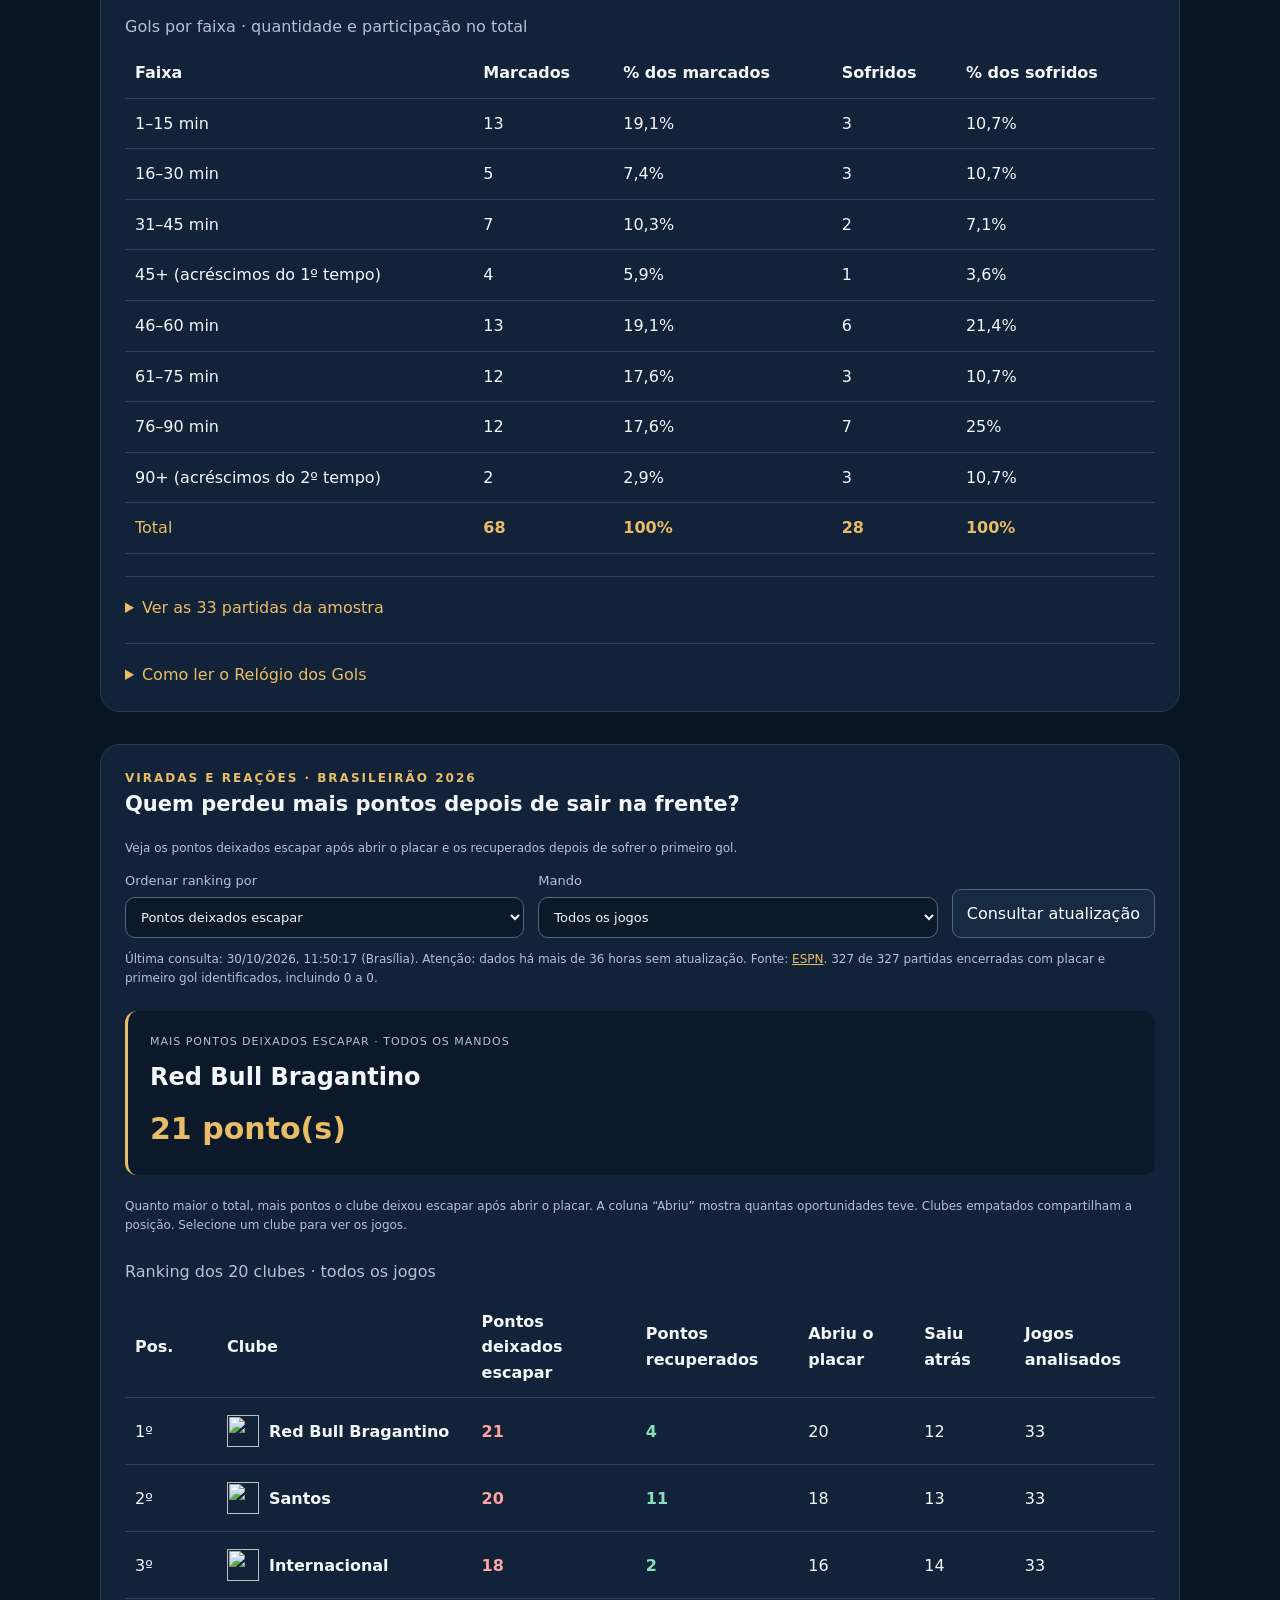
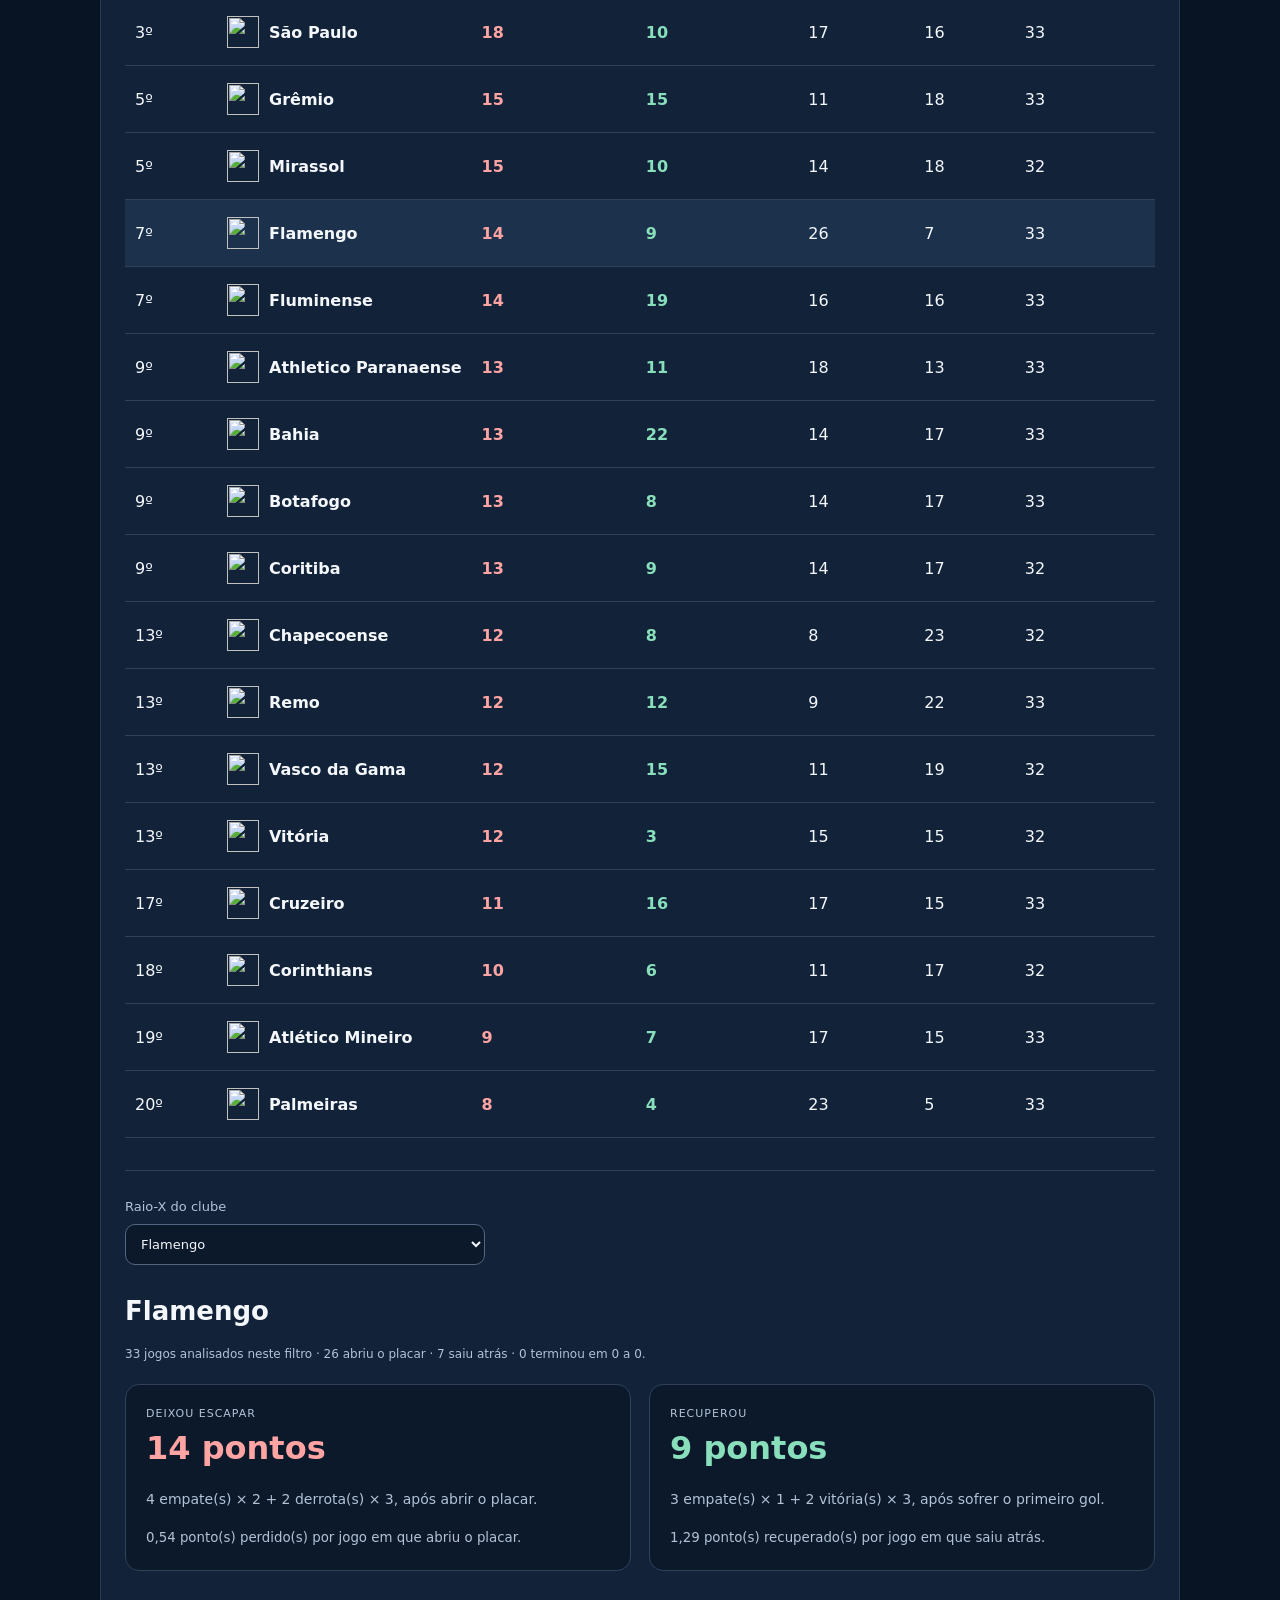
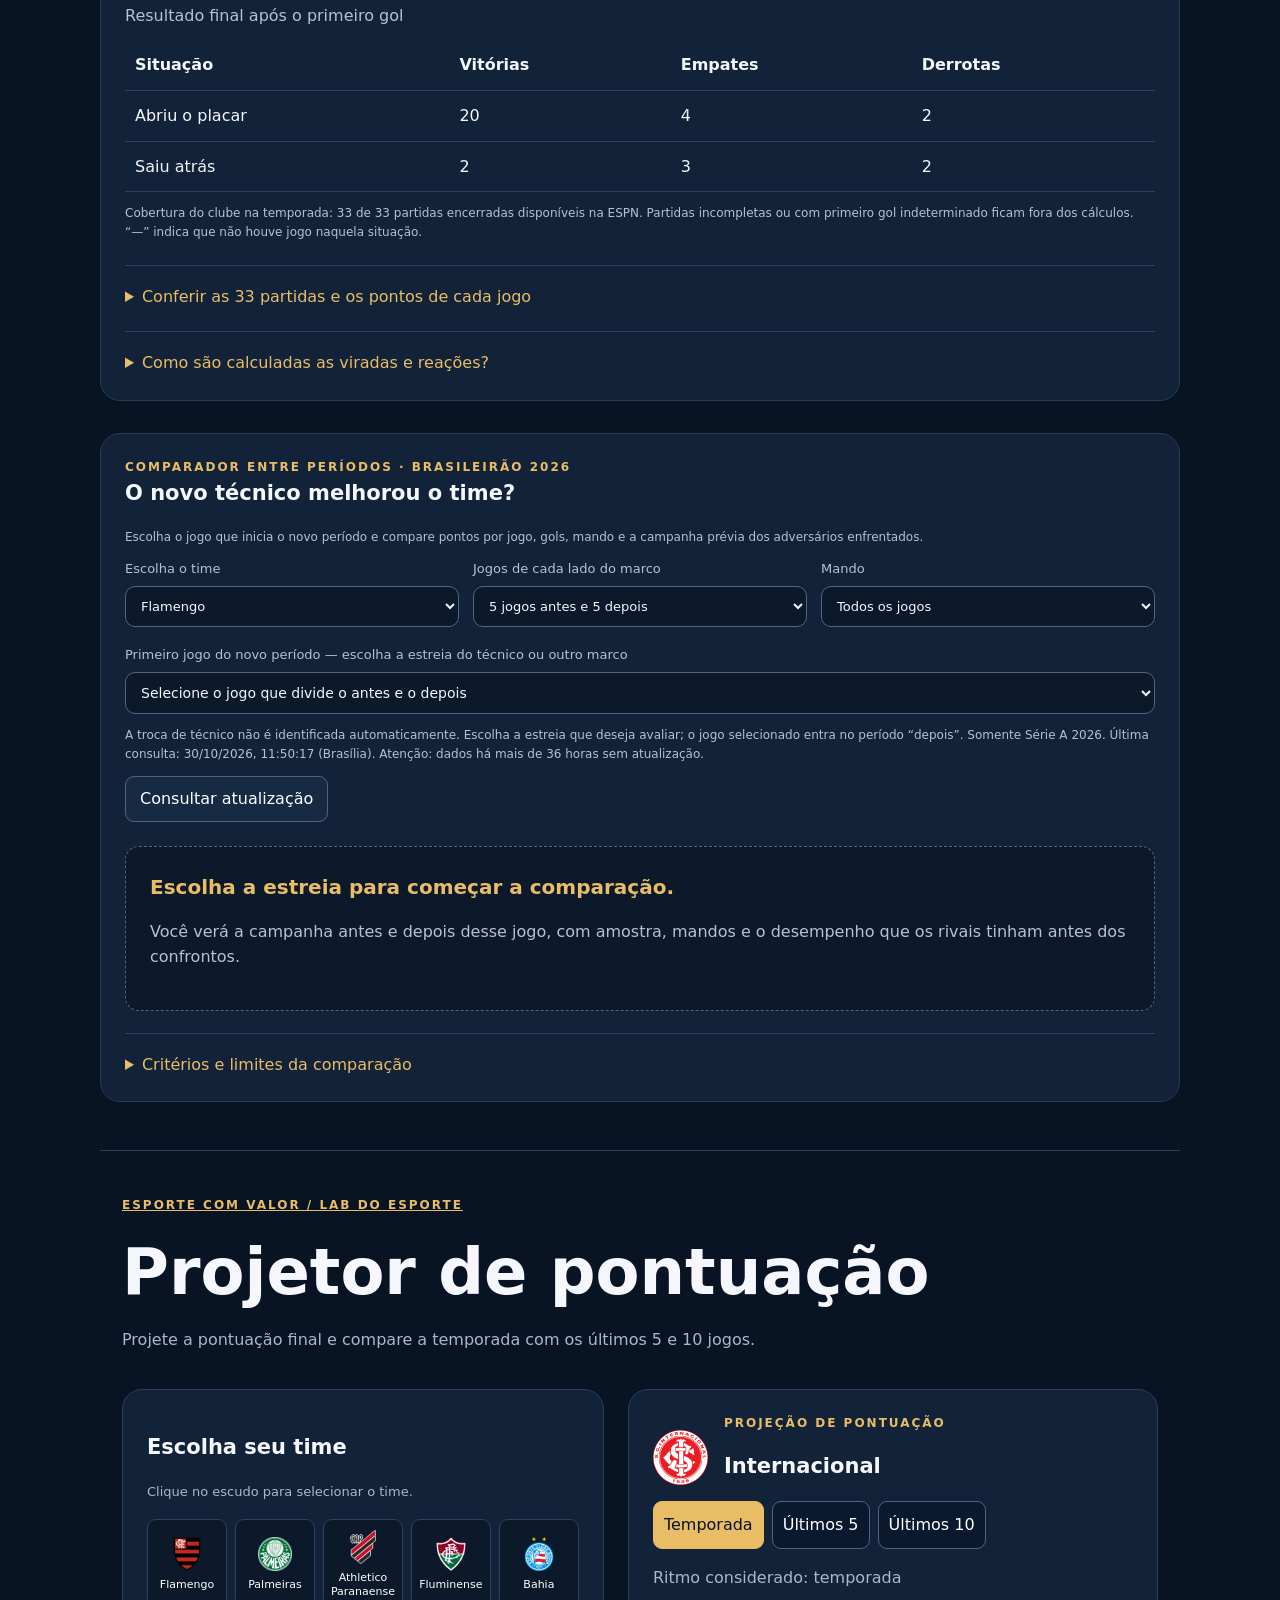
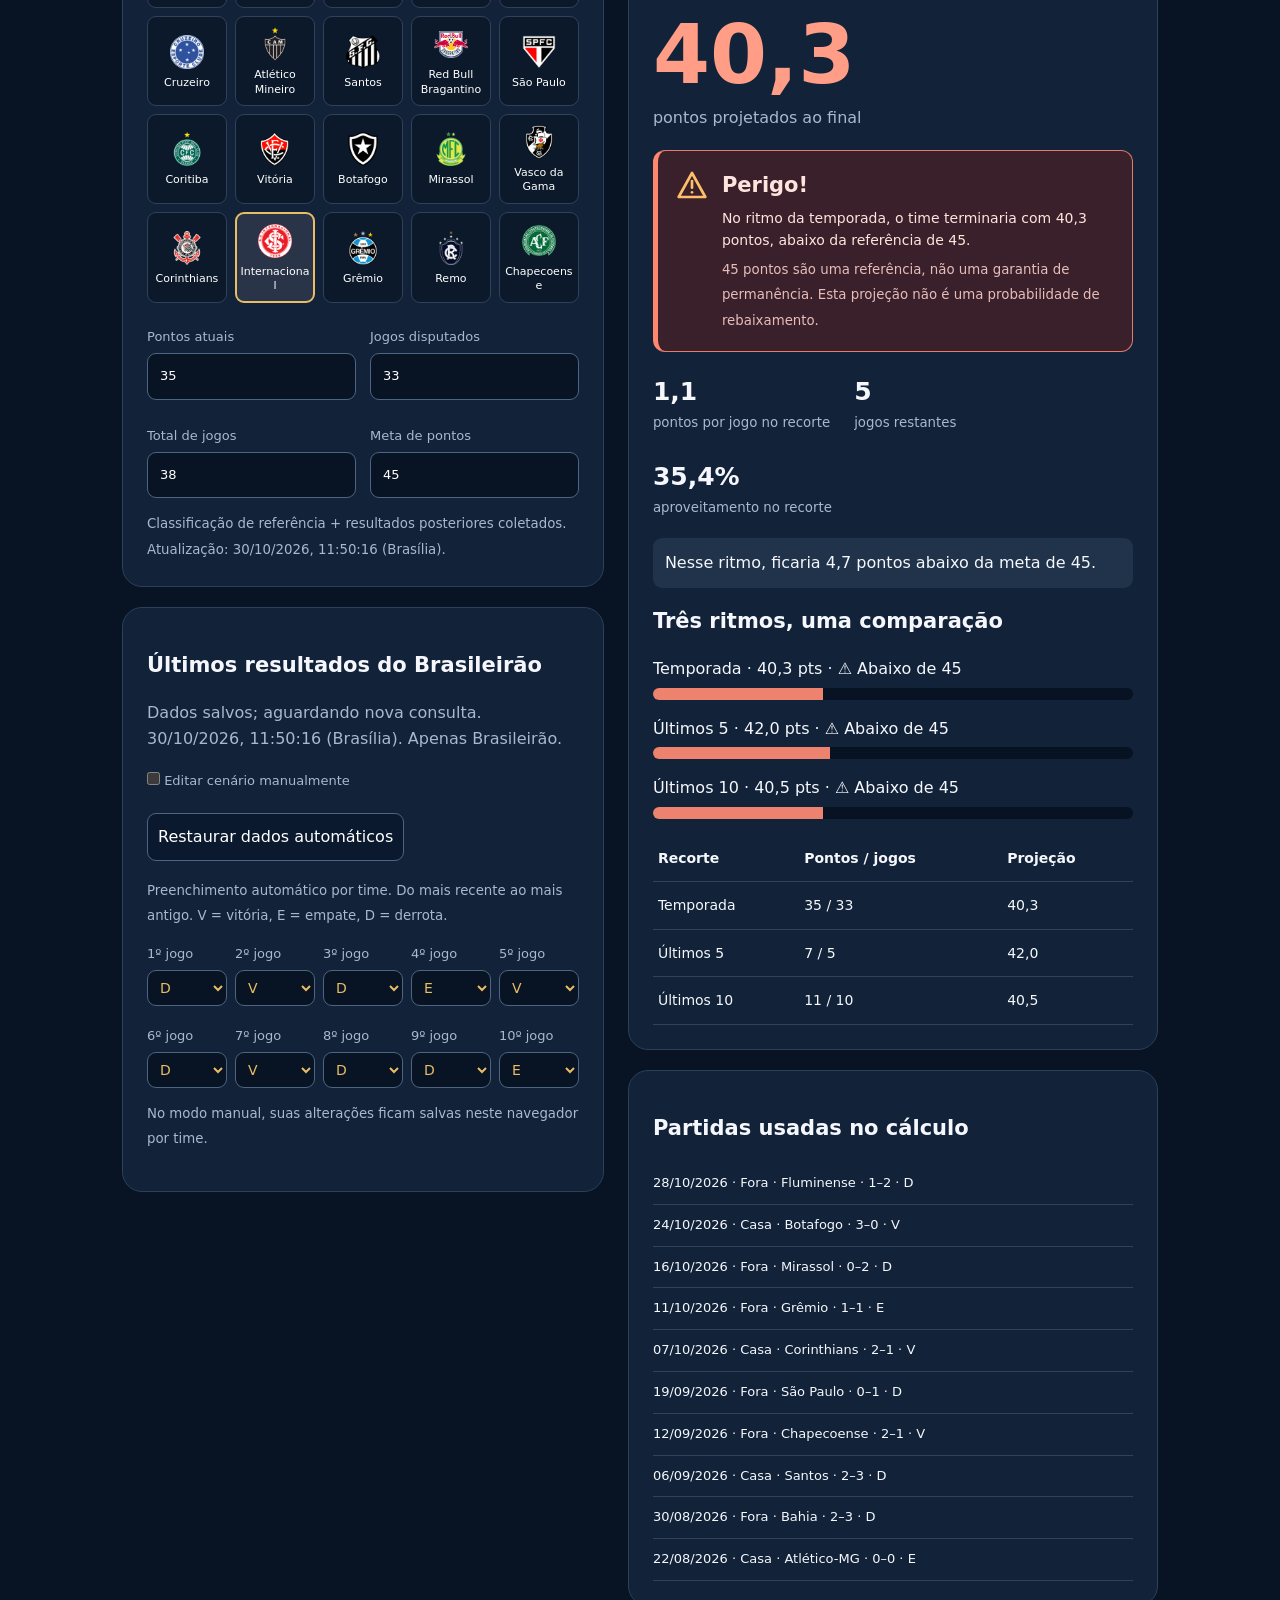
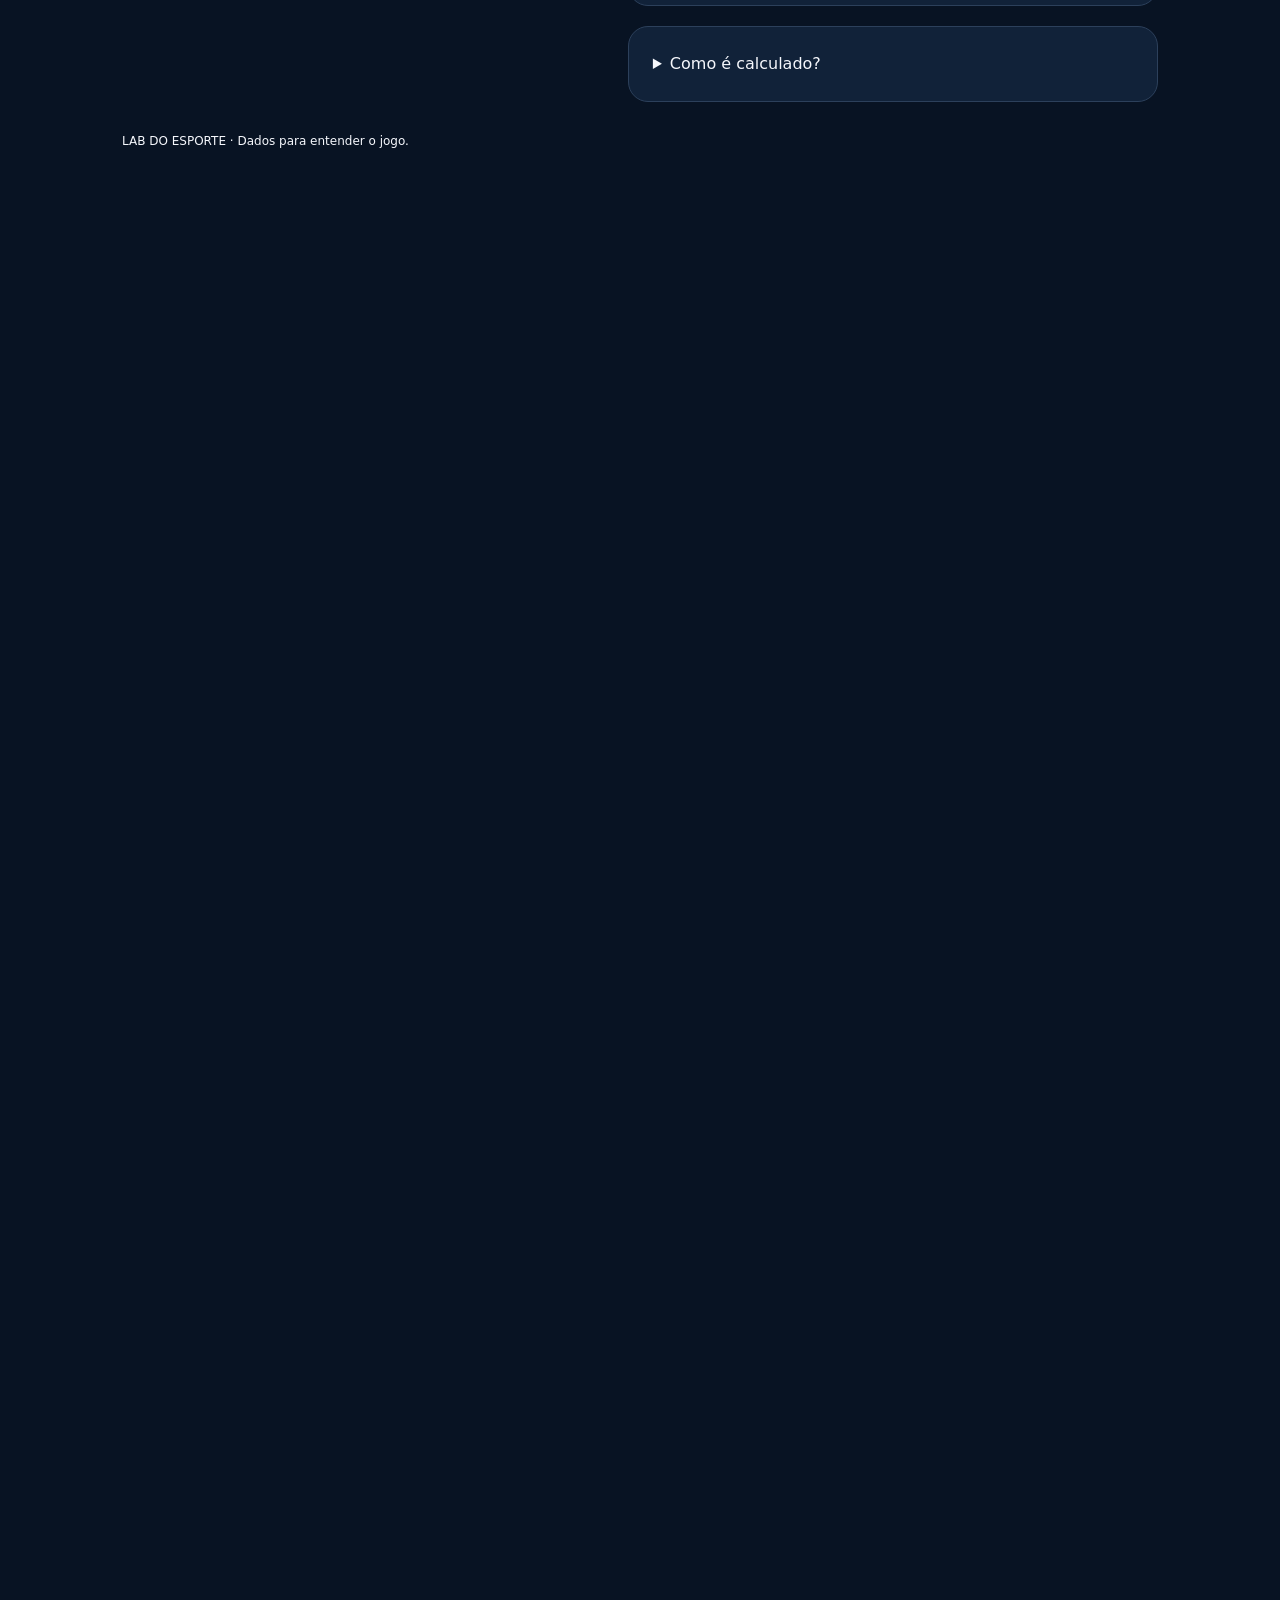
